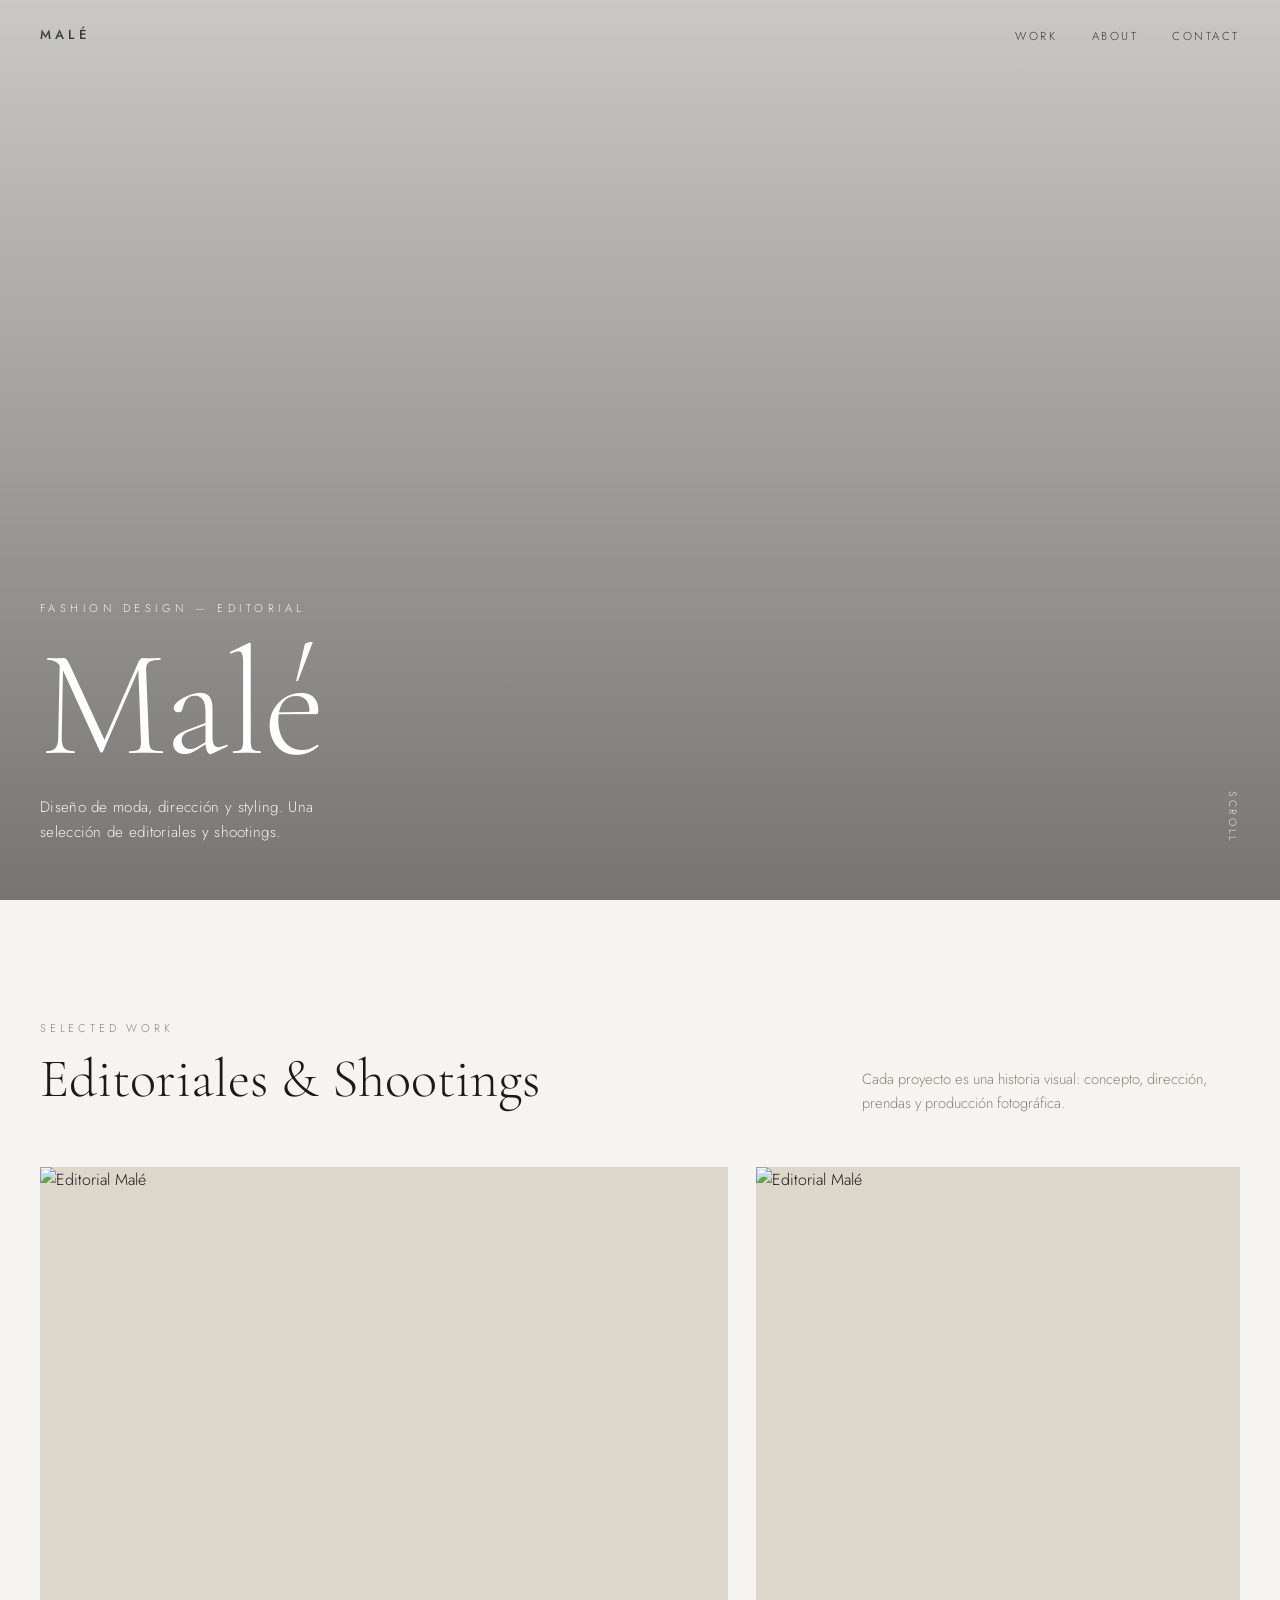
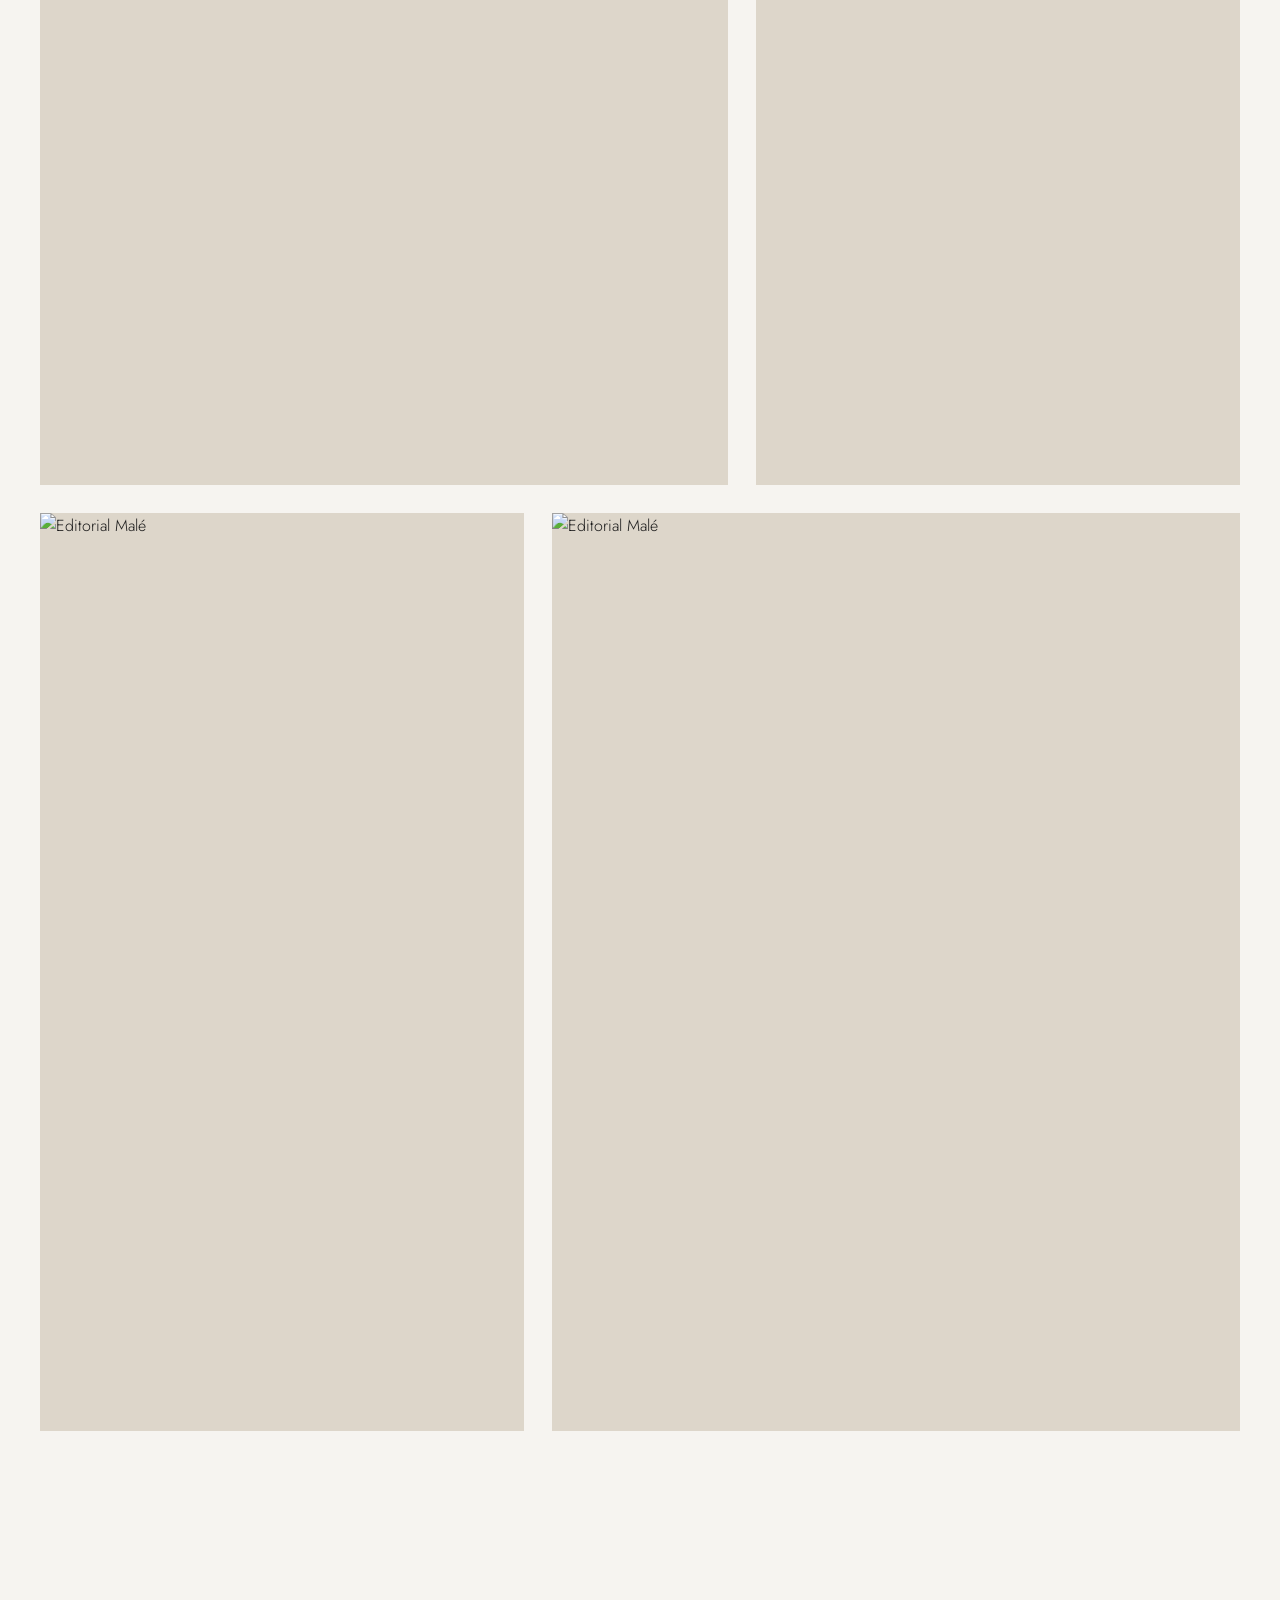
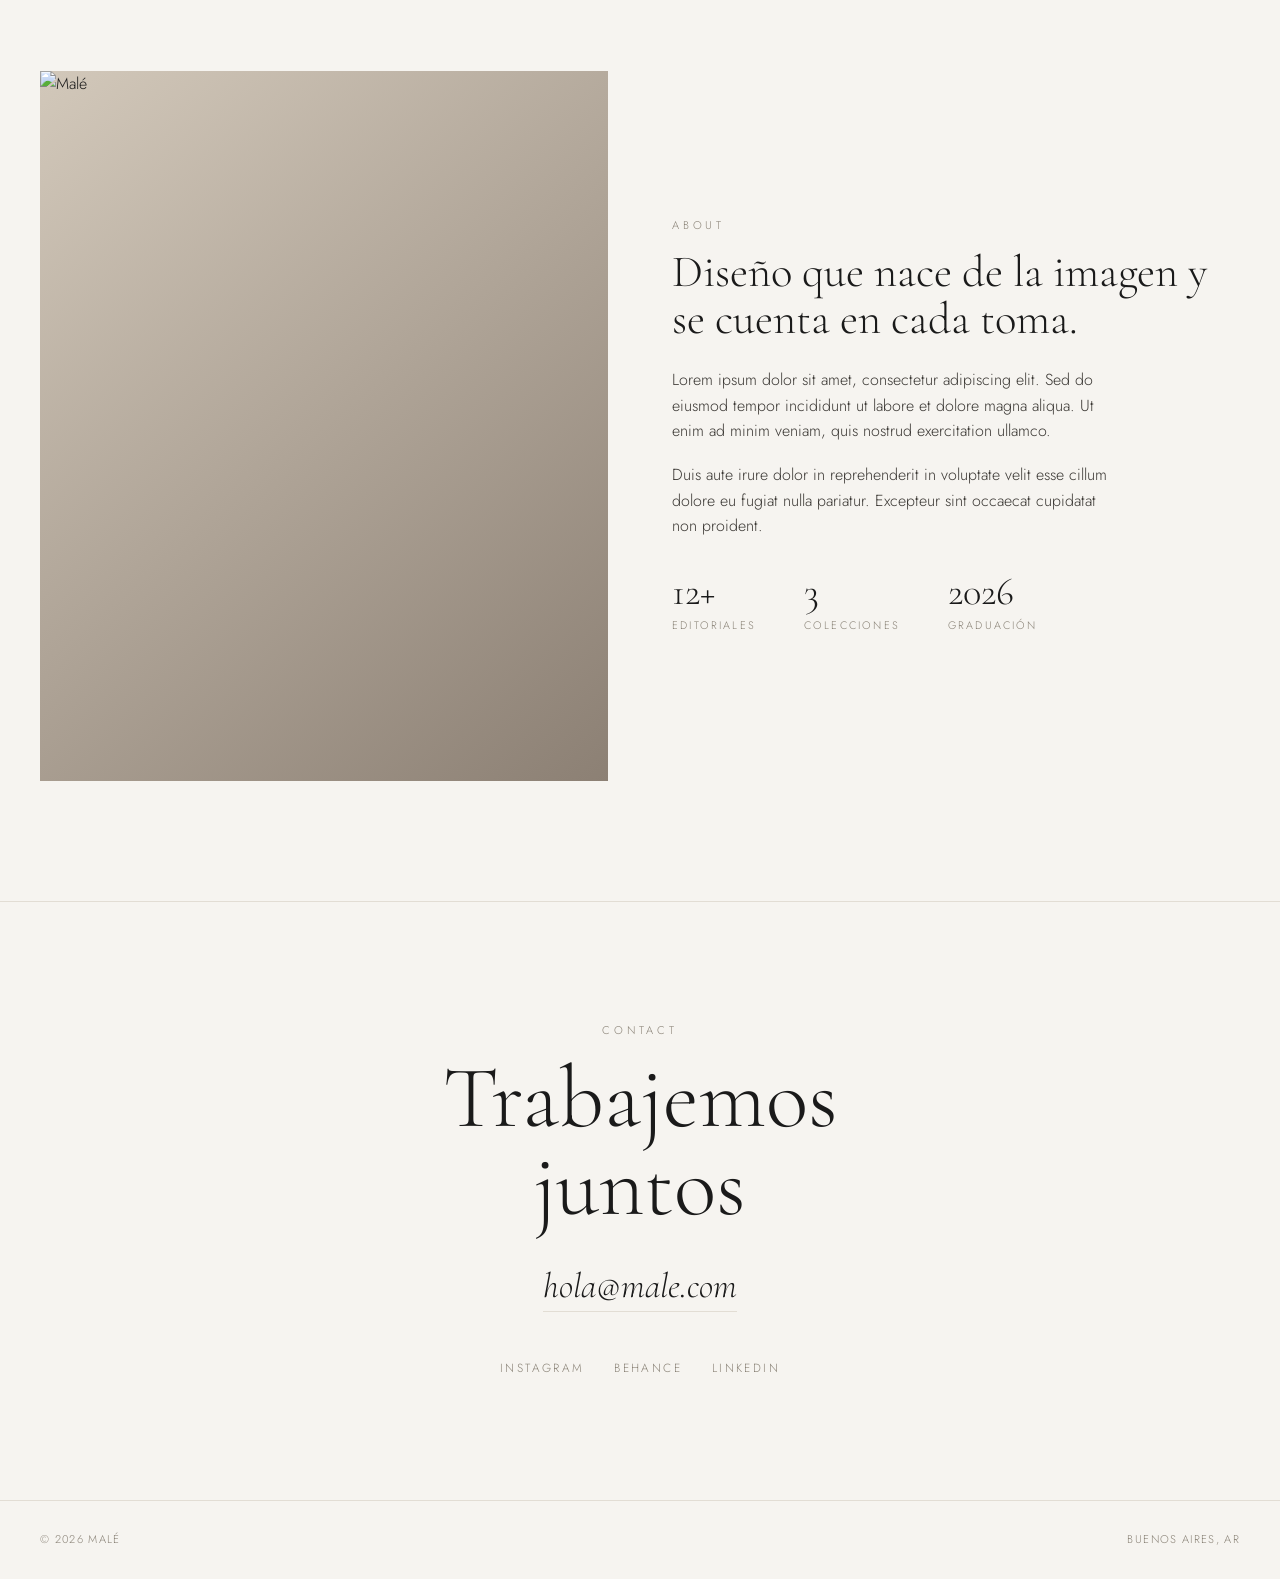
==== index.html @ 1a38d45d "Add files via upload" ====
<!DOCTYPE html>
<html lang="es">
<head>
<meta charset="UTF-8">
<meta name="viewport" content="width=device-width, initial-scale=1.0">
<title>MALÉ — Fashion Design Portfolio</title>
<link rel="preconnect" href="https://fonts.googleapis.com">
<link rel="preconnect" href="https://fonts.gstatic.com" crossorigin>
<link href="https://fonts.googleapis.com/css2?family=Cormorant+Garamond:ital,wght@0,300;0,400;0,500;1,300;1,400&family=Jost:wght@300;400;500&display=swap" rel="stylesheet">
<style>
  :root{
    --bg:#f6f4f0;
    --ink:#1a1a1a;
    --muted:#8a8377;
    --line:#e2ddd4;
    --accent:#1a1a1a;
    --serif:'Cormorant Garamond', Georgia, serif;
    --sans:'Jost', 'Helvetica Neue', Arial, sans-serif;
  }
  *{margin:0;padding:0;box-sizing:border-box}
  html{scroll-behavior:smooth}
  body{
    background:var(--bg);
    color:var(--ink);
    font-family:var(--sans);
    font-weight:300;
    line-height:1.6;
    -webkit-font-smoothing:antialiased;
  }
  img{display:block;width:100%;height:100%;object-fit:cover}

  /* NAV */
  nav{
    position:fixed;top:0;left:0;right:0;z-index:100;
    display:flex;justify-content:space-between;align-items:center;
    padding:22px 40px;
    mix-blend-mode:difference;color:#fff;
  }
  nav .brand{font-family:var(--sans);font-weight:500;letter-spacing:.32em;font-size:.82rem;text-transform:uppercase}
  nav ul{display:flex;gap:34px;list-style:none}
  nav a{color:inherit;text-decoration:none;font-size:.72rem;letter-spacing:.22em;text-transform:uppercase}
  nav a:hover{opacity:.55}
  .menu-toggle{display:none;background:none;border:none;color:inherit;font-size:.72rem;letter-spacing:.22em;text-transform:uppercase;cursor:pointer}

  /* HERO */
  header.hero{
    height:100vh;min-height:620px;
    display:flex;flex-direction:column;justify-content:flex-end;
    padding:0 40px 56px;
    position:relative;overflow:hidden;
    background:
      linear-gradient(180deg, rgba(0,0,0,.18), rgba(0,0,0,.52)),
      url('https://assets.zyrosite.com/cdn-cgi/image/format=auto,w=1600/CAnROHMRvtPORLUH/_nph0634-editar-vyvzIJ40KyPU3JwL.png') center 18%/cover no-repeat;
  }
  header.hero .kicker{color:#fff;letter-spacing:.4em;text-transform:uppercase;font-size:.7rem;margin-bottom:18px;opacity:.9}
  header.hero h1{
    font-family:var(--serif);font-weight:300;color:#fff;
    font-size:clamp(3.4rem,12vw,9.5rem);line-height:.92;letter-spacing:-.01em;
  }
  header.hero h1 em{font-style:italic;font-weight:300}
  header.hero .sub{color:#fff;opacity:.92;margin-top:20px;max-width:34ch;font-size:.95rem;letter-spacing:.02em}
  .scroll-hint{position:absolute;right:40px;bottom:56px;color:#fff;font-size:.66rem;letter-spacing:.25em;text-transform:uppercase;writing-mode:vertical-rl;opacity:.8}

  /* SECTIONS */
  section{padding:120px 40px}
  .eyebrow{font-size:.7rem;letter-spacing:.34em;text-transform:uppercase;color:var(--muted);margin-bottom:14px}
  .section-title{font-family:var(--serif);font-weight:300;font-size:clamp(2rem,5vw,3.4rem);line-height:1.02;margin-bottom:8px}

  /* WORK GRID */
  .work-head{display:flex;justify-content:space-between;align-items:flex-end;margin-bottom:52px;flex-wrap:wrap;gap:16px}
  .work-head p{max-width:42ch;color:var(--muted);font-size:.92rem}
  .grid{display:grid;grid-template-columns:repeat(12,1fr);gap:28px}
  .project{position:relative;overflow:hidden;cursor:pointer;background:#ddd6ca}
  .project .ph{aspect-ratio:3/4;transition:transform .9s cubic-bezier(.2,.8,.2,1)}
  .project.wide .ph{aspect-ratio:3/4}
  .project:hover .ph{transform:scale(1.04)}
  .project .meta{position:absolute;left:0;right:0;bottom:0;padding:22px;color:#fff;
    background:linear-gradient(0deg,rgba(0,0,0,.55),transparent);
    opacity:0;transform:translateY(8px);transition:.5s}
  .project:hover .meta{opacity:1;transform:translateY(0)}
  .project .meta .t{font-family:var(--serif);font-size:1.5rem;line-height:1}
  .project .meta .s{font-size:.7rem;letter-spacing:.2em;text-transform:uppercase;opacity:.85;margin-top:6px}
  .c-7{grid-column:span 7}.c-5{grid-column:span 5}.c-6{grid-column:span 6}.c-4{grid-column:span 4}.c-8{grid-column:span 8}
  /* placeholder palettes */
  .p1{background:linear-gradient(140deg,#d9cfc0,#9c8f7e)}
  .p2{background:linear-gradient(140deg,#c9b6a8,#8a6f63)}
  .p3{background:linear-gradient(140deg,#cdd0cb,#7f8a82)}
  .p4{background:linear-gradient(140deg,#e0d4c5,#b09a82)}
  .p5{background:linear-gradient(140deg,#bfc2c9,#74798a)}

  /* ABOUT */
  .about{display:grid;grid-template-columns:1fr 1fr;gap:64px;align-items:center}
  .about .portrait{aspect-ratio:4/5;background:linear-gradient(140deg,#d2c8ba,#8c8074)}
  .about h2{font-family:var(--serif);font-weight:300;font-size:clamp(1.8rem,4vw,2.8rem);line-height:1.05;margin-bottom:24px}
  .about p{color:#3a3733;margin-bottom:18px;font-size:1rem;max-width:50ch}
  .about .facts{display:flex;gap:48px;margin-top:34px;flex-wrap:wrap}
  .about .facts .n{font-family:var(--serif);font-size:2.4rem;line-height:1}
  .about .facts .l{font-size:.68rem;letter-spacing:.2em;text-transform:uppercase;color:var(--muted);margin-top:6px}

  /* CONTACT */
  .contact{text-align:center;border-top:1px solid var(--line)}
  .contact h2{font-family:var(--serif);font-weight:300;font-size:clamp(2.4rem,8vw,5.5rem);line-height:1;margin:10px 0 28px}
  .contact a.mail{font-family:var(--serif);font-style:italic;font-size:clamp(1.4rem,4vw,2.2rem);color:var(--ink);text-decoration:none;border-bottom:1px solid var(--line);padding-bottom:4px}
  .contact a.mail:hover{border-color:var(--ink)}
  .socials{display:flex;gap:30px;justify-content:center;margin-top:40px;list-style:none}
  .socials a{color:var(--muted);text-decoration:none;font-size:.74rem;letter-spacing:.2em;text-transform:uppercase}
  .socials a:hover{color:var(--ink)}

  footer{padding:30px 40px;display:flex;justify-content:space-between;border-top:1px solid var(--line);color:var(--muted);font-size:.7rem;letter-spacing:.12em;text-transform:uppercase;flex-wrap:wrap;gap:10px}

  @media(max-width:820px){
    nav{padding:18px 22px}
    nav ul{display:none}
    .menu-toggle{display:block}
    section{padding:80px 22px}
    header.hero{padding:0 22px 40px}
    .scroll-hint{display:none}
    .grid{gap:16px}
    .c-7,.c-5,.c-6,.c-4,.c-8,.project{grid-column:span 12}
    .about{grid-template-columns:1fr;gap:36px}
  }
</style>
</head>
<body>

<nav>
  <div class="brand">Malé</div>
  <ul>
    <li><a href="#work">Work</a></li>
    <li><a href="#about">About</a></li>
    <li><a href="#contact">Contact</a></li>
  </ul>
  <button class="menu-toggle">Menu</button>
</nav>

<header class="hero">
  <div class="kicker">Fashion Design — Editorial</div>
  <h1>Malé</h1>
  <p class="sub">Diseño de moda, dirección y styling. Una selección de editoriales y shootings.</p>
  <div class="scroll-hint">Scroll</div>
</header>

<section id="work">
  <div class="work-head">
    <div>
      <div class="eyebrow">Selected Work</div>
      <h2 class="section-title">Editoriales & Shootings</h2>
    </div>
    <p>Cada proyecto es una historia visual: concepto, dirección, prendas y producción fotográfica.</p>
  </div>

  <div class="grid">
    <article class="project c-7">
      <div class="ph"><img src="https://assets.zyrosite.com/cdn-cgi/image/format=auto,w=1000/CAnROHMRvtPORLUH/_nph0441-editar-7QaZYag9UFJk3JA3.png" alt="Editorial Malé"></div>
      <div class="meta"><div class="t">Lorem Ipsum</div><div class="s">Editorial · 2026</div></div>
    </article>
    <article class="project c-5">
      <div class="ph"><img src="https://assets.zyrosite.com/cdn-cgi/image/format=auto,w=1000/CAnROHMRvtPORLUH/_nph0518-editar-0pry75ZN5R7BrYhw.png" alt="Editorial Malé"></div>
      <div class="meta"><div class="t">Dolor Sit</div><div class="s">Editorial · 2025</div></div>
    </article>
    <article class="project c-5">
      <div class="ph"><img src="https://assets.zyrosite.com/cdn-cgi/image/format=auto,w=1000/CAnROHMRvtPORLUH/_nph0645-editar-Ei9vYWV0AlJeTAKo.png" alt="Editorial Malé"></div>
      <div class="meta"><div class="t">Amet</div><div class="s">Editorial · 2025</div></div>
    </article>
    <article class="project c-7">
      <div class="ph"><img src="https://assets.zyrosite.com/cdn-cgi/image/format=auto,w=1000/CAnROHMRvtPORLUH/_nph0634-editar-vyvzIJ40KyPU3JwL.png" alt="Editorial Malé"></div>
      <div class="meta"><div class="t">Consectetur</div><div class="s">Editorial · 2025</div></div>
    </article>
  </div>
</section>

<section id="about" class="about-wrap">
  <div class="about">
    <div class="portrait"><img src="https://assets.zyrosite.com/cdn-cgi/image/format=auto,w=1000/CAnROHMRvtPORLUH/_nph0441-editar-7QaZYag9UFJk3JA3.png" alt="Malé"></div>
    <div>
      <div class="eyebrow">About</div>
      <h2>Diseño que nace de la imagen y se cuenta en cada toma.</h2>
      <p>Lorem ipsum dolor sit amet, consectetur adipiscing elit. Sed do eiusmod tempor incididunt ut labore et dolore magna aliqua. Ut enim ad minim veniam, quis nostrud exercitation ullamco.</p>
      <p>Duis aute irure dolor in reprehenderit in voluptate velit esse cillum dolore eu fugiat nulla pariatur. Excepteur sint occaecat cupidatat non proident.</p>
      <div class="facts">
        <div><div class="n">12+</div><div class="l">Editoriales</div></div>
        <div><div class="n">3</div><div class="l">Colecciones</div></div>
        <div><div class="n">2026</div><div class="l">Graduación</div></div>
      </div>
    </div>
  </div>
</section>

<section id="contact" class="contact">
  <div class="eyebrow">Contact</div>
  <h2>Trabajemos<br>juntos</h2>
  <a class="mail" href="mailto:hola@male.com">hola@male.com</a>
  <ul class="socials">
    <li><a href="#">Instagram</a></li>
    <li><a href="#">Behance</a></li>
    <li><a href="#">LinkedIn</a></li>
  </ul>
</section>

<footer>
  <span>© 2026 Malé</span>
  <span>Buenos Aires, AR</span>
</footer>

<script>
  // smooth-close mobile note + simple menu toggle (in-memory only)
  document.querySelector('.menu-toggle').addEventListener('click',function(){
    var ul=document.querySelector('nav ul');
    var open=ul.style.display==='flex';
    if(open){ul.style.display='';}
    else{
      ul.style.position='absolute';ul.style.top='60px';ul.style.right='22px';
      ul.style.flexDirection='column';ul.style.gap='16px';ul.style.display='flex';
    }
  });
  // subtle reveal on scroll
  var io=new IntersectionObserver(function(es){
    es.forEach(function(e){if(e.isIntersecting){e.target.style.opacity=1;e.target.style.transform='none';}});
  },{threshold:.12});
  document.querySelectorAll('.project').forEach(function(el){
    el.style.opacity=0;el.style.transform='translateY(24px)';
    el.style.transition='opacity .9s ease, transform .9s ease';io.observe(el);
  });
</script>
</body>
</html>
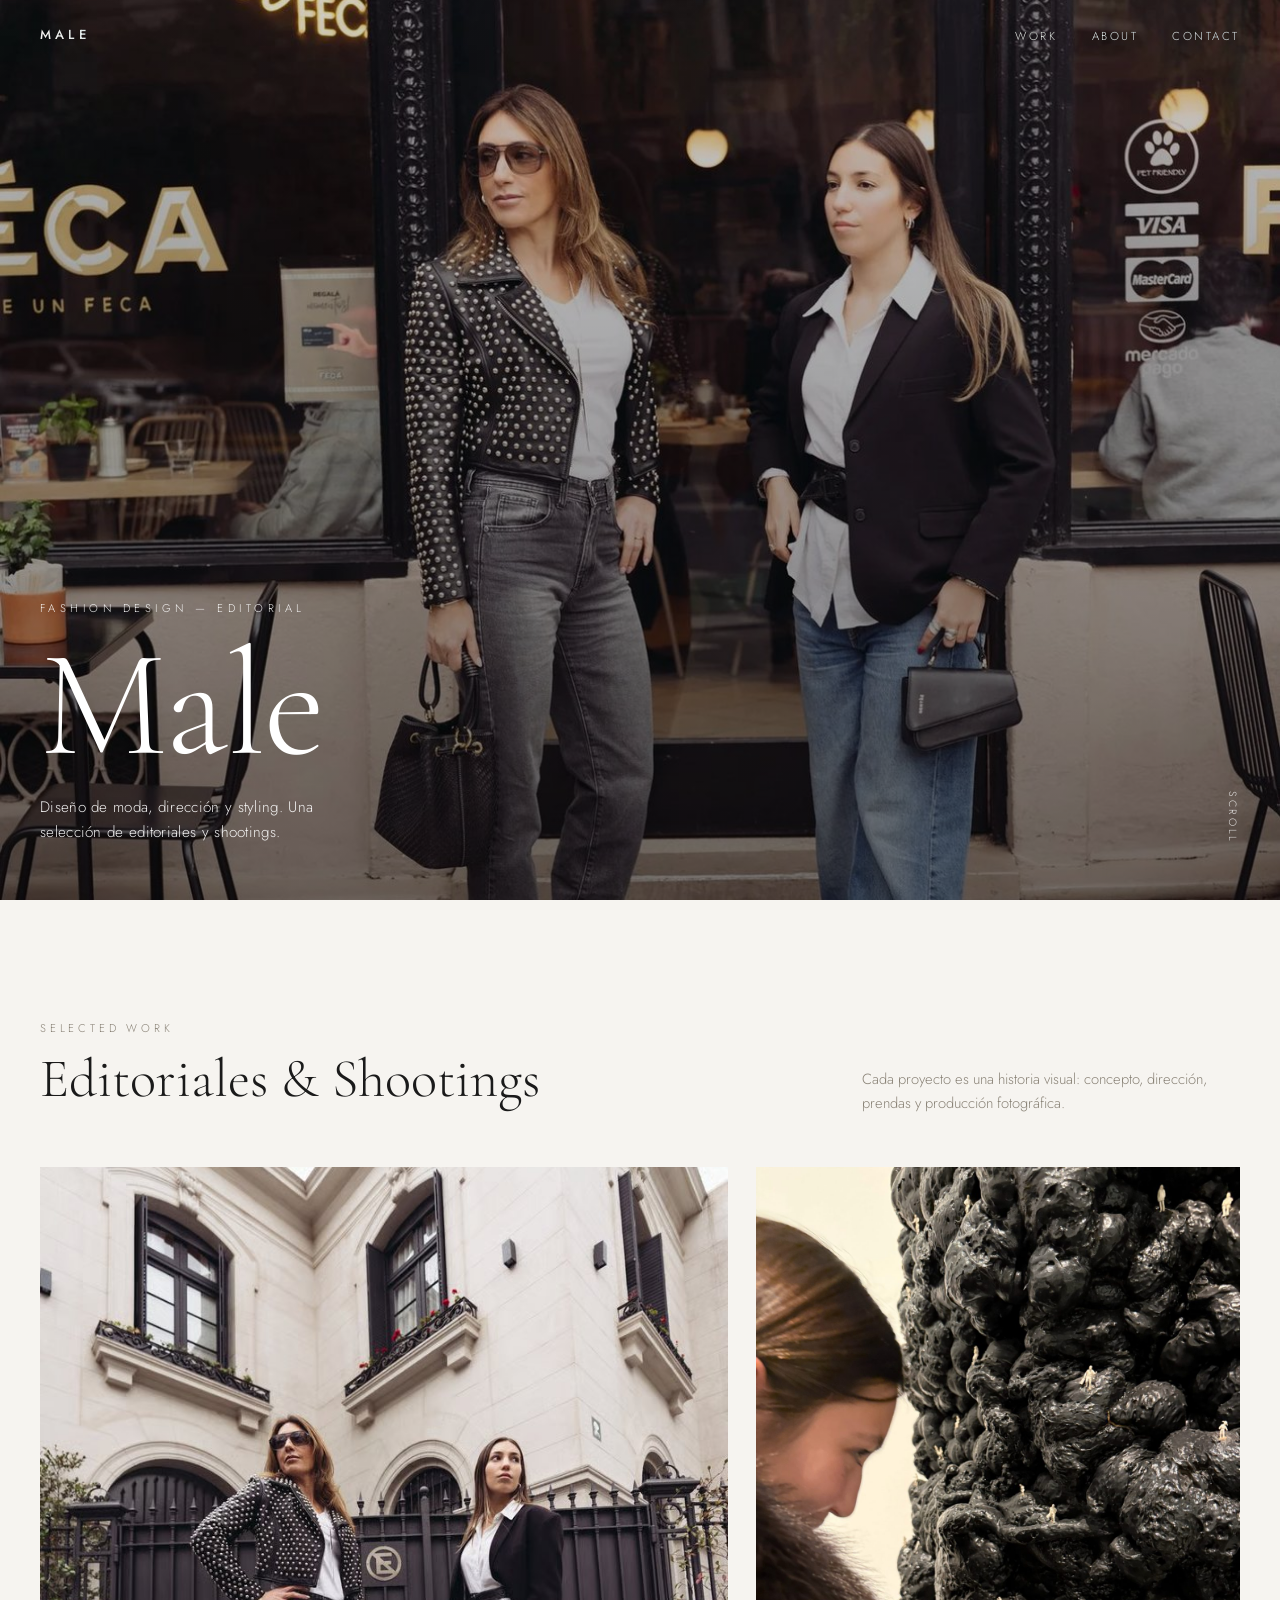
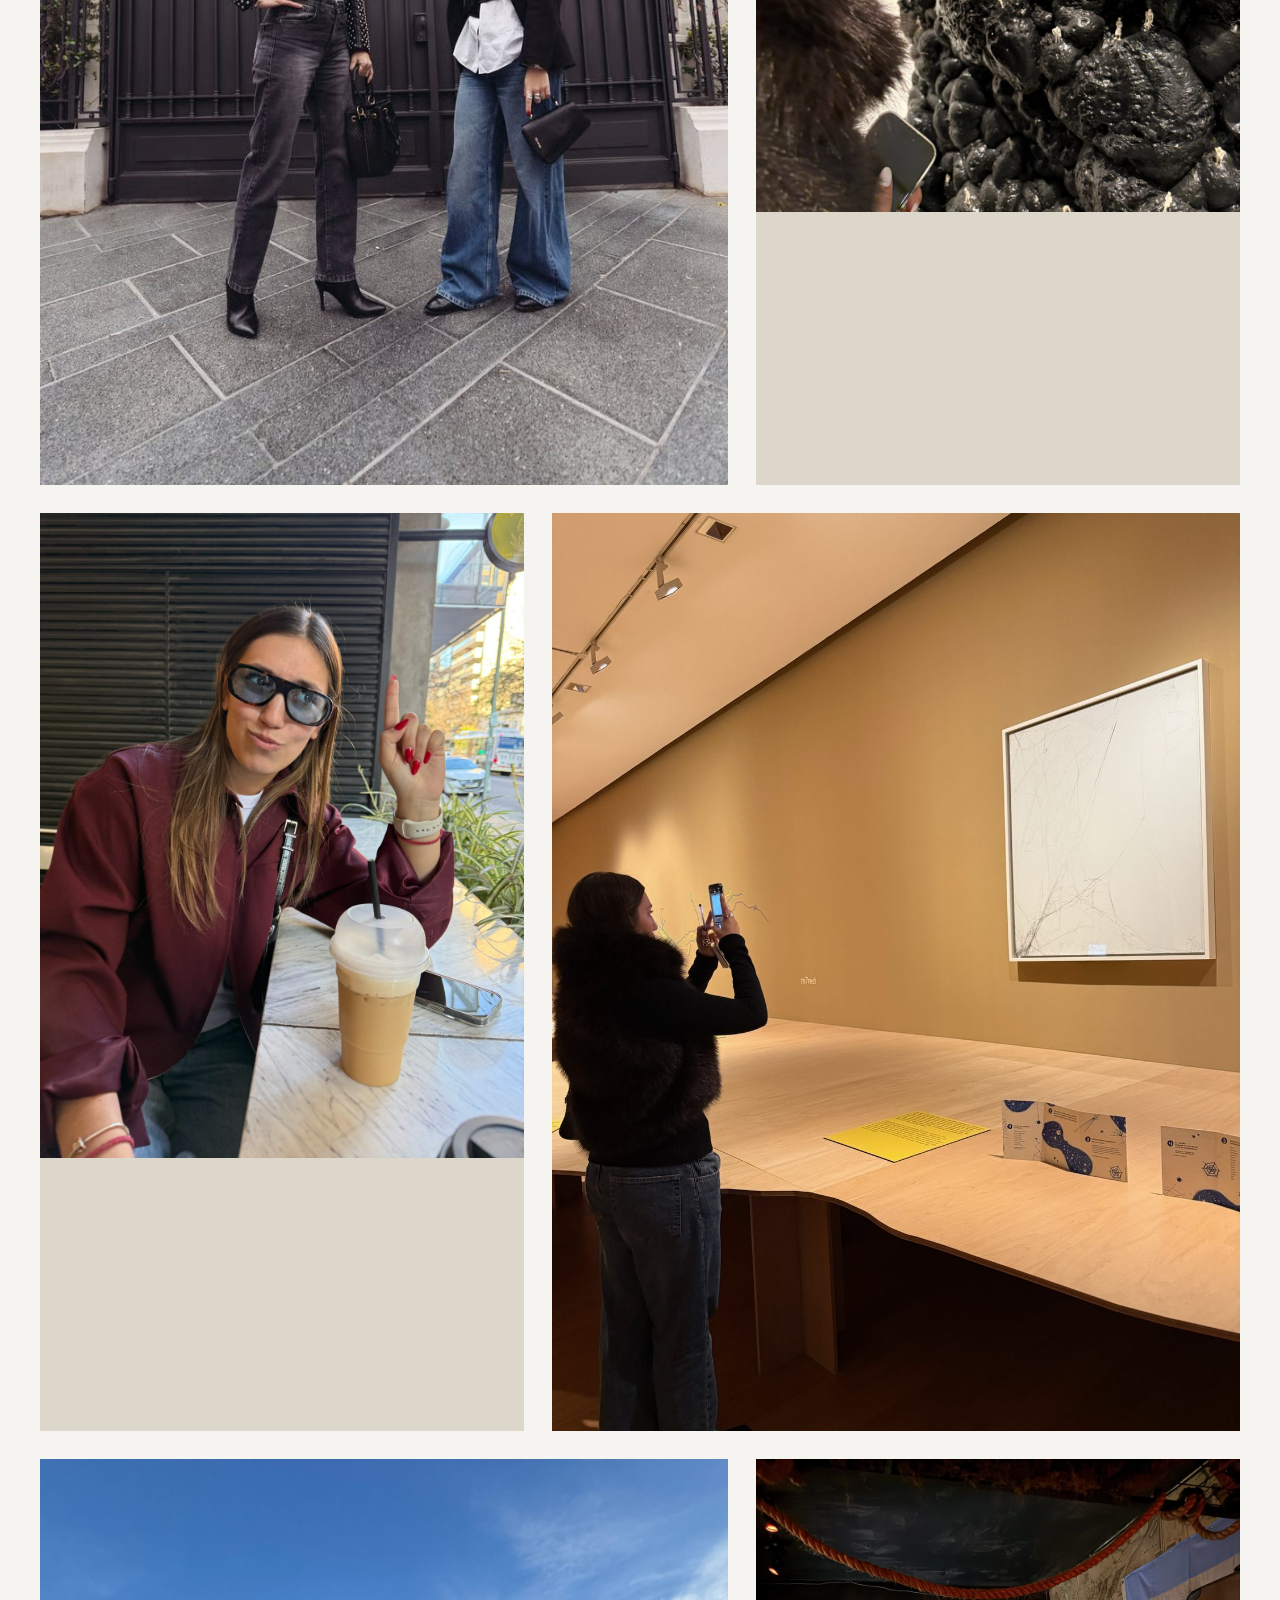
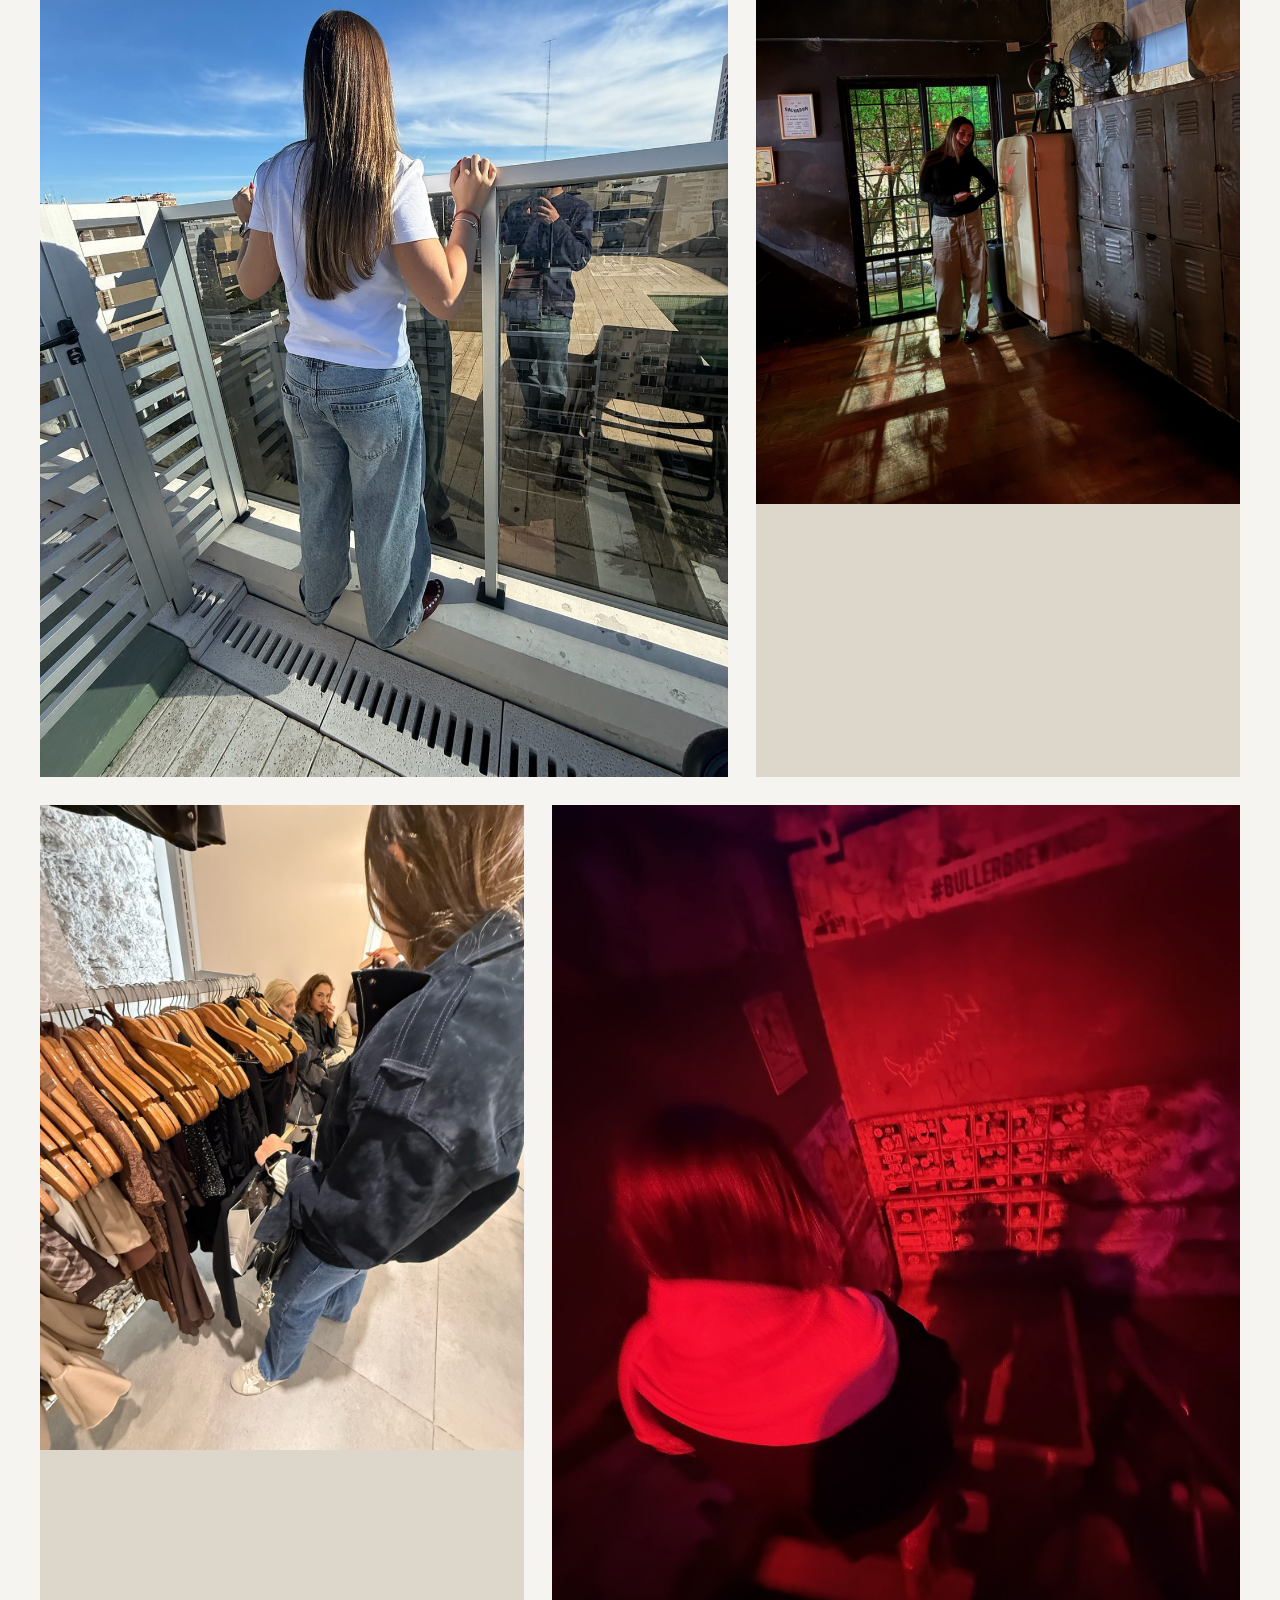
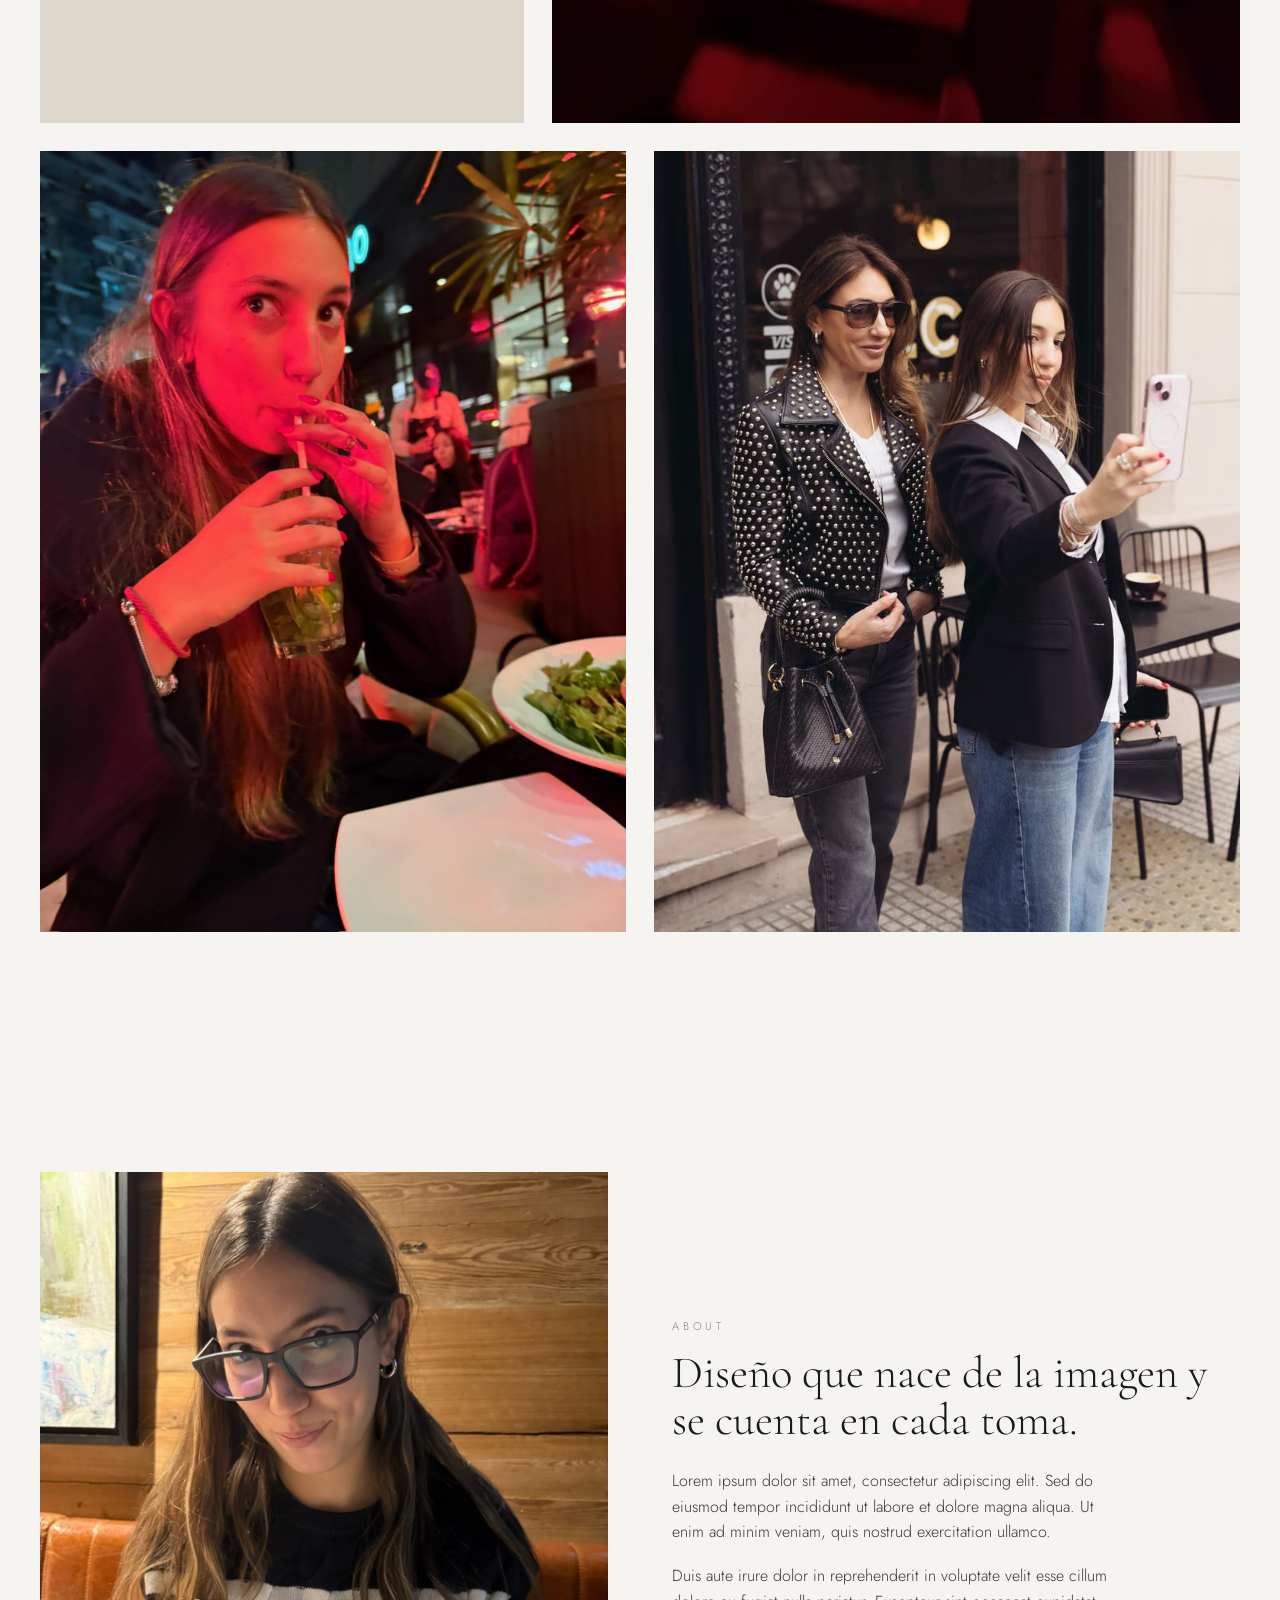
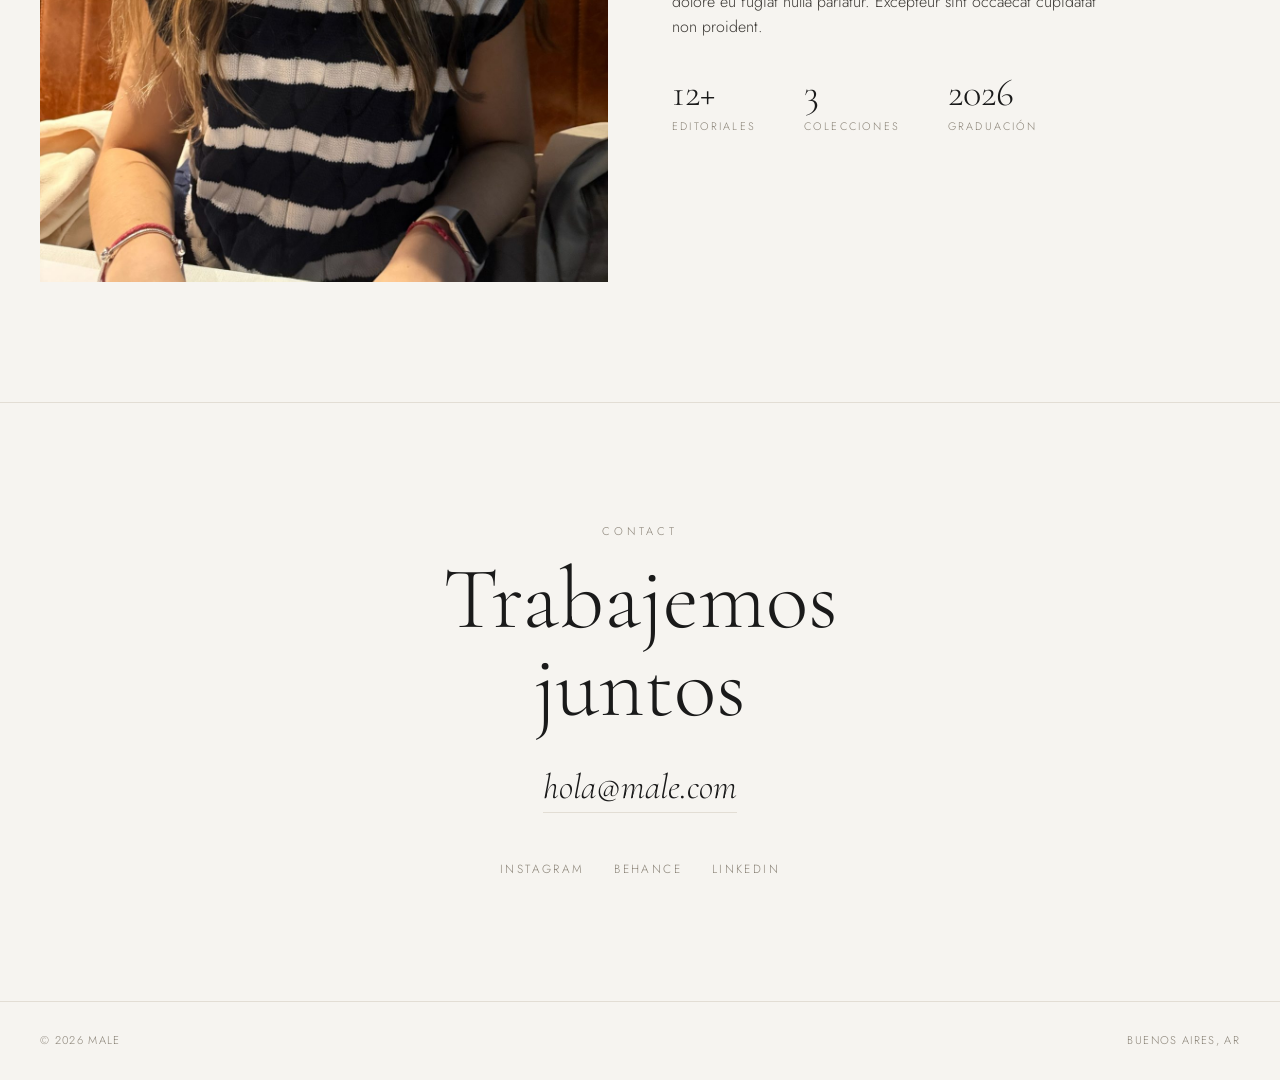
==== commit a98a3bd6: "Fotos propias + Male sin tilde" ====
--- a/index.html
+++ b/index.html
@@ -3,7 +3,7 @@
 <head>
 <meta charset="UTF-8">
 <meta name="viewport" content="width=device-width, initial-scale=1.0">
-<title>MALÉ — Fashion Design Portfolio</title>
+<title>MALE — Fashion Design Portfolio</title>
 <link rel="preconnect" href="https://fonts.googleapis.com">
 <link rel="preconnect" href="https://fonts.gstatic.com" crossorigin>
 <link href="https://fonts.googleapis.com/css2?family=Cormorant+Garamond:ital,wght@0,300;0,400;0,500;1,300;1,400&family=Jost:wght@300;400;500&display=swap" rel="stylesheet">
@@ -50,7 +50,7 @@
     position:relative;overflow:hidden;
     background:
       linear-gradient(180deg, rgba(0,0,0,.18), rgba(0,0,0,.52)),
-      url('https://assets.zyrosite.com/cdn-cgi/image/format=auto,w=1600/CAnROHMRvtPORLUH/_nph0634-editar-vyvzIJ40KyPU3JwL.png') center 18%/cover no-repeat;
+      url('img/hero.jpg') center 32%/cover no-repeat;
   }
   header.hero .kicker{color:#fff;letter-spacing:.4em;text-transform:uppercase;font-size:.7rem;margin-bottom:18px;opacity:.9}
   header.hero h1{
@@ -124,7 +124,7 @@
 <body>
 
 <nav>
-  <div class="brand">Malé</div>
+  <div class="brand">Male</div>
   <ul>
     <li><a href="#work">Work</a></li>
     <li><a href="#about">About</a></li>
@@ -135,7 +135,7 @@
 
 <header class="hero">
   <div class="kicker">Fashion Design — Editorial</div>
-  <h1>Malé</h1>
+  <h1>Male</h1>
   <p class="sub">Diseño de moda, dirección y styling. Una selección de editoriales y shootings.</p>
   <div class="scroll-hint">Scroll</div>
 </header>
@@ -151,27 +151,51 @@
 
   <div class="grid">
     <article class="project c-7">
-      <div class="ph"><img src="https://assets.zyrosite.com/cdn-cgi/image/format=auto,w=1000/CAnROHMRvtPORLUH/_nph0441-editar-7QaZYag9UFJk3JA3.png" alt="Editorial Malé"></div>
+      <div class="ph"><img src="img/feca-01.jpg" alt="Editorial Male" loading="lazy"></div>
       <div class="meta"><div class="t">Lorem Ipsum</div><div class="s">Editorial · 2026</div></div>
     </article>
     <article class="project c-5">
-      <div class="ph"><img src="https://assets.zyrosite.com/cdn-cgi/image/format=auto,w=1000/CAnROHMRvtPORLUH/_nph0518-editar-0pry75ZN5R7BrYhw.png" alt="Editorial Malé"></div>
-      <div class="meta"><div class="t">Dolor Sit</div><div class="s">Editorial · 2025</div></div>
-    </article>
-    <article class="project c-5">
-      <div class="ph"><img src="https://assets.zyrosite.com/cdn-cgi/image/format=auto,w=1000/CAnROHMRvtPORLUH/_nph0645-editar-Ei9vYWV0AlJeTAKo.png" alt="Editorial Malé"></div>
+      <div class="ph"><img src="img/museo-01.jpg" alt="Editorial Male" loading="lazy"></div>
+      <div class="meta"><div class="t">Dolor Sit</div><div class="s">Editorial · 2026</div></div>
+    </article>
+    <article class="project c-5">
+      <div class="ph"><img src="img/cafe.jpg" alt="Editorial Male" loading="lazy"></div>
       <div class="meta"><div class="t">Amet</div><div class="s">Editorial · 2025</div></div>
     </article>
     <article class="project c-7">
-      <div class="ph"><img src="https://assets.zyrosite.com/cdn-cgi/image/format=auto,w=1000/CAnROHMRvtPORLUH/_nph0634-editar-vyvzIJ40KyPU3JwL.png" alt="Editorial Malé"></div>
+      <div class="ph"><img src="img/museo-02.jpg" alt="Editorial Male" loading="lazy"></div>
       <div class="meta"><div class="t">Consectetur</div><div class="s">Editorial · 2025</div></div>
+    </article>
+    <article class="project c-7">
+      <div class="ph"><img src="img/balcon.jpg" alt="Editorial Male" loading="lazy"></div>
+      <div class="meta"><div class="t">Adipiscing</div><div class="s">Editorial · 2025</div></div>
+    </article>
+    <article class="project c-5">
+      <div class="ph"><img src="img/bar.jpg" alt="Editorial Male" loading="lazy"></div>
+      <div class="meta"><div class="t">Elit Sed</div><div class="s">Editorial · 2025</div></div>
+    </article>
+    <article class="project c-5">
+      <div class="ph"><img src="img/showroom.jpg" alt="Editorial Male" loading="lazy"></div>
+      <div class="meta"><div class="t">Tempor</div><div class="s">Editorial · 2024</div></div>
+    </article>
+    <article class="project c-7">
+      <div class="ph"><img src="img/rojo.jpg" alt="Editorial Male" loading="lazy"></div>
+      <div class="meta"><div class="t">Incididunt</div><div class="s">Editorial · 2024</div></div>
+    </article>
+    <article class="project c-6">
+      <div class="ph"><img src="img/noche.jpg" alt="Editorial Male" loading="lazy"></div>
+      <div class="meta"><div class="t">Labore</div><div class="s">Editorial · 2024</div></div>
+    </article>
+    <article class="project c-6">
+      <div class="ph"><img src="img/feca-02.jpg" alt="Editorial Male" loading="lazy"></div>
+      <div class="meta"><div class="t">Magna</div><div class="s">Editorial · 2024</div></div>
     </article>
   </div>
 </section>
 
 <section id="about" class="about-wrap">
   <div class="about">
-    <div class="portrait"><img src="https://assets.zyrosite.com/cdn-cgi/image/format=auto,w=1000/CAnROHMRvtPORLUH/_nph0441-editar-7QaZYag9UFJk3JA3.png" alt="Malé"></div>
+    <div class="portrait"><img src="img/about.jpg" alt="Male"></div>
     <div>
       <div class="eyebrow">About</div>
       <h2>Diseño que nace de la imagen y se cuenta en cada toma.</h2>
@@ -198,7 +222,7 @@
 </section>
 
 <footer>
-  <span>© 2026 Malé</span>
+  <span>© 2026 Male</span>
   <span>Buenos Aires, AR</span>
 </footer>
 
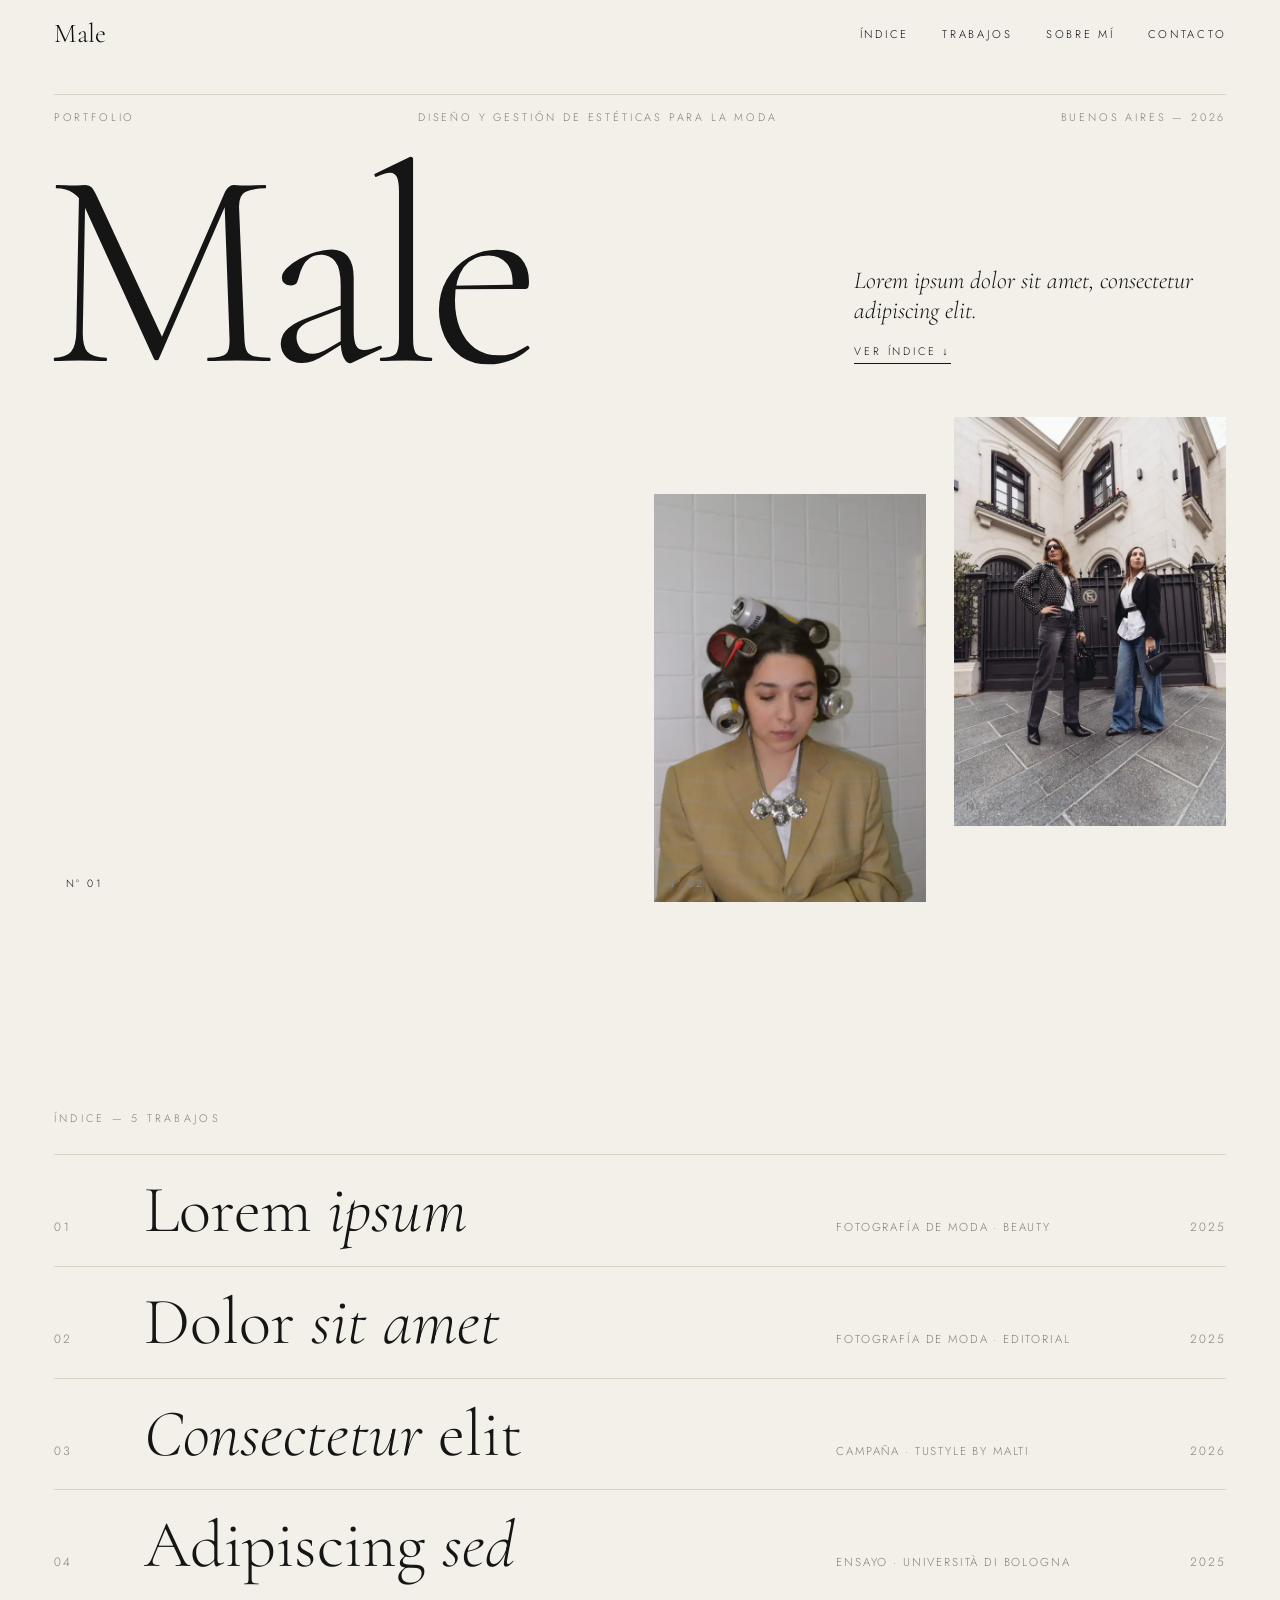
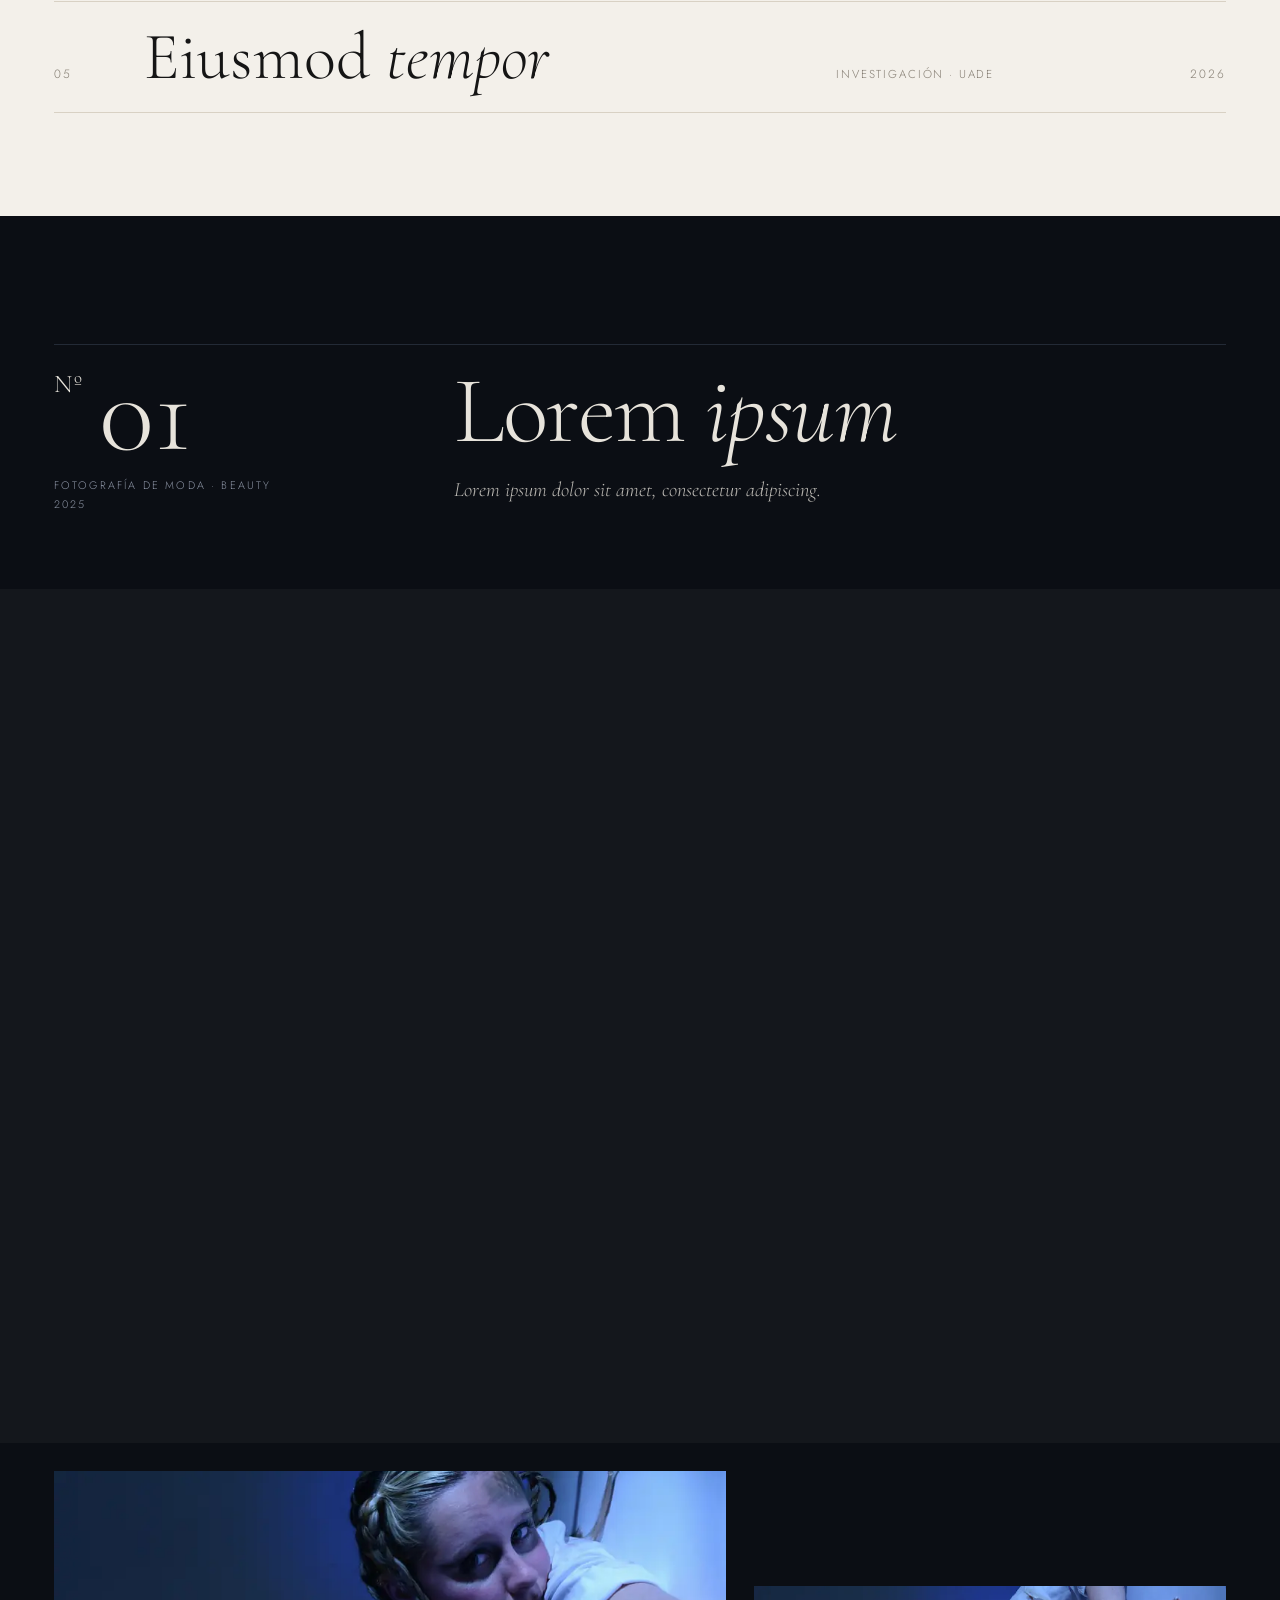
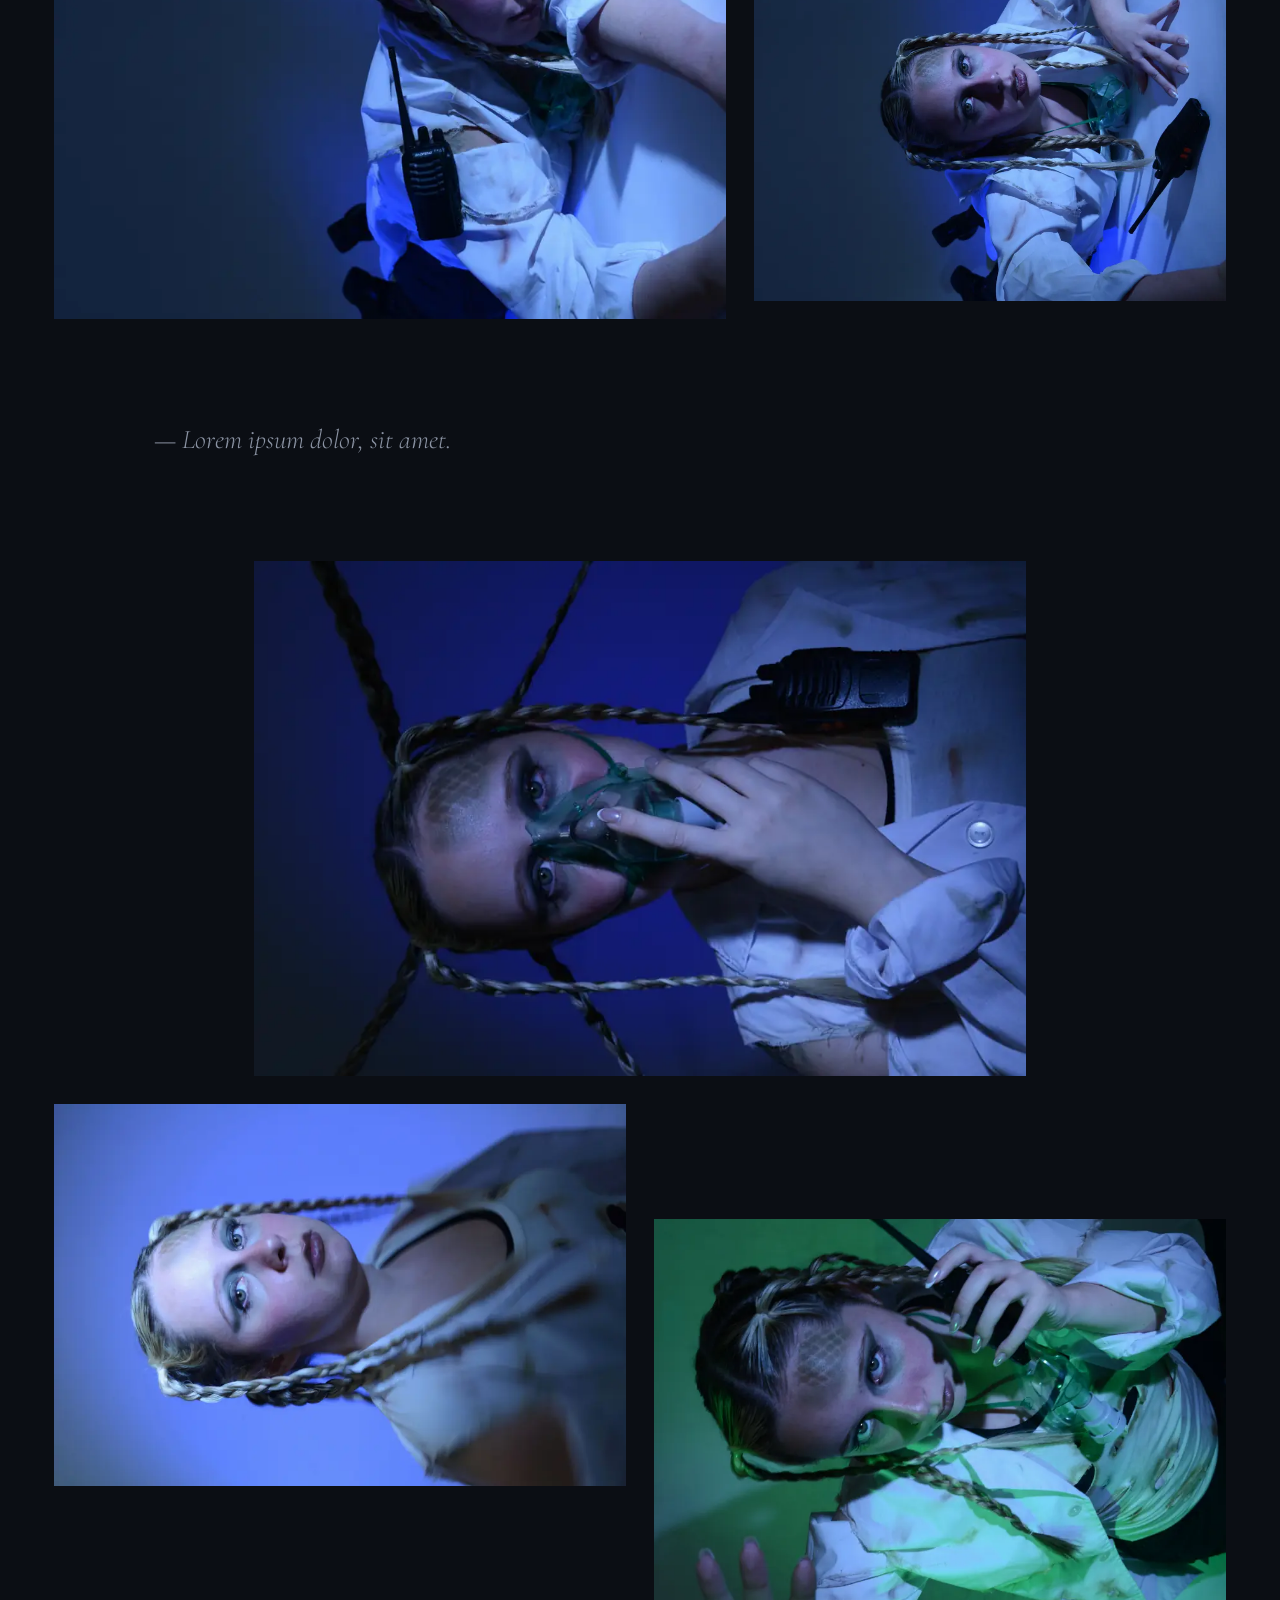
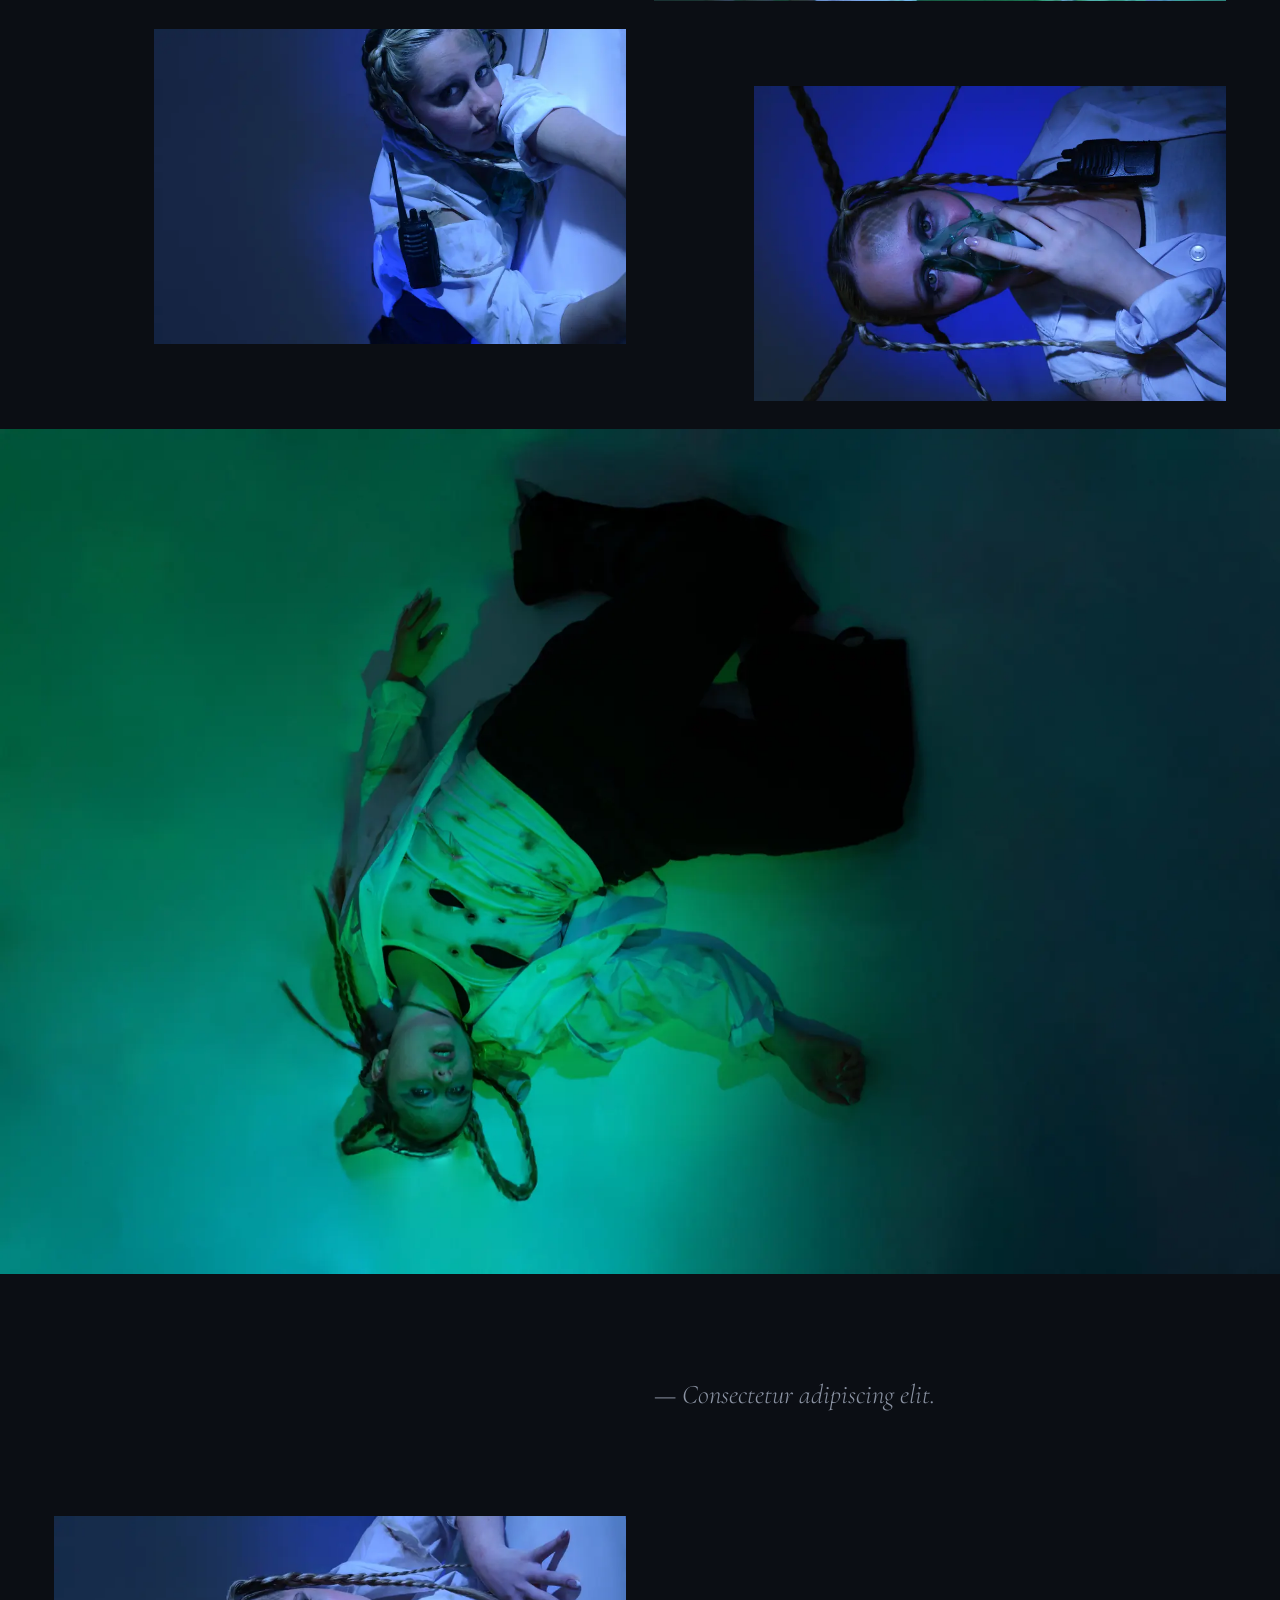
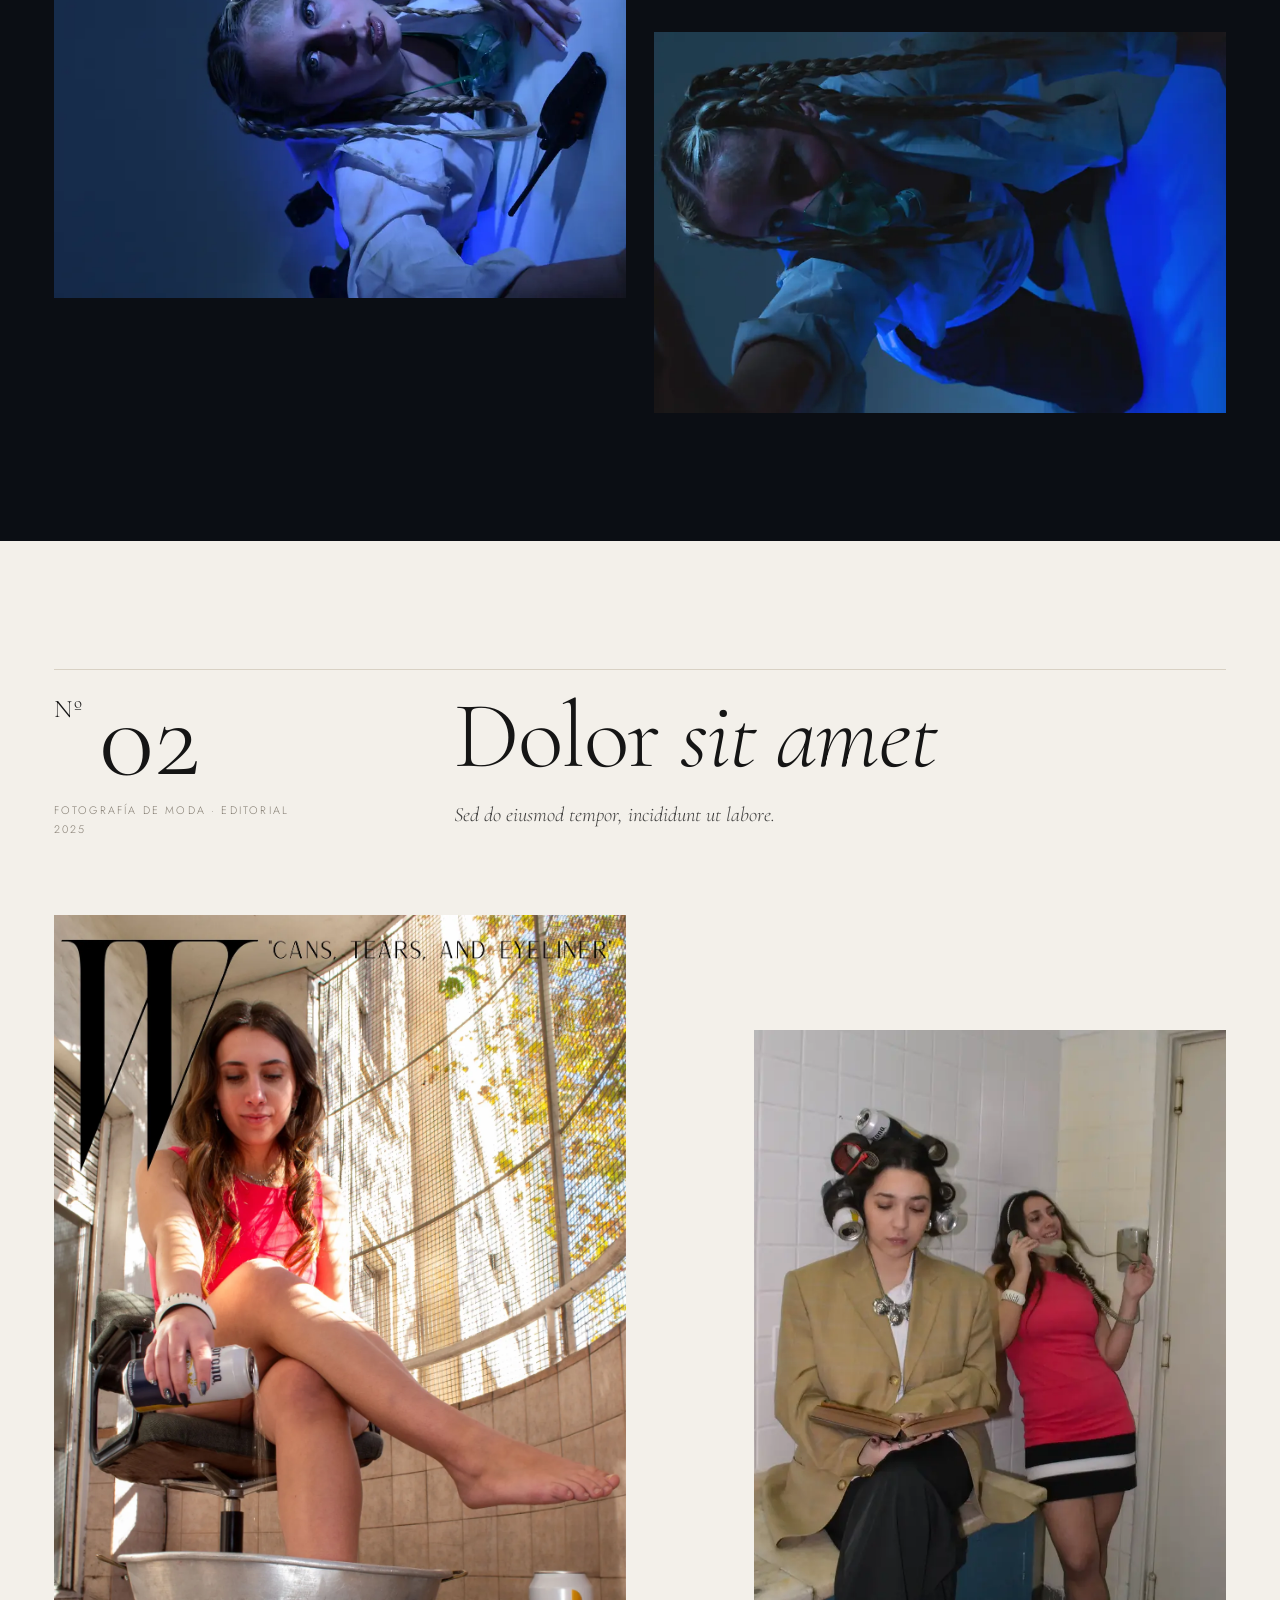
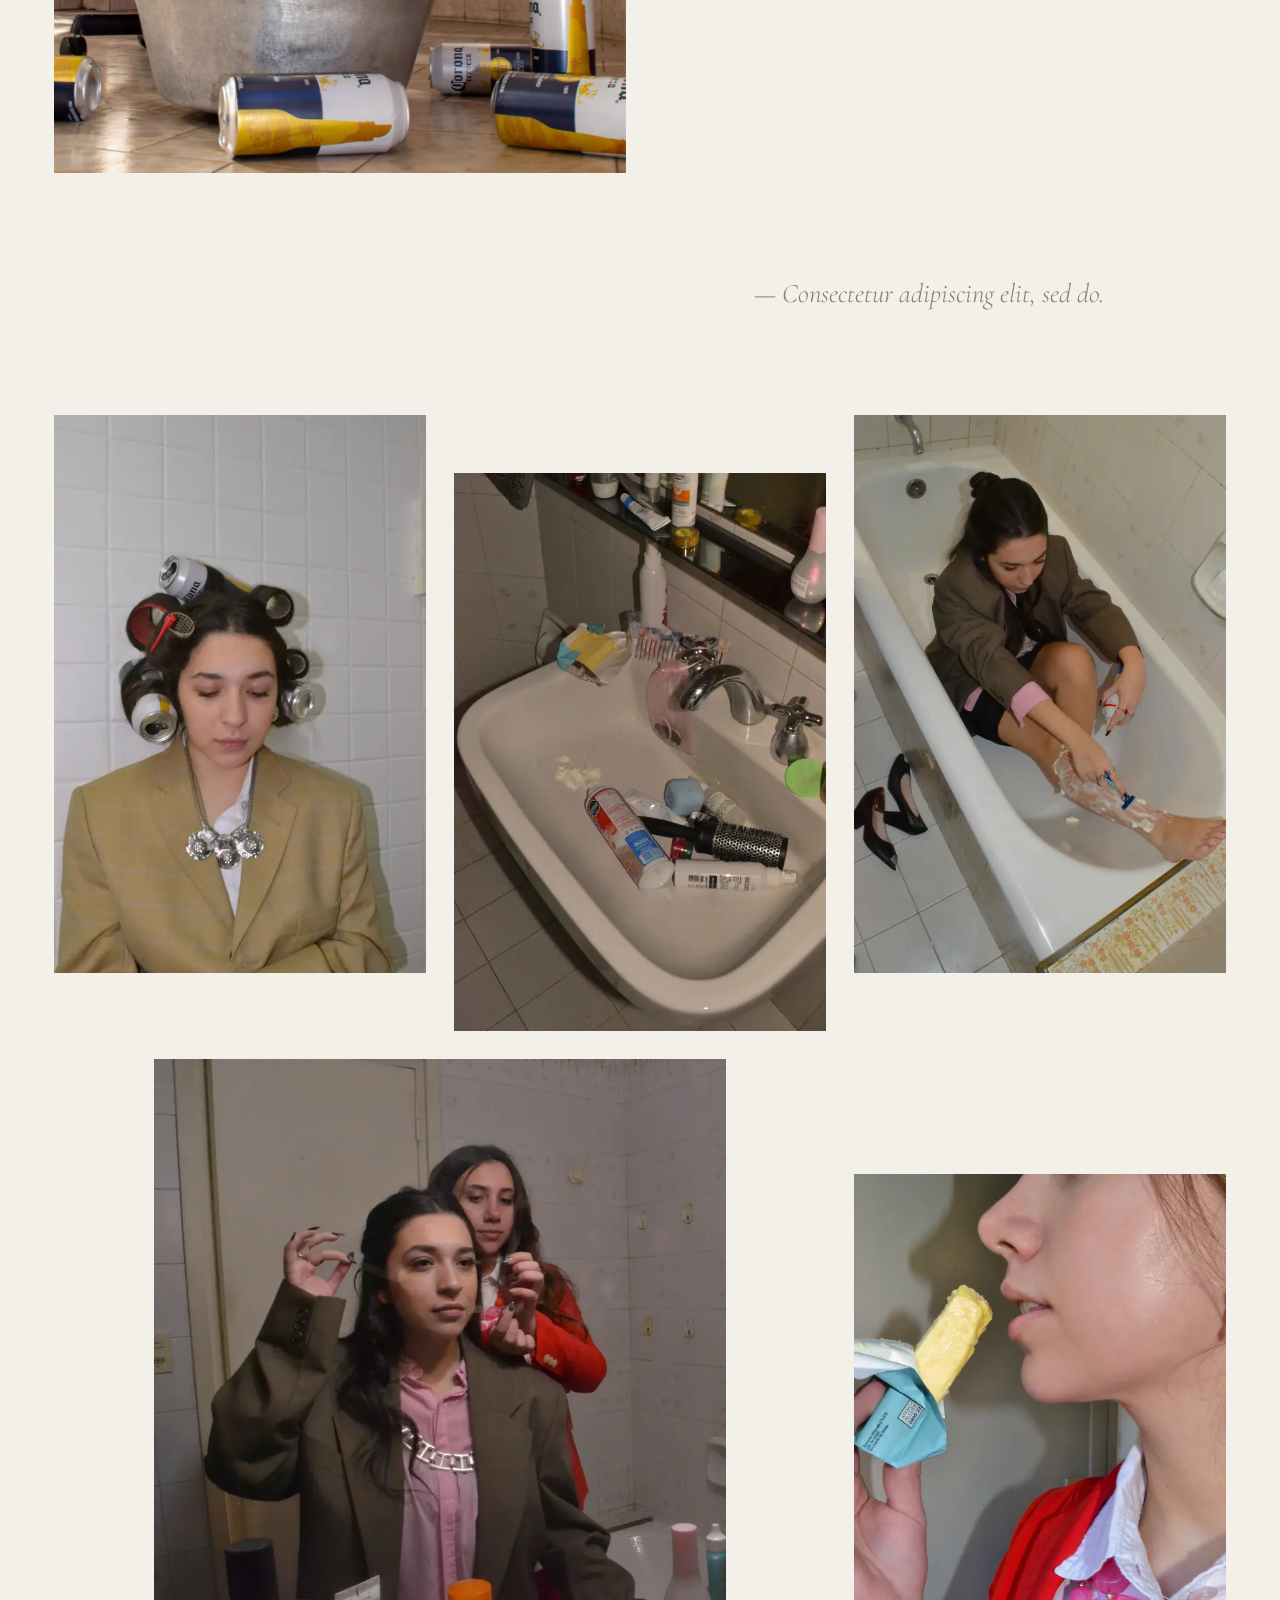
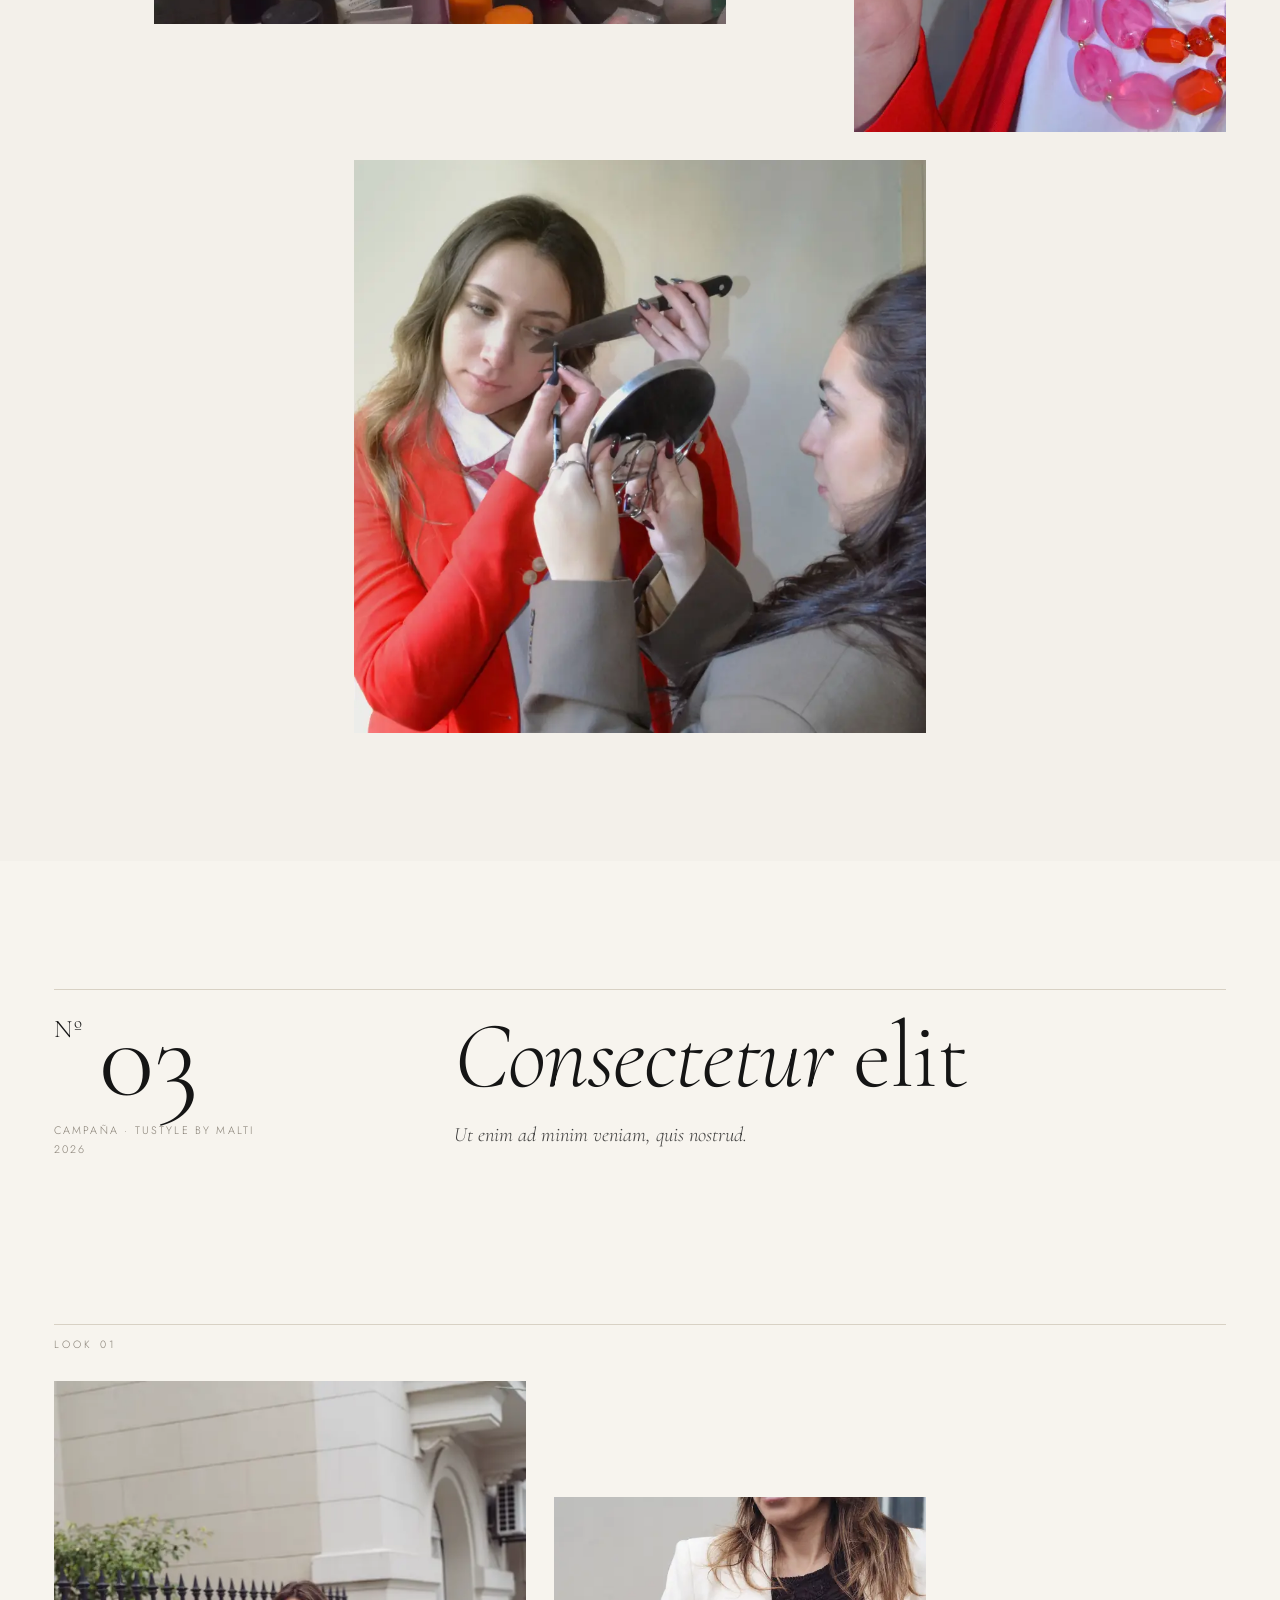
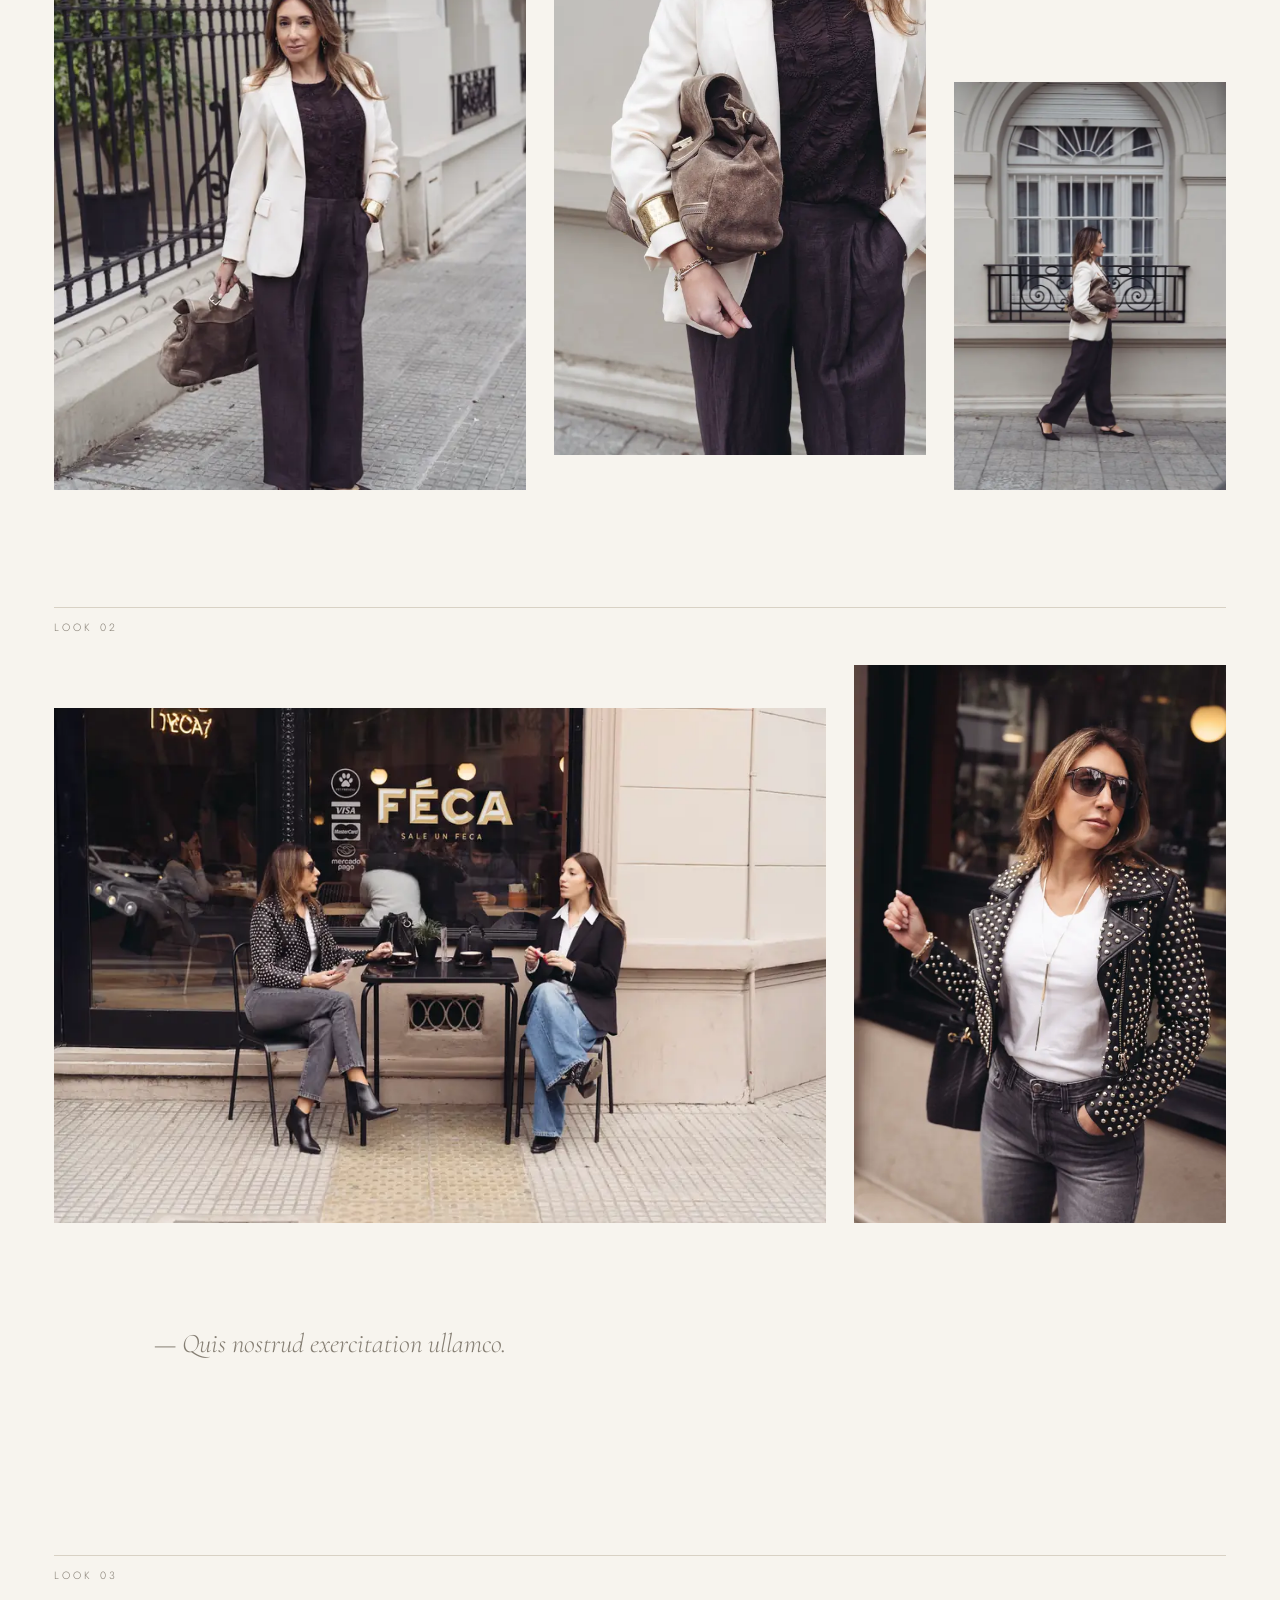
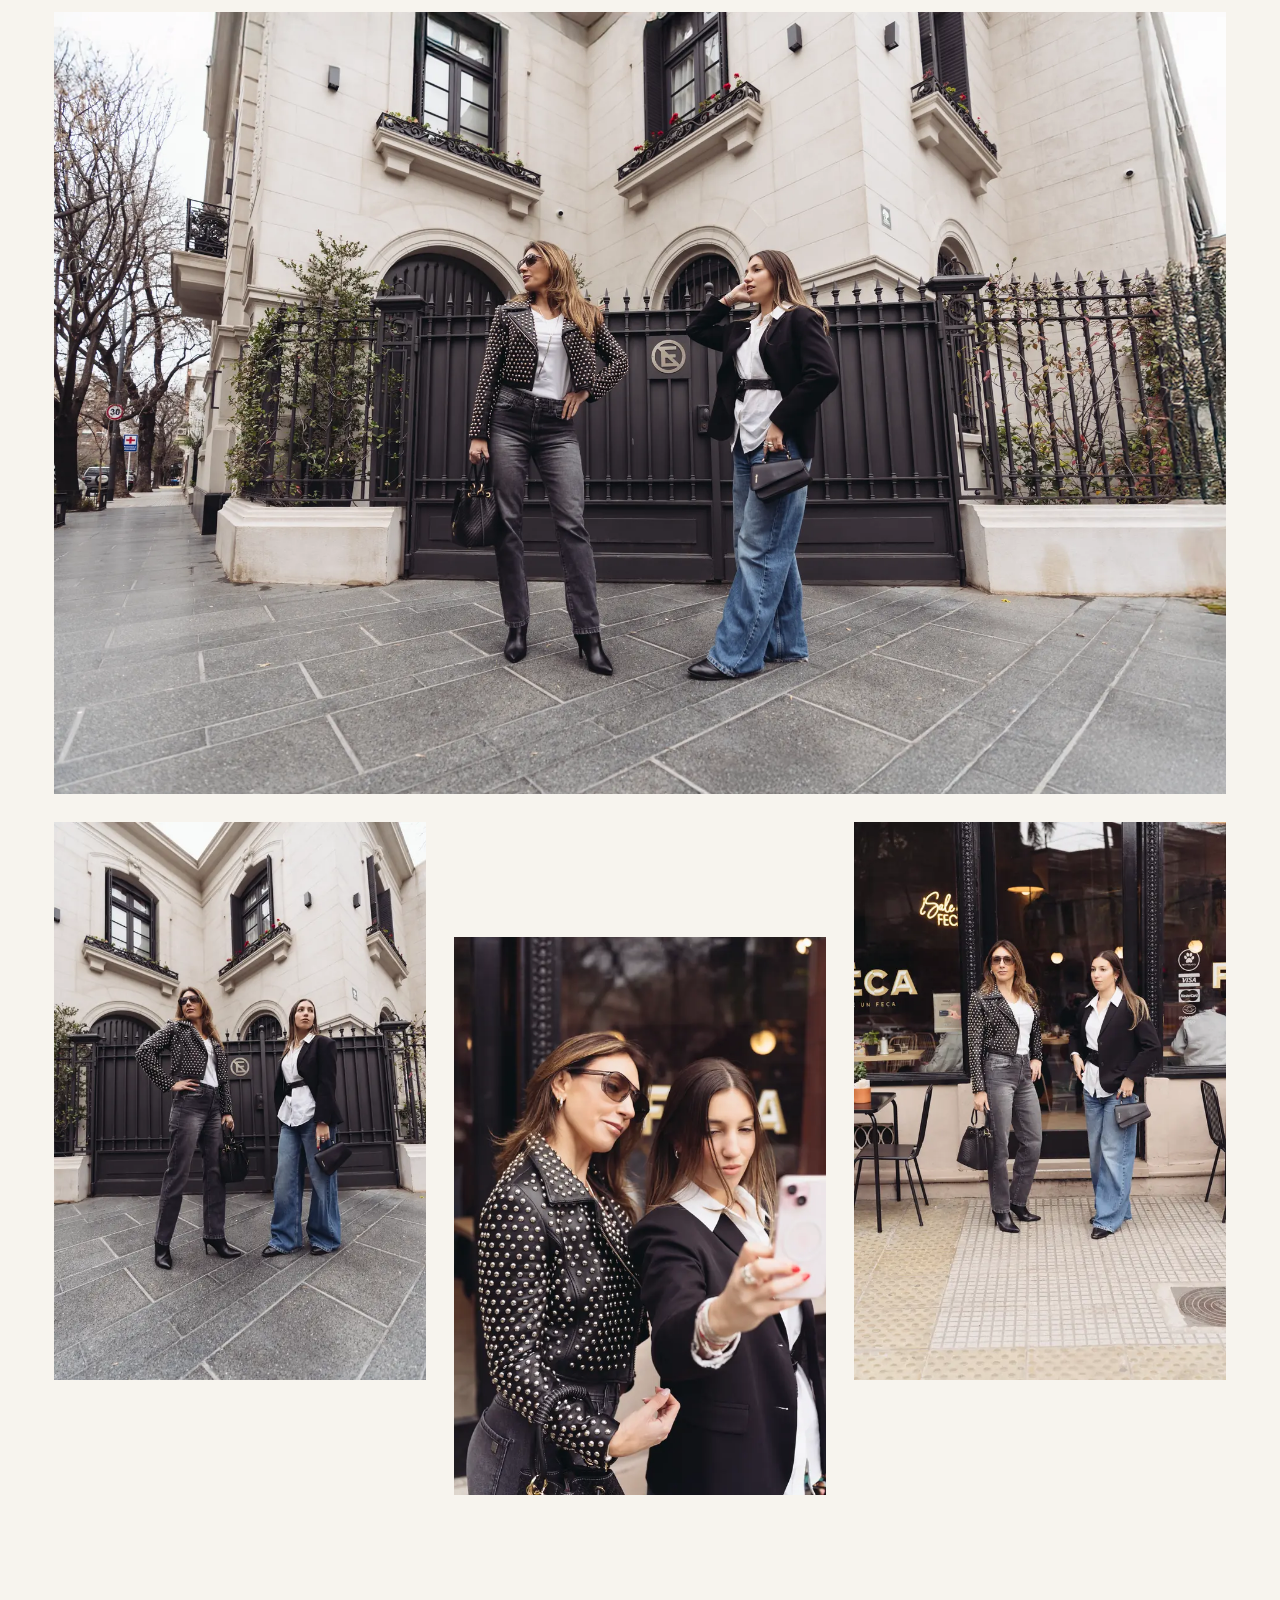
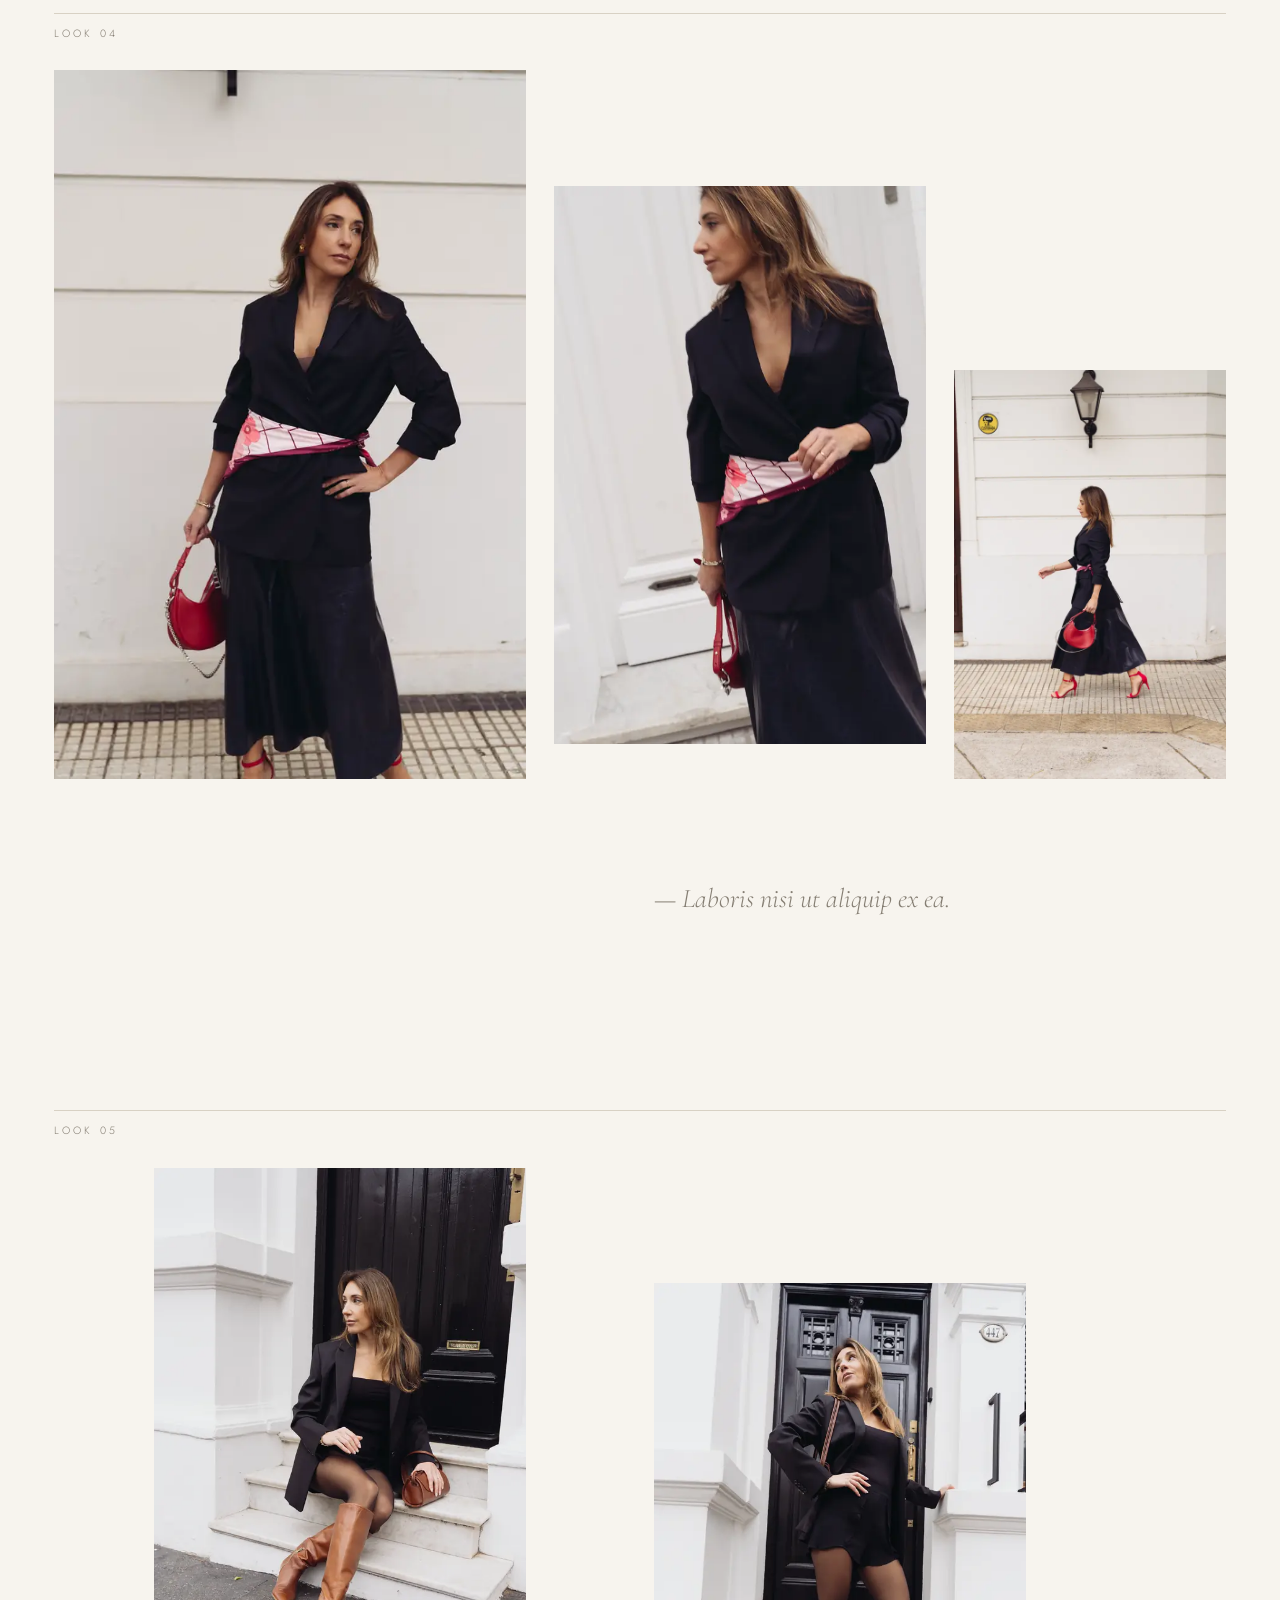
==== commit 8aeddfce: "Nuevo portfolio con todos los trabajos" ====
--- a/index.html
+++ b/index.html
@@ -3,248 +3,408 @@
 <head>
 <meta charset="UTF-8">
 <meta name="viewport" content="width=device-width, initial-scale=1.0">
-<title>MALE — Fashion Design Portfolio</title>
+<title>Male — Portfolio</title>
+<meta name="description" content="Male — portfolio de diseño y gestión de estéticas para la moda. Fotografía de moda, campañas y escritos.">
+<meta property="og:title" content="Male — Portfolio">
+<meta property="og:description" content="Fotografía de moda, campañas y escritos.">
+<meta property="og:image" content="fotos/alien/01-portada-l.webp">
+<meta name="theme-color" content="#f3f0ea">
+<link rel="icon" href="data:image/svg+xml,%3Csvg xmlns='http://www.w3.org/2000/svg' viewBox='0 0 64 64'%3E%3Crect width='64' height='64' fill='%23151515'/%3E%3Ctext x='50%25' y='58%25' text-anchor='middle' dominant-baseline='middle' font-family='Georgia,serif' font-size='44' fill='%23f3f0ea'%3EM%3C/text%3E%3C/svg%3E">
 <link rel="preconnect" href="https://fonts.googleapis.com">
 <link rel="preconnect" href="https://fonts.gstatic.com" crossorigin>
-<link href="https://fonts.googleapis.com/css2?family=Cormorant+Garamond:ital,wght@0,300;0,400;0,500;1,300;1,400&family=Jost:wght@300;400;500&display=swap" rel="stylesheet">
+<link href="https://fonts.googleapis.com/css2?family=Cormorant+Garamond:ital,wght@0,300;0,400;1,300;1,400&family=Jost:wght@300;400&display=swap" rel="stylesheet">
 <style>
-  :root{
-    --bg:#f6f4f0;
-    --ink:#1a1a1a;
-    --muted:#8a8377;
-    --line:#e2ddd4;
-    --accent:#1a1a1a;
-    --serif:'Cormorant Garamond', Georgia, serif;
-    --sans:'Jost', 'Helvetica Neue', Arial, sans-serif;
-  }
-  *{margin:0;padding:0;box-sizing:border-box}
-  html{scroll-behavior:smooth}
-  body{
-    background:var(--bg);
-    color:var(--ink);
-    font-family:var(--sans);
-    font-weight:300;
-    line-height:1.6;
-    -webkit-font-smoothing:antialiased;
-  }
-  img{display:block;width:100%;height:100%;object-fit:cover}
-
-  /* NAV */
-  nav{
-    position:fixed;top:0;left:0;right:0;z-index:100;
-    display:flex;justify-content:space-between;align-items:center;
-    padding:22px 40px;
-    mix-blend-mode:difference;color:#fff;
-  }
-  nav .brand{font-family:var(--sans);font-weight:500;letter-spacing:.32em;font-size:.82rem;text-transform:uppercase}
-  nav ul{display:flex;gap:34px;list-style:none}
-  nav a{color:inherit;text-decoration:none;font-size:.72rem;letter-spacing:.22em;text-transform:uppercase}
-  nav a:hover{opacity:.55}
-  .menu-toggle{display:none;background:none;border:none;color:inherit;font-size:.72rem;letter-spacing:.22em;text-transform:uppercase;cursor:pointer}
-
-  /* HERO */
-  header.hero{
-    height:100vh;min-height:620px;
-    display:flex;flex-direction:column;justify-content:flex-end;
-    padding:0 40px 56px;
-    position:relative;overflow:hidden;
-    background:
-      linear-gradient(180deg, rgba(0,0,0,.18), rgba(0,0,0,.52)),
-      url('img/hero.jpg') center 32%/cover no-repeat;
-  }
-  header.hero .kicker{color:#fff;letter-spacing:.4em;text-transform:uppercase;font-size:.7rem;margin-bottom:18px;opacity:.9}
-  header.hero h1{
-    font-family:var(--serif);font-weight:300;color:#fff;
-    font-size:clamp(3.4rem,12vw,9.5rem);line-height:.92;letter-spacing:-.01em;
-  }
-  header.hero h1 em{font-style:italic;font-weight:300}
-  header.hero .sub{color:#fff;opacity:.92;margin-top:20px;max-width:34ch;font-size:.95rem;letter-spacing:.02em}
-  .scroll-hint{position:absolute;right:40px;bottom:56px;color:#fff;font-size:.66rem;letter-spacing:.25em;text-transform:uppercase;writing-mode:vertical-rl;opacity:.8}
-
-  /* SECTIONS */
-  section{padding:120px 40px}
-  .eyebrow{font-size:.7rem;letter-spacing:.34em;text-transform:uppercase;color:var(--muted);margin-bottom:14px}
-  .section-title{font-family:var(--serif);font-weight:300;font-size:clamp(2rem,5vw,3.4rem);line-height:1.02;margin-bottom:8px}
-
-  /* WORK GRID */
-  .work-head{display:flex;justify-content:space-between;align-items:flex-end;margin-bottom:52px;flex-wrap:wrap;gap:16px}
-  .work-head p{max-width:42ch;color:var(--muted);font-size:.92rem}
-  .grid{display:grid;grid-template-columns:repeat(12,1fr);gap:28px}
-  .project{position:relative;overflow:hidden;cursor:pointer;background:#ddd6ca}
-  .project .ph{aspect-ratio:3/4;transition:transform .9s cubic-bezier(.2,.8,.2,1)}
-  .project.wide .ph{aspect-ratio:3/4}
-  .project:hover .ph{transform:scale(1.04)}
-  .project .meta{position:absolute;left:0;right:0;bottom:0;padding:22px;color:#fff;
-    background:linear-gradient(0deg,rgba(0,0,0,.55),transparent);
-    opacity:0;transform:translateY(8px);transition:.5s}
-  .project:hover .meta{opacity:1;transform:translateY(0)}
-  .project .meta .t{font-family:var(--serif);font-size:1.5rem;line-height:1}
-  .project .meta .s{font-size:.7rem;letter-spacing:.2em;text-transform:uppercase;opacity:.85;margin-top:6px}
-  .c-7{grid-column:span 7}.c-5{grid-column:span 5}.c-6{grid-column:span 6}.c-4{grid-column:span 4}.c-8{grid-column:span 8}
-  /* placeholder palettes */
-  .p1{background:linear-gradient(140deg,#d9cfc0,#9c8f7e)}
-  .p2{background:linear-gradient(140deg,#c9b6a8,#8a6f63)}
-  .p3{background:linear-gradient(140deg,#cdd0cb,#7f8a82)}
-  .p4{background:linear-gradient(140deg,#e0d4c5,#b09a82)}
-  .p5{background:linear-gradient(140deg,#bfc2c9,#74798a)}
-
-  /* ABOUT */
-  .about{display:grid;grid-template-columns:1fr 1fr;gap:64px;align-items:center}
-  .about .portrait{aspect-ratio:4/5;background:linear-gradient(140deg,#d2c8ba,#8c8074)}
-  .about h2{font-family:var(--serif);font-weight:300;font-size:clamp(1.8rem,4vw,2.8rem);line-height:1.05;margin-bottom:24px}
-  .about p{color:#3a3733;margin-bottom:18px;font-size:1rem;max-width:50ch}
-  .about .facts{display:flex;gap:48px;margin-top:34px;flex-wrap:wrap}
-  .about .facts .n{font-family:var(--serif);font-size:2.4rem;line-height:1}
-  .about .facts .l{font-size:.68rem;letter-spacing:.2em;text-transform:uppercase;color:var(--muted);margin-top:6px}
-
-  /* CONTACT */
-  .contact{text-align:center;border-top:1px solid var(--line)}
-  .contact h2{font-family:var(--serif);font-weight:300;font-size:clamp(2.4rem,8vw,5.5rem);line-height:1;margin:10px 0 28px}
-  .contact a.mail{font-family:var(--serif);font-style:italic;font-size:clamp(1.4rem,4vw,2.2rem);color:var(--ink);text-decoration:none;border-bottom:1px solid var(--line);padding-bottom:4px}
-  .contact a.mail:hover{border-color:var(--ink)}
-  .socials{display:flex;gap:30px;justify-content:center;margin-top:40px;list-style:none}
-  .socials a{color:var(--muted);text-decoration:none;font-size:.74rem;letter-spacing:.2em;text-transform:uppercase}
-  .socials a:hover{color:var(--ink)}
-
-  footer{padding:30px 40px;display:flex;justify-content:space-between;border-top:1px solid var(--line);color:var(--muted);font-size:.7rem;letter-spacing:.12em;text-transform:uppercase;flex-wrap:wrap;gap:10px}
-
-  @media(max-width:820px){
-    nav{padding:18px 22px}
-    nav ul{display:none}
-    .menu-toggle{display:block}
-    section{padding:80px 22px}
-    header.hero{padding:0 22px 40px}
-    .scroll-hint{display:none}
-    .grid{gap:16px}
-    .c-7,.c-5,.c-6,.c-4,.c-8,.project{grid-column:span 12}
-    .about{grid-template-columns:1fr;gap:36px}
-  }
+:root{
+  --paper:#f3f0ea;--paper2:#e9e4da;--cream:#f7f4ee;--ink:#151515;--muted:#857e73;--line:#d8d1c4;
+  --night:#0b0e14;--night-ink:#e7e3db;--night-muted:#8b93a3;--night-line:#232a36;
+  --serif:'Cormorant Garamond',Georgia,'Times New Roman',serif;
+  --sans:'Jost','Helvetica Neue',Helvetica,Arial,sans-serif;
+  --pad:clamp(20px,4.2vw,72px);--gut:clamp(14px,2.2vw,36px);
+}
+*{margin:0;padding:0;box-sizing:border-box}
+html{scroll-behavior:smooth;-webkit-text-size-adjust:100%}
+body{background:var(--paper);color:var(--ink);font-family:var(--sans);font-weight:300;line-height:1.55;-webkit-font-smoothing:antialiased;overflow-x:hidden}
+img{display:block;width:100%;height:auto}
+a{color:inherit;text-decoration:none}
+button{font:inherit;color:inherit;background:none;border:0;cursor:pointer}
+::selection{background:var(--ink);color:var(--paper)}
+:focus-visible{outline:1px solid currentColor;outline-offset:4px}
+
+/* progreso + nav */
+.prog{position:fixed;top:0;left:0;height:2px;width:100%;background:#fff;transform-origin:0 50%;transform:scaleX(0);z-index:120;mix-blend-mode:difference}
+nav{position:fixed;inset:0 0 auto 0;z-index:110;display:flex;justify-content:space-between;align-items:center;padding:20px var(--pad);color:#fff;mix-blend-mode:difference}
+nav .brand{font-family:var(--serif);font-size:1.7rem;letter-spacing:0;line-height:1;text-transform:none}
+nav ul{display:flex;gap:clamp(18px,2.6vw,40px);list-style:none}
+nav a{font-size:.7rem;letter-spacing:.24em;text-transform:uppercase}
+nav a:hover{opacity:.55}
+.menu-btn{display:none;font-size:.7rem;letter-spacing:.24em;text-transform:uppercase}
+
+/* hero */
+.hero{min-height:100svh;padding:calc(76px + 2vh) var(--pad) var(--pad);display:grid;grid-template-columns:repeat(12,minmax(0,1fr));column-gap:var(--gut);align-content:space-between;row-gap:4vh}
+.hero-top{grid-column:1/-1;display:flex;justify-content:space-between;gap:20px;font-size:.68rem;letter-spacing:.26em;text-transform:uppercase;color:var(--muted);border-top:1px solid var(--line);padding-top:14px}
+.mast{grid-column:1 / span 8;font-family:var(--serif);font-weight:300;font-size:clamp(6.5rem,22vw,24rem);line-height:.78;white-space:nowrap;letter-spacing:-.045em;margin-left:-.04em}
+.hero-side{grid-column:9 / span 4;align-self:end;display:flex;flex-direction:column;gap:18px;padding-bottom:1.4vw}
+.hero-side p{font-family:var(--serif);font-size:clamp(1.25rem,1.9vw,1.75rem);line-height:1.2;font-style:italic}
+.hero-side a{font-size:.68rem;letter-spacing:.26em;text-transform:uppercase;border-bottom:1px solid var(--ink);align-self:flex-start;padding-bottom:3px}
+.hero-frames{grid-column:1/-1;display:grid;grid-template-columns:repeat(12,minmax(0,1fr));gap:var(--gut);align-items:end}
+.hf{position:relative;overflow:hidden;display:block}
+.hf img{transition:transform 1.4s cubic-bezier(.2,.7,.2,1)}
+.hf:hover img{transform:scale(1.04)}
+.hf span{position:absolute;left:12px;bottom:10px;color:#fff;font-size:.66rem;letter-spacing:.24em;mix-blend-mode:difference}
+.hf-a{grid-column:1 / span 6}.hf-b{grid-column:7 / span 3}.hf-c{grid-column:10 / span 3;margin-bottom:6vw}
+
+/* índice */
+.index{padding:clamp(80px,12vw,180px) var(--pad) clamp(60px,8vw,120px)}
+.kicker,.ch-kicker{font-size:.68rem;letter-spacing:.3em;text-transform:uppercase;color:var(--muted);margin-bottom:28px}
+.index ol{list-style:none;border-top:1px solid var(--line)}
+.index li a{display:grid;grid-template-columns:70px 1fr 300px 70px;align-items:baseline;gap:20px;padding:22px 0;border-bottom:1px solid var(--line);transition:padding .5s cubic-bezier(.2,.7,.2,1),color .3s}
+.ix-no,.ix-y{font-size:.75rem;letter-spacing:.18em;color:var(--muted);font-variant-numeric:tabular-nums}
+.ix-y{text-align:right}
+.ix-t{font-family:var(--serif);font-size:clamp(2rem,5.2vw,4.6rem);line-height:1;font-weight:300}
+.ix-c{font-size:.72rem;letter-spacing:.16em;text-transform:uppercase;color:var(--muted)}
+.index li a:hover{padding-left:18px}
+.index ol:hover li a{color:#b9b2a6}.index ol li a:hover{color:var(--ink)}
+.ix-prev{position:fixed;left:0;top:0;width:clamp(180px,17vw,260px);pointer-events:none;z-index:90;opacity:0;transform:translate(-50%,-50%) scale(.92);transition:opacity .35s,transform .35s}
+.ix-prev.on{opacity:1;transform:translate(-50%,-50%) scale(1)}
+
+/* capítulos */
+.ch{padding:clamp(70px,10vw,160px) var(--pad);position:relative}
+.ch.dark{background:var(--night);color:var(--night-ink)}
+.ch.cream{background:var(--cream)}
+.ch.paper{background:var(--paper2)}
+.ch-head{display:grid;grid-template-columns:repeat(12,minmax(0,1fr));column-gap:var(--gut);row-gap:18px;border-top:1px solid var(--line);padding-top:22px;margin-bottom:clamp(40px,6vw,96px);scroll-margin-top:40px}
+.dark .ch-head{border-color:var(--night-line)}
+.ch-no{grid-column:1 / span 3;font-family:var(--serif);font-size:clamp(4rem,9vw,8.5rem);line-height:.8;font-weight:300;display:flex;gap:.12em}
+.ch-no span{font-size:.22em;line-height:1;padding-top:.2em;letter-spacing:.1em}
+.ch-meta{grid-column:1 / span 3;grid-row:2;display:flex;flex-direction:column;gap:2px;font-size:.68rem;letter-spacing:.2em;text-transform:uppercase;color:var(--muted)}
+.dark .ch-meta,.dark .micro,.dark .look{color:var(--night-muted)}
+.ch-title{grid-column:5 / span 8;grid-row:1;font-family:var(--serif);font-weight:300;font-size:clamp(2.8rem,7.4vw,7.4rem);line-height:.92;letter-spacing:-.015em}
+.ch-title em,.ix-t em,.doc-title em{font-style:italic}
+.ch-line{grid-column:5 / span 5;grid-row:2;font-family:var(--serif);font-style:italic;font-size:clamp(1.1rem,1.6vw,1.45rem);line-height:1.3;color:inherit;opacity:.8}
+
+.row{display:grid;grid-template-columns:repeat(12,minmax(0,1fr));column-gap:var(--gut);row-gap:var(--gut);margin-top:var(--gut);align-items:start}
+.f{position:relative;overflow:hidden;cursor:zoom-in;background:rgba(127,127,127,.08)}
+.f img{transition:transform 1.4s cubic-bezier(.2,.7,.2,1),opacity .6s}
+.f:hover img{transform:scale(1.035)}
+.drop{margin-top:clamp(40px,9vw,170px)}.drop-s{margin-top:clamp(24px,4.5vw,80px)}.end{align-self:end}
+.bleed{margin:var(--gut) calc(var(--pad) * -1) 0;width:auto}
+.micro{font-family:var(--serif);font-style:italic;font-size:clamp(1.25rem,2.1vw,1.9rem);line-height:1.2;color:var(--muted);padding:clamp(30px,6vw,90px) 0}
+.look{font-size:.66rem;letter-spacing:.3em;text-transform:uppercase;color:var(--muted);border-top:1px solid var(--line);padding-top:12px;margin-top:clamp(40px,7vw,110px)}
+
+/* hoja de contactos */
+.cs{margin-top:clamp(70px,10vw,150px);background:#1a1a1a;color:#d9d4ca;padding:clamp(16px,2.4vw,32px)}
+.cs-head{display:flex;justify-content:space-between;font-size:.66rem;letter-spacing:.3em;text-transform:uppercase;margin-bottom:18px;color:#9c968b}
+.cs-grid{display:grid;grid-template-columns:repeat(auto-fill,minmax(112px,1fr));gap:12px 8px}
+.cs-i{display:flex;flex-direction:column;gap:5px;cursor:zoom-in}
+.cs-i img{aspect-ratio:2/3;object-fit:cover;opacity:.82;transition:opacity .3s,transform .3s}
+.cs-i:hover img{opacity:1;transform:translateY(-2px)}
+.cs-i span{font-size:.6rem;letter-spacing:.18em;color:#8d877c;font-variant-numeric:tabular-nums;text-align:left}
+.cs-i span::before{content:'NPH '}
+
+/* escritos */
+.docs{display:grid;grid-template-columns:1fr 1fr;gap:var(--gut)}
+.doc{background:var(--paper);border:1px solid var(--line);padding:clamp(22px,3vw,44px);display:flex;flex-direction:column;gap:clamp(18px,2.4vw,30px);min-height:clamp(420px,46vw,640px);scroll-margin-top:60px;transition:transform .6s cubic-bezier(.2,.7,.2,1)}
+.doc:hover{transform:translateY(-6px)}
+.doc-b{background:var(--ink);color:var(--paper);border-color:var(--ink);margin-top:clamp(0px,8vw,140px)}
+.doc-top,.doc-foot{display:flex;justify-content:space-between;gap:12px;font-size:.64rem;letter-spacing:.22em;text-transform:uppercase;opacity:.65}
+.doc-big{font-family:var(--serif);font-weight:300;font-size:clamp(3.6rem,9.5vw,9rem);line-height:.85;letter-spacing:-.03em;margin-top:auto}
+.doc-big i{font-style:italic;opacity:.45}
+.doc-title{font-family:var(--serif);font-weight:300;font-size:clamp(1.8rem,3.2vw,2.8rem);line-height:1}
+.doc-line{font-family:var(--serif);font-style:italic;font-size:1.15rem;opacity:.75;max-width:30ch}
+.doc-foot{border-top:1px solid currentColor;padding-top:12px;opacity:.45}
+
+/* sobre mí */
+.about{padding:clamp(80px,12vw,180px) var(--pad);display:grid;grid-template-columns:repeat(12,minmax(0,1fr));column-gap:var(--gut);row-gap:40px;align-items:end}
+.about .f{grid-column:1 / span 4}
+.about-txt{grid-column:6 / span 6}
+.about h2{font-family:var(--serif);font-weight:300;font-size:clamp(2.4rem,5.6vw,5.4rem);line-height:.95;margin-bottom:28px}
+.about h2 em{font-style:italic}
+.about p{font-size:1.02rem;max-width:46ch;color:#3b3833;margin-bottom:14px}
+.facts{margin-top:36px;border-top:1px solid var(--line);display:grid;grid-template-columns:110px 1fr;font-size:.82rem}
+.facts dt,.facts dd{padding:12px 0;border-bottom:1px solid var(--line)}
+.facts dt{font-size:.64rem;letter-spacing:.22em;text-transform:uppercase;color:var(--muted);padding-top:15px}
+
+/* contacto + pie */
+.contact{padding:clamp(80px,12vw,180px) var(--pad) 40px;background:var(--ink);color:var(--paper);text-align:center}
+.contact .kicker{color:#8f897e}
+.contact h2{font-family:var(--serif);font-weight:300;font-size:clamp(3rem,10vw,9.5rem);line-height:.9;letter-spacing:-.02em}
+.contact h2 em{font-style:italic}
+.contact .mail{display:inline-block;margin-top:40px;font-family:var(--serif);font-style:italic;font-size:clamp(1.4rem,3vw,2.4rem);border-bottom:1px solid #555;padding-bottom:4px;transition:border-color .3s}
+.contact .mail:hover{border-color:var(--paper)}
+.socials{display:flex;justify-content:center;gap:34px;list-style:none;margin-top:44px}
+.socials a{font-size:.68rem;letter-spacing:.24em;text-transform:uppercase;color:#a29c90}
+.socials a:hover{color:var(--paper)}
+.foot{margin-top:clamp(80px,12vw,180px);display:flex;justify-content:space-between;align-items:end;gap:20px;border-top:1px solid #2c2c2c;padding-top:18px;font-size:.64rem;letter-spacing:.2em;text-transform:uppercase;color:#7d776d;text-align:left}
+.foot b{font-family:var(--serif);font-weight:300;font-size:clamp(4rem,14vw,13rem);line-height:.75;letter-spacing:-.04em;color:var(--paper);text-transform:none}
+
+/* lightbox */
+.lb{position:fixed;inset:0;z-index:200;background:rgba(10,10,10,.97);color:#e9e5dd;display:grid;grid-template-rows:auto 1fr auto;opacity:0;visibility:hidden;transition:opacity .35s,visibility .35s}
+.lb.on{opacity:1;visibility:visible}
+.lb-bar{display:flex;justify-content:space-between;align-items:center;padding:16px var(--pad);font-size:.66rem;letter-spacing:.24em;text-transform:uppercase;color:#9a9489}
+.lb-stage{position:relative;display:flex;align-items:center;justify-content:center;min-height:0;padding:0 clamp(8px,5vw,90px)}
+.lb-stage img{max-width:100%;max-height:calc(100svh - 120px);width:auto;height:auto;object-fit:contain;transition:opacity .25s}
+.lb-nav{position:absolute;top:0;bottom:0;width:30%;display:flex;align-items:center;font-size:1.8rem;font-family:var(--serif);padding:0 2vw;color:#bdb7ac}
+.lb-prev{left:0;justify-content:flex-start;cursor:w-resize}.lb-next{right:0;justify-content:flex-end;cursor:e-resize}
+.lb-close{font-size:.66rem;letter-spacing:.24em;text-transform:uppercase;color:#d8d3ca}
+.lb-cap{padding:12px var(--pad) 18px;font-family:var(--serif);font-style:italic;font-size:1.05rem;color:#a9a397;text-align:center}
+
+/* cursor "Ver" */
+.cur{position:fixed;left:0;top:0;width:74px;height:74px;margin:-37px 0 0 -37px;border-radius:50%;background:var(--paper);color:var(--ink);display:grid;place-items:center;font-size:.6rem;letter-spacing:.24em;text-transform:uppercase;pointer-events:none;z-index:150;transform:scale(0);transition:transform .3s cubic-bezier(.2,.7,.2,1)}
+.cur.on{transform:scale(1)}
+
+/* reveal */
+.js .rv{opacity:0;transform:translateY(34px);transition:opacity 1s cubic-bezier(.2,.7,.2,1),transform 1.1s cubic-bezier(.2,.7,.2,1)}
+.js .rv.in{opacity:1;transform:none}
+@media (prefers-reduced-motion:reduce){html{scroll-behavior:auto}.js .rv{opacity:1;transform:none;transition:none}.f img,.hf img{transition:none}}
+
+/* responsive */
+@media (max-width:1000px){
+  .index li a{grid-template-columns:44px 1fr 60px}.ix-c{display:none}
+  .hero-side{grid-column:1/-1;padding-bottom:0}.mast{grid-column:1/-1}
+}
+@media (max-width:820px){
+  nav{padding:16px 20px}
+  nav ul{display:none;position:fixed;top:54px;right:20px;flex-direction:column;gap:14px;text-align:right}
+  nav ul.open{display:flex}
+  .menu-btn{display:block}
+  .hero{row-gap:28px}
+  .hero-top span:nth-child(2){display:none}
+  .hero-frames{grid-template-columns:repeat(2,minmax(0,1fr));gap:12px}
+  .hf-a{grid-column:1/-1}.hf-b{grid-column:1}.hf-c{grid-column:2;margin-bottom:0;margin-top:14vw}
+  .ch-head{grid-template-columns:1fr}
+  .ch-no,.ch-meta,.ch-title,.ch-line{grid-column:1 !important;grid-row:auto !important}
+  .ch-meta{flex-direction:row;gap:14px}
+  .row{grid-template-columns:repeat(2,minmax(0,1fr));gap:12px}
+  .row>.f{grid-column:auto / span 1 !important;margin-top:0}
+  .row>figure:only-of-type,.row>figure:nth-of-type(3):last-of-type,.row>.f.land{grid-column:1 / -1 !important}
+  .row>.f.drop,.row>.f.drop-s{margin-top:10vw}
+  .row>.f.land.drop,.row>.f.land.drop-s{margin-top:0}
+  .row>.micro,.row>.look{grid-column:1 / -1 !important}
+  .bleed{margin-left:-20px;margin-right:-20px}
+  .docs{grid-template-columns:1fr}.doc-b{margin-top:0}
+  .about .f,.about-txt{grid-column:1/-1}.about .f{max-width:420px}
+  .cs-grid{grid-template-columns:repeat(4,minmax(0,1fr));gap:10px 6px}
+  .foot{flex-direction:column;align-items:flex-start}
+  .cur{display:none}
+}
 </style>
 </head>
 <body>
-
-<nav>
-  <div class="brand">Male</div>
+<div class="prog" aria-hidden="true"></div>
+<nav aria-label="Principal">
+  <a class="brand" href="#top">Male</a>
   <ul>
-    <li><a href="#work">Work</a></li>
-    <li><a href="#about">About</a></li>
-    <li><a href="#contact">Contact</a></li>
+    <li><a href="#indice">Índice</a></li>
+    <li><a href="#n01">Trabajos</a></li>
+    <li><a href="#sobre-mi">Sobre mí</a></li>
+    <li><a href="#contacto">Contacto</a></li>
   </ul>
-  <button class="menu-toggle">Menu</button>
+  <button class="menu-btn" aria-expanded="false" aria-label="Abrir menú">Menú</button>
 </nav>
 
-<header class="hero">
-  <div class="kicker">Fashion Design — Editorial</div>
-  <h1>Male</h1>
-  <p class="sub">Diseño de moda, dirección y styling. Una selección de editoriales y shootings.</p>
-  <div class="scroll-hint">Scroll</div>
+<header class="hero" id="top">
+  <div class="hero-top"><span>Portfolio</span><span>Diseño y gestión de estéticas para la moda</span><span>Buenos Aires — 2026</span></div>
+  <h1 class="mast">Male</h1>
+  <div class="hero-side">
+    <p>Lorem ipsum dolor sit amet, consectetur adipiscing elit.</p>
+    <a href="#indice">Ver índice ↓</a>
+  </div>
+  <div class="hero-frames">
+    <a class="hf hf-a" href="#n01"><img class="" src="fotos/alien/01-portada-s.webp" srcset="fotos/alien/01-portada-s.webp 900w, fotos/alien/01-portada-l.webp 2000w" sizes="(max-width: 820px) 100vw, 50vw" width="2000" height="1333" loading="eager" fetchpriority="high" decoding="async" alt=""><span>Nº 01</span></a>
+    <a class="hf hf-b" href="#n02"><img class="" src="fotos/latas/03-s.webp" srcset="fotos/latas/03-s.webp 600w, fotos/latas/03-l.webp 1333w" sizes="(max-width: 820px) 100vw, 25vw" width="1333" height="2000" loading="eager" fetchpriority="high" decoding="async" alt=""><span>Nº 02</span></a>
+    <a class="hf hf-c" href="#n03"><img class="" src="fotos/tustyle/0634-s.webp" srcset="fotos/tustyle/0634-s.webp 600w, fotos/tustyle/0634-l.webp 1333w" sizes="(max-width: 820px) 100vw, 25vw" width="1333" height="2000" loading="eager" fetchpriority="high" decoding="async" alt=""><span>Nº 03</span></a>
+  </div>
 </header>
 
-<section id="work">
-  <div class="work-head">
-    <div>
-      <div class="eyebrow">Selected Work</div>
-      <h2 class="section-title">Editoriales & Shootings</h2>
-    </div>
-    <p>Cada proyecto es una historia visual: concepto, dirección, prendas y producción fotográfica.</p>
+<section class="index" id="indice" aria-label="Índice">
+  <div class="kicker rv">Índice — 5 trabajos</div>
+  <ol><li class="rv"><a href="#n01" data-prev="fotos/alien/01-portada-s.webp"><span class="ix-no">01</span><span class="ix-t">Lorem <em>ipsum</em></span><span class="ix-c">Fotografía de moda · Beauty</span><span class="ix-y">2025</span></a></li><li class="rv"><a href="#n02" data-prev="fotos/latas/01-portada-s.webp"><span class="ix-no">02</span><span class="ix-t">Dolor <em>sit amet</em></span><span class="ix-c">Fotografía de moda · Editorial</span><span class="ix-y">2025</span></a></li><li class="rv"><a href="#n03" data-prev="fotos/tustyle/0634-s.webp"><span class="ix-no">03</span><span class="ix-t"><em>Consectetur</em> elit</span><span class="ix-c">Campaña · TuStyle by Malti</span><span class="ix-y">2026</span></a></li><li class="rv"><a href="#n04" data-prev=""><span class="ix-no">04</span><span class="ix-t">Adipiscing <em>sed</em></span><span class="ix-c">Ensayo · Università di Bologna</span><span class="ix-y">2025</span></a></li><li class="rv"><a href="#n05" data-prev=""><span class="ix-no">05</span><span class="ix-t">Eiusmod <em>tempor</em></span><span class="ix-c">Investigación · UADE</span><span class="ix-y">2026</span></a></li></ol>
+  <div class="ix-prev" aria-hidden="true"><img alt=""></div>
+</section>
+
+<main>
+
+<section class="ch dark" aria-labelledby="t01">
+  <header class="ch-head rv" id="n01">
+    <div class="ch-no"><span>Nº</span>01</div>
+    <div class="ch-meta"><span>Fotografía de moda · Beauty</span><span>2025</span></div>
+    <h2 class="ch-title" id="t01">Lorem <em>ipsum</em></h2>
+    <p class="ch-line">Lorem ipsum dolor sit amet, consectetur adipiscing.</p>
+  </header>
+  <figure class="f bleed rv" data-g="alien" data-k="01-portada" data-l="fotos/alien/01-portada-l.webp"><img class="" src="fotos/alien/01-portada-s.webp" srcset="fotos/alien/01-portada-s.webp 900w, fotos/alien/01-portada-l.webp 2000w" sizes="(max-width: 820px) 100vw, 100vw" width="2000" height="1333" loading="lazy" decoding="async" alt=""></figure>
+  <div class="row "><figure class="f rv  land" style="grid-column:1 / span 7;" data-g="alien" data-k="02" data-l="fotos/alien/02-l.webp"><img class="" src="fotos/alien/02-s.webp" srcset="fotos/alien/02-s.webp 900w, fotos/alien/02-l.webp 2000w" sizes="(max-width: 820px) 100vw, 58vw" width="2000" height="1333" loading="lazy" decoding="async" alt=""></figure><figure class="f rv drop land" style="grid-column:8 / span 5;" data-g="alien" data-k="03" data-l="fotos/alien/03-l.webp"><img class="" src="fotos/alien/03-s.webp" srcset="fotos/alien/03-s.webp 900w, fotos/alien/03-l.webp 2000w" sizes="(max-width: 820px) 100vw, 42vw" width="2000" height="1333" loading="lazy" decoding="async" alt=""></figure></div>
+  <div class="row "><p class="micro rv" style="grid-column:2 / span 5">— Lorem ipsum dolor, sit amet.</p></div>
+  <div class="row "><figure class="f rv  land" style="grid-column:3 / span 8;" data-g="alien" data-k="04" data-l="fotos/alien/04-l.webp"><img class="" src="fotos/alien/04-s.webp" srcset="fotos/alien/04-s.webp 900w, fotos/alien/04-l.webp 2000w" sizes="(max-width: 820px) 100vw, 67vw" width="2000" height="1333" loading="lazy" decoding="async" alt=""></figure></div>
+  <div class="row "><figure class="f rv  land" style="grid-column:1 / span 6;" data-g="alien" data-k="05" data-l="fotos/alien/05-l.webp"><img class="" src="fotos/alien/05-s.webp" srcset="fotos/alien/05-s.webp 900w, fotos/alien/05-l.webp 2000w" sizes="(max-width: 820px) 100vw, 50vw" width="2000" height="1333" loading="lazy" decoding="async" alt=""></figure><figure class="f rv drop land" style="grid-column:7 / span 6;" data-g="alien" data-k="06" data-l="fotos/alien/06-l.webp"><img class="" src="fotos/alien/06-s.webp" srcset="fotos/alien/06-s.webp 900w, fotos/alien/06-l.webp 2000w" sizes="(max-width: 820px) 100vw, 50vw" width="2000" height="1333" loading="lazy" decoding="async" alt=""></figure></div>
+  <div class="row "><figure class="f rv  land" style="grid-column:2 / span 5;" data-g="alien" data-k="08" data-l="fotos/alien/08-l.webp"><img class="" src="fotos/alien/08-s.webp" srcset="fotos/alien/08-s.webp 900w, fotos/alien/08-l.webp 2000w" sizes="(max-width: 820px) 100vw, 42vw" width="2000" height="1333" loading="lazy" decoding="async" alt=""></figure><figure class="f rv drop-s land" style="grid-column:8 / span 5;" data-g="alien" data-k="11" data-l="fotos/alien/11-l.webp"><img class="" src="fotos/alien/11-s.webp" srcset="fotos/alien/11-s.webp 900w, fotos/alien/11-l.webp 2000w" sizes="(max-width: 820px) 100vw, 42vw" width="2000" height="1333" loading="lazy" decoding="async" alt=""></figure></div>
+  <figure class="f bleed rv" data-g="alien" data-k="07" data-l="fotos/alien/07-l.webp"><img class="" src="fotos/alien/07-s.webp" srcset="fotos/alien/07-s.webp 900w, fotos/alien/07-l.webp 2000w" sizes="(max-width: 820px) 100vw, 100vw" width="2000" height="1320" loading="lazy" decoding="async" alt=""></figure>
+  <div class="row "><p class="micro rv" style="grid-column:7 / span 5">— Consectetur adipiscing elit.</p></div>
+  <div class="row "><figure class="f rv  land" style="grid-column:1 / span 6;" data-g="alien" data-k="09" data-l="fotos/alien/09-l.webp"><img class="" src="fotos/alien/09-s.webp" srcset="fotos/alien/09-s.webp 900w, fotos/alien/09-l.webp 2000w" sizes="(max-width: 820px) 100vw, 50vw" width="2000" height="1333" loading="lazy" decoding="async" alt=""></figure><figure class="f rv drop land" style="grid-column:7 / span 6;" data-g="alien" data-k="10" data-l="fotos/alien/10-l.webp"><img class="" src="fotos/alien/10-s.webp" srcset="fotos/alien/10-s.webp 900w, fotos/alien/10-l.webp 2000w" sizes="(max-width: 820px) 100vw, 50vw" width="2000" height="1333" loading="lazy" decoding="async" alt=""></figure></div>
+</section>
+
+<section class="ch" aria-labelledby="t02">
+  <header class="ch-head rv" id="n02">
+    <div class="ch-no"><span>Nº</span>02</div>
+    <div class="ch-meta"><span>Fotografía de moda · Editorial</span><span>2025</span></div>
+    <h2 class="ch-title" id="t02">Dolor <em>sit amet</em></h2>
+    <p class="ch-line">Sed do eiusmod tempor, incididunt ut labore.</p>
+  </header>
+  <div class="row "><figure class="f rv " style="grid-column:1 / span 6;" data-g="latas" data-k="01-portada" data-l="fotos/latas/01-portada-l.webp"><img class="" src="fotos/latas/01-portada-s.webp" srcset="fotos/latas/01-portada-s.webp 600w, fotos/latas/01-portada-l.webp 1333w" sizes="(max-width: 820px) 100vw, 50vw" width="1333" height="2000" loading="lazy" decoding="async" alt=""></figure><figure class="f rv drop" style="grid-column:8 / span 5;" data-g="latas" data-k="02" data-l="fotos/latas/02-l.webp"><img class="" src="fotos/latas/02-s.webp" srcset="fotos/latas/02-s.webp 745w, fotos/latas/02-l.webp 1655w" sizes="(max-width: 820px) 100vw, 42vw" width="1655" height="2000" loading="lazy" decoding="async" alt=""></figure></div>
+  <div class="row "><p class="micro rv" style="grid-column:8 / span 5">— Consectetur adipiscing elit, sed do.</p></div>
+  <div class="row "><figure class="f rv " style="grid-column:1 / span 4;" data-g="latas" data-k="03" data-l="fotos/latas/03-l.webp"><img class="" src="fotos/latas/03-s.webp" srcset="fotos/latas/03-s.webp 600w, fotos/latas/03-l.webp 1333w" sizes="(max-width: 820px) 100vw, 33vw" width="1333" height="2000" loading="lazy" decoding="async" alt=""></figure><figure class="f rv drop-s" style="grid-column:5 / span 4;" data-g="latas" data-k="05" data-l="fotos/latas/05-l.webp"><img class="" src="fotos/latas/05-s.webp" srcset="fotos/latas/05-s.webp 600w, fotos/latas/05-l.webp 1333w" sizes="(max-width: 820px) 100vw, 33vw" width="1333" height="2000" loading="lazy" decoding="async" alt=""></figure><figure class="f rv " style="grid-column:9 / span 4;" data-g="latas" data-k="06" data-l="fotos/latas/06-l.webp"><img class="" src="fotos/latas/06-s.webp" srcset="fotos/latas/06-s.webp 600w, fotos/latas/06-l.webp 1333w" sizes="(max-width: 820px) 100vw, 33vw" width="1333" height="2000" loading="lazy" decoding="async" alt=""></figure></div>
+  <div class="row "><figure class="f rv " style="grid-column:2 / span 6;" data-g="latas" data-k="04" data-l="fotos/latas/04-l.webp"><img class="" src="fotos/latas/04-s.webp" srcset="fotos/latas/04-s.webp 900w, fotos/latas/04-l.webp 2000w" sizes="(max-width: 820px) 100vw, 50vw" width="2000" height="1974" loading="lazy" decoding="async" alt=""></figure><figure class="f rv drop" style="grid-column:9 / span 4;" data-g="latas" data-k="07" data-l="fotos/latas/07-l.webp"><img class="" src="fotos/latas/07-s.webp" srcset="fotos/latas/07-s.webp 600w, fotos/latas/07-l.webp 1333w" sizes="(max-width: 820px) 100vw, 33vw" width="1333" height="2000" loading="lazy" decoding="async" alt=""></figure></div>
+  <div class="row "><figure class="f rv " style="grid-column:4 / span 6;" data-g="latas" data-k="08" data-l="fotos/latas/08-l.webp"><img class="" src="fotos/latas/08-s.webp" srcset="fotos/latas/08-s.webp 900w, fotos/latas/08-l.webp 2000w" sizes="(max-width: 820px) 100vw, 50vw" width="2000" height="2000" loading="lazy" decoding="async" alt=""></figure></div>
+</section>
+
+<section class="ch cream" aria-labelledby="t03">
+  <header class="ch-head rv" id="n03">
+    <div class="ch-no"><span>Nº</span>03</div>
+    <div class="ch-meta"><span>Campaña · TuStyle by Malti</span><span>2026</span></div>
+    <h2 class="ch-title" id="t03"><em>Consectetur</em> elit</h2>
+    <p class="ch-line">Ut enim ad minim veniam, quis nostrud.</p>
+  </header>
+  <div class="row "><p class="look rv" style="grid-column:1 / span 12">Look 01</p><figure class="f rv " style="grid-column:1 / span 5;" data-g="tustyle" data-k="0011" data-l="fotos/tustyle/0011-l.webp"><img class="" src="fotos/tustyle/0011-s.webp" srcset="fotos/tustyle/0011-s.webp 600w, fotos/tustyle/0011-l.webp 1333w" sizes="(max-width: 820px) 100vw, 42vw" width="1333" height="2000" loading="lazy" decoding="async" alt=""></figure><figure class="f rv drop" style="grid-column:6 / span 4;" data-g="tustyle" data-k="0067" data-l="fotos/tustyle/0067-l.webp"><img class="" src="fotos/tustyle/0067-s.webp" srcset="fotos/tustyle/0067-s.webp 600w, fotos/tustyle/0067-l.webp 1333w" sizes="(max-width: 820px) 100vw, 33vw" width="1333" height="2000" loading="lazy" decoding="async" alt=""></figure><figure class="f rv end" style="grid-column:10 / span 3;" data-g="tustyle" data-k="0025" data-l="fotos/tustyle/0025-l.webp"><img class="" src="fotos/tustyle/0025-s.webp" srcset="fotos/tustyle/0025-s.webp 600w, fotos/tustyle/0025-l.webp 1333w" sizes="(max-width: 820px) 100vw, 25vw" width="1333" height="2000" loading="lazy" decoding="async" alt=""></figure></div>
+  <div class="row "><p class="look rv" style="grid-column:1 / span 12">Look 02</p><figure class="f rv end land" style="grid-column:1 / span 8;" data-g="tustyle" data-k="0275" data-l="fotos/tustyle/0275-l.webp"><img class="" src="fotos/tustyle/0275-s.webp" srcset="fotos/tustyle/0275-s.webp 900w, fotos/tustyle/0275-l.webp 2000w" sizes="(max-width: 820px) 100vw, 67vw" width="2000" height="1333" loading="lazy" decoding="async" alt=""></figure><figure class="f rv " style="grid-column:9 / span 4;" data-g="tustyle" data-k="0155" data-l="fotos/tustyle/0155-l.webp"><img class="" src="fotos/tustyle/0155-s.webp" srcset="fotos/tustyle/0155-s.webp 600w, fotos/tustyle/0155-l.webp 1333w" sizes="(max-width: 820px) 100vw, 33vw" width="1333" height="2000" loading="lazy" decoding="async" alt=""></figure></div>
+  <div class="row "><p class="micro rv" style="grid-column:2 / span 5">— Quis nostrud exercitation ullamco.</p></div>
+  <div class="row "><p class="look rv" style="grid-column:1 / span 12">Look 03</p><figure class="f rv  land" style="grid-column:1 / span 12;" data-g="tustyle" data-k="0600" data-l="fotos/tustyle/0600-l.webp"><img class="" src="fotos/tustyle/0600-s.webp" srcset="fotos/tustyle/0600-s.webp 900w, fotos/tustyle/0600-l.webp 2000w" sizes="(max-width: 820px) 100vw, 100vw" width="2000" height="1333" loading="lazy" decoding="async" alt=""></figure></div>
+  <div class="row "><figure class="f rv " style="grid-column:1 / span 4;" data-g="tustyle" data-k="0634" data-l="fotos/tustyle/0634-l.webp"><img class="" src="fotos/tustyle/0634-s.webp" srcset="fotos/tustyle/0634-s.webp 600w, fotos/tustyle/0634-l.webp 1333w" sizes="(max-width: 820px) 100vw, 33vw" width="1333" height="2000" loading="lazy" decoding="async" alt=""></figure><figure class="f rv drop" style="grid-column:5 / span 4;" data-g="tustyle" data-k="0437" data-l="fotos/tustyle/0437-l.webp"><img class="" src="fotos/tustyle/0437-s.webp" srcset="fotos/tustyle/0437-s.webp 600w, fotos/tustyle/0437-l.webp 1333w" sizes="(max-width: 820px) 100vw, 33vw" width="1333" height="2000" loading="lazy" decoding="async" alt=""></figure><figure class="f rv " style="grid-column:9 / span 4;" data-g="tustyle" data-k="0372" data-l="fotos/tustyle/0372-l.webp"><img class="" src="fotos/tustyle/0372-s.webp" srcset="fotos/tustyle/0372-s.webp 600w, fotos/tustyle/0372-l.webp 1333w" sizes="(max-width: 820px) 100vw, 33vw" width="1333" height="2000" loading="lazy" decoding="async" alt=""></figure></div>
+  <div class="row "><p class="look rv" style="grid-column:1 / span 12">Look 04</p><figure class="f rv " style="grid-column:1 / span 5;" data-g="tustyle" data-k="0739" data-l="fotos/tustyle/0739-l.webp"><img class="" src="fotos/tustyle/0739-s.webp" srcset="fotos/tustyle/0739-s.webp 600w, fotos/tustyle/0739-l.webp 1333w" sizes="(max-width: 820px) 100vw, 42vw" width="1333" height="2000" loading="lazy" decoding="async" alt=""></figure><figure class="f rv drop" style="grid-column:6 / span 4;" data-g="tustyle" data-k="0871" data-l="fotos/tustyle/0871-l.webp"><img class="" src="fotos/tustyle/0871-s.webp" srcset="fotos/tustyle/0871-s.webp 600w, fotos/tustyle/0871-l.webp 1333w" sizes="(max-width: 820px) 100vw, 33vw" width="1333" height="2000" loading="lazy" decoding="async" alt=""></figure><figure class="f rv end" style="grid-column:10 / span 3;" data-g="tustyle" data-k="0765" data-l="fotos/tustyle/0765-l.webp"><img class="" src="fotos/tustyle/0765-s.webp" srcset="fotos/tustyle/0765-s.webp 600w, fotos/tustyle/0765-l.webp 1333w" sizes="(max-width: 820px) 100vw, 25vw" width="1333" height="2000" loading="lazy" decoding="async" alt=""></figure></div>
+  <div class="row "><p class="micro rv" style="grid-column:7 / span 5">— Laboris nisi ut aliquip ex ea.</p></div>
+  <div class="row "><p class="look rv" style="grid-column:1 / span 12">Look 05</p><figure class="f rv " style="grid-column:2 / span 4;" data-g="tustyle" data-k="1017" data-l="fotos/tustyle/1017-l.webp"><img class="" src="fotos/tustyle/1017-s.webp" srcset="fotos/tustyle/1017-s.webp 600w, fotos/tustyle/1017-l.webp 1333w" sizes="(max-width: 820px) 100vw, 33vw" width="1333" height="2000" loading="lazy" decoding="async" alt=""></figure><figure class="f rv drop" style="grid-column:7 / span 4;" data-g="tustyle" data-k="1047" data-l="fotos/tustyle/1047-l.webp"><img class="" src="fotos/tustyle/1047-s.webp" srcset="fotos/tustyle/1047-s.webp 600w, fotos/tustyle/1047-l.webp 1333w" sizes="(max-width: 820px) 100vw, 33vw" width="1333" height="2000" loading="lazy" decoding="async" alt=""></figure></div>
+  <div class="row "><p class="look rv" style="grid-column:1 / span 12">Look 06</p><figure class="f rv " style="grid-column:1 / span 4;" data-g="tustyle" data-k="1124" data-l="fotos/tustyle/1124-l.webp"><img class="" src="fotos/tustyle/1124-s.webp" srcset="fotos/tustyle/1124-s.webp 600w, fotos/tustyle/1124-l.webp 1333w" sizes="(max-width: 820px) 100vw, 33vw" width="1333" height="2000" loading="lazy" decoding="async" alt=""></figure><figure class="f rv drop-s" style="grid-column:5 / span 4;" data-g="tustyle" data-k="1140" data-l="fotos/tustyle/1140-l.webp"><img class="" src="fotos/tustyle/1140-s.webp" srcset="fotos/tustyle/1140-s.webp 600w, fotos/tustyle/1140-l.webp 1333w" sizes="(max-width: 820px) 100vw, 33vw" width="1333" height="2000" loading="lazy" decoding="async" alt=""></figure><figure class="f rv " style="grid-column:9 / span 4;" data-g="tustyle" data-k="1115" data-l="fotos/tustyle/1115-l.webp"><img class="" src="fotos/tustyle/1115-s.webp" srcset="fotos/tustyle/1115-s.webp 600w, fotos/tustyle/1115-l.webp 1333w" sizes="(max-width: 820px) 100vw, 33vw" width="1333" height="2000" loading="lazy" decoding="async" alt=""></figure></div>
+  <div class="cs rv">
+    <div class="cs-head"><span>Hoja de contactos</span><span>57 tomas</span></div>
+    <div class="cs-grid"><button class="cs-i" data-g="tustyle" data-k="0001" data-l="fotos/tustyle/0001-l.webp" aria-label="Ver toma 0001"><img src="fotos/tustyle/0001-s.webp" width="600" height="900" loading="lazy" decoding="async" alt=""><span>0001</span></button><button class="cs-i" data-g="tustyle" data-k="0011" data-l="fotos/tustyle/0011-l.webp" aria-label="Ver toma 0011"><img src="fotos/tustyle/0011-s.webp" width="600" height="900" loading="lazy" decoding="async" alt=""><span>0011</span></button><button class="cs-i" data-g="tustyle" data-k="0017" data-l="fotos/tustyle/0017-l.webp" aria-label="Ver toma 0017"><img src="fotos/tustyle/0017-s.webp" width="600" height="900" loading="lazy" decoding="async" alt=""><span>0017</span></button><button class="cs-i" data-g="tustyle" data-k="0025" data-l="fotos/tustyle/0025-l.webp" aria-label="Ver toma 0025"><img src="fotos/tustyle/0025-s.webp" width="600" height="900" loading="lazy" decoding="async" alt=""><span>0025</span></button><button class="cs-i" data-g="tustyle" data-k="0029" data-l="fotos/tustyle/0029-l.webp" aria-label="Ver toma 0029"><img src="fotos/tustyle/0029-s.webp" width="600" height="900" loading="lazy" decoding="async" alt=""><span>0029</span></button><button class="cs-i" data-g="tustyle" data-k="0059" data-l="fotos/tustyle/0059-l.webp" aria-label="Ver toma 0059"><img src="fotos/tustyle/0059-s.webp" width="600" height="900" loading="lazy" decoding="async" alt=""><span>0059</span></button><button class="cs-i" data-g="tustyle" data-k="0067" data-l="fotos/tustyle/0067-l.webp" aria-label="Ver toma 0067"><img src="fotos/tustyle/0067-s.webp" width="600" height="900" loading="lazy" decoding="async" alt=""><span>0067</span></button><button class="cs-i" data-g="tustyle" data-k="0084" data-l="fotos/tustyle/0084-l.webp" aria-label="Ver toma 0084"><img src="fotos/tustyle/0084-s.webp" width="600" height="900" loading="lazy" decoding="async" alt=""><span>0084</span></button><button class="cs-i" data-g="tustyle" data-k="0098" data-l="fotos/tustyle/0098-l.webp" aria-label="Ver toma 0098"><img src="fotos/tustyle/0098-s.webp" width="600" height="900" loading="lazy" decoding="async" alt=""><span>0098</span></button><button class="cs-i" data-g="tustyle" data-k="0116" data-l="fotos/tustyle/0116-l.webp" aria-label="Ver toma 0116"><img src="fotos/tustyle/0116-s.webp" width="600" height="900" loading="lazy" decoding="async" alt=""><span>0116</span></button><button class="cs-i" data-g="tustyle" data-k="0123" data-l="fotos/tustyle/0123-l.webp" aria-label="Ver toma 0123"><img src="fotos/tustyle/0123-s.webp" width="600" height="900" loading="lazy" decoding="async" alt=""><span>0123</span></button><button class="cs-i" data-g="tustyle" data-k="0139" data-l="fotos/tustyle/0139-l.webp" aria-label="Ver toma 0139"><img src="fotos/tustyle/0139-s.webp" width="600" height="900" loading="lazy" decoding="async" alt=""><span>0139</span></button><button class="cs-i" data-g="tustyle" data-k="0155" data-l="fotos/tustyle/0155-l.webp" aria-label="Ver toma 0155"><img src="fotos/tustyle/0155-s.webp" width="600" height="900" loading="lazy" decoding="async" alt=""><span>0155</span></button><button class="cs-i" data-g="tustyle" data-k="0275" data-l="fotos/tustyle/0275-l.webp" aria-label="Ver toma 0275"><img src="fotos/tustyle/0275-s.webp" width="900" height="600" loading="lazy" decoding="async" alt=""><span>0275</span></button><button class="cs-i" data-g="tustyle" data-k="0313" data-l="fotos/tustyle/0313-l.webp" aria-label="Ver toma 0313"><img src="fotos/tustyle/0313-s.webp" width="600" height="900" loading="lazy" decoding="async" alt=""><span>0313</span></button><button class="cs-i" data-g="tustyle" data-k="0321" data-l="fotos/tustyle/0321-l.webp" aria-label="Ver toma 0321"><img src="fotos/tustyle/0321-s.webp" width="600" height="900" loading="lazy" decoding="async" alt=""><span>0321</span></button><button class="cs-i" data-g="tustyle" data-k="0353" data-l="fotos/tustyle/0353-l.webp" aria-label="Ver toma 0353"><img src="fotos/tustyle/0353-s.webp" width="600" height="900" loading="lazy" decoding="async" alt=""><span>0353</span></button><button class="cs-i" data-g="tustyle" data-k="0371" data-l="fotos/tustyle/0371-l.webp" aria-label="Ver toma 0371"><img src="fotos/tustyle/0371-s.webp" width="600" height="900" loading="lazy" decoding="async" alt=""><span>0371</span></button><button class="cs-i" data-g="tustyle" data-k="0372" data-l="fotos/tustyle/0372-l.webp" aria-label="Ver toma 0372"><img src="fotos/tustyle/0372-s.webp" width="600" height="900" loading="lazy" decoding="async" alt=""><span>0372</span></button><button class="cs-i" data-g="tustyle" data-k="0391" data-l="fotos/tustyle/0391-l.webp" aria-label="Ver toma 0391"><img src="fotos/tustyle/0391-s.webp" width="600" height="900" loading="lazy" decoding="async" alt=""><span>0391</span></button><button class="cs-i" data-g="tustyle" data-k="0415" data-l="fotos/tustyle/0415-l.webp" aria-label="Ver toma 0415"><img src="fotos/tustyle/0415-s.webp" width="600" height="900" loading="lazy" decoding="async" alt=""><span>0415</span></button><button class="cs-i" data-g="tustyle" data-k="0437" data-l="fotos/tustyle/0437-l.webp" aria-label="Ver toma 0437"><img src="fotos/tustyle/0437-s.webp" width="600" height="900" loading="lazy" decoding="async" alt=""><span>0437</span></button><button class="cs-i" data-g="tustyle" data-k="0441" data-l="fotos/tustyle/0441-l.webp" aria-label="Ver toma 0441"><img src="fotos/tustyle/0441-s.webp" width="600" height="900" loading="lazy" decoding="async" alt=""><span>0441</span></button><button class="cs-i" data-g="tustyle" data-k="0494" data-l="fotos/tustyle/0494-l.webp" aria-label="Ver toma 0494"><img src="fotos/tustyle/0494-s.webp" width="600" height="900" loading="lazy" decoding="async" alt=""><span>0494</span></button><button class="cs-i" data-g="tustyle" data-k="0507" data-l="fotos/tustyle/0507-l.webp" aria-label="Ver toma 0507"><img src="fotos/tustyle/0507-s.webp" width="600" height="900" loading="lazy" decoding="async" alt=""><span>0507</span></button><button class="cs-i" data-g="tustyle" data-k="0518" data-l="fotos/tustyle/0518-l.webp" aria-label="Ver toma 0518"><img src="fotos/tustyle/0518-s.webp" width="600" height="900" loading="lazy" decoding="async" alt=""><span>0518</span></button><button class="cs-i" data-g="tustyle" data-k="0600" data-l="fotos/tustyle/0600-l.webp" aria-label="Ver toma 0600"><img src="fotos/tustyle/0600-s.webp" width="900" height="600" loading="lazy" decoding="async" alt=""><span>0600</span></button><button class="cs-i" data-g="tustyle" data-k="0601" data-l="fotos/tustyle/0601-l.webp" aria-label="Ver toma 0601"><img src="fotos/tustyle/0601-s.webp" width="600" height="900" loading="lazy" decoding="async" alt=""><span>0601</span></button><button class="cs-i" data-g="tustyle" data-k="0634" data-l="fotos/tustyle/0634-l.webp" aria-label="Ver toma 0634"><img src="fotos/tustyle/0634-s.webp" width="600" height="900" loading="lazy" decoding="async" alt=""><span>0634</span></button><button class="cs-i" data-g="tustyle" data-k="0636" data-l="fotos/tustyle/0636-l.webp" aria-label="Ver toma 0636"><img src="fotos/tustyle/0636-s.webp" width="600" height="900" loading="lazy" decoding="async" alt=""><span>0636</span></button><button class="cs-i" data-g="tustyle" data-k="0645" data-l="fotos/tustyle/0645-l.webp" aria-label="Ver toma 0645"><img src="fotos/tustyle/0645-s.webp" width="600" height="900" loading="lazy" decoding="async" alt=""><span>0645</span></button><button class="cs-i" data-g="tustyle" data-k="0702" data-l="fotos/tustyle/0702-l.webp" aria-label="Ver toma 0702"><img src="fotos/tustyle/0702-s.webp" width="600" height="900" loading="lazy" decoding="async" alt=""><span>0702</span></button><button class="cs-i" data-g="tustyle" data-k="0717" data-l="fotos/tustyle/0717-l.webp" aria-label="Ver toma 0717"><img src="fotos/tustyle/0717-s.webp" width="600" height="900" loading="lazy" decoding="async" alt=""><span>0717</span></button><button class="cs-i" data-g="tustyle" data-k="0719" data-l="fotos/tustyle/0719-l.webp" aria-label="Ver toma 0719"><img src="fotos/tustyle/0719-s.webp" width="600" height="900" loading="lazy" decoding="async" alt=""><span>0719</span></button><button class="cs-i" data-g="tustyle" data-k="0727" data-l="fotos/tustyle/0727-l.webp" aria-label="Ver toma 0727"><img src="fotos/tustyle/0727-s.webp" width="600" height="900" loading="lazy" decoding="async" alt=""><span>0727</span></button><button class="cs-i" data-g="tustyle" data-k="0739" data-l="fotos/tustyle/0739-l.webp" aria-label="Ver toma 0739"><img src="fotos/tustyle/0739-s.webp" width="600" height="900" loading="lazy" decoding="async" alt=""><span>0739</span></button><button class="cs-i" data-g="tustyle" data-k="0755" data-l="fotos/tustyle/0755-l.webp" aria-label="Ver toma 0755"><img src="fotos/tustyle/0755-s.webp" width="600" height="900" loading="lazy" decoding="async" alt=""><span>0755</span></button><button class="cs-i" data-g="tustyle" data-k="0765" data-l="fotos/tustyle/0765-l.webp" aria-label="Ver toma 0765"><img src="fotos/tustyle/0765-s.webp" width="600" height="900" loading="lazy" decoding="async" alt=""><span>0765</span></button><button class="cs-i" data-g="tustyle" data-k="0769" data-l="fotos/tustyle/0769-l.webp" aria-label="Ver toma 0769"><img src="fotos/tustyle/0769-s.webp" width="600" height="900" loading="lazy" decoding="async" alt=""><span>0769</span></button><button class="cs-i" data-g="tustyle" data-k="0806" data-l="fotos/tustyle/0806-l.webp" aria-label="Ver toma 0806"><img src="fotos/tustyle/0806-s.webp" width="600" height="900" loading="lazy" decoding="async" alt=""><span>0806</span></button><button class="cs-i" data-g="tustyle" data-k="0814" data-l="fotos/tustyle/0814-l.webp" aria-label="Ver toma 0814"><img src="fotos/tustyle/0814-s.webp" width="600" height="900" loading="lazy" decoding="async" alt=""><span>0814</span></button><button class="cs-i" data-g="tustyle" data-k="0831" data-l="fotos/tustyle/0831-l.webp" aria-label="Ver toma 0831"><img src="fotos/tustyle/0831-s.webp" width="600" height="900" loading="lazy" decoding="async" alt=""><span>0831</span></button><button class="cs-i" data-g="tustyle" data-k="0871" data-l="fotos/tustyle/0871-l.webp" aria-label="Ver toma 0871"><img src="fotos/tustyle/0871-s.webp" width="600" height="900" loading="lazy" decoding="async" alt=""><span>0871</span></button><button class="cs-i" data-g="tustyle" data-k="0893" data-l="fotos/tustyle/0893-l.webp" aria-label="Ver toma 0893"><img src="fotos/tustyle/0893-s.webp" width="600" height="900" loading="lazy" decoding="async" alt=""><span>0893</span></button><button class="cs-i" data-g="tustyle" data-k="0898" data-l="fotos/tustyle/0898-l.webp" aria-label="Ver toma 0898"><img src="fotos/tustyle/0898-s.webp" width="600" height="900" loading="lazy" decoding="async" alt=""><span>0898</span></button><button class="cs-i" data-g="tustyle" data-k="0904" data-l="fotos/tustyle/0904-l.webp" aria-label="Ver toma 0904"><img src="fotos/tustyle/0904-s.webp" width="600" height="900" loading="lazy" decoding="async" alt=""><span>0904</span></button><button class="cs-i" data-g="tustyle" data-k="0914" data-l="fotos/tustyle/0914-l.webp" aria-label="Ver toma 0914"><img src="fotos/tustyle/0914-s.webp" width="600" height="900" loading="lazy" decoding="async" alt=""><span>0914</span></button><button class="cs-i" data-g="tustyle" data-k="1006" data-l="fotos/tustyle/1006-l.webp" aria-label="Ver toma 1006"><img src="fotos/tustyle/1006-s.webp" width="600" height="900" loading="lazy" decoding="async" alt=""><span>1006</span></button><button class="cs-i" data-g="tustyle" data-k="1017" data-l="fotos/tustyle/1017-l.webp" aria-label="Ver toma 1017"><img src="fotos/tustyle/1017-s.webp" width="600" height="900" loading="lazy" decoding="async" alt=""><span>1017</span></button><button class="cs-i" data-g="tustyle" data-k="1024" data-l="fotos/tustyle/1024-l.webp" aria-label="Ver toma 1024"><img src="fotos/tustyle/1024-s.webp" width="600" height="900" loading="lazy" decoding="async" alt=""><span>1024</span></button><button class="cs-i" data-g="tustyle" data-k="1043" data-l="fotos/tustyle/1043-l.webp" aria-label="Ver toma 1043"><img src="fotos/tustyle/1043-s.webp" width="600" height="900" loading="lazy" decoding="async" alt=""><span>1043</span></button><button class="cs-i" data-g="tustyle" data-k="1047" data-l="fotos/tustyle/1047-l.webp" aria-label="Ver toma 1047"><img src="fotos/tustyle/1047-s.webp" width="600" height="900" loading="lazy" decoding="async" alt=""><span>1047</span></button><button class="cs-i" data-g="tustyle" data-k="1060" data-l="fotos/tustyle/1060-l.webp" aria-label="Ver toma 1060"><img src="fotos/tustyle/1060-s.webp" width="600" height="900" loading="lazy" decoding="async" alt=""><span>1060</span></button><button class="cs-i" data-g="tustyle" data-k="1094" data-l="fotos/tustyle/1094-l.webp" aria-label="Ver toma 1094"><img src="fotos/tustyle/1094-s.webp" width="600" height="900" loading="lazy" decoding="async" alt=""><span>1094</span></button><button class="cs-i" data-g="tustyle" data-k="1115" data-l="fotos/tustyle/1115-l.webp" aria-label="Ver toma 1115"><img src="fotos/tustyle/1115-s.webp" width="600" height="900" loading="lazy" decoding="async" alt=""><span>1115</span></button><button class="cs-i" data-g="tustyle" data-k="1124" data-l="fotos/tustyle/1124-l.webp" aria-label="Ver toma 1124"><img src="fotos/tustyle/1124-s.webp" width="600" height="900" loading="lazy" decoding="async" alt=""><span>1124</span></button><button class="cs-i" data-g="tustyle" data-k="1140" data-l="fotos/tustyle/1140-l.webp" aria-label="Ver toma 1140"><img src="fotos/tustyle/1140-s.webp" width="600" height="900" loading="lazy" decoding="async" alt=""><span>1140</span></button></div>
   </div>
-
-  <div class="grid">
-    <article class="project c-7">
-      <div class="ph"><img src="img/feca-01.jpg" alt="Editorial Male" loading="lazy"></div>
-      <div class="meta"><div class="t">Lorem Ipsum</div><div class="s">Editorial · 2026</div></div>
+</section>
+
+<section class="ch paper escritos" aria-label="Escritos">
+  <div class="ch-kicker rv">Escritos</div>
+  <div class="docs">
+    <article class="doc rv" id="n04">
+      <div class="doc-top"><span>Nº 04</span><span>Ensayo · Università di Bologna</span><span>2025</span></div>
+      <div class="doc-big">1929<i>—</i>1955</div>
+      <h3 class="doc-title">Adipiscing <em>sed</em></h3>
+      <p class="doc-line">Duis aute irure dolor in reprehenderit.</p>
+      <div class="doc-foot"><span>EN</span><span>Lorem ipsum dolor</span></div>
     </article>
-    <article class="project c-5">
-      <div class="ph"><img src="img/museo-01.jpg" alt="Editorial Male" loading="lazy"></div>
-      <div class="meta"><div class="t">Dolor Sit</div><div class="s">Editorial · 2026</div></div>
-    </article>
-    <article class="project c-5">
-      <div class="ph"><img src="img/cafe.jpg" alt="Editorial Male" loading="lazy"></div>
-      <div class="meta"><div class="t">Amet</div><div class="s">Editorial · 2025</div></div>
-    </article>
-    <article class="project c-7">
-      <div class="ph"><img src="img/museo-02.jpg" alt="Editorial Male" loading="lazy"></div>
-      <div class="meta"><div class="t">Consectetur</div><div class="s">Editorial · 2025</div></div>
-    </article>
-    <article class="project c-7">
-      <div class="ph"><img src="img/balcon.jpg" alt="Editorial Male" loading="lazy"></div>
-      <div class="meta"><div class="t">Adipiscing</div><div class="s">Editorial · 2025</div></div>
-    </article>
-    <article class="project c-5">
-      <div class="ph"><img src="img/bar.jpg" alt="Editorial Male" loading="lazy"></div>
-      <div class="meta"><div class="t">Elit Sed</div><div class="s">Editorial · 2025</div></div>
-    </article>
-    <article class="project c-5">
-      <div class="ph"><img src="img/showroom.jpg" alt="Editorial Male" loading="lazy"></div>
-      <div class="meta"><div class="t">Tempor</div><div class="s">Editorial · 2024</div></div>
-    </article>
-    <article class="project c-7">
-      <div class="ph"><img src="img/rojo.jpg" alt="Editorial Male" loading="lazy"></div>
-      <div class="meta"><div class="t">Incididunt</div><div class="s">Editorial · 2024</div></div>
-    </article>
-    <article class="project c-6">
-      <div class="ph"><img src="img/noche.jpg" alt="Editorial Male" loading="lazy"></div>
-      <div class="meta"><div class="t">Labore</div><div class="s">Editorial · 2024</div></div>
-    </article>
-    <article class="project c-6">
-      <div class="ph"><img src="img/feca-02.jpg" alt="Editorial Male" loading="lazy"></div>
-      <div class="meta"><div class="t">Magna</div><div class="s">Editorial · 2024</div></div>
+    <article class="doc doc-b rv" id="n05">
+      <div class="doc-top"><span>Nº 05</span><span>Investigación · UADE</span><span>2026</span></div>
+      <div class="doc-big">#GRWM</div>
+      <h3 class="doc-title">Eiusmod <em>tempor</em></h3>
+      <p class="doc-line">Excepteur sint occaecat cupidatat non proident.</p>
+      <div class="doc-foot"><span>ES</span><span>Lorem ipsum dolor</span></div>
     </article>
   </div>
 </section>
-
-<section id="about" class="about-wrap">
-  <div class="about">
-    <div class="portrait"><img src="img/about.jpg" alt="Male"></div>
-    <div>
-      <div class="eyebrow">About</div>
-      <h2>Diseño que nace de la imagen y se cuenta en cada toma.</h2>
-      <p>Lorem ipsum dolor sit amet, consectetur adipiscing elit. Sed do eiusmod tempor incididunt ut labore et dolore magna aliqua. Ut enim ad minim veniam, quis nostrud exercitation ullamco.</p>
-      <p>Duis aute irure dolor in reprehenderit in voluptate velit esse cillum dolore eu fugiat nulla pariatur. Excepteur sint occaecat cupidatat non proident.</p>
-      <div class="facts">
-        <div><div class="n">12+</div><div class="l">Editoriales</div></div>
-        <div><div class="n">3</div><div class="l">Colecciones</div></div>
-        <div><div class="n">2026</div><div class="l">Graduación</div></div>
-      </div>
-    </div>
+</main>
+
+<section class="about" id="sobre-mi" aria-label="Sobre mí">
+  <figure class="f rv" data-g="tustyle" data-k="0353" data-l="fotos/tustyle/0353-l.webp"><img class="" src="fotos/tustyle/0353-s.webp" srcset="fotos/tustyle/0353-s.webp 600w, fotos/tustyle/0353-l.webp 1333w" sizes="(max-width: 820px) 100vw, 33vw" width="1333" height="2000" loading="lazy" decoding="async" alt=""></figure>
+  <div class="about-txt rv">
+    <div class="kicker">Sobre mí</div>
+    <h2>Lorem ipsum <em>dolor sit</em> amet.</h2>
+    <p>Lorem ipsum dolor sit amet, consectetur adipiscing elit, sed do eiusmod tempor incididunt ut labore.</p>
+    <p>Ut enim ad minim veniam, quis nostrud exercitation ullamco laboris.</p>
+    <dl class="facts">
+      <dt>Formación</dt><dd>Diseño y Gestión de Estéticas para la Moda — UADE</dd>
+      <dt>Intercambio</dt><dd>Università di Bologna</dd>
+      <dt>Base</dt><dd>Buenos Aires, Argentina</dd>
+    </dl>
   </div>
 </section>
 
-<section id="contact" class="contact">
-  <div class="eyebrow">Contact</div>
-  <h2>Trabajemos<br>juntos</h2>
+<footer class="contact" id="contacto">
+  <div class="kicker">Contacto</div>
+  <h2>Trabajemos <em>juntos</em></h2>
   <a class="mail" href="mailto:hola@male.com">hola@male.com</a>
-  <ul class="socials">
-    <li><a href="#">Instagram</a></li>
-    <li><a href="#">Behance</a></li>
-    <li><a href="#">LinkedIn</a></li>
-  </ul>
-</section>
-
-<footer>
-  <span>© 2026 Male</span>
-  <span>Buenos Aires, AR</span>
+  <ul class="socials"><li><a href="#">Instagram</a></li><li><a href="#">LinkedIn</a></li></ul>
+  <div class="foot"><b>Male</b><span>© 2026 — Portfolio</span></div>
 </footer>
 
+<div class="lb" role="dialog" aria-modal="true" aria-hidden="true" aria-label="Visor de imágenes">
+  <div class="lb-bar"><span class="lb-title"></span><span class="lb-count"></span><button class="lb-close">Cerrar ✕</button></div>
+  <div class="lb-stage"><img alt=""><button class="lb-nav lb-prev" aria-label="Anterior">←</button><button class="lb-nav lb-next" aria-label="Siguiente">→</button></div>
+  <div class="lb-cap">Lorem ipsum dolor sit amet.</div>
+</div>
+<div class="cur" aria-hidden="true">Ver</div>
 <script>
-  // smooth-close mobile note + simple menu toggle (in-memory only)
-  document.querySelector('.menu-toggle').addEventListener('click',function(){
-    var ul=document.querySelector('nav ul');
-    var open=ul.style.display==='flex';
-    if(open){ul.style.display='';}
-    else{
-      ul.style.position='absolute';ul.style.top='60px';ul.style.right='22px';
-      ul.style.flexDirection='column';ul.style.gap='16px';ul.style.display='flex';
-    }
+(function(){
+  var d=document, root=d.documentElement; root.classList.add('js');
+  var fine=matchMedia('(hover:hover) and (pointer:fine)').matches;
+  var reduce=matchMedia('(prefers-reduced-motion:reduce)').matches;
+
+  // menú mobile
+  var mb=d.querySelector('.menu-btn'), ul=d.querySelector('nav ul');
+  mb.addEventListener('click',function(){ul.classList.toggle('open');mb.setAttribute('aria-expanded',ul.classList.contains('open'))});
+  ul.addEventListener('click',function(e){if(e.target.tagName==='A')ul.classList.remove('open')});
+
+  // progreso de scroll
+  var pr=d.querySelector('.prog'), tick=false;
+  function onScroll(){var h=root.scrollHeight-innerHeight;pr.style.transform='scaleX('+(h>0?scrollY/h:0)+')';tick=false}
+  addEventListener('scroll',function(){if(!tick){tick=true;requestAnimationFrame(onScroll)}},{passive:true});
+
+  // aparición al hacer scroll
+  if('IntersectionObserver' in window && !reduce){
+    var io=new IntersectionObserver(function(es){es.forEach(function(e){if(e.isIntersecting){e.target.classList.add('in');io.unobserve(e.target)}})},{rootMargin:'0px 0px -8% 0px',threshold:.06});
+    d.querySelectorAll('.rv').forEach(function(el){io.observe(el)});
+  } else d.querySelectorAll('.rv').forEach(function(el){el.classList.add('in')});
+
+  // índice: preview que sigue al cursor
+  var pv=d.querySelector('.ix-prev'), pimg=pv.querySelector('img');
+  if(fine){
+    d.querySelectorAll('.index a').forEach(function(a){
+      a.addEventListener('mouseenter',function(){var s=a.getAttribute('data-prev');if(!s){pv.classList.remove('on');return}pimg.src=s;pv.classList.add('on')});
+      a.addEventListener('mouseleave',function(){pv.classList.remove('on')});
+      a.addEventListener('mousemove',function(e){pv.style.left=e.clientX+'px';pv.style.top=e.clientY+'px'});
+    });
+  }
+
+  // cursor "Ver"
+  var cur=d.querySelector('.cur');
+  if(fine){
+    addEventListener('mousemove',function(e){cur.style.left=e.clientX+'px';cur.style.top=e.clientY+'px'},{passive:true});
+    d.addEventListener('mouseover',function(e){cur.classList.toggle('on',!!e.target.closest('.f'))});
+  }
+
+  // lightbox
+  var NAMES={alien:'Nº 01',latas:'Nº 02',tustyle:'Nº 03'};
+  var groups={};
+  d.querySelectorAll('[data-g]').forEach(function(el){
+    var g=el.dataset.g,k=el.dataset.k; groups[g]=groups[g]||{};
+    if(!groups[g][k])groups[g][k]=el.dataset.l;
   });
-  // subtle reveal on scroll
-  var io=new IntersectionObserver(function(es){
-    es.forEach(function(e){if(e.isIntersecting){e.target.style.opacity=1;e.target.style.transform='none';}});
-  },{threshold:.12});
-  document.querySelectorAll('.project').forEach(function(el){
-    el.style.opacity=0;el.style.transform='translateY(24px)';
-    el.style.transition='opacity .9s ease, transform .9s ease';io.observe(el);
+  Object.keys(groups).forEach(function(g){var o=groups[g];groups[g]=Object.keys(o).sort().map(function(k){return{k:k,src:o[k]}})});
+  var lb=d.querySelector('.lb'), lbi=lb.querySelector('.lb-stage img'), lbc=lb.querySelector('.lb-count'), lbt=lb.querySelector('.lb-title');
+  var cg=null, ci=0, last=null;
+  function show(i){
+    var list=groups[cg]; ci=(i+list.length)%list.length;
+    lbi.style.opacity=0;
+    var im=new Image(); im.onload=function(){lbi.src=im.src;lbi.style.opacity=1}; im.src=list[ci].src;
+    lbc.textContent=(ci+1)+' / '+list.length;
+    [1,-1].forEach(function(s){var n=list[(ci+s+list.length)%list.length];(new Image()).src=n.src});
+  }
+  function open(g,k,el){
+    cg=g; last=el; var list=groups[g], i=0;
+    for(var j=0;j<list.length;j++)if(list[j].k===k){i=j;break}
+    lbt.textContent=NAMES[g]||''; lb.classList.add('on'); lb.setAttribute('aria-hidden','false');
+    d.body.style.overflow='hidden'; show(i); lb.querySelector('.lb-close').focus();
+  }
+  function close(){lb.classList.remove('on');lb.setAttribute('aria-hidden','true');d.body.style.overflow='';lbi.removeAttribute('src');if(last)last.focus&&last.focus()}
+  d.querySelectorAll('[data-g]').forEach(function(el){
+    if(el.tagName==='FIGURE'){el.setAttribute('tabindex','0');el.setAttribute('role','button');el.setAttribute('aria-label','Ampliar imagen')}
+    el.addEventListener('click',function(){open(el.dataset.g,el.dataset.k,el)});
+    el.addEventListener('keydown',function(e){if(e.key==='Enter'||e.key===' '){e.preventDefault();open(el.dataset.g,el.dataset.k,el)}});
   });
+  lb.querySelector('.lb-prev').addEventListener('click',function(){show(ci-1)});
+  lb.querySelector('.lb-next').addEventListener('click',function(){show(ci+1)});
+  lb.querySelector('.lb-close').addEventListener('click',close);
+  d.addEventListener('keydown',function(e){if(!lb.classList.contains('on'))return;
+    if(e.key==='Escape')close();else if(e.key==='ArrowRight')show(ci+1);else if(e.key==='ArrowLeft')show(ci-1)});
+  var sx=null;
+  lb.addEventListener('touchstart',function(e){sx=e.touches[0].clientX},{passive:true});
+  lb.addEventListener('touchend',function(e){if(sx===null)return;var dx=e.changedTouches[0].clientX-sx;if(Math.abs(dx)>45)show(ci+(dx<0?1:-1));sx=null});
+})();
 </script>
 </body>
 </html>
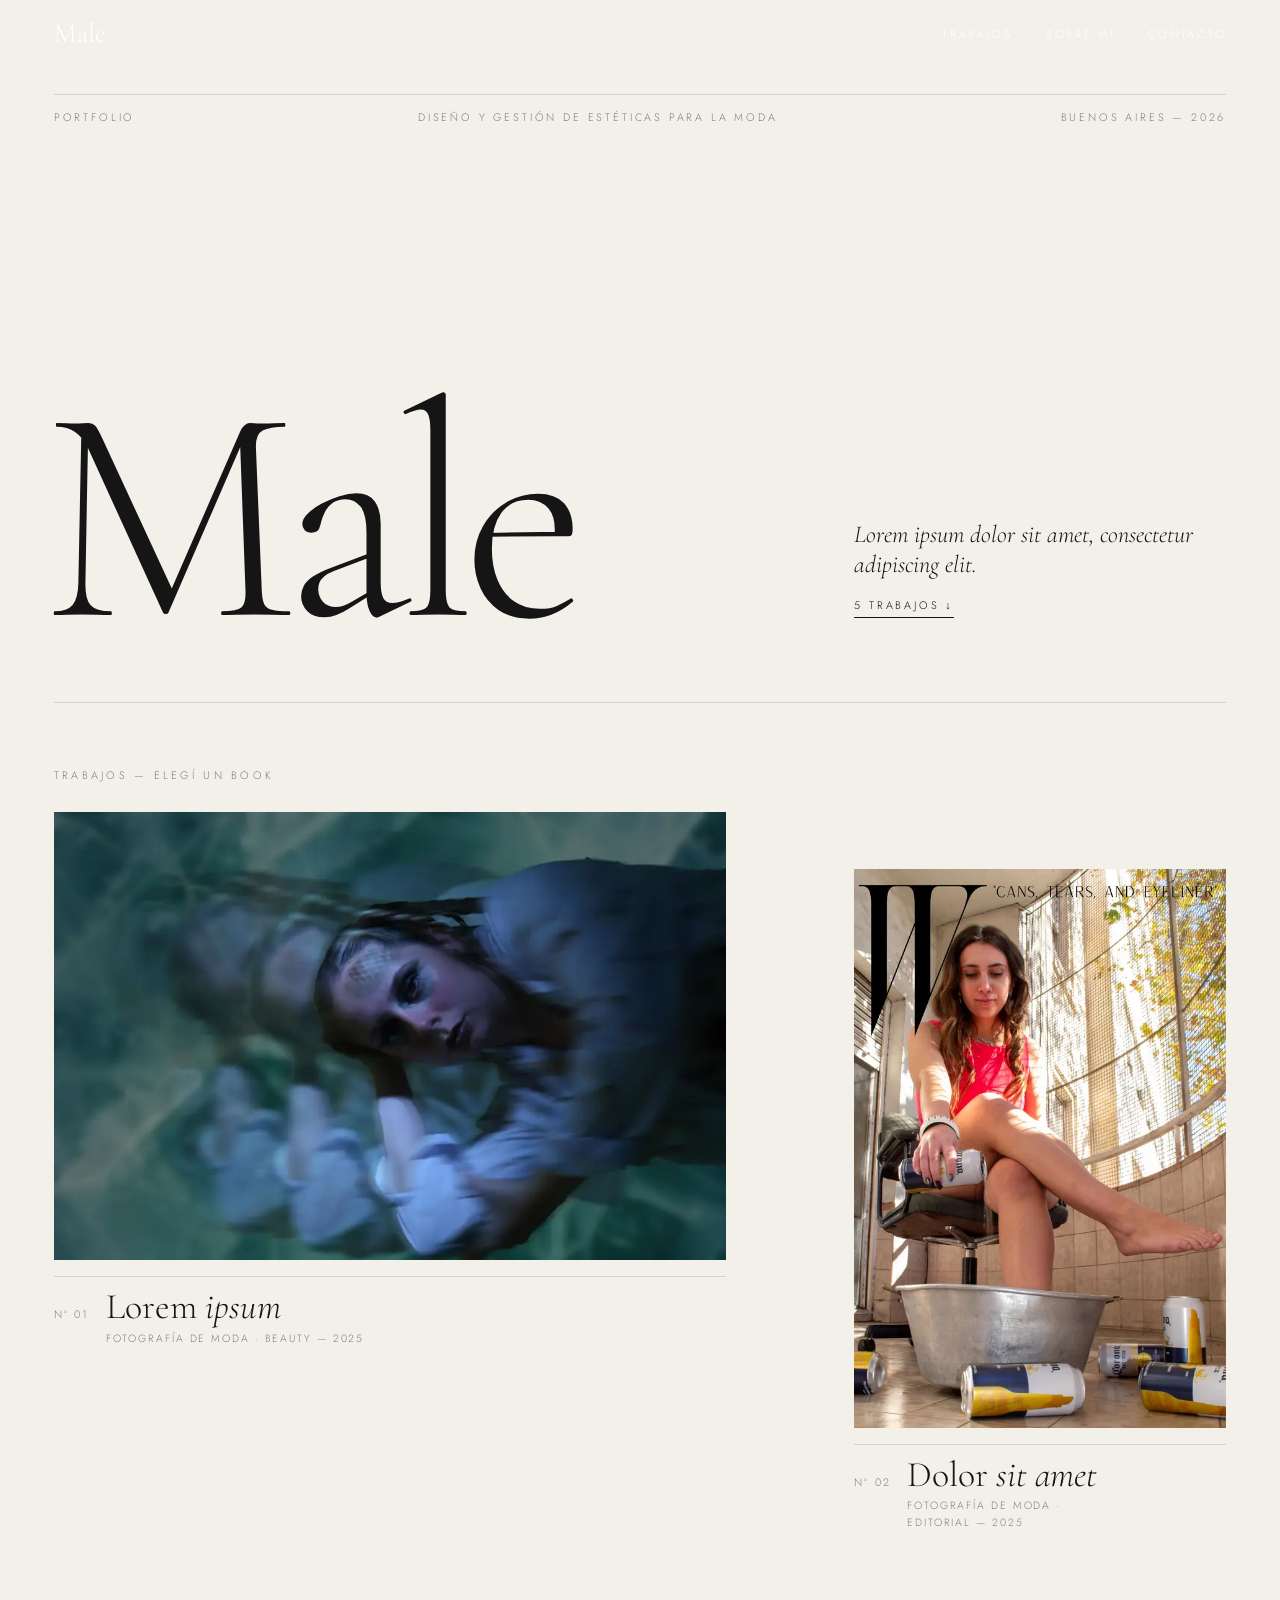
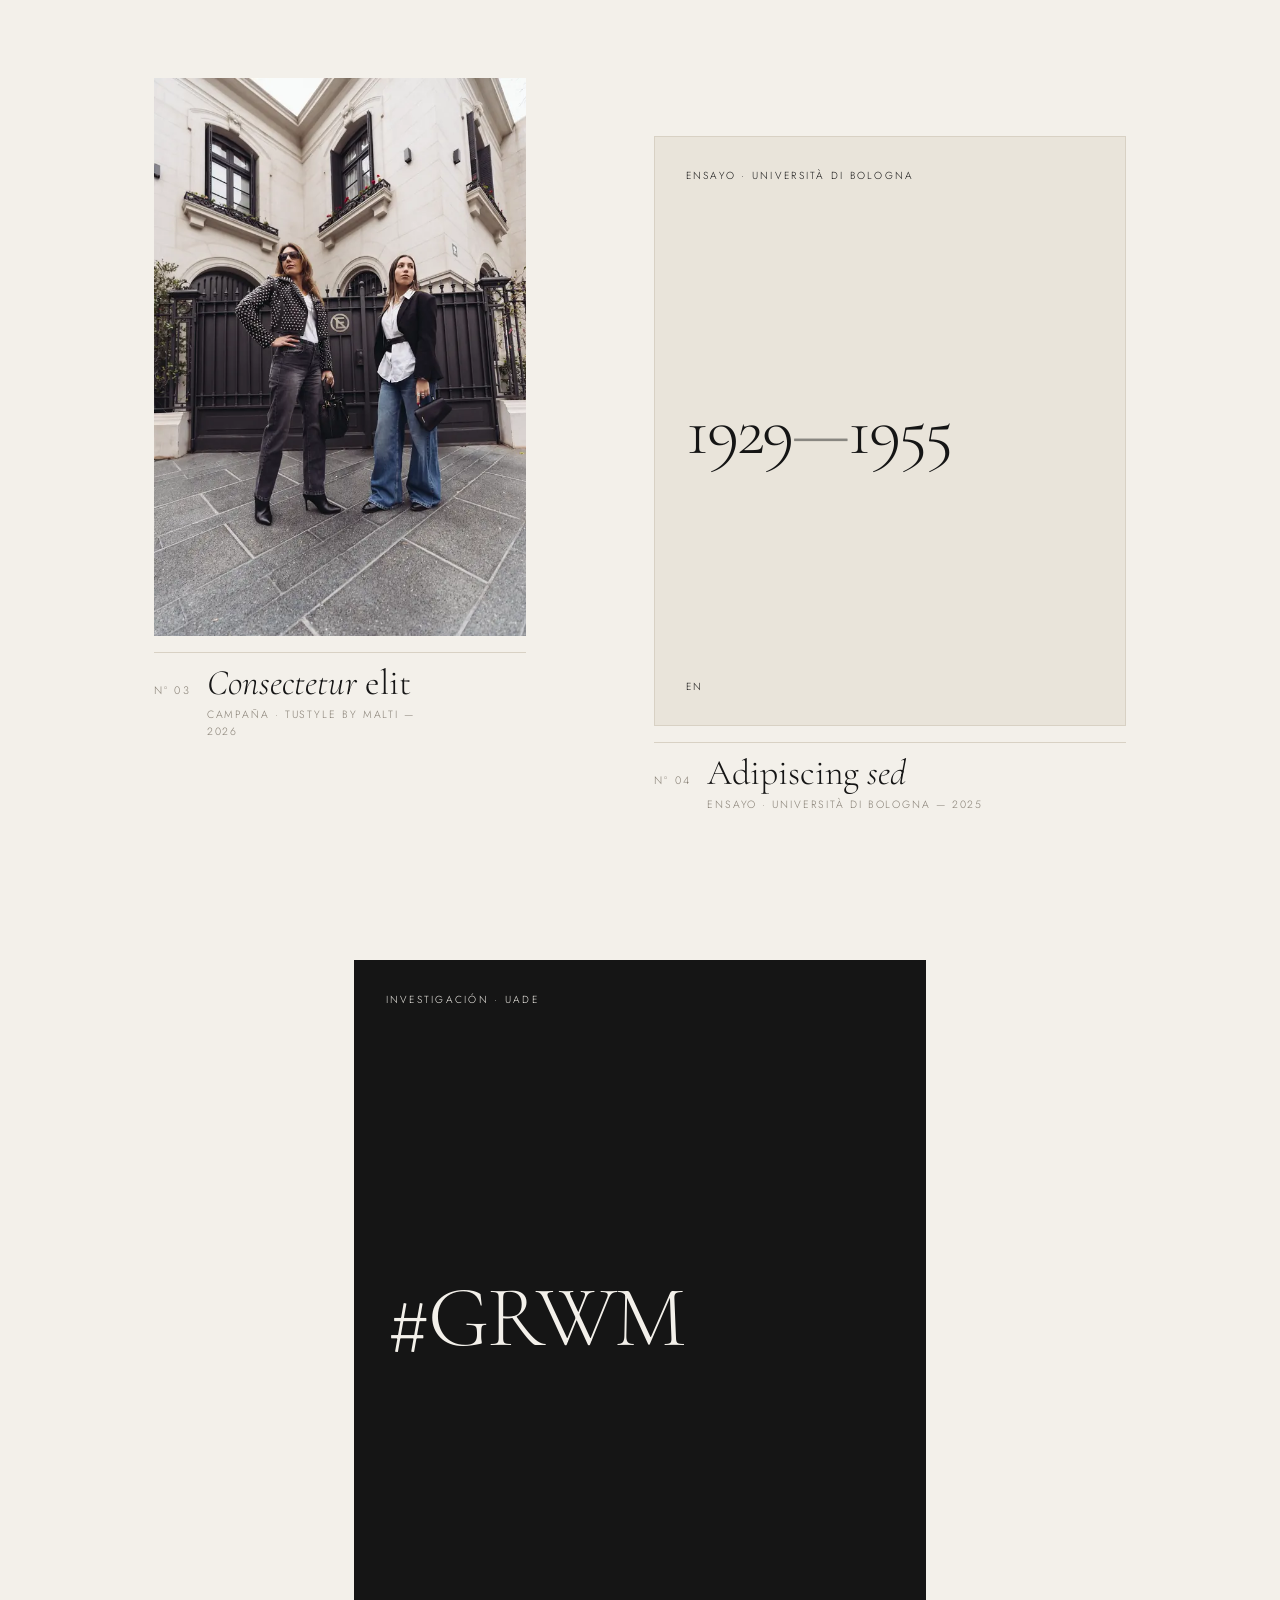
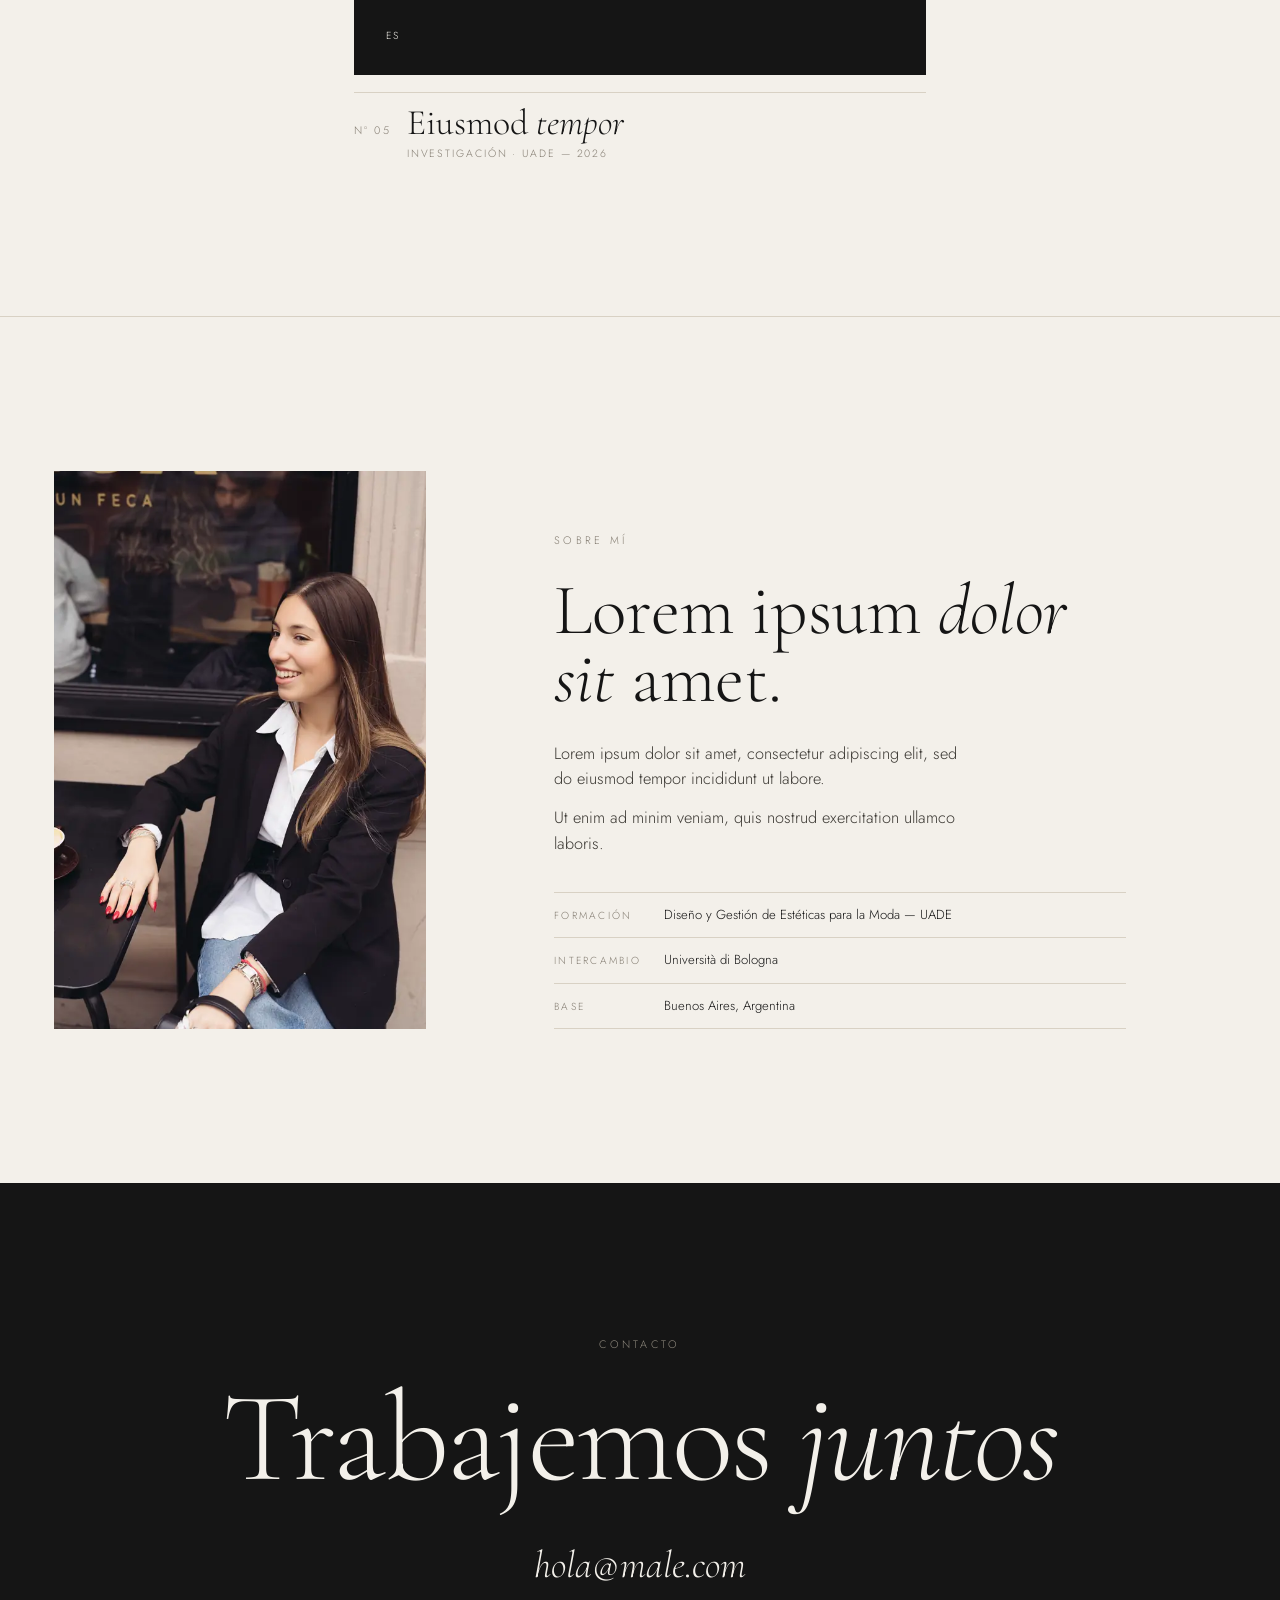
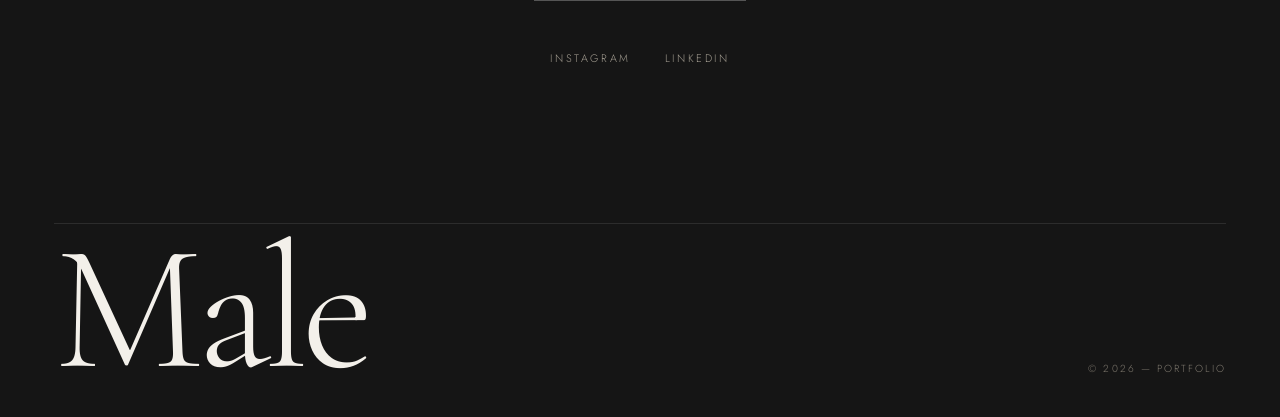
==== commit ee96d0fc: "Portfolio en books: portada por trabajo + pagina por book" ====
--- a/index.html
+++ b/index.html
@@ -6,301 +6,43 @@
 <title>Male — Portfolio</title>
 <meta name="description" content="Male — portfolio de diseño y gestión de estéticas para la moda. Fotografía de moda, campañas y escritos.">
 <meta property="og:title" content="Male — Portfolio">
-<meta property="og:description" content="Fotografía de moda, campañas y escritos.">
+<meta property="og:description" content="Male — portfolio de diseño y gestión de estéticas para la moda. Fotografía de moda, campañas y escritos.">
 <meta property="og:image" content="fotos/alien/01-portada-l.webp">
 <meta name="theme-color" content="#f3f0ea">
 <link rel="icon" href="data:image/svg+xml,%3Csvg xmlns='http://www.w3.org/2000/svg' viewBox='0 0 64 64'%3E%3Crect width='64' height='64' fill='%23151515'/%3E%3Ctext x='50%25' y='58%25' text-anchor='middle' dominant-baseline='middle' font-family='Georgia,serif' font-size='44' fill='%23f3f0ea'%3EM%3C/text%3E%3C/svg%3E">
 <link rel="preconnect" href="https://fonts.googleapis.com">
 <link rel="preconnect" href="https://fonts.gstatic.com" crossorigin>
 <link href="https://fonts.googleapis.com/css2?family=Cormorant+Garamond:ital,wght@0,300;0,400;1,300;1,400&family=Jost:wght@300;400&display=swap" rel="stylesheet">
-<style>
-:root{
-  --paper:#f3f0ea;--paper2:#e9e4da;--cream:#f7f4ee;--ink:#151515;--muted:#857e73;--line:#d8d1c4;
-  --night:#0b0e14;--night-ink:#e7e3db;--night-muted:#8b93a3;--night-line:#232a36;
-  --serif:'Cormorant Garamond',Georgia,'Times New Roman',serif;
-  --sans:'Jost','Helvetica Neue',Helvetica,Arial,sans-serif;
-  --pad:clamp(20px,4.2vw,72px);--gut:clamp(14px,2.2vw,36px);
-}
-*{margin:0;padding:0;box-sizing:border-box}
-html{scroll-behavior:smooth;-webkit-text-size-adjust:100%}
-body{background:var(--paper);color:var(--ink);font-family:var(--sans);font-weight:300;line-height:1.55;-webkit-font-smoothing:antialiased;overflow-x:hidden}
-img{display:block;width:100%;height:auto}
-a{color:inherit;text-decoration:none}
-button{font:inherit;color:inherit;background:none;border:0;cursor:pointer}
-::selection{background:var(--ink);color:var(--paper)}
-:focus-visible{outline:1px solid currentColor;outline-offset:4px}
-
-/* progreso + nav */
-.prog{position:fixed;top:0;left:0;height:2px;width:100%;background:#fff;transform-origin:0 50%;transform:scaleX(0);z-index:120;mix-blend-mode:difference}
-nav{position:fixed;inset:0 0 auto 0;z-index:110;display:flex;justify-content:space-between;align-items:center;padding:20px var(--pad);color:#fff;mix-blend-mode:difference}
-nav .brand{font-family:var(--serif);font-size:1.7rem;letter-spacing:0;line-height:1;text-transform:none}
-nav ul{display:flex;gap:clamp(18px,2.6vw,40px);list-style:none}
-nav a{font-size:.7rem;letter-spacing:.24em;text-transform:uppercase}
-nav a:hover{opacity:.55}
-.menu-btn{display:none;font-size:.7rem;letter-spacing:.24em;text-transform:uppercase}
-
-/* hero */
-.hero{min-height:100svh;padding:calc(76px + 2vh) var(--pad) var(--pad);display:grid;grid-template-columns:repeat(12,minmax(0,1fr));column-gap:var(--gut);align-content:space-between;row-gap:4vh}
-.hero-top{grid-column:1/-1;display:flex;justify-content:space-between;gap:20px;font-size:.68rem;letter-spacing:.26em;text-transform:uppercase;color:var(--muted);border-top:1px solid var(--line);padding-top:14px}
-.mast{grid-column:1 / span 8;font-family:var(--serif);font-weight:300;font-size:clamp(6.5rem,22vw,24rem);line-height:.78;white-space:nowrap;letter-spacing:-.045em;margin-left:-.04em}
-.hero-side{grid-column:9 / span 4;align-self:end;display:flex;flex-direction:column;gap:18px;padding-bottom:1.4vw}
-.hero-side p{font-family:var(--serif);font-size:clamp(1.25rem,1.9vw,1.75rem);line-height:1.2;font-style:italic}
-.hero-side a{font-size:.68rem;letter-spacing:.26em;text-transform:uppercase;border-bottom:1px solid var(--ink);align-self:flex-start;padding-bottom:3px}
-.hero-frames{grid-column:1/-1;display:grid;grid-template-columns:repeat(12,minmax(0,1fr));gap:var(--gut);align-items:end}
-.hf{position:relative;overflow:hidden;display:block}
-.hf img{transition:transform 1.4s cubic-bezier(.2,.7,.2,1)}
-.hf:hover img{transform:scale(1.04)}
-.hf span{position:absolute;left:12px;bottom:10px;color:#fff;font-size:.66rem;letter-spacing:.24em;mix-blend-mode:difference}
-.hf-a{grid-column:1 / span 6}.hf-b{grid-column:7 / span 3}.hf-c{grid-column:10 / span 3;margin-bottom:6vw}
-
-/* índice */
-.index{padding:clamp(80px,12vw,180px) var(--pad) clamp(60px,8vw,120px)}
-.kicker,.ch-kicker{font-size:.68rem;letter-spacing:.3em;text-transform:uppercase;color:var(--muted);margin-bottom:28px}
-.index ol{list-style:none;border-top:1px solid var(--line)}
-.index li a{display:grid;grid-template-columns:70px 1fr 300px 70px;align-items:baseline;gap:20px;padding:22px 0;border-bottom:1px solid var(--line);transition:padding .5s cubic-bezier(.2,.7,.2,1),color .3s}
-.ix-no,.ix-y{font-size:.75rem;letter-spacing:.18em;color:var(--muted);font-variant-numeric:tabular-nums}
-.ix-y{text-align:right}
-.ix-t{font-family:var(--serif);font-size:clamp(2rem,5.2vw,4.6rem);line-height:1;font-weight:300}
-.ix-c{font-size:.72rem;letter-spacing:.16em;text-transform:uppercase;color:var(--muted)}
-.index li a:hover{padding-left:18px}
-.index ol:hover li a{color:#b9b2a6}.index ol li a:hover{color:var(--ink)}
-.ix-prev{position:fixed;left:0;top:0;width:clamp(180px,17vw,260px);pointer-events:none;z-index:90;opacity:0;transform:translate(-50%,-50%) scale(.92);transition:opacity .35s,transform .35s}
-.ix-prev.on{opacity:1;transform:translate(-50%,-50%) scale(1)}
-
-/* capítulos */
-.ch{padding:clamp(70px,10vw,160px) var(--pad);position:relative}
-.ch.dark{background:var(--night);color:var(--night-ink)}
-.ch.cream{background:var(--cream)}
-.ch.paper{background:var(--paper2)}
-.ch-head{display:grid;grid-template-columns:repeat(12,minmax(0,1fr));column-gap:var(--gut);row-gap:18px;border-top:1px solid var(--line);padding-top:22px;margin-bottom:clamp(40px,6vw,96px);scroll-margin-top:40px}
-.dark .ch-head{border-color:var(--night-line)}
-.ch-no{grid-column:1 / span 3;font-family:var(--serif);font-size:clamp(4rem,9vw,8.5rem);line-height:.8;font-weight:300;display:flex;gap:.12em}
-.ch-no span{font-size:.22em;line-height:1;padding-top:.2em;letter-spacing:.1em}
-.ch-meta{grid-column:1 / span 3;grid-row:2;display:flex;flex-direction:column;gap:2px;font-size:.68rem;letter-spacing:.2em;text-transform:uppercase;color:var(--muted)}
-.dark .ch-meta,.dark .micro,.dark .look{color:var(--night-muted)}
-.ch-title{grid-column:5 / span 8;grid-row:1;font-family:var(--serif);font-weight:300;font-size:clamp(2.8rem,7.4vw,7.4rem);line-height:.92;letter-spacing:-.015em}
-.ch-title em,.ix-t em,.doc-title em{font-style:italic}
-.ch-line{grid-column:5 / span 5;grid-row:2;font-family:var(--serif);font-style:italic;font-size:clamp(1.1rem,1.6vw,1.45rem);line-height:1.3;color:inherit;opacity:.8}
-
-.row{display:grid;grid-template-columns:repeat(12,minmax(0,1fr));column-gap:var(--gut);row-gap:var(--gut);margin-top:var(--gut);align-items:start}
-.f{position:relative;overflow:hidden;cursor:zoom-in;background:rgba(127,127,127,.08)}
-.f img{transition:transform 1.4s cubic-bezier(.2,.7,.2,1),opacity .6s}
-.f:hover img{transform:scale(1.035)}
-.drop{margin-top:clamp(40px,9vw,170px)}.drop-s{margin-top:clamp(24px,4.5vw,80px)}.end{align-self:end}
-.bleed{margin:var(--gut) calc(var(--pad) * -1) 0;width:auto}
-.micro{font-family:var(--serif);font-style:italic;font-size:clamp(1.25rem,2.1vw,1.9rem);line-height:1.2;color:var(--muted);padding:clamp(30px,6vw,90px) 0}
-.look{font-size:.66rem;letter-spacing:.3em;text-transform:uppercase;color:var(--muted);border-top:1px solid var(--line);padding-top:12px;margin-top:clamp(40px,7vw,110px)}
-
-/* hoja de contactos */
-.cs{margin-top:clamp(70px,10vw,150px);background:#1a1a1a;color:#d9d4ca;padding:clamp(16px,2.4vw,32px)}
-.cs-head{display:flex;justify-content:space-between;font-size:.66rem;letter-spacing:.3em;text-transform:uppercase;margin-bottom:18px;color:#9c968b}
-.cs-grid{display:grid;grid-template-columns:repeat(auto-fill,minmax(112px,1fr));gap:12px 8px}
-.cs-i{display:flex;flex-direction:column;gap:5px;cursor:zoom-in}
-.cs-i img{aspect-ratio:2/3;object-fit:cover;opacity:.82;transition:opacity .3s,transform .3s}
-.cs-i:hover img{opacity:1;transform:translateY(-2px)}
-.cs-i span{font-size:.6rem;letter-spacing:.18em;color:#8d877c;font-variant-numeric:tabular-nums;text-align:left}
-.cs-i span::before{content:'NPH '}
-
-/* escritos */
-.docs{display:grid;grid-template-columns:1fr 1fr;gap:var(--gut)}
-.doc{background:var(--paper);border:1px solid var(--line);padding:clamp(22px,3vw,44px);display:flex;flex-direction:column;gap:clamp(18px,2.4vw,30px);min-height:clamp(420px,46vw,640px);scroll-margin-top:60px;transition:transform .6s cubic-bezier(.2,.7,.2,1)}
-.doc:hover{transform:translateY(-6px)}
-.doc-b{background:var(--ink);color:var(--paper);border-color:var(--ink);margin-top:clamp(0px,8vw,140px)}
-.doc-top,.doc-foot{display:flex;justify-content:space-between;gap:12px;font-size:.64rem;letter-spacing:.22em;text-transform:uppercase;opacity:.65}
-.doc-big{font-family:var(--serif);font-weight:300;font-size:clamp(3.6rem,9.5vw,9rem);line-height:.85;letter-spacing:-.03em;margin-top:auto}
-.doc-big i{font-style:italic;opacity:.45}
-.doc-title{font-family:var(--serif);font-weight:300;font-size:clamp(1.8rem,3.2vw,2.8rem);line-height:1}
-.doc-line{font-family:var(--serif);font-style:italic;font-size:1.15rem;opacity:.75;max-width:30ch}
-.doc-foot{border-top:1px solid currentColor;padding-top:12px;opacity:.45}
-
-/* sobre mí */
-.about{padding:clamp(80px,12vw,180px) var(--pad);display:grid;grid-template-columns:repeat(12,minmax(0,1fr));column-gap:var(--gut);row-gap:40px;align-items:end}
-.about .f{grid-column:1 / span 4}
-.about-txt{grid-column:6 / span 6}
-.about h2{font-family:var(--serif);font-weight:300;font-size:clamp(2.4rem,5.6vw,5.4rem);line-height:.95;margin-bottom:28px}
-.about h2 em{font-style:italic}
-.about p{font-size:1.02rem;max-width:46ch;color:#3b3833;margin-bottom:14px}
-.facts{margin-top:36px;border-top:1px solid var(--line);display:grid;grid-template-columns:110px 1fr;font-size:.82rem}
-.facts dt,.facts dd{padding:12px 0;border-bottom:1px solid var(--line)}
-.facts dt{font-size:.64rem;letter-spacing:.22em;text-transform:uppercase;color:var(--muted);padding-top:15px}
-
-/* contacto + pie */
-.contact{padding:clamp(80px,12vw,180px) var(--pad) 40px;background:var(--ink);color:var(--paper);text-align:center}
-.contact .kicker{color:#8f897e}
-.contact h2{font-family:var(--serif);font-weight:300;font-size:clamp(3rem,10vw,9.5rem);line-height:.9;letter-spacing:-.02em}
-.contact h2 em{font-style:italic}
-.contact .mail{display:inline-block;margin-top:40px;font-family:var(--serif);font-style:italic;font-size:clamp(1.4rem,3vw,2.4rem);border-bottom:1px solid #555;padding-bottom:4px;transition:border-color .3s}
-.contact .mail:hover{border-color:var(--paper)}
-.socials{display:flex;justify-content:center;gap:34px;list-style:none;margin-top:44px}
-.socials a{font-size:.68rem;letter-spacing:.24em;text-transform:uppercase;color:#a29c90}
-.socials a:hover{color:var(--paper)}
-.foot{margin-top:clamp(80px,12vw,180px);display:flex;justify-content:space-between;align-items:end;gap:20px;border-top:1px solid #2c2c2c;padding-top:18px;font-size:.64rem;letter-spacing:.2em;text-transform:uppercase;color:#7d776d;text-align:left}
-.foot b{font-family:var(--serif);font-weight:300;font-size:clamp(4rem,14vw,13rem);line-height:.75;letter-spacing:-.04em;color:var(--paper);text-transform:none}
-
-/* lightbox */
-.lb{position:fixed;inset:0;z-index:200;background:rgba(10,10,10,.97);color:#e9e5dd;display:grid;grid-template-rows:auto 1fr auto;opacity:0;visibility:hidden;transition:opacity .35s,visibility .35s}
-.lb.on{opacity:1;visibility:visible}
-.lb-bar{display:flex;justify-content:space-between;align-items:center;padding:16px var(--pad);font-size:.66rem;letter-spacing:.24em;text-transform:uppercase;color:#9a9489}
-.lb-stage{position:relative;display:flex;align-items:center;justify-content:center;min-height:0;padding:0 clamp(8px,5vw,90px)}
-.lb-stage img{max-width:100%;max-height:calc(100svh - 120px);width:auto;height:auto;object-fit:contain;transition:opacity .25s}
-.lb-nav{position:absolute;top:0;bottom:0;width:30%;display:flex;align-items:center;font-size:1.8rem;font-family:var(--serif);padding:0 2vw;color:#bdb7ac}
-.lb-prev{left:0;justify-content:flex-start;cursor:w-resize}.lb-next{right:0;justify-content:flex-end;cursor:e-resize}
-.lb-close{font-size:.66rem;letter-spacing:.24em;text-transform:uppercase;color:#d8d3ca}
-.lb-cap{padding:12px var(--pad) 18px;font-family:var(--serif);font-style:italic;font-size:1.05rem;color:#a9a397;text-align:center}
-
-/* cursor "Ver" */
-.cur{position:fixed;left:0;top:0;width:74px;height:74px;margin:-37px 0 0 -37px;border-radius:50%;background:var(--paper);color:var(--ink);display:grid;place-items:center;font-size:.6rem;letter-spacing:.24em;text-transform:uppercase;pointer-events:none;z-index:150;transform:scale(0);transition:transform .3s cubic-bezier(.2,.7,.2,1)}
-.cur.on{transform:scale(1)}
-
-/* reveal */
-.js .rv{opacity:0;transform:translateY(34px);transition:opacity 1s cubic-bezier(.2,.7,.2,1),transform 1.1s cubic-bezier(.2,.7,.2,1)}
-.js .rv.in{opacity:1;transform:none}
-@media (prefers-reduced-motion:reduce){html{scroll-behavior:auto}.js .rv{opacity:1;transform:none;transition:none}.f img,.hf img{transition:none}}
-
-/* responsive */
-@media (max-width:1000px){
-  .index li a{grid-template-columns:44px 1fr 60px}.ix-c{display:none}
-  .hero-side{grid-column:1/-1;padding-bottom:0}.mast{grid-column:1/-1}
-}
-@media (max-width:820px){
-  nav{padding:16px 20px}
-  nav ul{display:none;position:fixed;top:54px;right:20px;flex-direction:column;gap:14px;text-align:right}
-  nav ul.open{display:flex}
-  .menu-btn{display:block}
-  .hero{row-gap:28px}
-  .hero-top span:nth-child(2){display:none}
-  .hero-frames{grid-template-columns:repeat(2,minmax(0,1fr));gap:12px}
-  .hf-a{grid-column:1/-1}.hf-b{grid-column:1}.hf-c{grid-column:2;margin-bottom:0;margin-top:14vw}
-  .ch-head{grid-template-columns:1fr}
-  .ch-no,.ch-meta,.ch-title,.ch-line{grid-column:1 !important;grid-row:auto !important}
-  .ch-meta{flex-direction:row;gap:14px}
-  .row{grid-template-columns:repeat(2,minmax(0,1fr));gap:12px}
-  .row>.f{grid-column:auto / span 1 !important;margin-top:0}
-  .row>figure:only-of-type,.row>figure:nth-of-type(3):last-of-type,.row>.f.land{grid-column:1 / -1 !important}
-  .row>.f.drop,.row>.f.drop-s{margin-top:10vw}
-  .row>.f.land.drop,.row>.f.land.drop-s{margin-top:0}
-  .row>.micro,.row>.look{grid-column:1 / -1 !important}
-  .bleed{margin-left:-20px;margin-right:-20px}
-  .docs{grid-template-columns:1fr}.doc-b{margin-top:0}
-  .about .f,.about-txt{grid-column:1/-1}.about .f{max-width:420px}
-  .cs-grid{grid-template-columns:repeat(4,minmax(0,1fr));gap:10px 6px}
-  .foot{flex-direction:column;align-items:flex-start}
-  .cur{display:none}
-}
-</style>
+<link rel="stylesheet" href="assets/style.css">
+<script>document.documentElement.classList.add('js')</script>
 </head>
-<body>
+<body class="home">
 <div class="prog" aria-hidden="true"></div>
 <nav aria-label="Principal">
-  <a class="brand" href="#top">Male</a>
+  <a class="brand" href="index.html">Male</a>
   <ul>
-    <li><a href="#indice">Índice</a></li>
-    <li><a href="#n01">Trabajos</a></li>
-    <li><a href="#sobre-mi">Sobre mí</a></li>
-    <li><a href="#contacto">Contacto</a></li>
+    <li><a href="index.html#trabajos">Trabajos</a></li>
+    <li><a href="index.html#sobre-mi">Sobre mí</a></li>
+    <li><a href="index.html#contacto">Contacto</a></li>
   </ul>
   <button class="menu-btn" aria-expanded="false" aria-label="Abrir menú">Menú</button>
 </nav>
-
 <header class="hero" id="top">
   <div class="hero-top"><span>Portfolio</span><span>Diseño y gestión de estéticas para la moda</span><span>Buenos Aires — 2026</span></div>
   <h1 class="mast">Male</h1>
   <div class="hero-side">
     <p>Lorem ipsum dolor sit amet, consectetur adipiscing elit.</p>
-    <a href="#indice">Ver índice ↓</a>
-  </div>
-  <div class="hero-frames">
-    <a class="hf hf-a" href="#n01"><img class="" src="fotos/alien/01-portada-s.webp" srcset="fotos/alien/01-portada-s.webp 900w, fotos/alien/01-portada-l.webp 2000w" sizes="(max-width: 820px) 100vw, 50vw" width="2000" height="1333" loading="eager" fetchpriority="high" decoding="async" alt=""><span>Nº 01</span></a>
-    <a class="hf hf-b" href="#n02"><img class="" src="fotos/latas/03-s.webp" srcset="fotos/latas/03-s.webp 600w, fotos/latas/03-l.webp 1333w" sizes="(max-width: 820px) 100vw, 25vw" width="1333" height="2000" loading="eager" fetchpriority="high" decoding="async" alt=""><span>Nº 02</span></a>
-    <a class="hf hf-c" href="#n03"><img class="" src="fotos/tustyle/0634-s.webp" srcset="fotos/tustyle/0634-s.webp 600w, fotos/tustyle/0634-l.webp 1333w" sizes="(max-width: 820px) 100vw, 25vw" width="1333" height="2000" loading="eager" fetchpriority="high" decoding="async" alt=""><span>Nº 03</span></a>
+    <a href="#trabajos">5 trabajos ↓</a>
   </div>
 </header>
 
-<section class="index" id="indice" aria-label="Índice">
-  <div class="kicker rv">Índice — 5 trabajos</div>
-  <ol><li class="rv"><a href="#n01" data-prev="fotos/alien/01-portada-s.webp"><span class="ix-no">01</span><span class="ix-t">Lorem <em>ipsum</em></span><span class="ix-c">Fotografía de moda · Beauty</span><span class="ix-y">2025</span></a></li><li class="rv"><a href="#n02" data-prev="fotos/latas/01-portada-s.webp"><span class="ix-no">02</span><span class="ix-t">Dolor <em>sit amet</em></span><span class="ix-c">Fotografía de moda · Editorial</span><span class="ix-y">2025</span></a></li><li class="rv"><a href="#n03" data-prev="fotos/tustyle/0634-s.webp"><span class="ix-no">03</span><span class="ix-t"><em>Consectetur</em> elit</span><span class="ix-c">Campaña · TuStyle by Malti</span><span class="ix-y">2026</span></a></li><li class="rv"><a href="#n04" data-prev=""><span class="ix-no">04</span><span class="ix-t">Adipiscing <em>sed</em></span><span class="ix-c">Ensayo · Università di Bologna</span><span class="ix-y">2025</span></a></li><li class="rv"><a href="#n05" data-prev=""><span class="ix-no">05</span><span class="ix-t">Eiusmod <em>tempor</em></span><span class="ix-c">Investigación · UADE</span><span class="ix-y">2026</span></a></li></ol>
-  <div class="ix-prev" aria-hidden="true"><img alt=""></div>
-</section>
-
-<main>
-
-<section class="ch dark" aria-labelledby="t01">
-  <header class="ch-head rv" id="n01">
-    <div class="ch-no"><span>Nº</span>01</div>
-    <div class="ch-meta"><span>Fotografía de moda · Beauty</span><span>2025</span></div>
-    <h2 class="ch-title" id="t01">Lorem <em>ipsum</em></h2>
-    <p class="ch-line">Lorem ipsum dolor sit amet, consectetur adipiscing.</p>
-  </header>
-  <figure class="f bleed rv" data-g="alien" data-k="01-portada" data-l="fotos/alien/01-portada-l.webp"><img class="" src="fotos/alien/01-portada-s.webp" srcset="fotos/alien/01-portada-s.webp 900w, fotos/alien/01-portada-l.webp 2000w" sizes="(max-width: 820px) 100vw, 100vw" width="2000" height="1333" loading="lazy" decoding="async" alt=""></figure>
-  <div class="row "><figure class="f rv  land" style="grid-column:1 / span 7;" data-g="alien" data-k="02" data-l="fotos/alien/02-l.webp"><img class="" src="fotos/alien/02-s.webp" srcset="fotos/alien/02-s.webp 900w, fotos/alien/02-l.webp 2000w" sizes="(max-width: 820px) 100vw, 58vw" width="2000" height="1333" loading="lazy" decoding="async" alt=""></figure><figure class="f rv drop land" style="grid-column:8 / span 5;" data-g="alien" data-k="03" data-l="fotos/alien/03-l.webp"><img class="" src="fotos/alien/03-s.webp" srcset="fotos/alien/03-s.webp 900w, fotos/alien/03-l.webp 2000w" sizes="(max-width: 820px) 100vw, 42vw" width="2000" height="1333" loading="lazy" decoding="async" alt=""></figure></div>
-  <div class="row "><p class="micro rv" style="grid-column:2 / span 5">— Lorem ipsum dolor, sit amet.</p></div>
-  <div class="row "><figure class="f rv  land" style="grid-column:3 / span 8;" data-g="alien" data-k="04" data-l="fotos/alien/04-l.webp"><img class="" src="fotos/alien/04-s.webp" srcset="fotos/alien/04-s.webp 900w, fotos/alien/04-l.webp 2000w" sizes="(max-width: 820px) 100vw, 67vw" width="2000" height="1333" loading="lazy" decoding="async" alt=""></figure></div>
-  <div class="row "><figure class="f rv  land" style="grid-column:1 / span 6;" data-g="alien" data-k="05" data-l="fotos/alien/05-l.webp"><img class="" src="fotos/alien/05-s.webp" srcset="fotos/alien/05-s.webp 900w, fotos/alien/05-l.webp 2000w" sizes="(max-width: 820px) 100vw, 50vw" width="2000" height="1333" loading="lazy" decoding="async" alt=""></figure><figure class="f rv drop land" style="grid-column:7 / span 6;" data-g="alien" data-k="06" data-l="fotos/alien/06-l.webp"><img class="" src="fotos/alien/06-s.webp" srcset="fotos/alien/06-s.webp 900w, fotos/alien/06-l.webp 2000w" sizes="(max-width: 820px) 100vw, 50vw" width="2000" height="1333" loading="lazy" decoding="async" alt=""></figure></div>
-  <div class="row "><figure class="f rv  land" style="grid-column:2 / span 5;" data-g="alien" data-k="08" data-l="fotos/alien/08-l.webp"><img class="" src="fotos/alien/08-s.webp" srcset="fotos/alien/08-s.webp 900w, fotos/alien/08-l.webp 2000w" sizes="(max-width: 820px) 100vw, 42vw" width="2000" height="1333" loading="lazy" decoding="async" alt=""></figure><figure class="f rv drop-s land" style="grid-column:8 / span 5;" data-g="alien" data-k="11" data-l="fotos/alien/11-l.webp"><img class="" src="fotos/alien/11-s.webp" srcset="fotos/alien/11-s.webp 900w, fotos/alien/11-l.webp 2000w" sizes="(max-width: 820px) 100vw, 42vw" width="2000" height="1333" loading="lazy" decoding="async" alt=""></figure></div>
-  <figure class="f bleed rv" data-g="alien" data-k="07" data-l="fotos/alien/07-l.webp"><img class="" src="fotos/alien/07-s.webp" srcset="fotos/alien/07-s.webp 900w, fotos/alien/07-l.webp 2000w" sizes="(max-width: 820px) 100vw, 100vw" width="2000" height="1320" loading="lazy" decoding="async" alt=""></figure>
-  <div class="row "><p class="micro rv" style="grid-column:7 / span 5">— Consectetur adipiscing elit.</p></div>
-  <div class="row "><figure class="f rv  land" style="grid-column:1 / span 6;" data-g="alien" data-k="09" data-l="fotos/alien/09-l.webp"><img class="" src="fotos/alien/09-s.webp" srcset="fotos/alien/09-s.webp 900w, fotos/alien/09-l.webp 2000w" sizes="(max-width: 820px) 100vw, 50vw" width="2000" height="1333" loading="lazy" decoding="async" alt=""></figure><figure class="f rv drop land" style="grid-column:7 / span 6;" data-g="alien" data-k="10" data-l="fotos/alien/10-l.webp"><img class="" src="fotos/alien/10-s.webp" srcset="fotos/alien/10-s.webp 900w, fotos/alien/10-l.webp 2000w" sizes="(max-width: 820px) 100vw, 50vw" width="2000" height="1333" loading="lazy" decoding="async" alt=""></figure></div>
-</section>
-
-<section class="ch" aria-labelledby="t02">
-  <header class="ch-head rv" id="n02">
-    <div class="ch-no"><span>Nº</span>02</div>
-    <div class="ch-meta"><span>Fotografía de moda · Editorial</span><span>2025</span></div>
-    <h2 class="ch-title" id="t02">Dolor <em>sit amet</em></h2>
-    <p class="ch-line">Sed do eiusmod tempor, incididunt ut labore.</p>
-  </header>
-  <div class="row "><figure class="f rv " style="grid-column:1 / span 6;" data-g="latas" data-k="01-portada" data-l="fotos/latas/01-portada-l.webp"><img class="" src="fotos/latas/01-portada-s.webp" srcset="fotos/latas/01-portada-s.webp 600w, fotos/latas/01-portada-l.webp 1333w" sizes="(max-width: 820px) 100vw, 50vw" width="1333" height="2000" loading="lazy" decoding="async" alt=""></figure><figure class="f rv drop" style="grid-column:8 / span 5;" data-g="latas" data-k="02" data-l="fotos/latas/02-l.webp"><img class="" src="fotos/latas/02-s.webp" srcset="fotos/latas/02-s.webp 745w, fotos/latas/02-l.webp 1655w" sizes="(max-width: 820px) 100vw, 42vw" width="1655" height="2000" loading="lazy" decoding="async" alt=""></figure></div>
-  <div class="row "><p class="micro rv" style="grid-column:8 / span 5">— Consectetur adipiscing elit, sed do.</p></div>
-  <div class="row "><figure class="f rv " style="grid-column:1 / span 4;" data-g="latas" data-k="03" data-l="fotos/latas/03-l.webp"><img class="" src="fotos/latas/03-s.webp" srcset="fotos/latas/03-s.webp 600w, fotos/latas/03-l.webp 1333w" sizes="(max-width: 820px) 100vw, 33vw" width="1333" height="2000" loading="lazy" decoding="async" alt=""></figure><figure class="f rv drop-s" style="grid-column:5 / span 4;" data-g="latas" data-k="05" data-l="fotos/latas/05-l.webp"><img class="" src="fotos/latas/05-s.webp" srcset="fotos/latas/05-s.webp 600w, fotos/latas/05-l.webp 1333w" sizes="(max-width: 820px) 100vw, 33vw" width="1333" height="2000" loading="lazy" decoding="async" alt=""></figure><figure class="f rv " style="grid-column:9 / span 4;" data-g="latas" data-k="06" data-l="fotos/latas/06-l.webp"><img class="" src="fotos/latas/06-s.webp" srcset="fotos/latas/06-s.webp 600w, fotos/latas/06-l.webp 1333w" sizes="(max-width: 820px) 100vw, 33vw" width="1333" height="2000" loading="lazy" decoding="async" alt=""></figure></div>
-  <div class="row "><figure class="f rv " style="grid-column:2 / span 6;" data-g="latas" data-k="04" data-l="fotos/latas/04-l.webp"><img class="" src="fotos/latas/04-s.webp" srcset="fotos/latas/04-s.webp 900w, fotos/latas/04-l.webp 2000w" sizes="(max-width: 820px) 100vw, 50vw" width="2000" height="1974" loading="lazy" decoding="async" alt=""></figure><figure class="f rv drop" style="grid-column:9 / span 4;" data-g="latas" data-k="07" data-l="fotos/latas/07-l.webp"><img class="" src="fotos/latas/07-s.webp" srcset="fotos/latas/07-s.webp 600w, fotos/latas/07-l.webp 1333w" sizes="(max-width: 820px) 100vw, 33vw" width="1333" height="2000" loading="lazy" decoding="async" alt=""></figure></div>
-  <div class="row "><figure class="f rv " style="grid-column:4 / span 6;" data-g="latas" data-k="08" data-l="fotos/latas/08-l.webp"><img class="" src="fotos/latas/08-s.webp" srcset="fotos/latas/08-s.webp 900w, fotos/latas/08-l.webp 2000w" sizes="(max-width: 820px) 100vw, 50vw" width="2000" height="2000" loading="lazy" decoding="async" alt=""></figure></div>
-</section>
-
-<section class="ch cream" aria-labelledby="t03">
-  <header class="ch-head rv" id="n03">
-    <div class="ch-no"><span>Nº</span>03</div>
-    <div class="ch-meta"><span>Campaña · TuStyle by Malti</span><span>2026</span></div>
-    <h2 class="ch-title" id="t03"><em>Consectetur</em> elit</h2>
-    <p class="ch-line">Ut enim ad minim veniam, quis nostrud.</p>
-  </header>
-  <div class="row "><p class="look rv" style="grid-column:1 / span 12">Look 01</p><figure class="f rv " style="grid-column:1 / span 5;" data-g="tustyle" data-k="0011" data-l="fotos/tustyle/0011-l.webp"><img class="" src="fotos/tustyle/0011-s.webp" srcset="fotos/tustyle/0011-s.webp 600w, fotos/tustyle/0011-l.webp 1333w" sizes="(max-width: 820px) 100vw, 42vw" width="1333" height="2000" loading="lazy" decoding="async" alt=""></figure><figure class="f rv drop" style="grid-column:6 / span 4;" data-g="tustyle" data-k="0067" data-l="fotos/tustyle/0067-l.webp"><img class="" src="fotos/tustyle/0067-s.webp" srcset="fotos/tustyle/0067-s.webp 600w, fotos/tustyle/0067-l.webp 1333w" sizes="(max-width: 820px) 100vw, 33vw" width="1333" height="2000" loading="lazy" decoding="async" alt=""></figure><figure class="f rv end" style="grid-column:10 / span 3;" data-g="tustyle" data-k="0025" data-l="fotos/tustyle/0025-l.webp"><img class="" src="fotos/tustyle/0025-s.webp" srcset="fotos/tustyle/0025-s.webp 600w, fotos/tustyle/0025-l.webp 1333w" sizes="(max-width: 820px) 100vw, 25vw" width="1333" height="2000" loading="lazy" decoding="async" alt=""></figure></div>
-  <div class="row "><p class="look rv" style="grid-column:1 / span 12">Look 02</p><figure class="f rv end land" style="grid-column:1 / span 8;" data-g="tustyle" data-k="0275" data-l="fotos/tustyle/0275-l.webp"><img class="" src="fotos/tustyle/0275-s.webp" srcset="fotos/tustyle/0275-s.webp 900w, fotos/tustyle/0275-l.webp 2000w" sizes="(max-width: 820px) 100vw, 67vw" width="2000" height="1333" loading="lazy" decoding="async" alt=""></figure><figure class="f rv " style="grid-column:9 / span 4;" data-g="tustyle" data-k="0155" data-l="fotos/tustyle/0155-l.webp"><img class="" src="fotos/tustyle/0155-s.webp" srcset="fotos/tustyle/0155-s.webp 600w, fotos/tustyle/0155-l.webp 1333w" sizes="(max-width: 820px) 100vw, 33vw" width="1333" height="2000" loading="lazy" decoding="async" alt=""></figure></div>
-  <div class="row "><p class="micro rv" style="grid-column:2 / span 5">— Quis nostrud exercitation ullamco.</p></div>
-  <div class="row "><p class="look rv" style="grid-column:1 / span 12">Look 03</p><figure class="f rv  land" style="grid-column:1 / span 12;" data-g="tustyle" data-k="0600" data-l="fotos/tustyle/0600-l.webp"><img class="" src="fotos/tustyle/0600-s.webp" srcset="fotos/tustyle/0600-s.webp 900w, fotos/tustyle/0600-l.webp 2000w" sizes="(max-width: 820px) 100vw, 100vw" width="2000" height="1333" loading="lazy" decoding="async" alt=""></figure></div>
-  <div class="row "><figure class="f rv " style="grid-column:1 / span 4;" data-g="tustyle" data-k="0634" data-l="fotos/tustyle/0634-l.webp"><img class="" src="fotos/tustyle/0634-s.webp" srcset="fotos/tustyle/0634-s.webp 600w, fotos/tustyle/0634-l.webp 1333w" sizes="(max-width: 820px) 100vw, 33vw" width="1333" height="2000" loading="lazy" decoding="async" alt=""></figure><figure class="f rv drop" style="grid-column:5 / span 4;" data-g="tustyle" data-k="0437" data-l="fotos/tustyle/0437-l.webp"><img class="" src="fotos/tustyle/0437-s.webp" srcset="fotos/tustyle/0437-s.webp 600w, fotos/tustyle/0437-l.webp 1333w" sizes="(max-width: 820px) 100vw, 33vw" width="1333" height="2000" loading="lazy" decoding="async" alt=""></figure><figure class="f rv " style="grid-column:9 / span 4;" data-g="tustyle" data-k="0372" data-l="fotos/tustyle/0372-l.webp"><img class="" src="fotos/tustyle/0372-s.webp" srcset="fotos/tustyle/0372-s.webp 600w, fotos/tustyle/0372-l.webp 1333w" sizes="(max-width: 820px) 100vw, 33vw" width="1333" height="2000" loading="lazy" decoding="async" alt=""></figure></div>
-  <div class="row "><p class="look rv" style="grid-column:1 / span 12">Look 04</p><figure class="f rv " style="grid-column:1 / span 5;" data-g="tustyle" data-k="0739" data-l="fotos/tustyle/0739-l.webp"><img class="" src="fotos/tustyle/0739-s.webp" srcset="fotos/tustyle/0739-s.webp 600w, fotos/tustyle/0739-l.webp 1333w" sizes="(max-width: 820px) 100vw, 42vw" width="1333" height="2000" loading="lazy" decoding="async" alt=""></figure><figure class="f rv drop" style="grid-column:6 / span 4;" data-g="tustyle" data-k="0871" data-l="fotos/tustyle/0871-l.webp"><img class="" src="fotos/tustyle/0871-s.webp" srcset="fotos/tustyle/0871-s.webp 600w, fotos/tustyle/0871-l.webp 1333w" sizes="(max-width: 820px) 100vw, 33vw" width="1333" height="2000" loading="lazy" decoding="async" alt=""></figure><figure class="f rv end" style="grid-column:10 / span 3;" data-g="tustyle" data-k="0765" data-l="fotos/tustyle/0765-l.webp"><img class="" src="fotos/tustyle/0765-s.webp" srcset="fotos/tustyle/0765-s.webp 600w, fotos/tustyle/0765-l.webp 1333w" sizes="(max-width: 820px) 100vw, 25vw" width="1333" height="2000" loading="lazy" decoding="async" alt=""></figure></div>
-  <div class="row "><p class="micro rv" style="grid-column:7 / span 5">— Laboris nisi ut aliquip ex ea.</p></div>
-  <div class="row "><p class="look rv" style="grid-column:1 / span 12">Look 05</p><figure class="f rv " style="grid-column:2 / span 4;" data-g="tustyle" data-k="1017" data-l="fotos/tustyle/1017-l.webp"><img class="" src="fotos/tustyle/1017-s.webp" srcset="fotos/tustyle/1017-s.webp 600w, fotos/tustyle/1017-l.webp 1333w" sizes="(max-width: 820px) 100vw, 33vw" width="1333" height="2000" loading="lazy" decoding="async" alt=""></figure><figure class="f rv drop" style="grid-column:7 / span 4;" data-g="tustyle" data-k="1047" data-l="fotos/tustyle/1047-l.webp"><img class="" src="fotos/tustyle/1047-s.webp" srcset="fotos/tustyle/1047-s.webp 600w, fotos/tustyle/1047-l.webp 1333w" sizes="(max-width: 820px) 100vw, 33vw" width="1333" height="2000" loading="lazy" decoding="async" alt=""></figure></div>
-  <div class="row "><p class="look rv" style="grid-column:1 / span 12">Look 06</p><figure class="f rv " style="grid-column:1 / span 4;" data-g="tustyle" data-k="1124" data-l="fotos/tustyle/1124-l.webp"><img class="" src="fotos/tustyle/1124-s.webp" srcset="fotos/tustyle/1124-s.webp 600w, fotos/tustyle/1124-l.webp 1333w" sizes="(max-width: 820px) 100vw, 33vw" width="1333" height="2000" loading="lazy" decoding="async" alt=""></figure><figure class="f rv drop-s" style="grid-column:5 / span 4;" data-g="tustyle" data-k="1140" data-l="fotos/tustyle/1140-l.webp"><img class="" src="fotos/tustyle/1140-s.webp" srcset="fotos/tustyle/1140-s.webp 600w, fotos/tustyle/1140-l.webp 1333w" sizes="(max-width: 820px) 100vw, 33vw" width="1333" height="2000" loading="lazy" decoding="async" alt=""></figure><figure class="f rv " style="grid-column:9 / span 4;" data-g="tustyle" data-k="1115" data-l="fotos/tustyle/1115-l.webp"><img class="" src="fotos/tustyle/1115-s.webp" srcset="fotos/tustyle/1115-s.webp 600w, fotos/tustyle/1115-l.webp 1333w" sizes="(max-width: 820px) 100vw, 33vw" width="1333" height="2000" loading="lazy" decoding="async" alt=""></figure></div>
-  <div class="cs rv">
-    <div class="cs-head"><span>Hoja de contactos</span><span>57 tomas</span></div>
-    <div class="cs-grid"><button class="cs-i" data-g="tustyle" data-k="0001" data-l="fotos/tustyle/0001-l.webp" aria-label="Ver toma 0001"><img src="fotos/tustyle/0001-s.webp" width="600" height="900" loading="lazy" decoding="async" alt=""><span>0001</span></button><button class="cs-i" data-g="tustyle" data-k="0011" data-l="fotos/tustyle/0011-l.webp" aria-label="Ver toma 0011"><img src="fotos/tustyle/0011-s.webp" width="600" height="900" loading="lazy" decoding="async" alt=""><span>0011</span></button><button class="cs-i" data-g="tustyle" data-k="0017" data-l="fotos/tustyle/0017-l.webp" aria-label="Ver toma 0017"><img src="fotos/tustyle/0017-s.webp" width="600" height="900" loading="lazy" decoding="async" alt=""><span>0017</span></button><button class="cs-i" data-g="tustyle" data-k="0025" data-l="fotos/tustyle/0025-l.webp" aria-label="Ver toma 0025"><img src="fotos/tustyle/0025-s.webp" width="600" height="900" loading="lazy" decoding="async" alt=""><span>0025</span></button><button class="cs-i" data-g="tustyle" data-k="0029" data-l="fotos/tustyle/0029-l.webp" aria-label="Ver toma 0029"><img src="fotos/tustyle/0029-s.webp" width="600" height="900" loading="lazy" decoding="async" alt=""><span>0029</span></button><button class="cs-i" data-g="tustyle" data-k="0059" data-l="fotos/tustyle/0059-l.webp" aria-label="Ver toma 0059"><img src="fotos/tustyle/0059-s.webp" width="600" height="900" loading="lazy" decoding="async" alt=""><span>0059</span></button><button class="cs-i" data-g="tustyle" data-k="0067" data-l="fotos/tustyle/0067-l.webp" aria-label="Ver toma 0067"><img src="fotos/tustyle/0067-s.webp" width="600" height="900" loading="lazy" decoding="async" alt=""><span>0067</span></button><button class="cs-i" data-g="tustyle" data-k="0084" data-l="fotos/tustyle/0084-l.webp" aria-label="Ver toma 0084"><img src="fotos/tustyle/0084-s.webp" width="600" height="900" loading="lazy" decoding="async" alt=""><span>0084</span></button><button class="cs-i" data-g="tustyle" data-k="0098" data-l="fotos/tustyle/0098-l.webp" aria-label="Ver toma 0098"><img src="fotos/tustyle/0098-s.webp" width="600" height="900" loading="lazy" decoding="async" alt=""><span>0098</span></button><button class="cs-i" data-g="tustyle" data-k="0116" data-l="fotos/tustyle/0116-l.webp" aria-label="Ver toma 0116"><img src="fotos/tustyle/0116-s.webp" width="600" height="900" loading="lazy" decoding="async" alt=""><span>0116</span></button><button class="cs-i" data-g="tustyle" data-k="0123" data-l="fotos/tustyle/0123-l.webp" aria-label="Ver toma 0123"><img src="fotos/tustyle/0123-s.webp" width="600" height="900" loading="lazy" decoding="async" alt=""><span>0123</span></button><button class="cs-i" data-g="tustyle" data-k="0139" data-l="fotos/tustyle/0139-l.webp" aria-label="Ver toma 0139"><img src="fotos/tustyle/0139-s.webp" width="600" height="900" loading="lazy" decoding="async" alt=""><span>0139</span></button><button class="cs-i" data-g="tustyle" data-k="0155" data-l="fotos/tustyle/0155-l.webp" aria-label="Ver toma 0155"><img src="fotos/tustyle/0155-s.webp" width="600" height="900" loading="lazy" decoding="async" alt=""><span>0155</span></button><button class="cs-i" data-g="tustyle" data-k="0275" data-l="fotos/tustyle/0275-l.webp" aria-label="Ver toma 0275"><img src="fotos/tustyle/0275-s.webp" width="900" height="600" loading="lazy" decoding="async" alt=""><span>0275</span></button><button class="cs-i" data-g="tustyle" data-k="0313" data-l="fotos/tustyle/0313-l.webp" aria-label="Ver toma 0313"><img src="fotos/tustyle/0313-s.webp" width="600" height="900" loading="lazy" decoding="async" alt=""><span>0313</span></button><button class="cs-i" data-g="tustyle" data-k="0321" data-l="fotos/tustyle/0321-l.webp" aria-label="Ver toma 0321"><img src="fotos/tustyle/0321-s.webp" width="600" height="900" loading="lazy" decoding="async" alt=""><span>0321</span></button><button class="cs-i" data-g="tustyle" data-k="0353" data-l="fotos/tustyle/0353-l.webp" aria-label="Ver toma 0353"><img src="fotos/tustyle/0353-s.webp" width="600" height="900" loading="lazy" decoding="async" alt=""><span>0353</span></button><button class="cs-i" data-g="tustyle" data-k="0371" data-l="fotos/tustyle/0371-l.webp" aria-label="Ver toma 0371"><img src="fotos/tustyle/0371-s.webp" width="600" height="900" loading="lazy" decoding="async" alt=""><span>0371</span></button><button class="cs-i" data-g="tustyle" data-k="0372" data-l="fotos/tustyle/0372-l.webp" aria-label="Ver toma 0372"><img src="fotos/tustyle/0372-s.webp" width="600" height="900" loading="lazy" decoding="async" alt=""><span>0372</span></button><button class="cs-i" data-g="tustyle" data-k="0391" data-l="fotos/tustyle/0391-l.webp" aria-label="Ver toma 0391"><img src="fotos/tustyle/0391-s.webp" width="600" height="900" loading="lazy" decoding="async" alt=""><span>0391</span></button><button class="cs-i" data-g="tustyle" data-k="0415" data-l="fotos/tustyle/0415-l.webp" aria-label="Ver toma 0415"><img src="fotos/tustyle/0415-s.webp" width="600" height="900" loading="lazy" decoding="async" alt=""><span>0415</span></button><button class="cs-i" data-g="tustyle" data-k="0437" data-l="fotos/tustyle/0437-l.webp" aria-label="Ver toma 0437"><img src="fotos/tustyle/0437-s.webp" width="600" height="900" loading="lazy" decoding="async" alt=""><span>0437</span></button><button class="cs-i" data-g="tustyle" data-k="0441" data-l="fotos/tustyle/0441-l.webp" aria-label="Ver toma 0441"><img src="fotos/tustyle/0441-s.webp" width="600" height="900" loading="lazy" decoding="async" alt=""><span>0441</span></button><button class="cs-i" data-g="tustyle" data-k="0494" data-l="fotos/tustyle/0494-l.webp" aria-label="Ver toma 0494"><img src="fotos/tustyle/0494-s.webp" width="600" height="900" loading="lazy" decoding="async" alt=""><span>0494</span></button><button class="cs-i" data-g="tustyle" data-k="0507" data-l="fotos/tustyle/0507-l.webp" aria-label="Ver toma 0507"><img src="fotos/tustyle/0507-s.webp" width="600" height="900" loading="lazy" decoding="async" alt=""><span>0507</span></button><button class="cs-i" data-g="tustyle" data-k="0518" data-l="fotos/tustyle/0518-l.webp" aria-label="Ver toma 0518"><img src="fotos/tustyle/0518-s.webp" width="600" height="900" loading="lazy" decoding="async" alt=""><span>0518</span></button><button class="cs-i" data-g="tustyle" data-k="0600" data-l="fotos/tustyle/0600-l.webp" aria-label="Ver toma 0600"><img src="fotos/tustyle/0600-s.webp" width="900" height="600" loading="lazy" decoding="async" alt=""><span>0600</span></button><button class="cs-i" data-g="tustyle" data-k="0601" data-l="fotos/tustyle/0601-l.webp" aria-label="Ver toma 0601"><img src="fotos/tustyle/0601-s.webp" width="600" height="900" loading="lazy" decoding="async" alt=""><span>0601</span></button><button class="cs-i" data-g="tustyle" data-k="0634" data-l="fotos/tustyle/0634-l.webp" aria-label="Ver toma 0634"><img src="fotos/tustyle/0634-s.webp" width="600" height="900" loading="lazy" decoding="async" alt=""><span>0634</span></button><button class="cs-i" data-g="tustyle" data-k="0636" data-l="fotos/tustyle/0636-l.webp" aria-label="Ver toma 0636"><img src="fotos/tustyle/0636-s.webp" width="600" height="900" loading="lazy" decoding="async" alt=""><span>0636</span></button><button class="cs-i" data-g="tustyle" data-k="0645" data-l="fotos/tustyle/0645-l.webp" aria-label="Ver toma 0645"><img src="fotos/tustyle/0645-s.webp" width="600" height="900" loading="lazy" decoding="async" alt=""><span>0645</span></button><button class="cs-i" data-g="tustyle" data-k="0702" data-l="fotos/tustyle/0702-l.webp" aria-label="Ver toma 0702"><img src="fotos/tustyle/0702-s.webp" width="600" height="900" loading="lazy" decoding="async" alt=""><span>0702</span></button><button class="cs-i" data-g="tustyle" data-k="0717" data-l="fotos/tustyle/0717-l.webp" aria-label="Ver toma 0717"><img src="fotos/tustyle/0717-s.webp" width="600" height="900" loading="lazy" decoding="async" alt=""><span>0717</span></button><button class="cs-i" data-g="tustyle" data-k="0719" data-l="fotos/tustyle/0719-l.webp" aria-label="Ver toma 0719"><img src="fotos/tustyle/0719-s.webp" width="600" height="900" loading="lazy" decoding="async" alt=""><span>0719</span></button><button class="cs-i" data-g="tustyle" data-k="0727" data-l="fotos/tustyle/0727-l.webp" aria-label="Ver toma 0727"><img src="fotos/tustyle/0727-s.webp" width="600" height="900" loading="lazy" decoding="async" alt=""><span>0727</span></button><button class="cs-i" data-g="tustyle" data-k="0739" data-l="fotos/tustyle/0739-l.webp" aria-label="Ver toma 0739"><img src="fotos/tustyle/0739-s.webp" width="600" height="900" loading="lazy" decoding="async" alt=""><span>0739</span></button><button class="cs-i" data-g="tustyle" data-k="0755" data-l="fotos/tustyle/0755-l.webp" aria-label="Ver toma 0755"><img src="fotos/tustyle/0755-s.webp" width="600" height="900" loading="lazy" decoding="async" alt=""><span>0755</span></button><button class="cs-i" data-g="tustyle" data-k="0765" data-l="fotos/tustyle/0765-l.webp" aria-label="Ver toma 0765"><img src="fotos/tustyle/0765-s.webp" width="600" height="900" loading="lazy" decoding="async" alt=""><span>0765</span></button><button class="cs-i" data-g="tustyle" data-k="0769" data-l="fotos/tustyle/0769-l.webp" aria-label="Ver toma 0769"><img src="fotos/tustyle/0769-s.webp" width="600" height="900" loading="lazy" decoding="async" alt=""><span>0769</span></button><button class="cs-i" data-g="tustyle" data-k="0806" data-l="fotos/tustyle/0806-l.webp" aria-label="Ver toma 0806"><img src="fotos/tustyle/0806-s.webp" width="600" height="900" loading="lazy" decoding="async" alt=""><span>0806</span></button><button class="cs-i" data-g="tustyle" data-k="0814" data-l="fotos/tustyle/0814-l.webp" aria-label="Ver toma 0814"><img src="fotos/tustyle/0814-s.webp" width="600" height="900" loading="lazy" decoding="async" alt=""><span>0814</span></button><button class="cs-i" data-g="tustyle" data-k="0831" data-l="fotos/tustyle/0831-l.webp" aria-label="Ver toma 0831"><img src="fotos/tustyle/0831-s.webp" width="600" height="900" loading="lazy" decoding="async" alt=""><span>0831</span></button><button class="cs-i" data-g="tustyle" data-k="0871" data-l="fotos/tustyle/0871-l.webp" aria-label="Ver toma 0871"><img src="fotos/tustyle/0871-s.webp" width="600" height="900" loading="lazy" decoding="async" alt=""><span>0871</span></button><button class="cs-i" data-g="tustyle" data-k="0893" data-l="fotos/tustyle/0893-l.webp" aria-label="Ver toma 0893"><img src="fotos/tustyle/0893-s.webp" width="600" height="900" loading="lazy" decoding="async" alt=""><span>0893</span></button><button class="cs-i" data-g="tustyle" data-k="0898" data-l="fotos/tustyle/0898-l.webp" aria-label="Ver toma 0898"><img src="fotos/tustyle/0898-s.webp" width="600" height="900" loading="lazy" decoding="async" alt=""><span>0898</span></button><button class="cs-i" data-g="tustyle" data-k="0904" data-l="fotos/tustyle/0904-l.webp" aria-label="Ver toma 0904"><img src="fotos/tustyle/0904-s.webp" width="600" height="900" loading="lazy" decoding="async" alt=""><span>0904</span></button><button class="cs-i" data-g="tustyle" data-k="0914" data-l="fotos/tustyle/0914-l.webp" aria-label="Ver toma 0914"><img src="fotos/tustyle/0914-s.webp" width="600" height="900" loading="lazy" decoding="async" alt=""><span>0914</span></button><button class="cs-i" data-g="tustyle" data-k="1006" data-l="fotos/tustyle/1006-l.webp" aria-label="Ver toma 1006"><img src="fotos/tustyle/1006-s.webp" width="600" height="900" loading="lazy" decoding="async" alt=""><span>1006</span></button><button class="cs-i" data-g="tustyle" data-k="1017" data-l="fotos/tustyle/1017-l.webp" aria-label="Ver toma 1017"><img src="fotos/tustyle/1017-s.webp" width="600" height="900" loading="lazy" decoding="async" alt=""><span>1017</span></button><button class="cs-i" data-g="tustyle" data-k="1024" data-l="fotos/tustyle/1024-l.webp" aria-label="Ver toma 1024"><img src="fotos/tustyle/1024-s.webp" width="600" height="900" loading="lazy" decoding="async" alt=""><span>1024</span></button><button class="cs-i" data-g="tustyle" data-k="1043" data-l="fotos/tustyle/1043-l.webp" aria-label="Ver toma 1043"><img src="fotos/tustyle/1043-s.webp" width="600" height="900" loading="lazy" decoding="async" alt=""><span>1043</span></button><button class="cs-i" data-g="tustyle" data-k="1047" data-l="fotos/tustyle/1047-l.webp" aria-label="Ver toma 1047"><img src="fotos/tustyle/1047-s.webp" width="600" height="900" loading="lazy" decoding="async" alt=""><span>1047</span></button><button class="cs-i" data-g="tustyle" data-k="1060" data-l="fotos/tustyle/1060-l.webp" aria-label="Ver toma 1060"><img src="fotos/tustyle/1060-s.webp" width="600" height="900" loading="lazy" decoding="async" alt=""><span>1060</span></button><button class="cs-i" data-g="tustyle" data-k="1094" data-l="fotos/tustyle/1094-l.webp" aria-label="Ver toma 1094"><img src="fotos/tustyle/1094-s.webp" width="600" height="900" loading="lazy" decoding="async" alt=""><span>1094</span></button><button class="cs-i" data-g="tustyle" data-k="1115" data-l="fotos/tustyle/1115-l.webp" aria-label="Ver toma 1115"><img src="fotos/tustyle/1115-s.webp" width="600" height="900" loading="lazy" decoding="async" alt=""><span>1115</span></button><button class="cs-i" data-g="tustyle" data-k="1124" data-l="fotos/tustyle/1124-l.webp" aria-label="Ver toma 1124"><img src="fotos/tustyle/1124-s.webp" width="600" height="900" loading="lazy" decoding="async" alt=""><span>1124</span></button><button class="cs-i" data-g="tustyle" data-k="1140" data-l="fotos/tustyle/1140-l.webp" aria-label="Ver toma 1140"><img src="fotos/tustyle/1140-s.webp" width="600" height="900" loading="lazy" decoding="async" alt=""><span>1140</span></button></div>
-  </div>
-</section>
-
-<section class="ch paper escritos" aria-label="Escritos">
-  <div class="ch-kicker rv">Escritos</div>
-  <div class="docs">
-    <article class="doc rv" id="n04">
-      <div class="doc-top"><span>Nº 04</span><span>Ensayo · Università di Bologna</span><span>2025</span></div>
-      <div class="doc-big">1929<i>—</i>1955</div>
-      <h3 class="doc-title">Adipiscing <em>sed</em></h3>
-      <p class="doc-line">Duis aute irure dolor in reprehenderit.</p>
-      <div class="doc-foot"><span>EN</span><span>Lorem ipsum dolor</span></div>
-    </article>
-    <article class="doc doc-b rv" id="n05">
-      <div class="doc-top"><span>Nº 05</span><span>Investigación · UADE</span><span>2026</span></div>
-      <div class="doc-big">#GRWM</div>
-      <h3 class="doc-title">Eiusmod <em>tempor</em></h3>
-      <p class="doc-line">Excepteur sint occaecat cupidatat non proident.</p>
-      <div class="doc-foot"><span>ES</span><span>Lorem ipsum dolor</span></div>
-    </article>
-  </div>
-</section>
+<main class="works" id="trabajos">
+  <div class="kicker rv">Trabajos — elegí un book</div>
+  <div class="wk-grid"><a class="wk rv " href="01/index.html" style="grid-column:1 / span 7" aria-label="Nº 01 — Lorem ipsum"><div class="wk-img land"><img src="fotos/alien/01-portada-s.webp" srcset="fotos/alien/01-portada-s.webp 900w, fotos/alien/01-portada-l.webp 2000w" sizes="(max-width: 820px) 100vw, 58vw" width="2000" height="1333" loading="eager" fetchpriority="high" decoding="async" alt=""></div><div class="wk-cap"><span class="wk-no">Nº 01</span><span class="wk-t">Lorem <em>ipsum</em></span><span class="wk-m">Fotografía de moda · Beauty — 2025</span><span class="wk-go">Ver book →</span></div></a><a class="wk rv drop-s" href="02/index.html" style="grid-column:9 / span 4" aria-label="Nº 02 — Dolor sit amet"><div class="wk-img"><img src="fotos/latas/01-portada-s.webp" srcset="fotos/latas/01-portada-s.webp 600w, fotos/latas/01-portada-l.webp 1333w" sizes="(max-width: 820px) 100vw, 33vw" width="1333" height="2000" loading="eager" fetchpriority="high" decoding="async" alt=""></div><div class="wk-cap"><span class="wk-no">Nº 02</span><span class="wk-t">Dolor <em>sit amet</em></span><span class="wk-m">Fotografía de moda · Editorial — 2025</span><span class="wk-go">Ver book →</span></div></a><a class="wk rv drop-s" href="03/index.html" style="grid-column:2 / span 4" aria-label="Nº 03 — Consectetur elit"><div class="wk-img"><img src="fotos/tustyle/0634-s.webp" srcset="fotos/tustyle/0634-s.webp 600w, fotos/tustyle/0634-l.webp 1333w" sizes="(max-width: 820px) 100vw, 33vw" width="1333" height="2000" loading="lazy" decoding="async" alt=""></div><div class="wk-cap"><span class="wk-no">Nº 03</span><span class="wk-t"><em>Consectetur</em> elit</span><span class="wk-m">Campaña · TuStyle by Malti — 2026</span><span class="wk-go">Ver book →</span></div></a><a class="wk rv drop" href="04/index.html" style="grid-column:7 / span 5" aria-label="Nº 04 — Adipiscing sed"><div class="wk-doc"><span>Ensayo · Università di Bologna</span><b>1929<i>—</i>1955</b><span>EN</span></div><div class="wk-cap"><span class="wk-no">Nº 04</span><span class="wk-t">Adipiscing <em>sed</em></span><span class="wk-m">Ensayo · Università di Bologna — 2025</span><span class="wk-go">Ver book →</span></div></a><a class="wk rv drop-s" href="05/index.html" style="grid-column:4 / span 6" aria-label="Nº 05 — Eiusmod tempor"><div class="wk-doc inv"><span>Investigación · UADE</span><b>#GRWM</b><span>ES</span></div><div class="wk-cap"><span class="wk-no">Nº 05</span><span class="wk-t">Eiusmod <em>tempor</em></span><span class="wk-m">Investigación · UADE — 2026</span><span class="wk-go">Ver book →</span></div></a></div>
 </main>
 
 <section class="about" id="sobre-mi" aria-label="Sobre mí">
-  <figure class="f rv" data-g="tustyle" data-k="0353" data-l="fotos/tustyle/0353-l.webp"><img class="" src="fotos/tustyle/0353-s.webp" srcset="fotos/tustyle/0353-s.webp 600w, fotos/tustyle/0353-l.webp 1333w" sizes="(max-width: 820px) 100vw, 33vw" width="1333" height="2000" loading="lazy" decoding="async" alt=""></figure>
+  <figure class="f rv" data-g="about" data-k="0353" data-l="fotos/tustyle/0353-l.webp"><img src="fotos/tustyle/0353-s.webp" srcset="fotos/tustyle/0353-s.webp 600w, fotos/tustyle/0353-l.webp 1333w" sizes="(max-width: 820px) 100vw, 33vw" width="1333" height="2000" loading="lazy" decoding="async" alt=""></figure>
   <div class="about-txt rv">
     <div class="kicker">Sobre mí</div>
     <h2>Lorem ipsum <em>dolor sit</em> amet.</h2>
@@ -321,90 +63,11 @@
   <ul class="socials"><li><a href="#">Instagram</a></li><li><a href="#">LinkedIn</a></li></ul>
   <div class="foot"><b>Male</b><span>© 2026 — Portfolio</span></div>
 </footer>
-
 <div class="lb" role="dialog" aria-modal="true" aria-hidden="true" aria-label="Visor de imágenes">
   <div class="lb-bar"><span class="lb-title"></span><span class="lb-count"></span><button class="lb-close">Cerrar ✕</button></div>
   <div class="lb-stage"><img alt=""><button class="lb-nav lb-prev" aria-label="Anterior">←</button><button class="lb-nav lb-next" aria-label="Siguiente">→</button></div>
-  <div class="lb-cap">Lorem ipsum dolor sit amet.</div>
 </div>
 <div class="cur" aria-hidden="true">Ver</div>
-<script>
-(function(){
-  var d=document, root=d.documentElement; root.classList.add('js');
-  var fine=matchMedia('(hover:hover) and (pointer:fine)').matches;
-  var reduce=matchMedia('(prefers-reduced-motion:reduce)').matches;
-
-  // menú mobile
-  var mb=d.querySelector('.menu-btn'), ul=d.querySelector('nav ul');
-  mb.addEventListener('click',function(){ul.classList.toggle('open');mb.setAttribute('aria-expanded',ul.classList.contains('open'))});
-  ul.addEventListener('click',function(e){if(e.target.tagName==='A')ul.classList.remove('open')});
-
-  // progreso de scroll
-  var pr=d.querySelector('.prog'), tick=false;
-  function onScroll(){var h=root.scrollHeight-innerHeight;pr.style.transform='scaleX('+(h>0?scrollY/h:0)+')';tick=false}
-  addEventListener('scroll',function(){if(!tick){tick=true;requestAnimationFrame(onScroll)}},{passive:true});
-
-  // aparición al hacer scroll
-  if('IntersectionObserver' in window && !reduce){
-    var io=new IntersectionObserver(function(es){es.forEach(function(e){if(e.isIntersecting){e.target.classList.add('in');io.unobserve(e.target)}})},{rootMargin:'0px 0px -8% 0px',threshold:.06});
-    d.querySelectorAll('.rv').forEach(function(el){io.observe(el)});
-  } else d.querySelectorAll('.rv').forEach(function(el){el.classList.add('in')});
-
-  // índice: preview que sigue al cursor
-  var pv=d.querySelector('.ix-prev'), pimg=pv.querySelector('img');
-  if(fine){
-    d.querySelectorAll('.index a').forEach(function(a){
-      a.addEventListener('mouseenter',function(){var s=a.getAttribute('data-prev');if(!s){pv.classList.remove('on');return}pimg.src=s;pv.classList.add('on')});
-      a.addEventListener('mouseleave',function(){pv.classList.remove('on')});
-      a.addEventListener('mousemove',function(e){pv.style.left=e.clientX+'px';pv.style.top=e.clientY+'px'});
-    });
-  }
-
-  // cursor "Ver"
-  var cur=d.querySelector('.cur');
-  if(fine){
-    addEventListener('mousemove',function(e){cur.style.left=e.clientX+'px';cur.style.top=e.clientY+'px'},{passive:true});
-    d.addEventListener('mouseover',function(e){cur.classList.toggle('on',!!e.target.closest('.f'))});
-  }
-
-  // lightbox
-  var NAMES={alien:'Nº 01',latas:'Nº 02',tustyle:'Nº 03'};
-  var groups={};
-  d.querySelectorAll('[data-g]').forEach(function(el){
-    var g=el.dataset.g,k=el.dataset.k; groups[g]=groups[g]||{};
-    if(!groups[g][k])groups[g][k]=el.dataset.l;
-  });
-  Object.keys(groups).forEach(function(g){var o=groups[g];groups[g]=Object.keys(o).sort().map(function(k){return{k:k,src:o[k]}})});
-  var lb=d.querySelector('.lb'), lbi=lb.querySelector('.lb-stage img'), lbc=lb.querySelector('.lb-count'), lbt=lb.querySelector('.lb-title');
-  var cg=null, ci=0, last=null;
-  function show(i){
-    var list=groups[cg]; ci=(i+list.length)%list.length;
-    lbi.style.opacity=0;
-    var im=new Image(); im.onload=function(){lbi.src=im.src;lbi.style.opacity=1}; im.src=list[ci].src;
-    lbc.textContent=(ci+1)+' / '+list.length;
-    [1,-1].forEach(function(s){var n=list[(ci+s+list.length)%list.length];(new Image()).src=n.src});
-  }
-  function open(g,k,el){
-    cg=g; last=el; var list=groups[g], i=0;
-    for(var j=0;j<list.length;j++)if(list[j].k===k){i=j;break}
-    lbt.textContent=NAMES[g]||''; lb.classList.add('on'); lb.setAttribute('aria-hidden','false');
-    d.body.style.overflow='hidden'; show(i); lb.querySelector('.lb-close').focus();
-  }
-  function close(){lb.classList.remove('on');lb.setAttribute('aria-hidden','true');d.body.style.overflow='';lbi.removeAttribute('src');if(last)last.focus&&last.focus()}
-  d.querySelectorAll('[data-g]').forEach(function(el){
-    if(el.tagName==='FIGURE'){el.setAttribute('tabindex','0');el.setAttribute('role','button');el.setAttribute('aria-label','Ampliar imagen')}
-    el.addEventListener('click',function(){open(el.dataset.g,el.dataset.k,el)});
-    el.addEventListener('keydown',function(e){if(e.key==='Enter'||e.key===' '){e.preventDefault();open(el.dataset.g,el.dataset.k,el)}});
-  });
-  lb.querySelector('.lb-prev').addEventListener('click',function(){show(ci-1)});
-  lb.querySelector('.lb-next').addEventListener('click',function(){show(ci+1)});
-  lb.querySelector('.lb-close').addEventListener('click',close);
-  d.addEventListener('keydown',function(e){if(!lb.classList.contains('on'))return;
-    if(e.key==='Escape')close();else if(e.key==='ArrowRight')show(ci+1);else if(e.key==='ArrowLeft')show(ci-1)});
-  var sx=null;
-  lb.addEventListener('touchstart',function(e){sx=e.touches[0].clientX},{passive:true});
-  lb.addEventListener('touchend',function(e){if(sx===null)return;var dx=e.changedTouches[0].clientX-sx;if(Math.abs(dx)>45)show(ci+(dx<0?1:-1));sx=null});
-})();
-</script>
+<script src="assets/site.js" defer></script>
 </body>
 </html>
--- a/assets/style.css
+++ b/assets/style.css
@@ -0,0 +1,191 @@
+/* Male — Portfolio */
+:root{
+  --paper:#f3f0ea;--paper2:#e9e4da;--ink:#151515;--muted:#857e73;--line:#d8d1c4;
+  --night:#0b0e14;--night-ink:#e7e3db;--night-muted:#8b93a3;--night-line:#232a36;
+  --serif:'Cormorant Garamond',Georgia,'Times New Roman',serif;
+  --sans:'Jost','Helvetica Neue',Helvetica,Arial,sans-serif;
+  --pad:clamp(20px,4.2vw,72px);--gut:clamp(14px,2.2vw,36px);
+  --ease:cubic-bezier(.2,.7,.2,1);
+}
+*{margin:0;padding:0;box-sizing:border-box}
+html{scroll-behavior:smooth;-webkit-text-size-adjust:100%}
+body{background:var(--paper);color:var(--ink);font-family:var(--sans);font-weight:300;line-height:1.55;-webkit-font-smoothing:antialiased;overflow-x:hidden;animation:pg .8s var(--ease) both}
+@keyframes pg{from{opacity:0}}
+body.dark{background:var(--night);color:var(--night-ink)}
+body.paper{background:var(--paper2)}
+img{display:block;width:100%;height:auto}
+a{color:inherit;text-decoration:none}
+button{font:inherit;color:inherit;background:none;border:0;cursor:pointer}
+::selection{background:var(--ink);color:var(--paper)}
+:focus-visible{outline:1px solid currentColor;outline-offset:4px}
+
+/* progreso + nav */
+.prog{position:fixed;top:0;left:0;height:2px;width:100%;background:#fff;transform-origin:0 50%;transform:scaleX(0);z-index:120;mix-blend-mode:difference}
+nav{position:fixed;inset:0 0 auto 0;z-index:110;display:flex;justify-content:space-between;align-items:center;padding:20px var(--pad);color:#fff;mix-blend-mode:difference}
+nav .brand{font-family:var(--serif);font-size:1.7rem;line-height:1}
+nav ul{display:flex;gap:clamp(18px,2.6vw,40px);list-style:none}
+nav ul a{font-size:.7rem;letter-spacing:.24em;text-transform:uppercase}
+nav a:hover{opacity:.55}
+.menu-btn{display:none;font-size:.7rem;letter-spacing:.24em;text-transform:uppercase}
+.kicker{display:block;font-size:.68rem;letter-spacing:.3em;text-transform:uppercase;color:var(--muted);margin-bottom:28px}
+
+/* ---------- HOME ---------- */
+.hero{min-height:78svh;padding:calc(76px + 2vh) var(--pad) clamp(30px,5vw,70px);display:grid;grid-template-columns:repeat(12,minmax(0,1fr));column-gap:var(--gut);align-content:space-between;row-gap:5vh}
+.hero-top{grid-column:1/-1;display:flex;justify-content:space-between;gap:20px;font-size:.68rem;letter-spacing:.26em;text-transform:uppercase;color:var(--muted);border-top:1px solid var(--line);padding-top:14px}
+.mast{grid-column:1 / span 8;font-family:var(--serif);font-weight:300;font-size:clamp(6.5rem,24vw,26rem);line-height:.78;letter-spacing:-.045em;margin-left:-.04em;white-space:nowrap}
+.hero-side{grid-column:9 / span 4;align-self:end;display:flex;flex-direction:column;gap:18px;padding-bottom:1.6vw}
+.hero-side p{font-family:var(--serif);font-size:clamp(1.25rem,1.9vw,1.75rem);line-height:1.2;font-style:italic}
+.hero-side a{font-size:.68rem;letter-spacing:.26em;text-transform:uppercase;border-bottom:1px solid var(--ink);align-self:flex-start;padding-bottom:3px}
+
+.works{padding:clamp(30px,5vw,70px) var(--pad) clamp(90px,12vw,190px);border-top:1px solid var(--line);margin:0 var(--pad);padding-left:0;padding-right:0}
+.wk-grid{display:grid;grid-template-columns:repeat(12,minmax(0,1fr));column-gap:var(--gut);row-gap:clamp(50px,7vw,120px);align-items:start}
+.wk{display:flex;flex-direction:column;gap:16px;cursor:pointer}
+.wk-img{overflow:hidden;background:rgba(127,127,127,.08)}
+.wk-img img{transition:transform 1.6s var(--ease),filter .8s}
+.wk:hover .wk-img img{transform:scale(1.045)}
+.wk-cap{display:grid;grid-template-columns:auto 1fr auto;column-gap:16px;align-items:baseline;border-top:1px solid var(--line);padding-top:12px}
+.wk-no{font-size:.68rem;letter-spacing:.2em;color:var(--muted)}
+.wk-t{font-family:var(--serif);font-size:clamp(1.6rem,2.8vw,2.6rem);line-height:1;font-weight:300}
+.wk-t em,.ch-title em,.nx-t em,.about h2 em,.contact h2 em{font-style:italic}
+.wk-m{grid-column:2;font-size:.66rem;letter-spacing:.18em;text-transform:uppercase;color:var(--muted);margin-top:6px}
+.wk-go{grid-column:3;grid-row:1;font-size:.64rem;letter-spacing:.22em;text-transform:uppercase;opacity:0;transform:translateX(-8px);transition:opacity .4s,transform .4s var(--ease)}
+.wk:hover .wk-go{opacity:1;transform:none}
+.wk-doc{container-type:inline-size;aspect-ratio:4/5;background:var(--paper2);border:1px solid var(--line);padding:clamp(18px,2.4vw,34px);display:flex;flex-direction:column;justify-content:space-between;font-size:.64rem;letter-spacing:.22em;text-transform:uppercase;transition:transform .8s var(--ease)}
+.wk-doc b{font-family:var(--serif);font-weight:300;text-transform:none;letter-spacing:-.03em;font-size:clamp(2.4rem,4.6vw,5rem);font-size:17cqi;line-height:.85;white-space:nowrap}
+.wk-doc b i{font-style:italic;opacity:.45}
+.wk-doc.inv{background:var(--ink);color:var(--paper);border-color:var(--ink)}
+.wk:hover .wk-doc{transform:translateY(-6px)}
+.drop{margin-top:clamp(40px,9vw,170px)}.drop-s{margin-top:clamp(24px,4.5vw,80px)}.end{align-self:end}
+
+/* ---------- BOOK ---------- */
+.bk{padding:calc(80px + 2vh) var(--pad) 0}
+.bk-bar{display:flex;justify-content:space-between;gap:20px;font-size:.66rem;letter-spacing:.24em;text-transform:uppercase;color:var(--muted);margin-bottom:clamp(30px,5vw,70px)}
+.dark .bk-bar{color:var(--night-muted)}
+.bk-bar a:hover{color:currentColor;opacity:.6}
+.bk-bar span a{padding:0 6px;font-size:1rem}
+.ch-head{display:grid;grid-template-columns:repeat(12,minmax(0,1fr));column-gap:var(--gut);row-gap:18px;border-top:1px solid var(--line);padding-top:22px;margin-bottom:clamp(40px,6vw,96px)}
+.dark .ch-head{border-color:var(--night-line)}
+.ch-no{grid-column:1 / span 3;font-family:var(--serif);font-size:clamp(4rem,9vw,8.5rem);line-height:.8;font-weight:300;display:flex;gap:.12em}
+.ch-no span{font-size:.22em;line-height:1;padding-top:.2em;letter-spacing:.1em}
+.ch-meta{grid-column:1 / span 3;grid-row:2;display:flex;flex-direction:column;gap:2px;font-size:.68rem;letter-spacing:.2em;text-transform:uppercase;color:var(--muted)}
+.dark .ch-meta,.dark .micro,.dark .look,.dark .kicker,.dark .wk-m{color:var(--night-muted)}
+.ch-title{grid-column:5 / span 8;grid-row:1;font-family:var(--serif);font-weight:300;font-size:clamp(2.8rem,7.4vw,7.4rem);line-height:.92;letter-spacing:-.015em}
+.ch-line{grid-column:5 / span 5;grid-row:2;font-family:var(--serif);font-style:italic;font-size:clamp(1.1rem,1.6vw,1.45rem);line-height:1.3;opacity:.8}
+
+.row{display:grid;grid-template-columns:repeat(12,minmax(0,1fr));column-gap:var(--gut);row-gap:var(--gut);margin-top:var(--gut);align-items:start}
+.f{position:relative;overflow:hidden;cursor:zoom-in;background:rgba(127,127,127,.08)}
+.f img{transition:transform 1.4s var(--ease)}
+.f:hover img{transform:scale(1.035)}
+.bleed{margin:var(--gut) calc(var(--pad) * -1) 0}
+.micro{font-family:var(--serif);font-style:italic;font-size:clamp(1.25rem,2.1vw,1.9rem);line-height:1.2;color:var(--muted);padding:clamp(30px,6vw,90px) 0}
+.look{font-size:.66rem;letter-spacing:.3em;text-transform:uppercase;color:var(--muted);border-top:1px solid var(--line);padding-top:12px;margin-top:clamp(40px,7vw,110px)}
+
+/* hoja de contactos */
+.cs{margin-top:clamp(70px,10vw,150px);background:#1a1a1a;color:#d9d4ca;padding:clamp(16px,2.4vw,32px)}
+.cs-head{display:flex;justify-content:space-between;font-size:.66rem;letter-spacing:.3em;text-transform:uppercase;margin-bottom:18px;color:#9c968b}
+.cs-grid{display:grid;grid-template-columns:repeat(auto-fill,minmax(112px,1fr));gap:12px 8px}
+.cs-i{display:flex;flex-direction:column;gap:5px;cursor:zoom-in}
+.cs-i img{aspect-ratio:2/3;object-fit:cover;opacity:.82;transition:opacity .3s,transform .3s}
+.cs-i:hover img{opacity:1;transform:translateY(-2px)}
+.cs-i span{font-size:.6rem;letter-spacing:.18em;color:#8d877c;font-variant-numeric:tabular-nums;text-align:left}
+.cs-i span::before{content:'NPH '}
+
+/* escritos */
+.txt{display:grid;grid-template-columns:repeat(12,minmax(0,1fr));column-gap:var(--gut);row-gap:clamp(30px,5vw,70px);padding-bottom:clamp(40px,6vw,90px)}
+.txt-big{grid-column:1/-1;font-family:var(--serif);font-weight:300;font-size:clamp(5rem,19vw,19rem);line-height:.8;letter-spacing:-.04em}
+.txt-big i{font-style:italic;opacity:.4}
+.txt-body{grid-column:5 / span 6}
+.txt-body p{font-family:var(--serif);font-size:clamp(1.25rem,1.9vw,1.7rem);line-height:1.35;margin-bottom:1em}
+.txt .facts{grid-column:5 / span 6;margin-top:0}
+
+/* siguiente book */
+.next{display:grid;grid-template-columns:repeat(12,minmax(0,1fr));column-gap:var(--gut);align-items:end;margin-top:clamp(90px,13vw,200px);padding:clamp(28px,4vw,56px) 0 clamp(60px,8vw,120px);border-top:1px solid var(--line)}
+.dark .next{border-color:var(--night-line)}
+.nx-txt{grid-column:1 / span 6;display:flex;flex-direction:column;gap:10px}
+.nx-no{font-size:.7rem;letter-spacing:.22em;color:var(--muted)}
+.nx-t{font-family:var(--serif);font-weight:300;font-size:clamp(3rem,8vw,8rem);line-height:.9;transition:transform .6s var(--ease)}
+.next:hover .nx-t{transform:translateX(14px)}
+.nx-img,.nx-doc{grid-column:9 / span 4;overflow:hidden}
+.nx-img img{transition:transform 1.4s var(--ease)}
+.next:hover .nx-img img{transform:scale(1.05)}
+.nx-doc{aspect-ratio:4/5}
+.mini{display:flex;justify-content:space-between;padding:18px var(--pad) 26px;font-size:.64rem;letter-spacing:.2em;text-transform:uppercase;color:var(--muted);border-top:1px solid var(--line)}
+.dark .mini{border-color:var(--night-line);color:var(--night-muted)}
+.mini a{font-family:var(--serif);font-size:1.3rem;letter-spacing:0;text-transform:none;color:var(--ink)}
+.dark .mini a{color:var(--night-ink)}
+
+/* sobre mí */
+.about{padding:clamp(80px,12vw,180px) var(--pad);display:grid;grid-template-columns:repeat(12,minmax(0,1fr));column-gap:var(--gut);row-gap:40px;align-items:end;border-top:1px solid var(--line)}
+.about .f{grid-column:1 / span 4}
+.about-txt{grid-column:6 / span 6}
+.about h2{font-family:var(--serif);font-weight:300;font-size:clamp(2.4rem,5.6vw,5.4rem);line-height:.95;margin-bottom:28px}
+.about p{font-size:1.02rem;max-width:46ch;color:#3b3833;margin-bottom:14px}
+.facts{margin-top:36px;border-top:1px solid var(--line);display:grid;grid-template-columns:110px 1fr;font-size:.82rem}
+.facts dt,.facts dd{padding:12px 0;border-bottom:1px solid var(--line)}
+.facts dt{font-size:.64rem;letter-spacing:.22em;text-transform:uppercase;color:var(--muted);padding-top:15px}
+
+/* contacto */
+.contact{padding:clamp(80px,12vw,180px) var(--pad) 40px;background:var(--ink);color:var(--paper);text-align:center}
+.contact .kicker{color:#8f897e}
+.contact h2{font-family:var(--serif);font-weight:300;font-size:clamp(3rem,10vw,9.5rem);line-height:.9;letter-spacing:-.02em}
+.contact .mail{display:inline-block;margin-top:40px;font-family:var(--serif);font-style:italic;font-size:clamp(1.4rem,3vw,2.4rem);border-bottom:1px solid #555;padding-bottom:4px;transition:border-color .3s}
+.contact .mail:hover{border-color:var(--paper)}
+.socials{display:flex;justify-content:center;gap:34px;list-style:none;margin-top:44px}
+.socials a{font-size:.68rem;letter-spacing:.24em;text-transform:uppercase;color:#a29c90}
+.socials a:hover{color:var(--paper)}
+.foot{margin-top:clamp(80px,12vw,180px);display:flex;justify-content:space-between;align-items:end;gap:20px;border-top:1px solid #2c2c2c;padding-top:18px;font-size:.64rem;letter-spacing:.2em;text-transform:uppercase;color:#7d776d;text-align:left}
+.foot b{font-family:var(--serif);font-weight:300;font-size:clamp(4rem,14vw,13rem);line-height:.75;letter-spacing:-.04em;color:var(--paper);text-transform:none}
+
+/* lightbox */
+.lb{position:fixed;inset:0;z-index:200;background:rgba(10,10,10,.97);color:#e9e5dd;display:grid;grid-template-rows:auto 1fr;opacity:0;visibility:hidden;transition:opacity .35s,visibility .35s}
+.lb.on{opacity:1;visibility:visible}
+.lb-bar{display:flex;justify-content:space-between;align-items:center;padding:16px var(--pad);font-size:.66rem;letter-spacing:.24em;text-transform:uppercase;color:#9a9489}
+.lb-stage{position:relative;display:flex;align-items:center;justify-content:center;min-height:0;padding:0 clamp(8px,5vw,90px) 24px}
+.lb-stage img{max-width:100%;max-height:calc(100svh - 90px);width:auto;height:auto;object-fit:contain;transition:opacity .25s}
+.lb-nav{position:absolute;top:0;bottom:0;width:30%;display:flex;align-items:center;font-size:1.8rem;font-family:var(--serif);padding:0 2vw;color:#bdb7ac}
+.lb-prev{left:0;justify-content:flex-start;cursor:w-resize}.lb-next{right:0;justify-content:flex-end;cursor:e-resize}
+.lb-close{font-size:.66rem;letter-spacing:.24em;text-transform:uppercase;color:#d8d3ca}
+
+/* cursor "Ver" */
+.cur{position:fixed;left:0;top:0;width:74px;height:74px;margin:-37px 0 0 -37px;border-radius:50%;background:var(--paper);color:var(--ink);display:grid;place-items:center;font-size:.6rem;letter-spacing:.24em;text-transform:uppercase;pointer-events:none;z-index:150;transform:scale(0);transition:transform .3s var(--ease)}
+.cur.on{transform:scale(1)}
+
+/* reveal */
+.js .rv{opacity:0;transform:translateY(34px);transition:opacity 1s var(--ease),transform 1.1s var(--ease)}
+.js .rv.in{opacity:1;transform:none}
+@media (prefers-reduced-motion:reduce){html{scroll-behavior:auto}body{animation:none}.js .rv{opacity:1;transform:none;transition:none}.f img,.wk-img img{transition:none}}
+
+/* responsive */
+@media (max-width:1000px){
+  .hero-side{grid-column:1/-1;padding-bottom:0}.mast{grid-column:1/-1}
+}
+@media (max-width:820px){
+  nav{padding:16px 20px}
+  nav ul{display:none;position:fixed;top:54px;right:20px;flex-direction:column;gap:14px;text-align:right}
+  nav ul.open{display:flex}
+  .menu-btn{display:block}
+  .hero{min-height:auto;row-gap:28px}
+  .hero-top span:nth-child(2){display:none}
+  .works{margin:0 20px}
+  .wk-grid{grid-template-columns:1fr;row-gap:60px}
+  .wk{grid-column:1 !important;margin-top:0 !important}
+  .wk-go{opacity:1;transform:none}
+  .ch-head{grid-template-columns:1fr}
+  .ch-no,.ch-meta,.ch-title,.ch-line{grid-column:1 !important;grid-row:auto !important}
+  .ch-meta{flex-direction:row;gap:14px}
+  .row{grid-template-columns:repeat(2,minmax(0,1fr));gap:12px}
+  .row>.f{grid-column:auto / span 1 !important;margin-top:0}
+  .row>figure:only-of-type,.row>figure:nth-of-type(3):last-of-type,.row>.f.land{grid-column:1 / -1 !important}
+  .row>.f.drop,.row>.f.drop-s{margin-top:10vw}
+  .row>.f.land.drop,.row>.f.land.drop-s{margin-top:0}
+  .row>.micro,.row>.look{grid-column:1 / -1 !important}
+  .bleed{margin-left:-20px;margin-right:-20px}
+  .txt-body,.txt .facts{grid-column:1/-1}
+  .next{grid-template-columns:1fr;row-gap:24px}
+  .nx-txt,.nx-img,.nx-doc{grid-column:1}
+  .nx-img,.nx-doc{max-width:320px}
+  .about .f,.about-txt{grid-column:1/-1}.about .f{max-width:420px}
+  .cs-grid{grid-template-columns:repeat(4,minmax(0,1fr));gap:10px 6px}
+  .foot{flex-direction:column;align-items:flex-start}
+  .cur{display:none}
+}
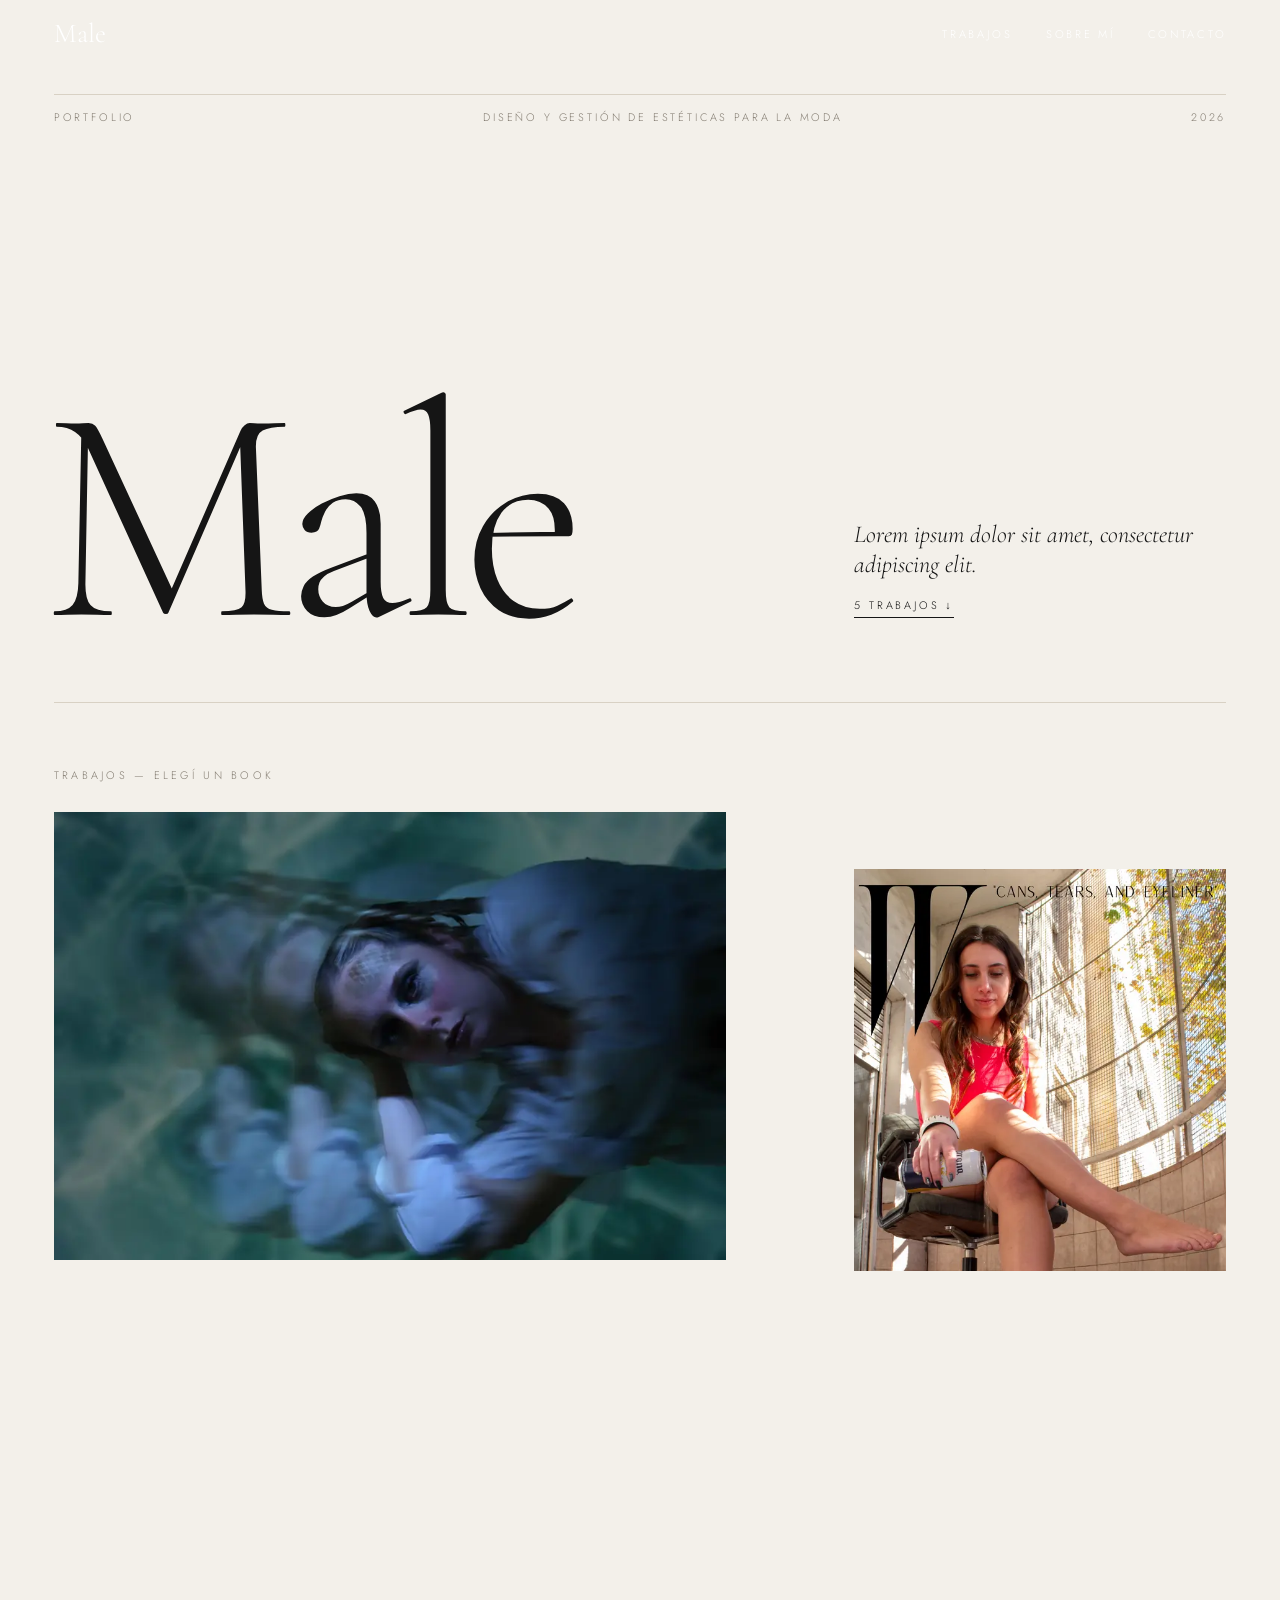
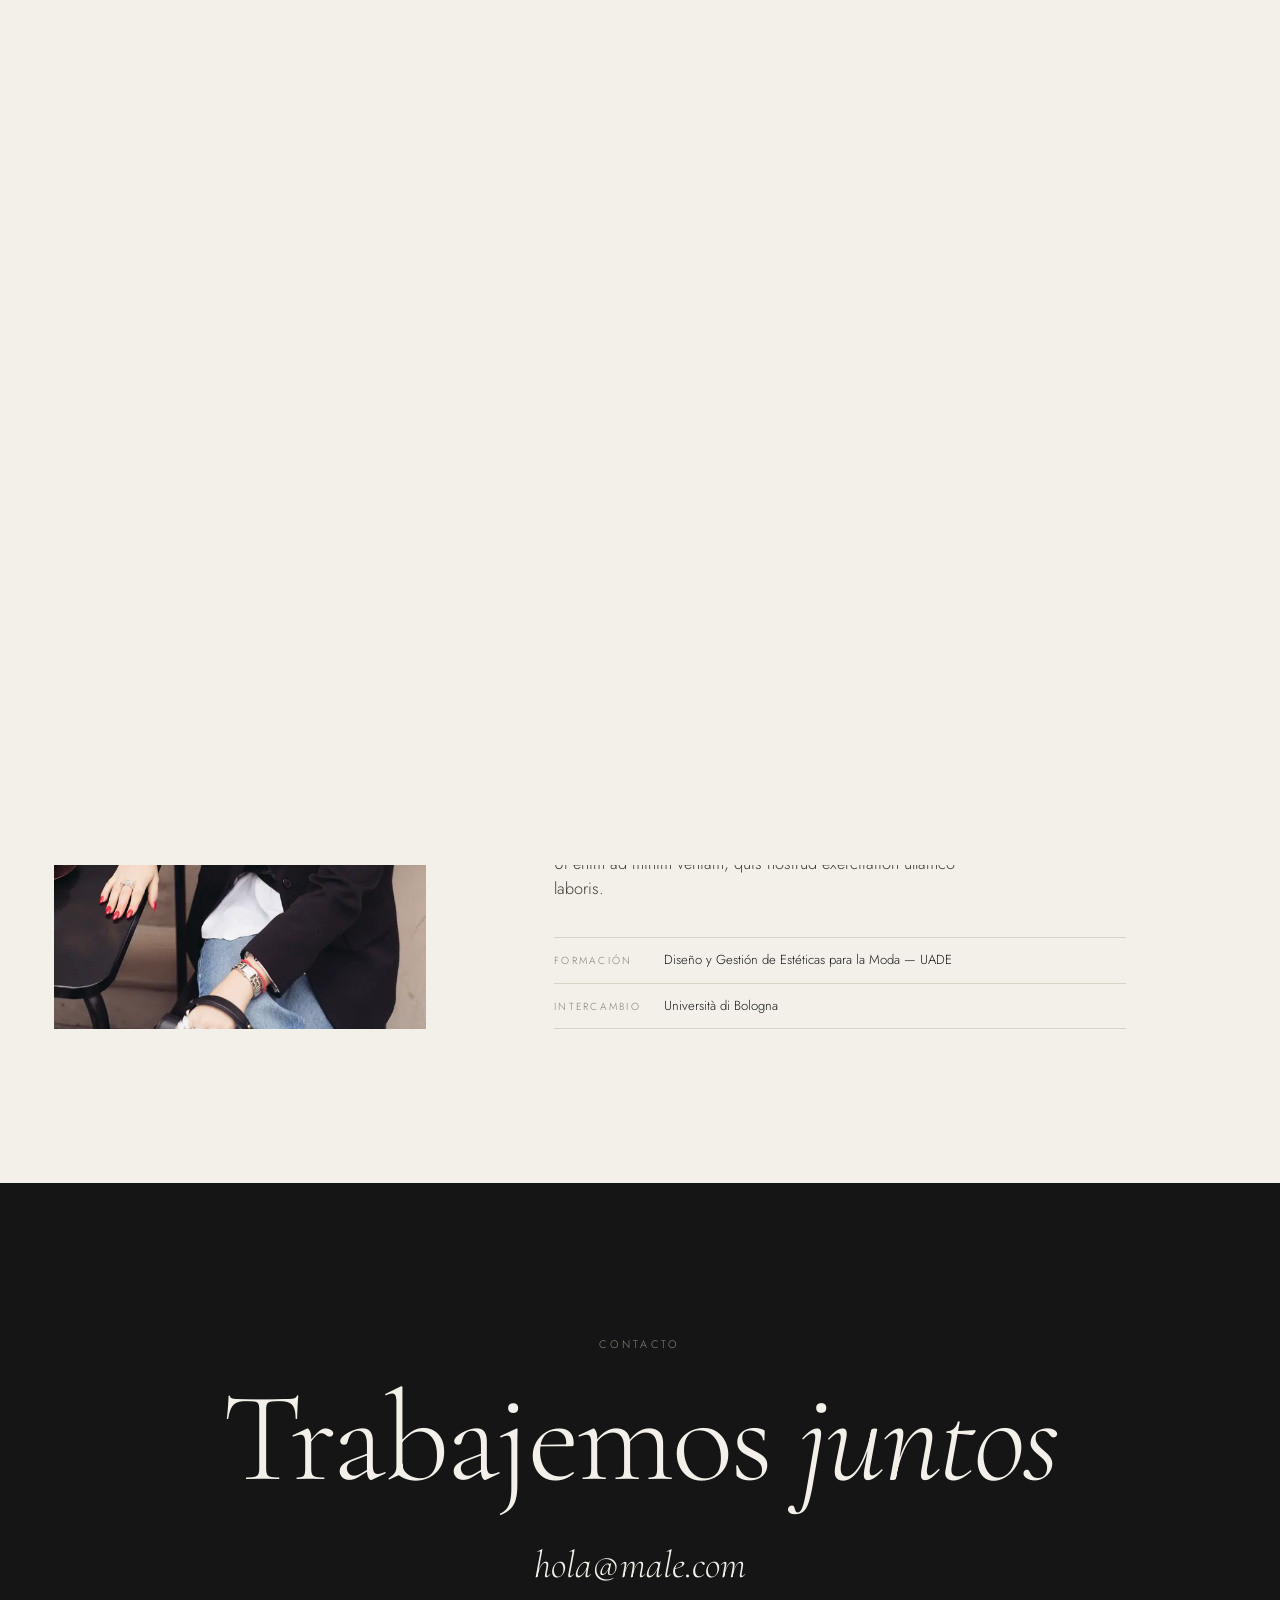
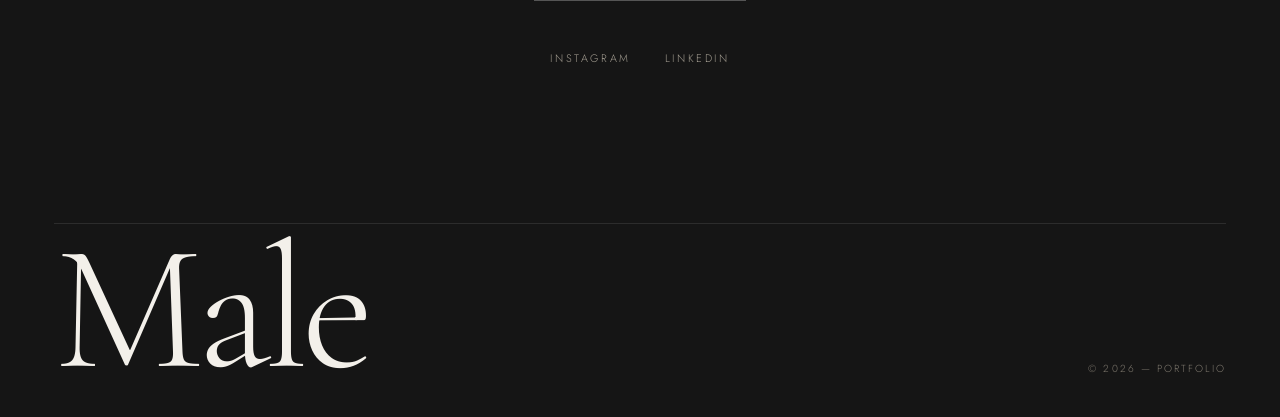
==== commit 17f6bc9f: "Saco Buenos Aires" ====
--- a/index.html
+++ b/index.html
@@ -28,7 +28,7 @@
   <button class="menu-btn" aria-expanded="false" aria-label="Abrir menú">Menú</button>
 </nav>
 <header class="hero" id="top">
-  <div class="hero-top"><span>Portfolio</span><span>Diseño y gestión de estéticas para la moda</span><span>Buenos Aires — 2026</span></div>
+  <div class="hero-top"><span>Portfolio</span><span>Diseño y gestión de estéticas para la moda</span><span>2026</span></div>
   <h1 class="mast">Male</h1>
   <div class="hero-side">
     <p>Lorem ipsum dolor sit amet, consectetur adipiscing elit.</p>
@@ -51,7 +51,6 @@
     <dl class="facts">
       <dt>Formación</dt><dd>Diseño y Gestión de Estéticas para la Moda — UADE</dd>
       <dt>Intercambio</dt><dd>Università di Bologna</dd>
-      <dt>Base</dt><dd>Buenos Aires, Argentina</dd>
     </dl>
   </div>
 </section>
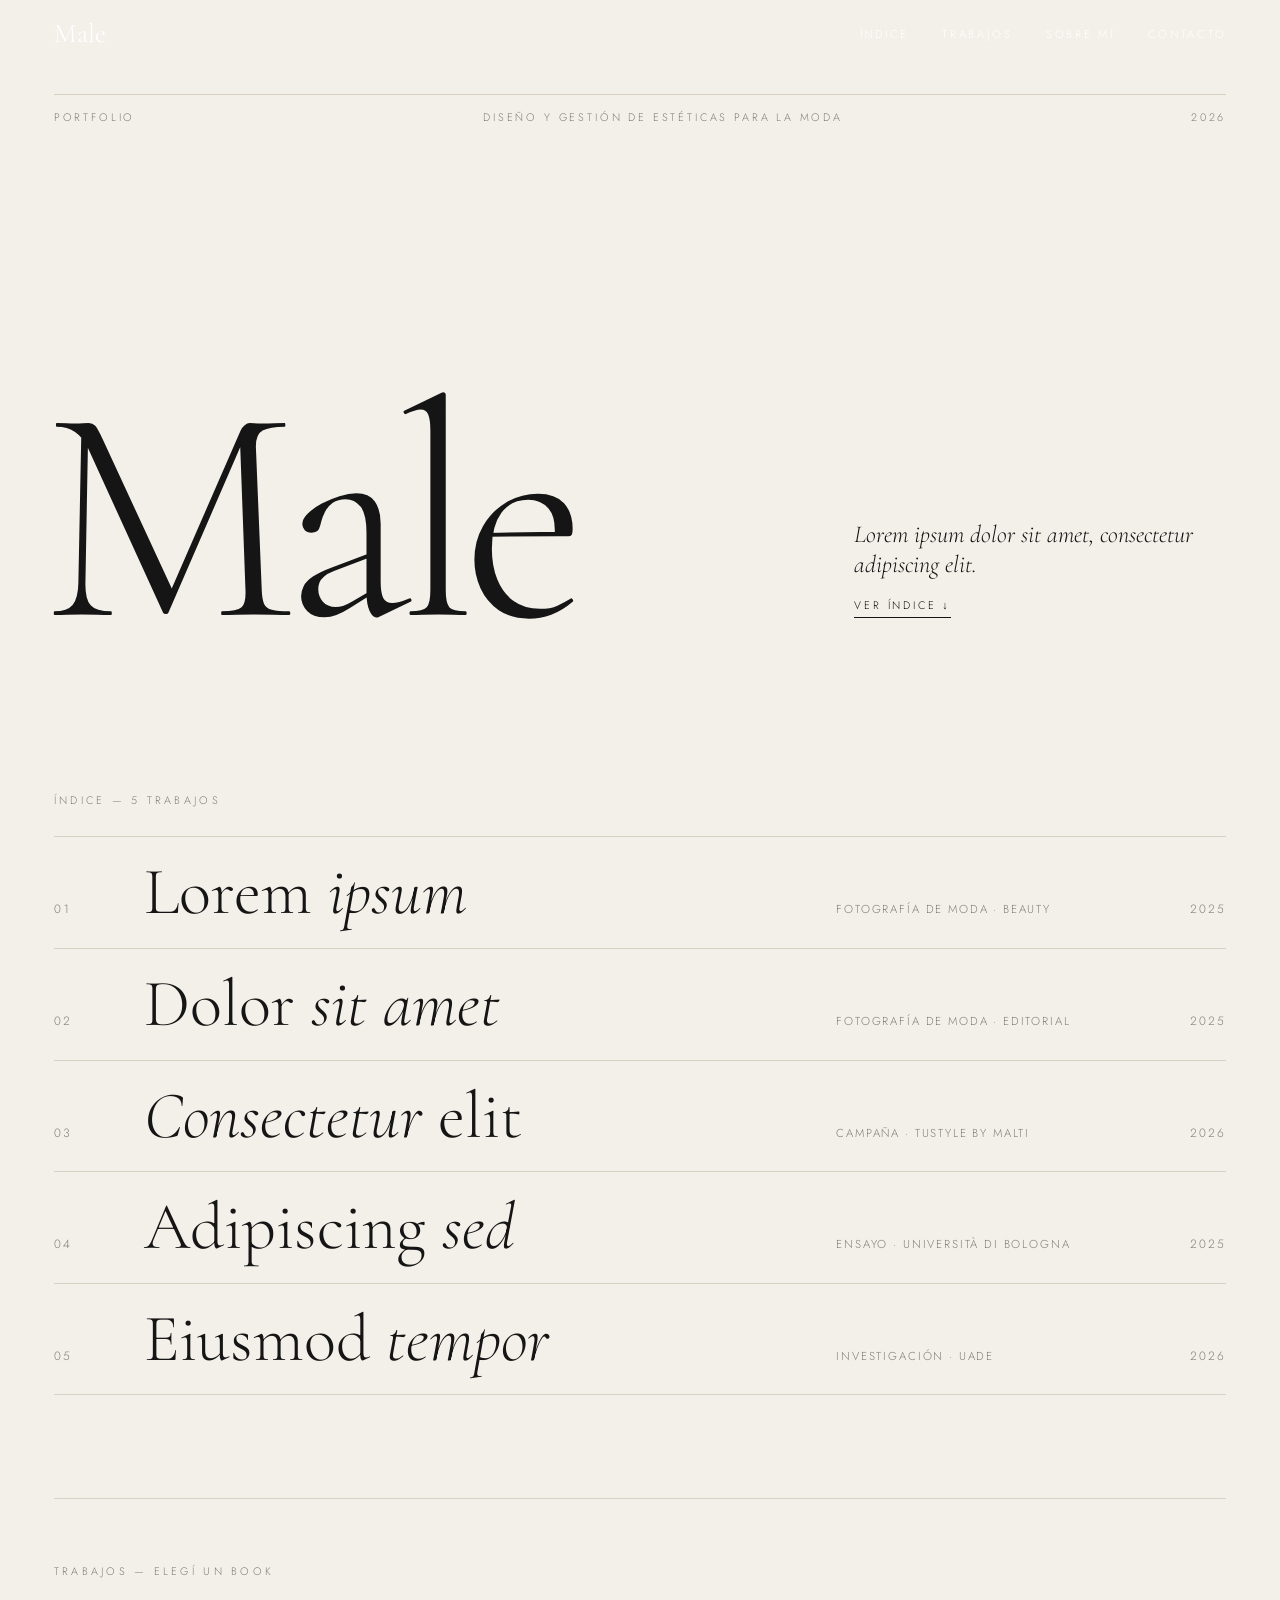
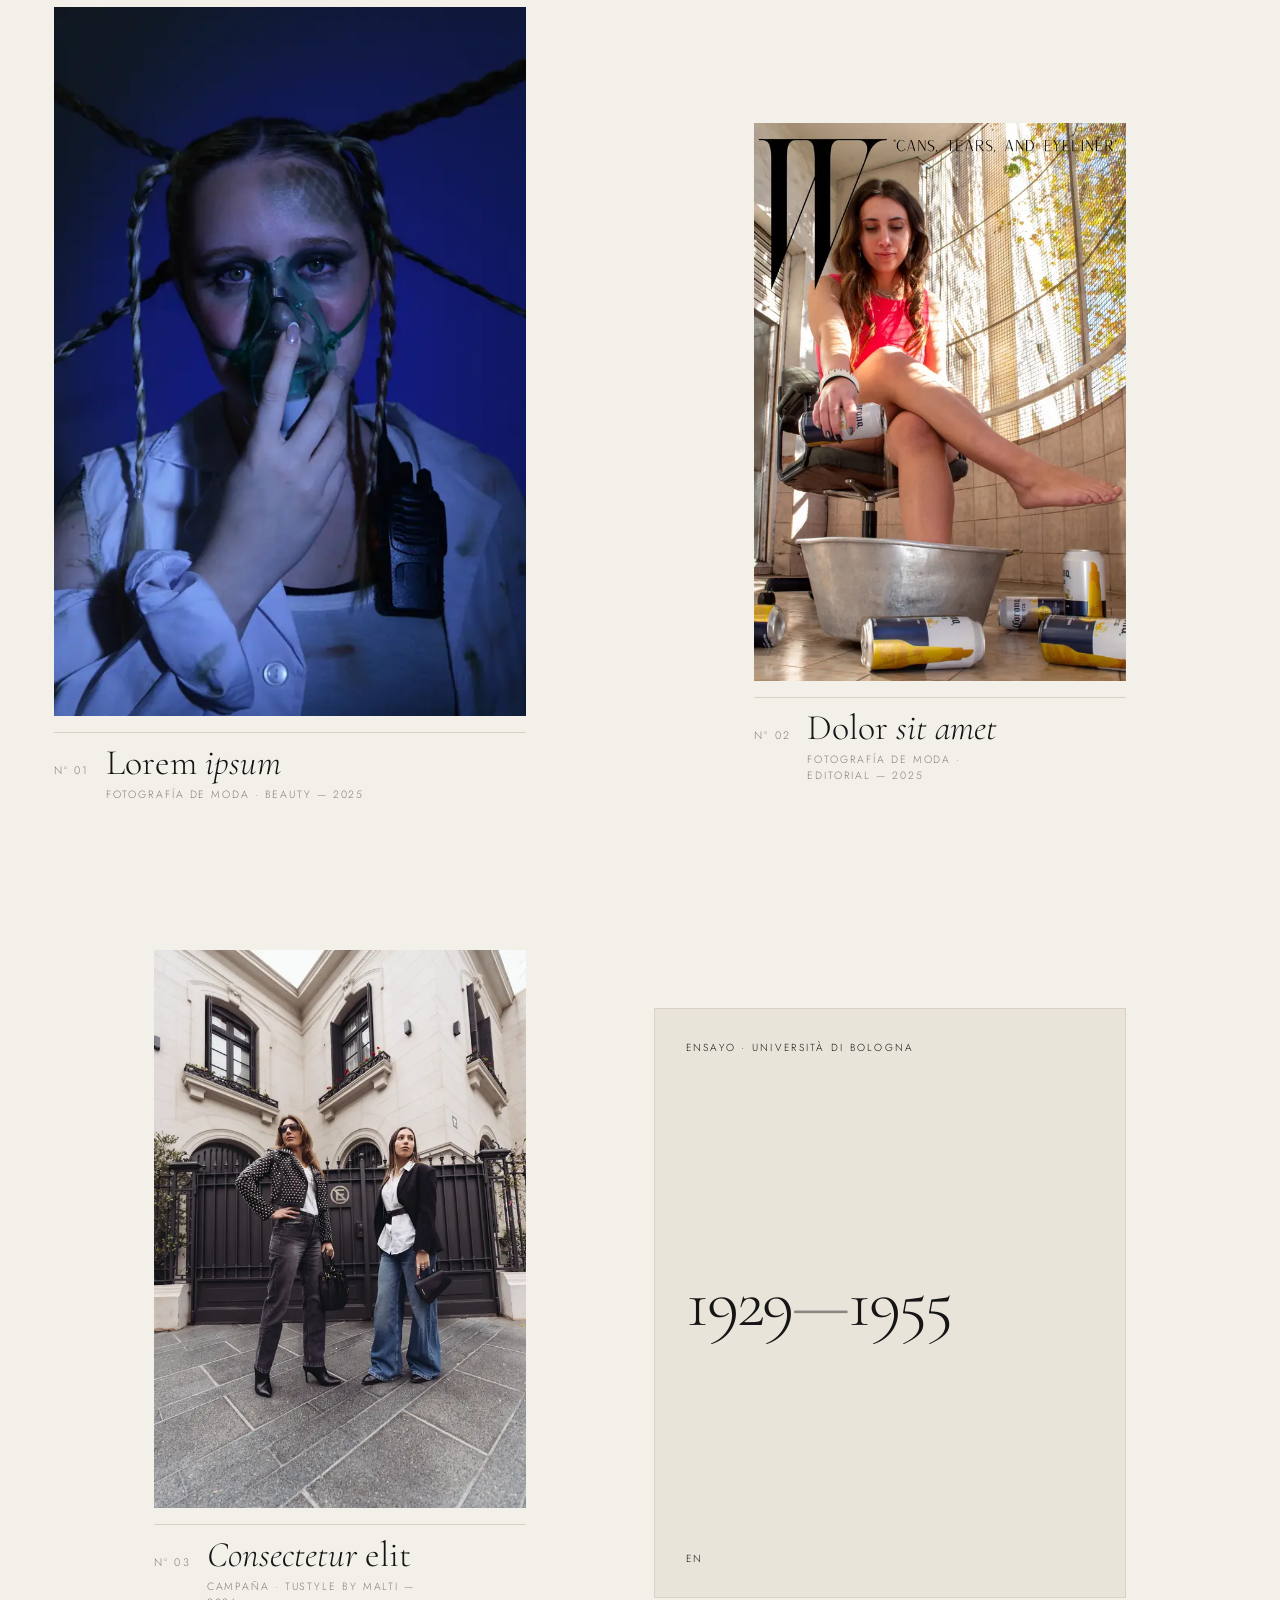
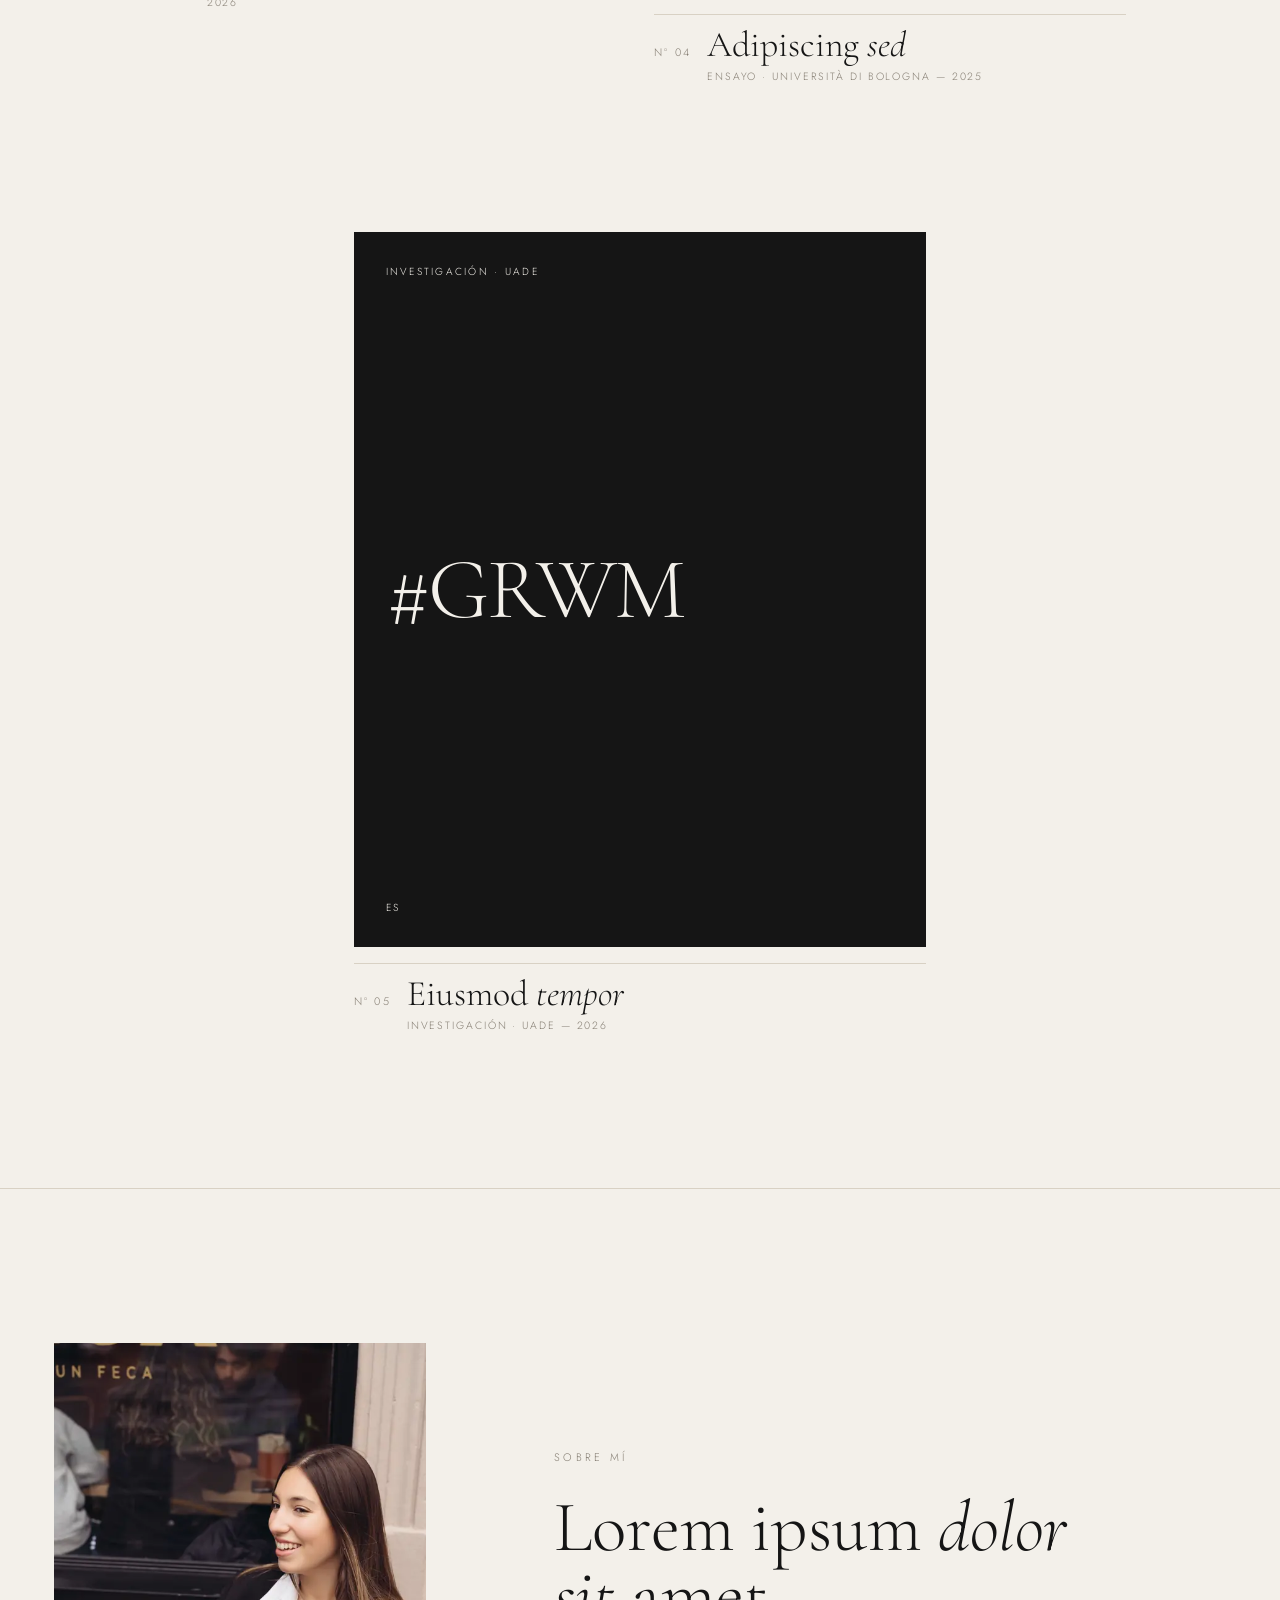
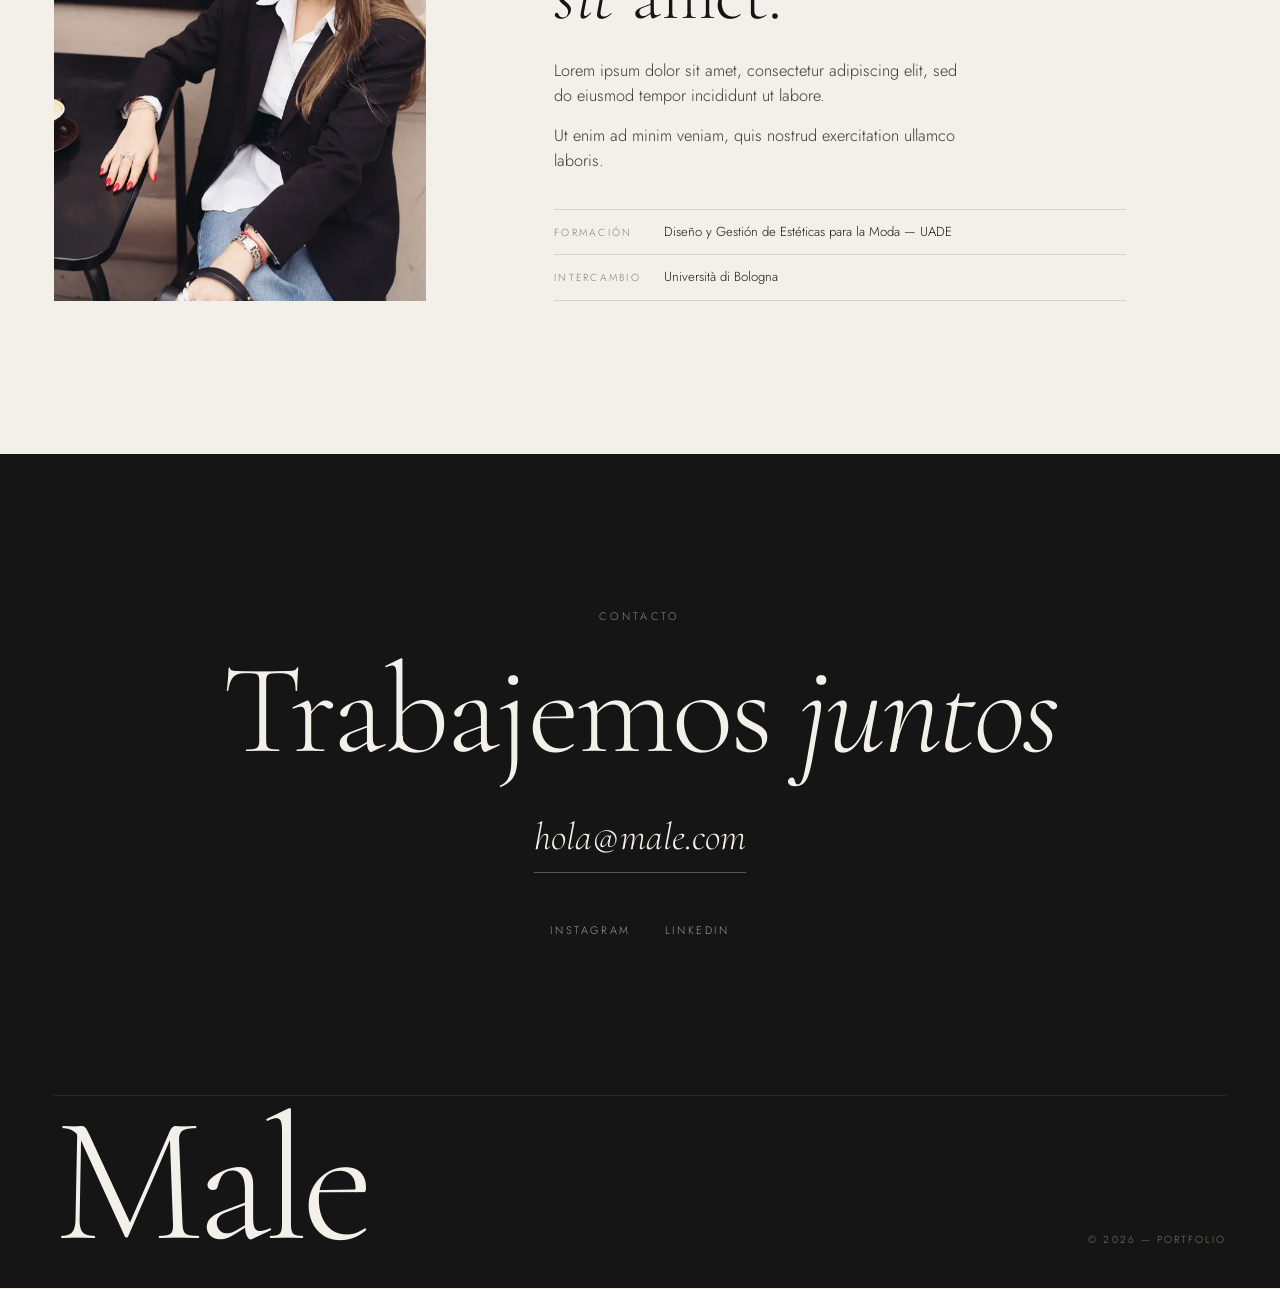
==== commit 248fc639: "Fotos verticales, mascara de portada, indice y textos de escritos" ====
--- a/index.html
+++ b/index.html
@@ -7,7 +7,7 @@
 <meta name="description" content="Male — portfolio de diseño y gestión de estéticas para la moda. Fotografía de moda, campañas y escritos.">
 <meta property="og:title" content="Male — Portfolio">
 <meta property="og:description" content="Male — portfolio de diseño y gestión de estéticas para la moda. Fotografía de moda, campañas y escritos.">
-<meta property="og:image" content="fotos/alien/01-portada-l.webp">
+<meta property="og:image" content="fotos/alien/04-l.webp">
 <meta name="theme-color" content="#f3f0ea">
 <link rel="icon" href="data:image/svg+xml,%3Csvg xmlns='http://www.w3.org/2000/svg' viewBox='0 0 64 64'%3E%3Crect width='64' height='64' fill='%23151515'/%3E%3Ctext x='50%25' y='58%25' text-anchor='middle' dominant-baseline='middle' font-family='Georgia,serif' font-size='44' fill='%23f3f0ea'%3EM%3C/text%3E%3C/svg%3E">
 <link rel="preconnect" href="https://fonts.googleapis.com">
@@ -21,6 +21,7 @@
 <nav aria-label="Principal">
   <a class="brand" href="index.html">Male</a>
   <ul>
+    <li><a href="index.html#indice">Índice</a></li>
     <li><a href="index.html#trabajos">Trabajos</a></li>
     <li><a href="index.html#sobre-mi">Sobre mí</a></li>
     <li><a href="index.html#contacto">Contacto</a></li>
@@ -32,13 +33,19 @@
   <h1 class="mast">Male</h1>
   <div class="hero-side">
     <p>Lorem ipsum dolor sit amet, consectetur adipiscing elit.</p>
-    <a href="#trabajos">5 trabajos ↓</a>
+    <a href="#indice">Ver índice ↓</a>
   </div>
 </header>
 
+<section class="index" id="indice" aria-label="Índice">
+  <div class="kicker rv">Índice — 5 trabajos</div>
+  <ol><li class="rv"><a href="01/index.html" data-prev="fotos/alien/04-s.webp"><span class="ix-no">01</span><span class="ix-t">Lorem <em>ipsum</em></span><span class="ix-c">Fotografía de moda · Beauty</span><span class="ix-y">2025</span></a></li><li class="rv"><a href="02/index.html" data-prev="fotos/latas/01-portada-s.webp"><span class="ix-no">02</span><span class="ix-t">Dolor <em>sit amet</em></span><span class="ix-c">Fotografía de moda · Editorial</span><span class="ix-y">2025</span></a></li><li class="rv"><a href="03/index.html" data-prev="fotos/tustyle/0634-s.webp"><span class="ix-no">03</span><span class="ix-t"><em>Consectetur</em> elit</span><span class="ix-c">Campaña · TuStyle by Malti</span><span class="ix-y">2026</span></a></li><li class="rv"><a href="04/index.html" data-prev=""><span class="ix-no">04</span><span class="ix-t">Adipiscing <em>sed</em></span><span class="ix-c">Ensayo · Università di Bologna</span><span class="ix-y">2025</span></a></li><li class="rv"><a href="05/index.html" data-prev=""><span class="ix-no">05</span><span class="ix-t">Eiusmod <em>tempor</em></span><span class="ix-c">Investigación · UADE</span><span class="ix-y">2026</span></a></li></ol>
+  <div class="ix-prev" aria-hidden="true"><img alt=""></div>
+</section>
+
 <main class="works" id="trabajos">
   <div class="kicker rv">Trabajos — elegí un book</div>
-  <div class="wk-grid"><a class="wk rv " href="01/index.html" style="grid-column:1 / span 7" aria-label="Nº 01 — Lorem ipsum"><div class="wk-img land"><img src="fotos/alien/01-portada-s.webp" srcset="fotos/alien/01-portada-s.webp 900w, fotos/alien/01-portada-l.webp 2000w" sizes="(max-width: 820px) 100vw, 58vw" width="2000" height="1333" loading="eager" fetchpriority="high" decoding="async" alt=""></div><div class="wk-cap"><span class="wk-no">Nº 01</span><span class="wk-t">Lorem <em>ipsum</em></span><span class="wk-m">Fotografía de moda · Beauty — 2025</span><span class="wk-go">Ver book →</span></div></a><a class="wk rv drop-s" href="02/index.html" style="grid-column:9 / span 4" aria-label="Nº 02 — Dolor sit amet"><div class="wk-img"><img src="fotos/latas/01-portada-s.webp" srcset="fotos/latas/01-portada-s.webp 600w, fotos/latas/01-portada-l.webp 1333w" sizes="(max-width: 820px) 100vw, 33vw" width="1333" height="2000" loading="eager" fetchpriority="high" decoding="async" alt=""></div><div class="wk-cap"><span class="wk-no">Nº 02</span><span class="wk-t">Dolor <em>sit amet</em></span><span class="wk-m">Fotografía de moda · Editorial — 2025</span><span class="wk-go">Ver book →</span></div></a><a class="wk rv drop-s" href="03/index.html" style="grid-column:2 / span 4" aria-label="Nº 03 — Consectetur elit"><div class="wk-img"><img src="fotos/tustyle/0634-s.webp" srcset="fotos/tustyle/0634-s.webp 600w, fotos/tustyle/0634-l.webp 1333w" sizes="(max-width: 820px) 100vw, 33vw" width="1333" height="2000" loading="lazy" decoding="async" alt=""></div><div class="wk-cap"><span class="wk-no">Nº 03</span><span class="wk-t"><em>Consectetur</em> elit</span><span class="wk-m">Campaña · TuStyle by Malti — 2026</span><span class="wk-go">Ver book →</span></div></a><a class="wk rv drop" href="04/index.html" style="grid-column:7 / span 5" aria-label="Nº 04 — Adipiscing sed"><div class="wk-doc"><span>Ensayo · Università di Bologna</span><b>1929<i>—</i>1955</b><span>EN</span></div><div class="wk-cap"><span class="wk-no">Nº 04</span><span class="wk-t">Adipiscing <em>sed</em></span><span class="wk-m">Ensayo · Università di Bologna — 2025</span><span class="wk-go">Ver book →</span></div></a><a class="wk rv drop-s" href="05/index.html" style="grid-column:4 / span 6" aria-label="Nº 05 — Eiusmod tempor"><div class="wk-doc inv"><span>Investigación · UADE</span><b>#GRWM</b><span>ES</span></div><div class="wk-cap"><span class="wk-no">Nº 05</span><span class="wk-t">Eiusmod <em>tempor</em></span><span class="wk-m">Investigación · UADE — 2026</span><span class="wk-go">Ver book →</span></div></a></div>
+  <div class="wk-grid"><a class="wk rv " href="01/index.html" style="grid-column:1 / span 5" aria-label="Nº 01 — Lorem ipsum"><div class="wk-img"><img src="fotos/alien/04-s.webp" srcset="fotos/alien/04-s.webp 600w, fotos/alien/04-l.webp 1333w" sizes="(max-width: 820px) 100vw, 42vw" width="1333" height="2000" loading="eager" fetchpriority="high" decoding="async" alt=""></div><div class="wk-cap"><span class="wk-no">Nº 01</span><span class="wk-t">Lorem <em>ipsum</em></span><span class="wk-m">Fotografía de moda · Beauty — 2025</span><span class="wk-go">Ver book →</span></div></a><a class="wk rv drop" href="02/index.html" style="grid-column:8 / span 4" aria-label="Nº 02 — Dolor sit amet"><div class="wk-img"><img src="fotos/latas/01-portada-s.webp" srcset="fotos/latas/01-portada-s.webp 600w, fotos/latas/01-portada-l.webp 1333w" sizes="(max-width: 820px) 100vw, 33vw" width="1333" height="2000" loading="eager" fetchpriority="high" decoding="async" alt=""></div><div class="wk-cap"><span class="wk-no">Nº 02</span><span class="wk-t">Dolor <em>sit amet</em></span><span class="wk-m">Fotografía de moda · Editorial — 2025</span><span class="wk-go">Ver book →</span></div></a><a class="wk rv drop-s" href="03/index.html" style="grid-column:2 / span 4" aria-label="Nº 03 — Consectetur elit"><div class="wk-img"><img src="fotos/tustyle/0634-s.webp" srcset="fotos/tustyle/0634-s.webp 600w, fotos/tustyle/0634-l.webp 1333w" sizes="(max-width: 820px) 100vw, 33vw" width="1333" height="2000" loading="lazy" decoding="async" alt=""></div><div class="wk-cap"><span class="wk-no">Nº 03</span><span class="wk-t"><em>Consectetur</em> elit</span><span class="wk-m">Campaña · TuStyle by Malti — 2026</span><span class="wk-go">Ver book →</span></div></a><a class="wk rv drop" href="04/index.html" style="grid-column:7 / span 5" aria-label="Nº 04 — Adipiscing sed"><div class="wk-doc"><span>Ensayo · Università di Bologna</span><b>1929<i>—</i>1955</b><span>EN</span></div><div class="wk-cap"><span class="wk-no">Nº 04</span><span class="wk-t">Adipiscing <em>sed</em></span><span class="wk-m">Ensayo · Università di Bologna — 2025</span><span class="wk-go">Ver book →</span></div></a><a class="wk rv drop-s" href="05/index.html" style="grid-column:4 / span 6" aria-label="Nº 05 — Eiusmod tempor"><div class="wk-doc inv"><span>Investigación · UADE</span><b>#GRWM</b><span>ES</span></div><div class="wk-cap"><span class="wk-no">Nº 05</span><span class="wk-t">Eiusmod <em>tempor</em></span><span class="wk-m">Investigación · UADE — 2026</span><span class="wk-go">Ver book →</span></div></a></div>
 </main>
 
 <section class="about" id="sobre-mi" aria-label="Sobre mí">
--- a/assets/style.css
+++ b/assets/style.css
@@ -57,6 +57,20 @@
 .wk:hover .wk-doc{transform:translateY(-6px)}
 .drop{margin-top:clamp(40px,9vw,170px)}.drop-s{margin-top:clamp(24px,4.5vw,80px)}.end{align-self:end}
 
+/* índice */
+.index{padding:clamp(50px,7vw,110px) var(--pad) clamp(60px,8vw,120px)}
+.index ol{list-style:none;border-top:1px solid var(--line)}
+.index li a{display:grid;grid-template-columns:70px 1fr 300px 70px;align-items:baseline;gap:20px;padding:22px 0;border-bottom:1px solid var(--line);transition:padding .5s var(--ease),color .3s}
+.ix-no,.ix-y{font-size:.75rem;letter-spacing:.18em;color:var(--muted);font-variant-numeric:tabular-nums}
+.ix-y{text-align:right}
+.ix-t{font-family:var(--serif);font-size:clamp(2rem,5.2vw,4.6rem);line-height:1;font-weight:300}
+.ix-t em{font-style:italic}
+.ix-c{font-size:.72rem;letter-spacing:.16em;text-transform:uppercase;color:var(--muted)}
+.index li a:hover{padding-left:18px}
+.index ol:hover li a{color:#b9b2a6}.index ol li a:hover{color:var(--ink)}
+.ix-prev{position:fixed;left:0;top:0;width:clamp(170px,15vw,240px);pointer-events:none;z-index:90;opacity:0;transform:translate(-50%,-50%) scale(.92);transition:opacity .35s,transform .35s var(--ease)}
+.ix-prev.on{opacity:1;transform:translate(-50%,-50%) scale(1)}
+
 /* ---------- BOOK ---------- */
 .bk{padding:calc(80px + 2vh) var(--pad) 0}
 .bk-bar{display:flex;justify-content:space-between;gap:20px;font-size:.66rem;letter-spacing:.24em;text-transform:uppercase;color:var(--muted);margin-bottom:clamp(30px,5vw,70px)}
@@ -95,7 +109,8 @@
 .txt-big{grid-column:1/-1;font-family:var(--serif);font-weight:300;font-size:clamp(5rem,19vw,19rem);line-height:.8;letter-spacing:-.04em}
 .txt-big i{font-style:italic;opacity:.4}
 .txt-body{grid-column:5 / span 6}
-.txt-body p{font-family:var(--serif);font-size:clamp(1.25rem,1.9vw,1.7rem);line-height:1.35;margin-bottom:1em}
+.txt-body p{font-family:var(--serif);font-size:clamp(1.2rem,1.8vw,1.6rem);line-height:1.38;margin-bottom:1em}
+.txt-body p+p{text-indent:2em}
 .txt .facts{grid-column:5 / span 6;margin-top:0}
 
 /* siguiente book */
@@ -157,6 +172,7 @@
 
 /* responsive */
 @media (max-width:1000px){
+  .index li a{grid-template-columns:44px 1fr 60px}.ix-c{display:none}
   .hero-side{grid-column:1/-1;padding-bottom:0}.mast{grid-column:1/-1}
 }
 @media (max-width:820px){
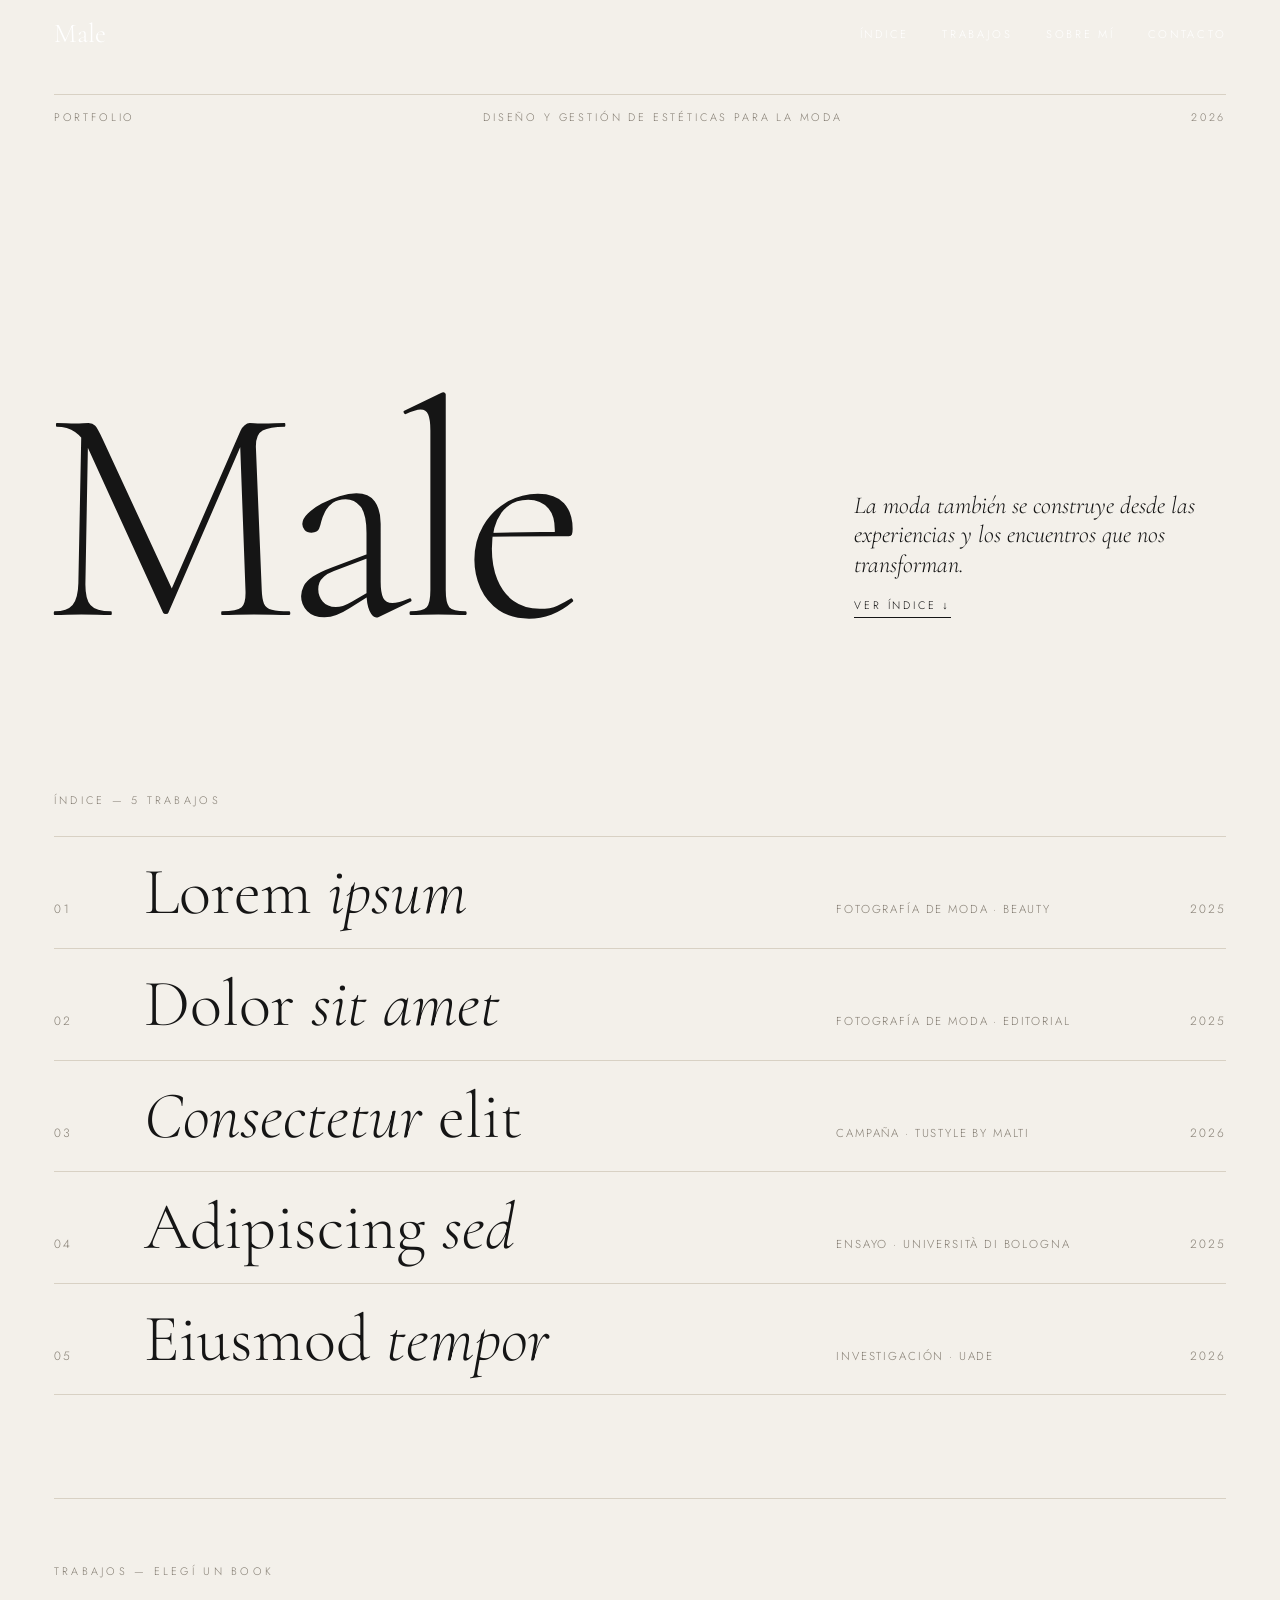
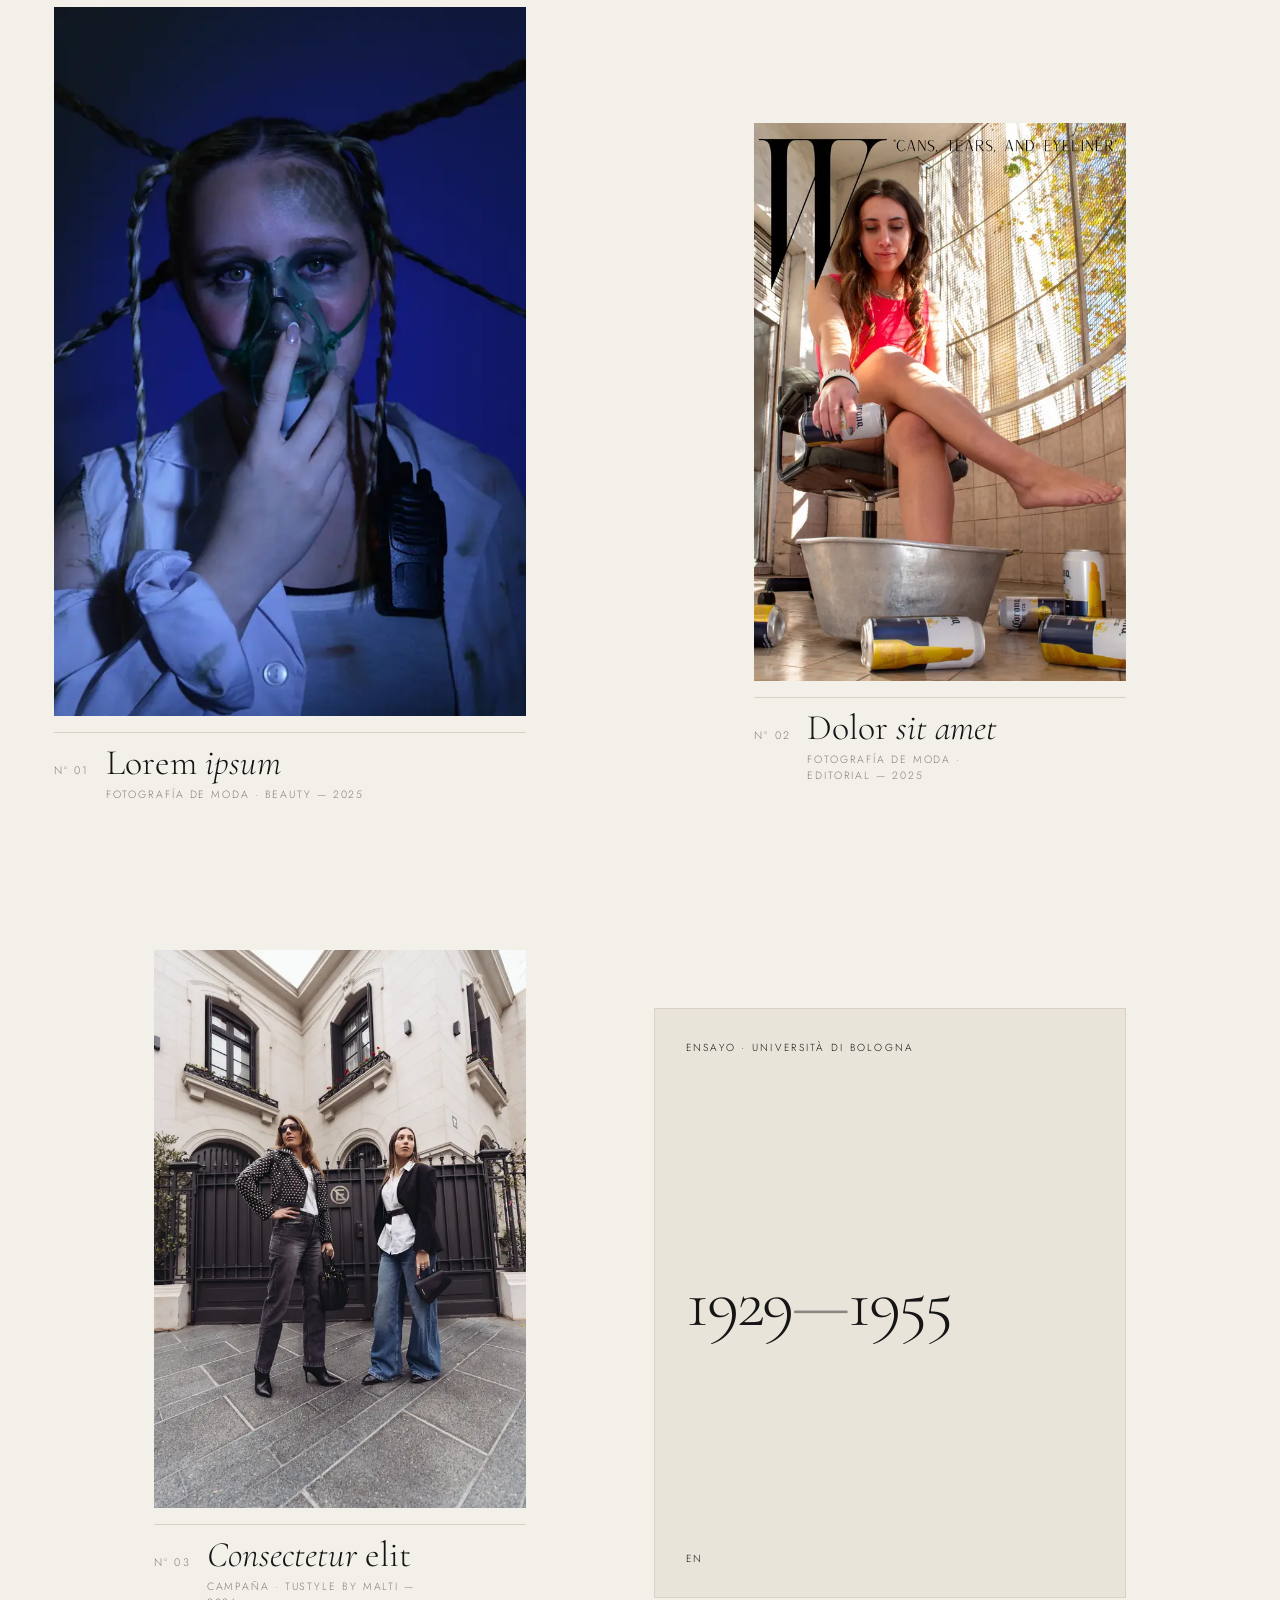
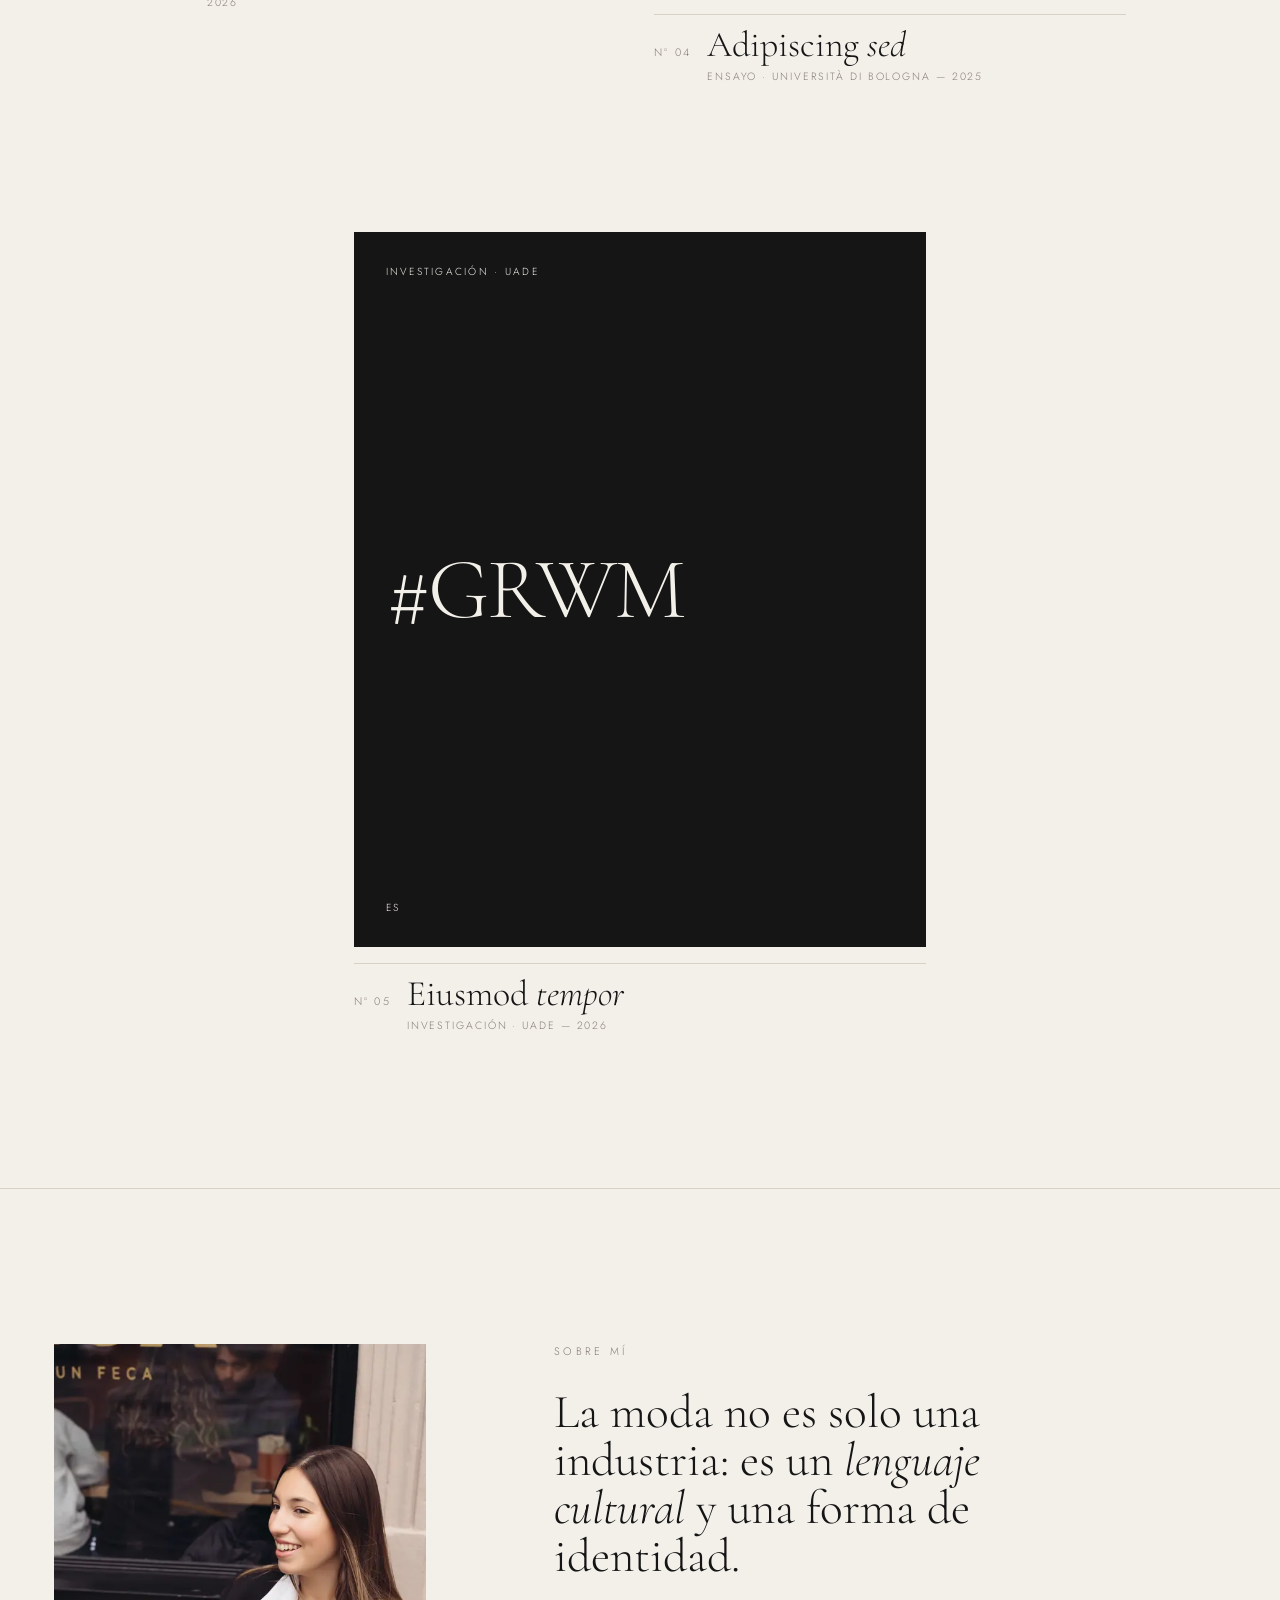
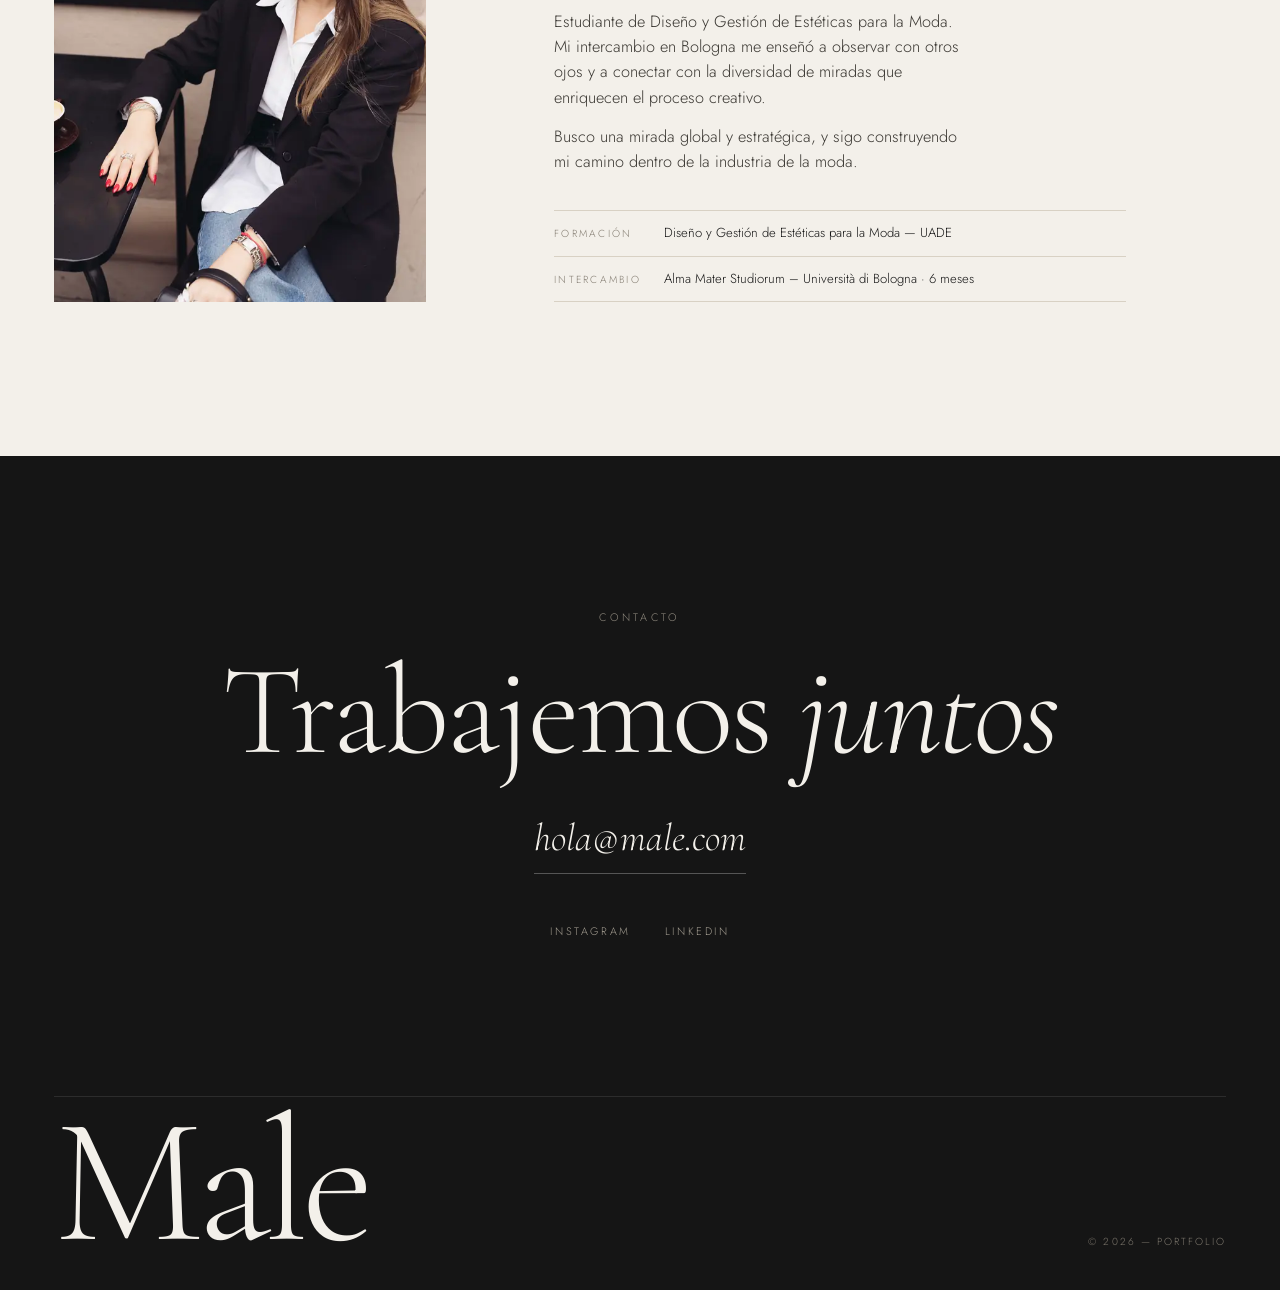
==== commit 56b5d869: "Textos de Male en home y sobre mi" ====
--- a/index.html
+++ b/index.html
@@ -32,7 +32,7 @@
   <div class="hero-top"><span>Portfolio</span><span>Diseño y gestión de estéticas para la moda</span><span>2026</span></div>
   <h1 class="mast">Male</h1>
   <div class="hero-side">
-    <p>Lorem ipsum dolor sit amet, consectetur adipiscing elit.</p>
+    <p>La moda también se construye desde las experiencias y los encuentros que nos transforman.</p>
     <a href="#indice">Ver índice ↓</a>
   </div>
 </header>
@@ -52,12 +52,12 @@
   <figure class="f rv" data-g="about" data-k="0353" data-l="fotos/tustyle/0353-l.webp"><img src="fotos/tustyle/0353-s.webp" srcset="fotos/tustyle/0353-s.webp 600w, fotos/tustyle/0353-l.webp 1333w" sizes="(max-width: 820px) 100vw, 33vw" width="1333" height="2000" loading="lazy" decoding="async" alt=""></figure>
   <div class="about-txt rv">
     <div class="kicker">Sobre mí</div>
-    <h2>Lorem ipsum <em>dolor sit</em> amet.</h2>
-    <p>Lorem ipsum dolor sit amet, consectetur adipiscing elit, sed do eiusmod tempor incididunt ut labore.</p>
-    <p>Ut enim ad minim veniam, quis nostrud exercitation ullamco laboris.</p>
+    <h2>La moda no es solo una industria: es un <em>lenguaje cultural</em> y una forma de identidad.</h2>
+    <p>Estudiante de Diseño y Gestión de Estéticas para la Moda. Mi intercambio en Bologna me enseñó a observar con otros ojos y a conectar con la diversidad de miradas que enriquecen el proceso creativo.</p>
+    <p>Busco una mirada global y estratégica, y sigo construyendo mi camino dentro de la industria de la moda.</p>
     <dl class="facts">
       <dt>Formación</dt><dd>Diseño y Gestión de Estéticas para la Moda — UADE</dd>
-      <dt>Intercambio</dt><dd>Università di Bologna</dd>
+      <dt>Intercambio</dt><dd>Alma Mater Studiorum – Università di Bologna · 6 meses</dd>
     </dl>
   </div>
 </section>
--- a/assets/style.css
+++ b/assets/style.css
@@ -133,7 +133,7 @@
 .about{padding:clamp(80px,12vw,180px) var(--pad);display:grid;grid-template-columns:repeat(12,minmax(0,1fr));column-gap:var(--gut);row-gap:40px;align-items:end;border-top:1px solid var(--line)}
 .about .f{grid-column:1 / span 4}
 .about-txt{grid-column:6 / span 6}
-.about h2{font-family:var(--serif);font-weight:300;font-size:clamp(2.4rem,5.6vw,5.4rem);line-height:.95;margin-bottom:28px}
+.about h2{font-family:var(--serif);font-weight:300;font-size:clamp(2rem,3.7vw,3.7rem);line-height:1.02;margin-bottom:28px;max-width:20ch}
 .about p{font-size:1.02rem;max-width:46ch;color:#3b3833;margin-bottom:14px}
 .facts{margin-top:36px;border-top:1px solid var(--line);display:grid;grid-template-columns:110px 1fr;font-size:.82rem}
 .facts dt,.facts dd{padding:12px 0;border-bottom:1px solid var(--line)}
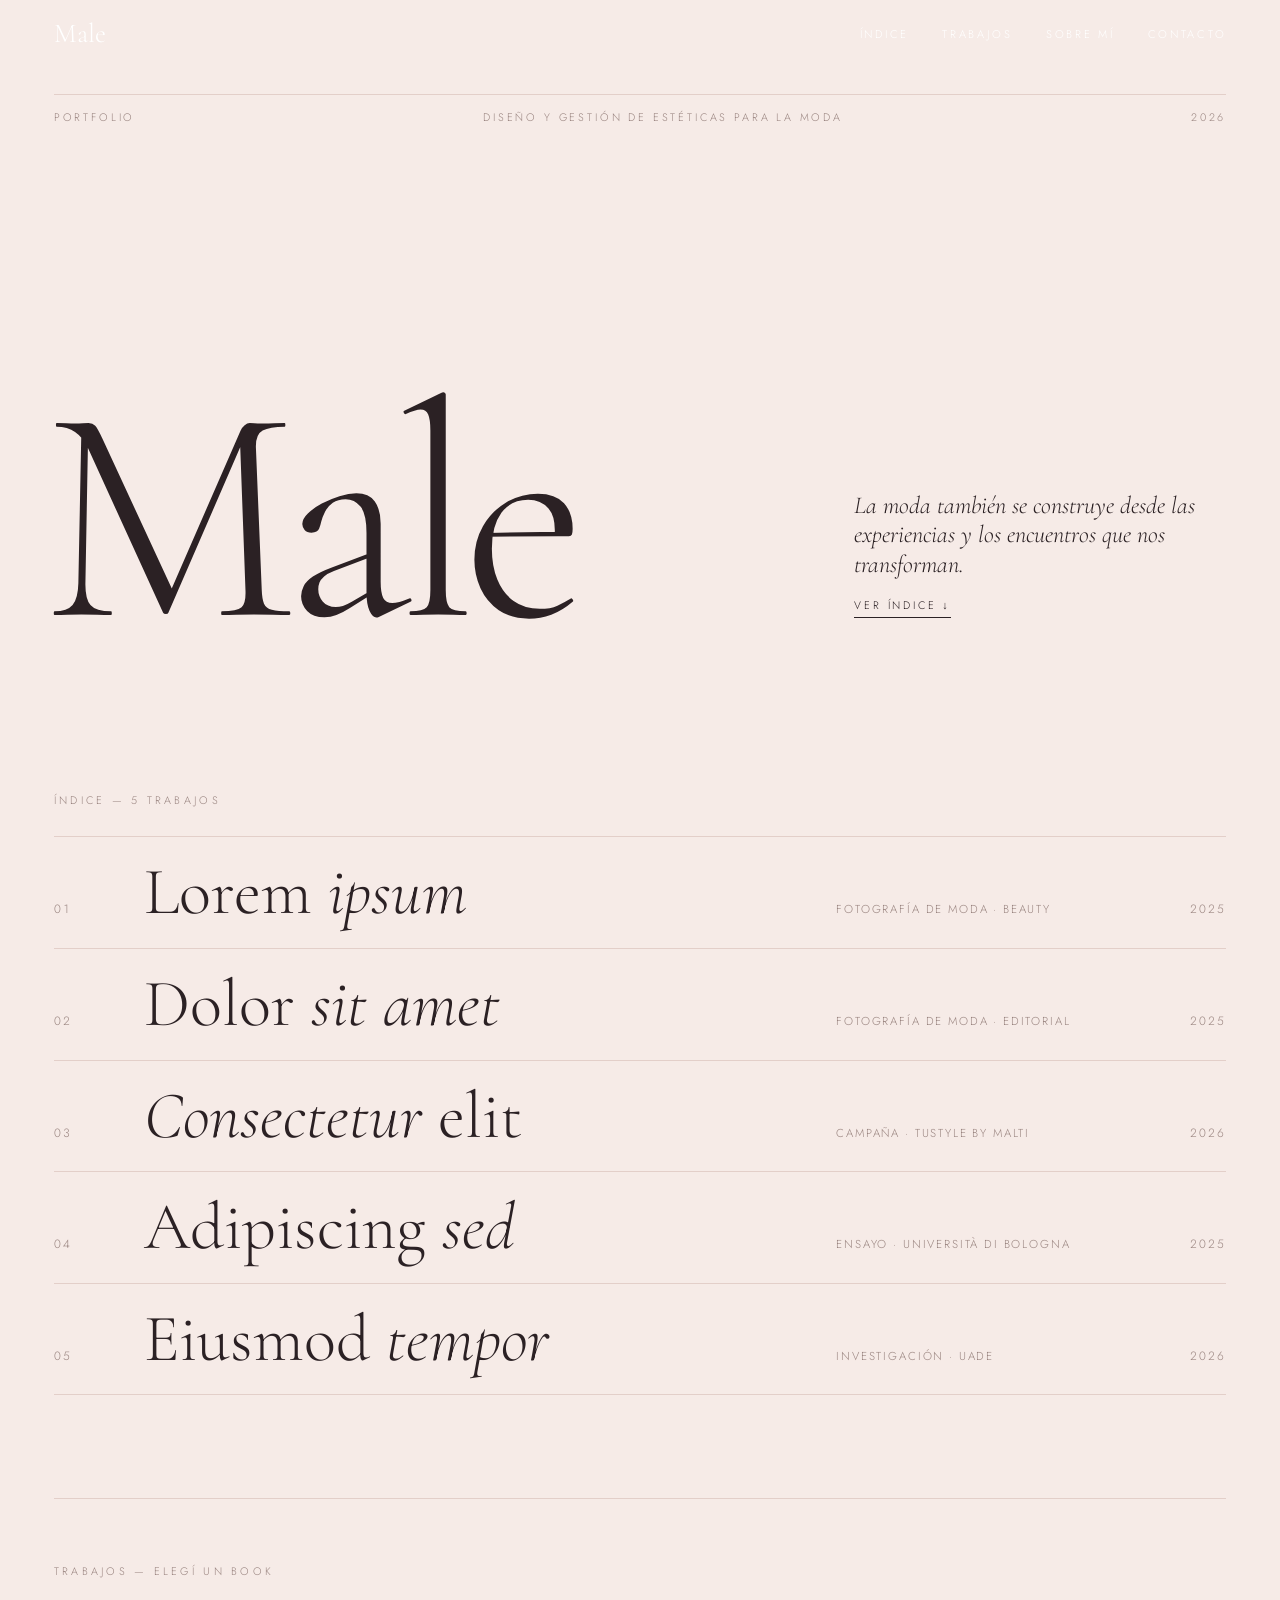
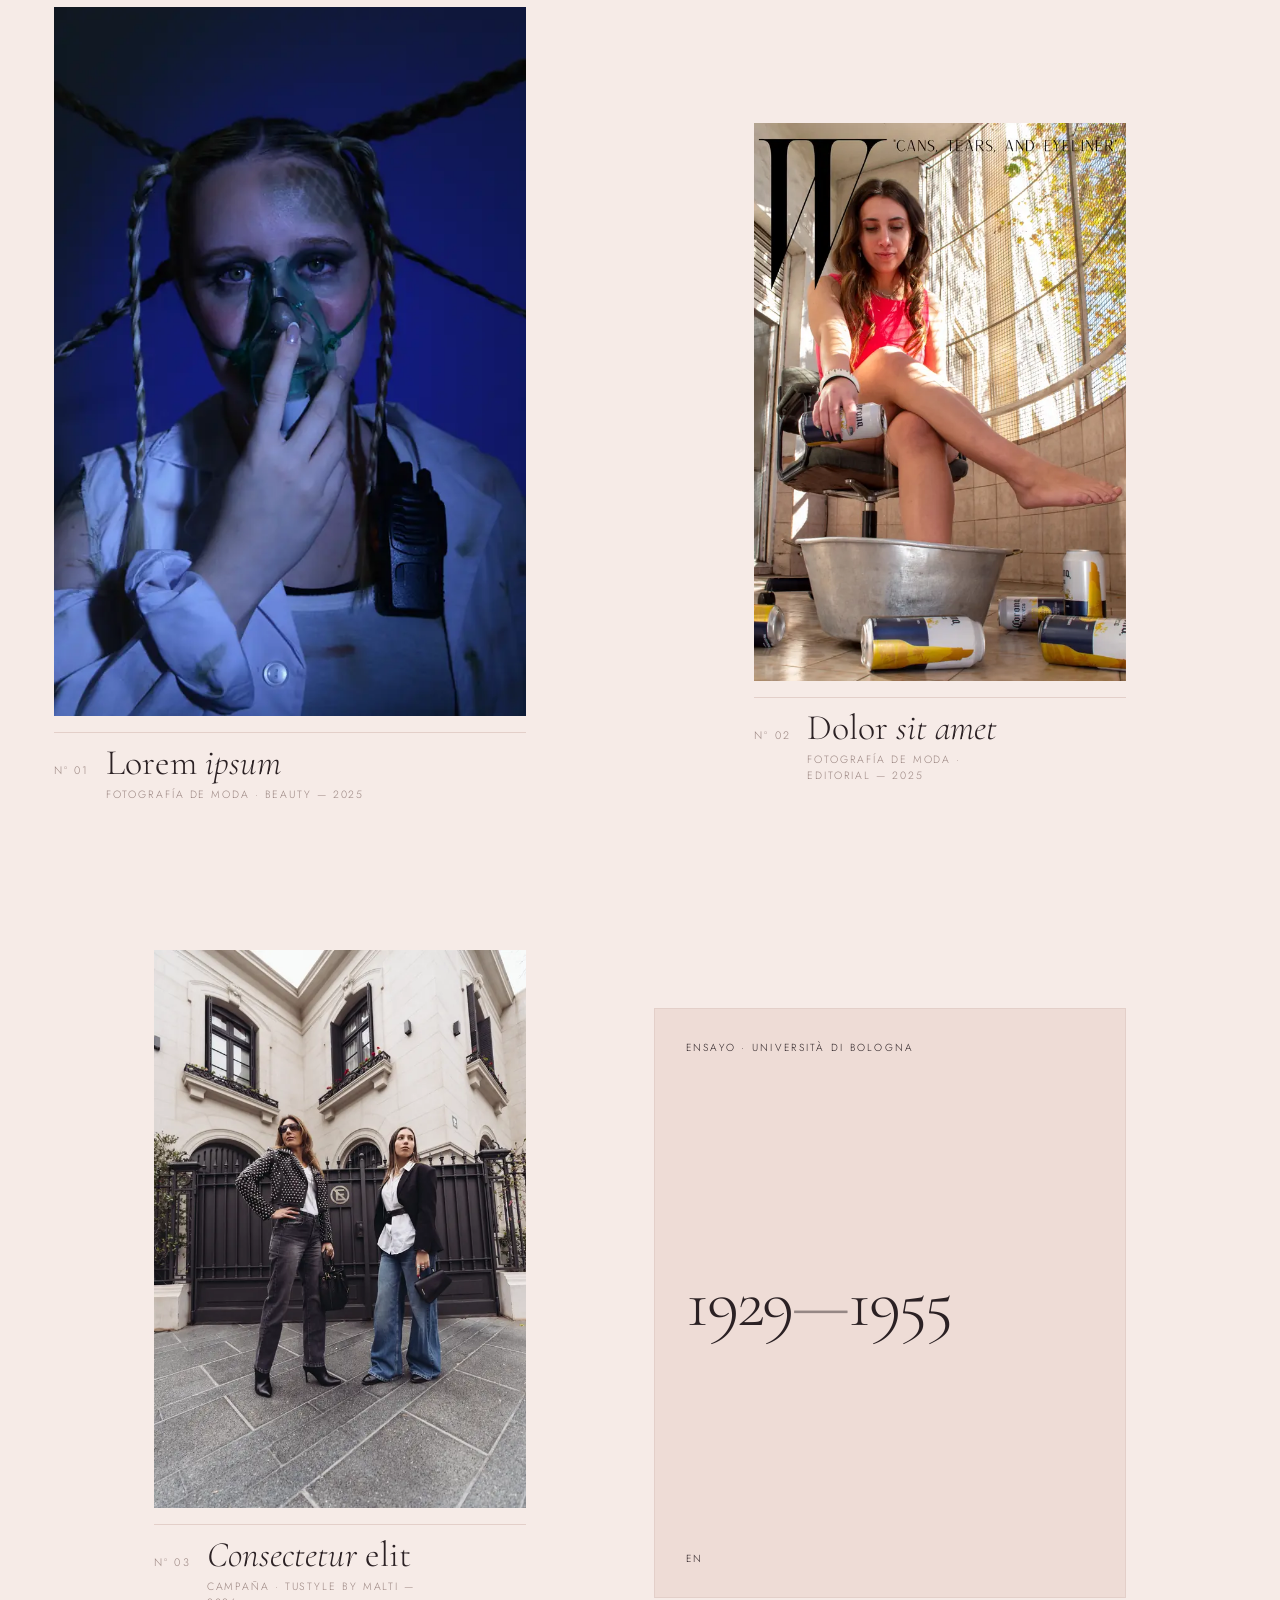
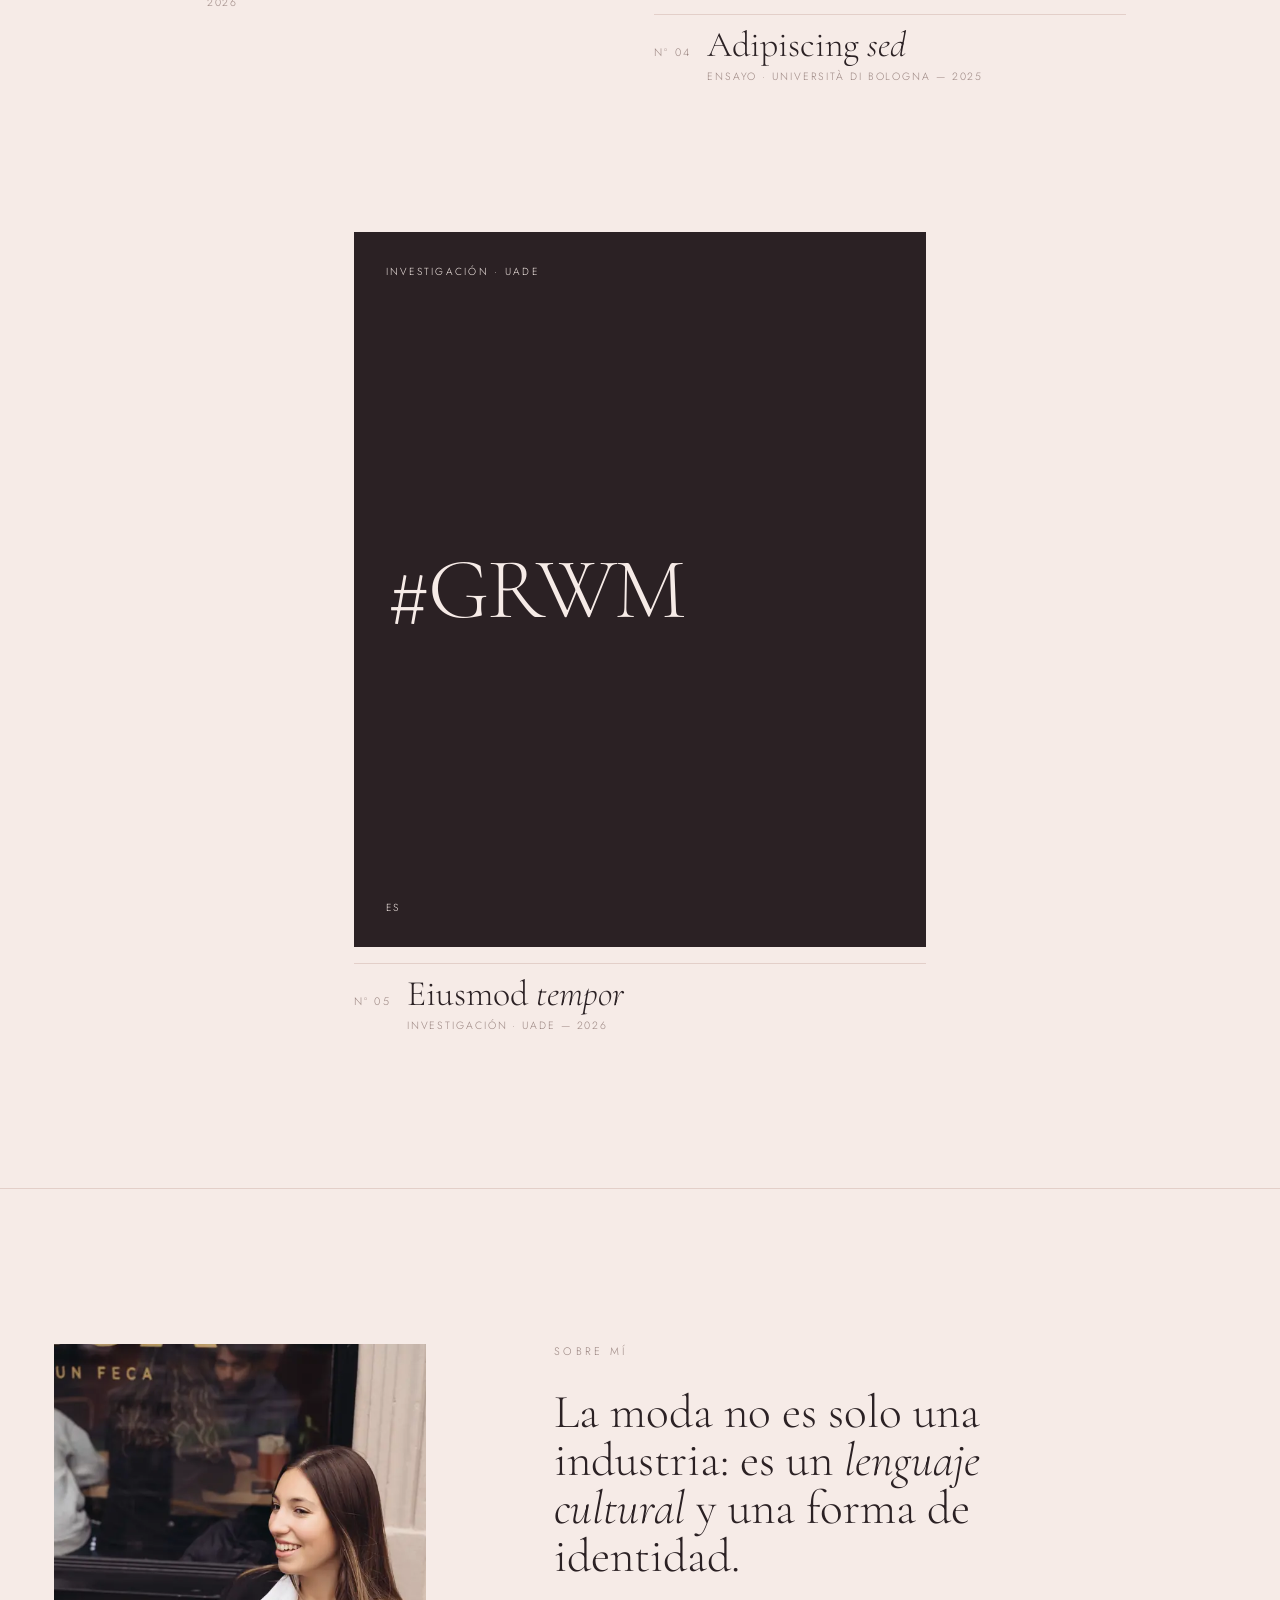
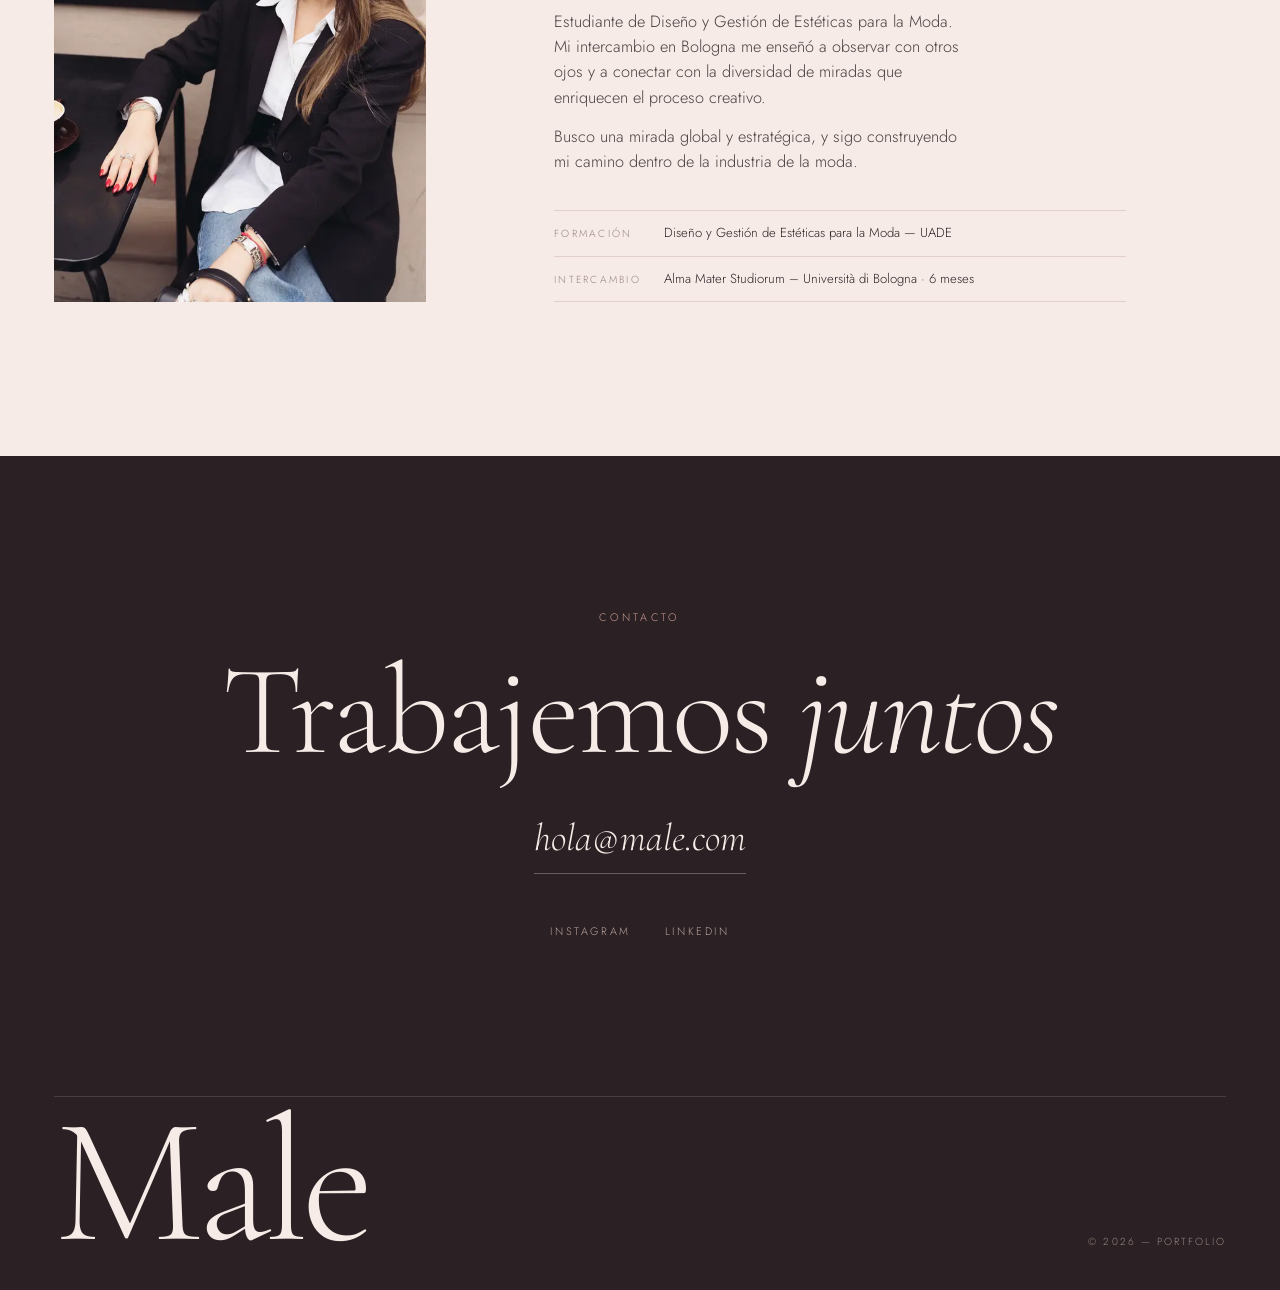
==== commit dbe02387: "Paleta rosa crema, escritos completos con PDF, todo el material del Drive, LinkedIn" ====
--- a/index.html
+++ b/index.html
@@ -8,8 +8,8 @@
 <meta property="og:title" content="Male — Portfolio">
 <meta property="og:description" content="Male — portfolio de diseño y gestión de estéticas para la moda. Fotografía de moda, campañas y escritos.">
 <meta property="og:image" content="fotos/alien/04-l.webp">
-<meta name="theme-color" content="#f3f0ea">
-<link rel="icon" href="data:image/svg+xml,%3Csvg xmlns='http://www.w3.org/2000/svg' viewBox='0 0 64 64'%3E%3Crect width='64' height='64' fill='%23151515'/%3E%3Ctext x='50%25' y='58%25' text-anchor='middle' dominant-baseline='middle' font-family='Georgia,serif' font-size='44' fill='%23f3f0ea'%3EM%3C/text%3E%3C/svg%3E">
+<meta name="theme-color" content="#f6ebe7">
+<link rel="icon" href="data:image/svg+xml,%3Csvg xmlns='http://www.w3.org/2000/svg' viewBox='0 0 64 64'%3E%3Crect width='64' height='64' fill='%232b2124'/%3E%3Ctext x='50%25' y='58%25' text-anchor='middle' dominant-baseline='middle' font-family='Georgia,serif' font-size='44' fill='%23f6ebe7'%3EM%3C/text%3E%3C/svg%3E">
 <link rel="preconnect" href="https://fonts.googleapis.com">
 <link rel="preconnect" href="https://fonts.gstatic.com" crossorigin>
 <link href="https://fonts.googleapis.com/css2?family=Cormorant+Garamond:ital,wght@0,300;0,400;1,300;1,400&family=Jost:wght@300;400&display=swap" rel="stylesheet">
@@ -66,7 +66,7 @@
   <div class="kicker">Contacto</div>
   <h2>Trabajemos <em>juntos</em></h2>
   <a class="mail" href="mailto:hola@male.com">hola@male.com</a>
-  <ul class="socials"><li><a href="#">Instagram</a></li><li><a href="#">LinkedIn</a></li></ul>
+  <ul class="socials"><li><a href="#">Instagram</a></li><li><a href="https://www.linkedin.com/in/malena-lucia-acosta-5048053a7/" target="_blank" rel="noopener">LinkedIn</a></li></ul>
   <div class="foot"><b>Male</b><span>© 2026 — Portfolio</span></div>
 </footer>
 <div class="lb" role="dialog" aria-modal="true" aria-hidden="true" aria-label="Visor de imágenes">
--- a/assets/style.css
+++ b/assets/style.css
@@ -1,7 +1,14 @@
 /* Male — Portfolio */
 :root{
-  --paper:#f3f0ea;--paper2:#e9e4da;--ink:#151515;--muted:#857e73;--line:#d8d1c4;
-  --night:#0b0e14;--night-ink:#e7e3db;--night-muted:#8b93a3;--night-line:#232a36;
+  /* paleta rosita crema */
+  --paper:#f6ebe7;   /* fondo: rosa crema */
+  --paper2:#eedcd6;  /* tarjetas / escritos: rosa empolvado */
+  --blush:#e8cdc6;   /* acento suave */
+  --rose:#c99a92;    /* rosa viejo (detalles) */
+  --ink:#2b2124;     /* texto: cacao */
+  --muted:#9a8580;   /* texto secundario */
+  --line:#e3cfc9;    /* líneas */
+  --night:#151116;--night-ink:#f2e6e2;--night-muted:#a3949b;--night-line:#2c242c;
   --serif:'Cormorant Garamond',Georgia,'Times New Roman',serif;
   --sans:'Jost','Helvetica Neue',Helvetica,Arial,sans-serif;
   --pad:clamp(20px,4.2vw,72px);--gut:clamp(14px,2.2vw,36px);
@@ -16,7 +23,7 @@
 img{display:block;width:100%;height:auto}
 a{color:inherit;text-decoration:none}
 button{font:inherit;color:inherit;background:none;border:0;cursor:pointer}
-::selection{background:var(--ink);color:var(--paper)}
+::selection{background:var(--blush);color:var(--ink)}
 :focus-visible{outline:1px solid currentColor;outline-offset:4px}
 
 /* progreso + nav */
@@ -48,8 +55,8 @@
 .wk-t{font-family:var(--serif);font-size:clamp(1.6rem,2.8vw,2.6rem);line-height:1;font-weight:300}
 .wk-t em,.ch-title em,.nx-t em,.about h2 em,.contact h2 em{font-style:italic}
 .wk-m{grid-column:2;font-size:.66rem;letter-spacing:.18em;text-transform:uppercase;color:var(--muted);margin-top:6px}
-.wk-go{grid-column:3;grid-row:1;font-size:.64rem;letter-spacing:.22em;text-transform:uppercase;opacity:0;transform:translateX(-8px);transition:opacity .4s,transform .4s var(--ease)}
-.wk:hover .wk-go{opacity:1;transform:none}
+.wk-go{color:var(--rose);grid-column:3;grid-row:1;font-size:.64rem;letter-spacing:.22em;text-transform:uppercase;opacity:0;transform:translateX(-8px);transition:opacity .4s,transform .4s var(--ease)}
+.wk:hover .wk-go{color:var(--rose);opacity:1;transform:none}
 .wk-doc{container-type:inline-size;aspect-ratio:4/5;background:var(--paper2);border:1px solid var(--line);padding:clamp(18px,2.4vw,34px);display:flex;flex-direction:column;justify-content:space-between;font-size:.64rem;letter-spacing:.22em;text-transform:uppercase;transition:transform .8s var(--ease)}
 .wk-doc b{font-family:var(--serif);font-weight:300;text-transform:none;letter-spacing:-.03em;font-size:clamp(2.4rem,4.6vw,5rem);font-size:17cqi;line-height:.85;white-space:nowrap}
 .wk-doc b i{font-style:italic;opacity:.45}
@@ -67,7 +74,7 @@
 .ix-t em{font-style:italic}
 .ix-c{font-size:.72rem;letter-spacing:.16em;text-transform:uppercase;color:var(--muted)}
 .index li a:hover{padding-left:18px}
-.index ol:hover li a{color:#b9b2a6}.index ol li a:hover{color:var(--ink)}
+.index ol:hover li a{color:#cbb3ad}.index ol li a:hover{color:var(--ink)}
 .ix-prev{position:fixed;left:0;top:0;width:clamp(170px,15vw,240px);pointer-events:none;z-index:90;opacity:0;transform:translate(-50%,-50%) scale(.92);transition:opacity .35s,transform .35s var(--ease)}
 .ix-prev.on{opacity:1;transform:translate(-50%,-50%) scale(1)}
 
@@ -95,13 +102,13 @@
 .look{font-size:.66rem;letter-spacing:.3em;text-transform:uppercase;color:var(--muted);border-top:1px solid var(--line);padding-top:12px;margin-top:clamp(40px,7vw,110px)}
 
 /* hoja de contactos */
-.cs{margin-top:clamp(70px,10vw,150px);background:#1a1a1a;color:#d9d4ca;padding:clamp(16px,2.4vw,32px)}
-.cs-head{display:flex;justify-content:space-between;font-size:.66rem;letter-spacing:.3em;text-transform:uppercase;margin-bottom:18px;color:#9c968b}
+.cs{margin-top:clamp(70px,10vw,150px);background:var(--ink);color:#eadbd6;padding:clamp(16px,2.4vw,32px)}
+.cs-head{display:flex;justify-content:space-between;font-size:.66rem;letter-spacing:.3em;text-transform:uppercase;margin-bottom:18px;color:#b49f9a}
 .cs-grid{display:grid;grid-template-columns:repeat(auto-fill,minmax(112px,1fr));gap:12px 8px}
 .cs-i{display:flex;flex-direction:column;gap:5px;cursor:zoom-in}
 .cs-i img{aspect-ratio:2/3;object-fit:cover;opacity:.82;transition:opacity .3s,transform .3s}
 .cs-i:hover img{opacity:1;transform:translateY(-2px)}
-.cs-i span{font-size:.6rem;letter-spacing:.18em;color:#8d877c;font-variant-numeric:tabular-nums;text-align:left}
+.cs-i span{font-size:.6rem;letter-spacing:.18em;color:#a8938e;font-variant-numeric:tabular-nums;text-align:left}
 .cs-i span::before{content:'NPH '}
 
 /* escritos */
@@ -112,6 +119,31 @@
 .txt-body p{font-family:var(--serif);font-size:clamp(1.2rem,1.8vw,1.6rem);line-height:1.38;margin-bottom:1em}
 .txt-body p+p{text-indent:2em}
 .txt .facts{grid-column:5 / span 6;margin-top:0}
+
+/* lector de escritos */
+.reader{margin-top:clamp(20px,4vw,60px);border-top:1px solid var(--line);padding-top:18px}
+.reader-bar{display:flex;justify-content:space-between;align-items:baseline;gap:20px;flex-wrap:wrap}
+.reader-bar .kicker{margin:0}
+.reader-acts{display:flex;gap:26px}
+.reader-acts a{font-size:.68rem;letter-spacing:.22em;text-transform:uppercase;border-bottom:1px solid var(--ink);padding-bottom:3px}
+.reader-acts a:hover{color:var(--rose);border-color:var(--rose)}
+.reader-doc{margin-top:26px;background:var(--paper);border:1px solid var(--line)}
+.reader-doc summary{list-style:none;cursor:pointer;display:flex;justify-content:space-between;align-items:center;padding:clamp(18px,2.4vw,30px);font-family:var(--serif);font-size:clamp(1.5rem,2.6vw,2.4rem);font-style:italic}
+.reader-doc summary::-webkit-details-marker{display:none}
+.reader-doc summary i{font-style:normal;font-family:var(--sans);font-weight:300;font-size:1.6rem;transition:transform .4s var(--ease)}
+.reader-doc[open] summary i{transform:rotate(45deg)}
+.reader-doc summary:hover{color:var(--rose)}
+.doc-body{max-width:68ch;margin:0 auto;padding:10px clamp(18px,4vw,40px) clamp(40px,6vw,80px);font-family:var(--serif);font-size:1.18rem;line-height:1.6;color:#3a2e31}
+.doc-body h3{font-family:var(--serif);font-weight:400;font-size:clamp(1.7rem,2.6vw,2.3rem);line-height:1.1;margin:2.2em 0 .7em}
+.doc-body h4{font-family:var(--sans);font-weight:400;font-size:.72rem;letter-spacing:.22em;text-transform:uppercase;color:var(--muted);margin:2em 0 .8em}
+.doc-body p{margin-bottom:1em}
+.doc-body img{max-width:100%;width:auto;margin:1.4em auto;border:1px solid var(--line);background:#fff}
+.doc-body blockquote{border-left:2px solid var(--blush);padding-left:1em;margin:1em 0;color:var(--muted)}
+.doc-body ul,.doc-body ol{padding-left:1.4em;margin-bottom:1em}
+.doc-body table{width:100%;border-collapse:collapse;font-family:var(--sans);font-size:.8rem;line-height:1.4;margin:1.4em 0;display:block;overflow-x:auto}
+.doc-body th,.doc-body td{border:1px solid var(--line);padding:8px 10px;vertical-align:top;text-align:left}
+.doc-body th{background:var(--paper2);font-weight:400}
+.doc-body a{color:var(--rose);border-bottom:1px solid var(--blush);word-break:break-word}
 
 /* siguiente book */
 .next{display:grid;grid-template-columns:repeat(12,minmax(0,1fr));column-gap:var(--gut);align-items:end;margin-top:clamp(90px,13vw,200px);padding:clamp(28px,4vw,56px) 0 clamp(60px,8vw,120px);border-top:1px solid var(--line)}
@@ -134,25 +166,25 @@
 .about .f{grid-column:1 / span 4}
 .about-txt{grid-column:6 / span 6}
 .about h2{font-family:var(--serif);font-weight:300;font-size:clamp(2rem,3.7vw,3.7rem);line-height:1.02;margin-bottom:28px;max-width:20ch}
-.about p{font-size:1.02rem;max-width:46ch;color:#3b3833;margin-bottom:14px}
+.about p{font-size:1.02rem;max-width:46ch;color:#4d3f42;margin-bottom:14px}
 .facts{margin-top:36px;border-top:1px solid var(--line);display:grid;grid-template-columns:110px 1fr;font-size:.82rem}
 .facts dt,.facts dd{padding:12px 0;border-bottom:1px solid var(--line)}
 .facts dt{font-size:.64rem;letter-spacing:.22em;text-transform:uppercase;color:var(--muted);padding-top:15px}
 
 /* contacto */
 .contact{padding:clamp(80px,12vw,180px) var(--pad) 40px;background:var(--ink);color:var(--paper);text-align:center}
-.contact .kicker{color:#8f897e}
+.contact .kicker{color:var(--rose)}
 .contact h2{font-family:var(--serif);font-weight:300;font-size:clamp(3rem,10vw,9.5rem);line-height:.9;letter-spacing:-.02em}
-.contact .mail{display:inline-block;margin-top:40px;font-family:var(--serif);font-style:italic;font-size:clamp(1.4rem,3vw,2.4rem);border-bottom:1px solid #555;padding-bottom:4px;transition:border-color .3s}
+.contact .mail{display:inline-block;margin-top:40px;font-family:var(--serif);font-style:italic;font-size:clamp(1.4rem,3vw,2.4rem);border-bottom:1px solid #6b5a5e;padding-bottom:4px;transition:border-color .3s}
 .contact .mail:hover{border-color:var(--paper)}
 .socials{display:flex;justify-content:center;gap:34px;list-style:none;margin-top:44px}
-.socials a{font-size:.68rem;letter-spacing:.24em;text-transform:uppercase;color:#a29c90}
+.socials a{font-size:.68rem;letter-spacing:.24em;text-transform:uppercase;color:#b9a29d}
 .socials a:hover{color:var(--paper)}
-.foot{margin-top:clamp(80px,12vw,180px);display:flex;justify-content:space-between;align-items:end;gap:20px;border-top:1px solid #2c2c2c;padding-top:18px;font-size:.64rem;letter-spacing:.2em;text-transform:uppercase;color:#7d776d;text-align:left}
+.foot{margin-top:clamp(80px,12vw,180px);display:flex;justify-content:space-between;align-items:end;gap:20px;border-top:1px solid #4a3c40;padding-top:18px;font-size:.64rem;letter-spacing:.2em;text-transform:uppercase;color:#9a8580;text-align:left}
 .foot b{font-family:var(--serif);font-weight:300;font-size:clamp(4rem,14vw,13rem);line-height:.75;letter-spacing:-.04em;color:var(--paper);text-transform:none}
 
 /* lightbox */
-.lb{position:fixed;inset:0;z-index:200;background:rgba(10,10,10,.97);color:#e9e5dd;display:grid;grid-template-rows:auto 1fr;opacity:0;visibility:hidden;transition:opacity .35s,visibility .35s}
+.lb{position:fixed;inset:0;z-index:200;background:rgba(27,21,23,.97);color:#f2e6e2;display:grid;grid-template-rows:auto 1fr;opacity:0;visibility:hidden;transition:opacity .35s,visibility .35s}
 .lb.on{opacity:1;visibility:visible}
 .lb-bar{display:flex;justify-content:space-between;align-items:center;padding:16px var(--pad);font-size:.66rem;letter-spacing:.24em;text-transform:uppercase;color:#9a9489}
 .lb-stage{position:relative;display:flex;align-items:center;justify-content:center;min-height:0;padding:0 clamp(8px,5vw,90px) 24px}
@@ -185,7 +217,7 @@
   .works{margin:0 20px}
   .wk-grid{grid-template-columns:1fr;row-gap:60px}
   .wk{grid-column:1 !important;margin-top:0 !important}
-  .wk-go{opacity:1;transform:none}
+  .wk-go{color:var(--rose);opacity:1;transform:none}
   .ch-head{grid-template-columns:1fr}
   .ch-no,.ch-meta,.ch-title,.ch-line{grid-column:1 !important;grid-row:auto !important}
   .ch-meta{flex-direction:row;gap:14px}
